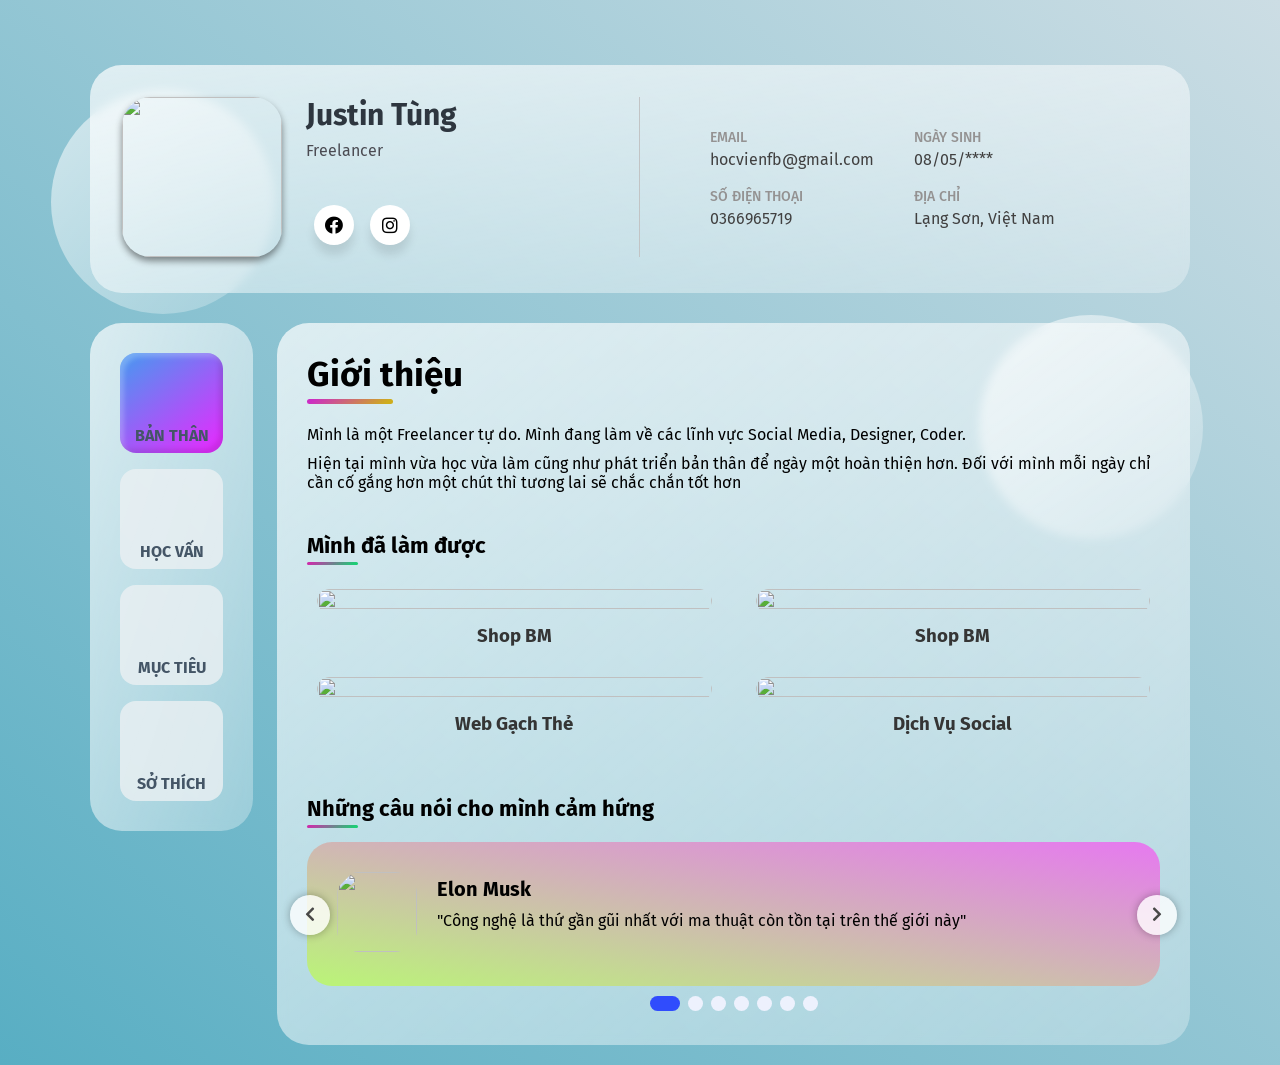
==== index.html @ 778259fd "nltmsoftware" ====
<!DOCTYPE html>
<html lang="en">
<head>
    <meta charset="UTF-8">
    <meta http-equiv="X-UA-Compatible" content="IE=edge">
    <meta name="viewport" content="width=device-width, initial-scale=1.0">
    <link rel="stylesheet" href="https://pro.fontawesome.com/releases/v5.10.0/css/all.css" integrity="sha384-AYmEC3Yw5cVb3ZcuHtOA93w35dYTsvhLPVnYs9eStHfGJvOvKxVfELGroGkvsg+p" crossorigin="anonymous"/>
    <link href="https://fonts.googleapis.com/css2?family=Fira+Sans:wght@100;200;300;400;500;600;700;800;900&display=swap" rel="stylesheet">
    <link rel="stylesheet" href="/assets/css/gird.css">
    <link rel="stylesheet" href="/assets/css/main.css">
    <link rel="stylesheet" href="/assets/css/responsive.css">
    <link rel="icon" href="https://infovn.herokuapp.com/assets/img/Logo.png" type="image/x-icon" sizes="192x192">
    <title>InFo</title>
</head>
<body>
    <div class="main">
        <div class="grid wide wide-low">
            <div class="row">
                <div class="col l-12 m-12">
                    <!-- Giới thiệu -->
                    <div class="intro" style="m">
                        <!-- Phần avata và tên -->
                        <div class="intro-user">
                            <div class="intro-user-left">
                                <img src="https://i.imgur.com/UxBBiNC.jpg" alt="" class="intro-user-avt">
                            </div>
                            <div class="intro-user-right">
                                <h1 class="intro-user-right__name">Justin Tùng</h1>
                                <div class="intro-user-right__job">
                                    Freelancer
                                </div>
                                <ul class="intro-user-right__social">
                                    <li class="intro-user-right__social-icon facebook">
                                        <div class="tooltip">Facebook</div>
                                        <a href="https://www.facebook.com/justintung200x">
                                            <span id="tooltip-icon" class="facebook">
                                                <i class="fab fa-facebook" id="tooltip-icon--icon"></i>
                                            </span>
                                        </a>
                                    </li>
                                    <!--<li class="intro-user-right__social-icon tiktok">-->
                                    <!--    <div class="tooltip">TikTok</div>-->
                                    <!--    <a href="https://vt.tiktok.com/justintung2000x/">-->
                                    <!--        <span id="tooltip-icon" class="tiktok">-->
                                    <!--            <i class="fab fa-tiktok" id="tooltip-icon--icon"></i>-->
                                    <!--        </span>-->
                                    <!--    </a>-->
                                    <!--</li>-->
                                    <li class="intro-user-right__social-icon instagram">
                                        <div class="tooltip">Instagram</div>
                                        <a href="https://www.instagram.com/justintung2000x/">
                                            <span id="tooltip-icon" class="instagram">
                                                <i class="fab fa-instagram" id="tooltip-icon--icon"></i>
                                            </span>
                                        </a>
                                    </li>
                                </ul>

                            </div>
                        </div>

                        <!-- Phần liên hệ .. -->

                        <div class="intro-contact">
                            <ul class="intro-contact-list">
                                <li class="intro-contact-list__item">
                                    <span class="overhead">
                                        Email
                                    </span> hocvienfb@gmail.com
                                </li>
                                <li class="intro-contact-list__item">
                                    <span class="overhead">
                                        Số Điện Thoại
                                    </span> 0366965719
                                </li>
                            </ul>
                            <ul class="intro-contact-list">
                                <li class="intro-contact-list__item">
                                    <span class="overhead">
                                        Ngày Sinh
                                    </span> 08/05/****
                                </li>
                                <li class="intro-contact-list__item">
                                    <span class="overhead">
                                        Địa Chỉ
                                    </span> Lạng Sơn, Việt Nam
                                </li>
                            </ul>
                        </div>
                    </div>
                </div>
            </div>
            <div class="row container">
                <!-- Thanh công cụ -->
                <div class="col l-2 c-12">
                    <div class="options">
                        <ul class="option ">
                            <li class="option-item active">
                                <div class="option-item-icon">
                                    <script src="https://cdn.lordicon.com/libs/mssddfmo/lord-icon-2.1.0.js"></script>
                                    <lord-icon src="https://cdn.lordicon.com/eszyyflr.json" trigger="morph" colors="primary:#263da3,secondary:#4e2099" style="width:65px;height:65px;">
                                    </lord-icon>
                                    Bản Thân
                                </div>
                            </li>
                            <li class="option-item">
                                <div class="option-item-icon">
                                    <script src="https://cdn.lordicon.com/libs/mssddfmo/lord-icon-2.1.0.js"></script>
                                    <lord-icon src="https://cdn.lordicon.com/wxnxiano.json" trigger="morph" colors="primary:#263da3,secondary:#4e2099" style="width:65px;height:65px">
                                    </lord-icon>
                                    Học Vấn
                                </div>
                            </li>
                            <li class="option-item ">
                                <div class="option-item-icon">
                                    <script src="https://cdn.lordicon.com/libs/mssddfmo/lord-icon-2.1.0.js"></script>
                                    <lord-icon src="https://cdn.lordicon.com/iltqorsz.json" trigger="morph" colors="primary:#263da3,secondary:#4e2099" style="width:65px;height:65px;">
                                    </lord-icon>
                                    Mục Tiêu
                                </div>
                            </li>
                            <li class="option-item ">
                                <div class="option-item-icon">
                                    <script src="https://cdn.lordicon.com/libs/mssddfmo/lord-icon-2.1.0.js"></script>
                                    <lord-icon src="https://cdn.lordicon.com/rjzlnunf.json" trigger="morph" colors="primary:#263da3,secondary:#4e2099" style="width:65px;height:65px">
                                    </lord-icon>
                                    Sở Thích
                                </div>
                            </li>

                        </ul>
                    </div>
                </div>
                <!-- Mục mở rộng tương ứng -->
                <div class="col l-10">
                    <div class="extends">
                        <!-- Bản thân -->
                        <ul class="extend active">
                            <li class="extend-item">
                                <div class="extend-item--title-header">
                                    <h1 class="extend-item--title-h1">Giới thiệu</h1>
                                </div>
                                <p class="extend-item-para">
                                    Mình là một Freelancer tự do. Mình đang làm về các lĩnh vực Social Media, Designer, Coder.
                                </p>
                                <p class="extend-item-para">
                                    Hiện tại mình vừa học vừa làm cũng như phát triển bản thân để ngày một hoàn thiện hơn. Đối với mình mỗi ngày chỉ cần cố gắng hơn một chút thì tương lai sẽ chắc chắn tốt hơn
                                </p>
                            </li>
                            <li class="extend-item">
                                <div class="extend-item--title-body">
                                    <h3 class="extend-item--h3">Mình đã làm được</h3>
                                </div>
                                <div class="row">
                                    <div class="col l-6 m-6">
                                        <a href="https://minhquan01.github.io/TheBand/" class="case">
                                            <div id="zoom">
                                                <div class="case-item">
                                                    <img src="https://i.imgur.com/eqt28Wj.png" alt="" class="case-item--img">
                                                </div>
                                                <h3 class="case-item--h3">Shop BM</h3>
                                            </div>
                                        </a>
                                    </div>
                                    <div class="col l-6 m-6">
                                        <a href="https://minhquan01.github.io/shop/" class="case">
                                            <div id="zoom">
                                                <div class="case-item">
                                                    <img src="https://i.imgur.com/fj7WRT3.png" alt="" class="case-item--img">
                                                </div>
                                                <h3 class="case-item--h3">Shop BM</h3>
                                            </div>
                                        </a>
                                    </div>
                                    <div class="col l-6 m-6">
                                        <a href="https://minhquan01.github.io/music/" class="case">
                                            <div id="zoom">
                                                <div class="case-item">
                                                    <img src="https://i.imgur.com/KRRonEZ.png" alt="" class="case-item--img">
                                                </div>
                                                <h3 class="case-item--h3">Web Gạch Thẻ</h3>
                                            </div>
                                        </a>
                                    </div>
                                    <div class="col l-6 m-6">
                                        <a href="https://minhquan01.github.io/form/" class="case">
                                            <div id="zoom">
                                                <div class="case-item">
                                                    <img src="https://i.imgur.com/mEcxbnS.png" alt="" class="case-item--img">
                                                </div>
                                                <h3 class="case-item--h3">Dịch Vụ Social</h3>
                                            </div>
                                        </a>
                                    </div>
                                </div>
                            </li>
                            <li class="extend-item">
                                <div class="extend-item--title-body">
                                    <h3 class="extend-item--h3">Những câu nói cho mình cảm hứng</h3>
                                </div>
                                <div class="slide">
                                    <!-- Từng câu nói -->
                                    <div class="slide-users active fade">
                                        <div class="slide-avatar">
                                            <img src="https://i.imgur.com/HoAKirh.jpg" alt="" class="slide-avatar--img">
                                        </div>
                                        <div class="slide-text fade">
                                            <h4 class="slide-text--title">Elon Musk</h4>
                                            <p class="slide-text--para">
                                                "Công nghệ là thứ gần gũi nhất với ma thuật còn tồn tại trên thế giới này"
                                            </p>
                                        </div>
                                    </div>
                                    <div class="slide-users fade">
                                        <div class="slide-avatar">
                                            <img src="https://i.imgur.com/e57MnyG.jpg" alt="" class="slide-avatar--img">
                                        </div>
                                        <div class="slide-text">
                                            <h4 class="slide-text--title">Satya Nadella</h4>
                                            <p class="slide-text--para">
                                                "Ngành công nghiệp của chúng ta không tôn trọng truyền thống - nó chỉ tôn trọng sự đổi mới"
                                            </p>
                                        </div>
                                    </div>
                                    <div class="slide-users fade">
                                        <div class="slide-avatar">
                                            <img src="https://i.imgur.com/PkusBUd.png" alt="" class="slide-avatar--img">
                                        </div>
                                        <div class="slide-text">
                                            <h4 class="slide-text--title">Reed Hastings</h4>
                                            <p class="slide-text--para">
                                                "Thời đại đồ đá. Thời đại đồ đông. Thời đại đồ sắt. Chúng ta xác định toàn bộ sử thi của nhân loại bằng công nghệ mà họ sử dụng"
                                            </p>
                                        </div>
                                    </div>
                                    <div class="slide-users fade">
                                        <div class="slide-avatar">
                                            <img src="https://i.imgur.com/wfA8oAx.jpg" alt="" class="slide-avatar--img">
                                        </div>
                                        <div class="slide-text">
                                            <h4 class="slide-text--title">Mark Zuckerberg</h4>
                                            <p class="slide-text--para">
                                                "Rủi ro lớn nhất là khi bạn không chấp nhận bất kỳ rủi ro nào. Trong một thế giới thay đổi thực sự nhanh chóng, chiến lược duy nhất được đảm bảo thất bại là không chấp nhận rủi ro."
                                            </p>
                                        </div>
                                    </div>
                                    <div class="slide-users fade">
                                        <div class="slide-avatar">
                                            <img src="https://i.imgur.com/UNAiI9D.jpg" alt="" class="slide-avatar--img">
                                        </div>
                                        <div class="slide-text">
                                            <h4 class="slide-text--title">Tim Cook</h4>
                                            <p class="slide-text--para">
                                                "Công việc mang ý nghĩa mới khi bạn cảm thấy đang đi đúng hướng. Nếu không, nó chỉ là một công việc và cuộc sống dường như quá ngắn ngủi cho điều đó."
                                            </p>
                                        </div>
                                    </div>
                                    <div class="slide-users fade">
                                        <div class="slide-avatar">
                                            <img src="https://i.imgur.com/nwBtrVB.jpg" alt="" class="slide-avatar--img">
                                        </div>
                                        <div class="slide-text">
                                            <h4 class="slide-text--title">Michael Dell</h4>
                                            <p class="slide-text--para">
                                                "Bạn không cần phải là một thiên tài, hay một người có tầm nhìn, hay thậm chí tốt nghiệp đại học để thành công. Bạn chỉ cần có nền tảng và ước mơ."
                                            </p>
                                        </div>
                                    </div>
                                    <div class="slide-users fade">
                                        <div class="slide-avatar">
                                            <img src="https://i.imgur.com/Egs0nD1.jpg" alt="" class="slide-avatar--img">
                                        </div>
                                        <div class="slide-text">
                                            <h4 class="slide-text--title">Elon Musk</h4>
                                            <p class="slide-text--para">
                                                "Giá trị của sự cần mẫn nằm ở chỗ nó tích tụ mầm mống cho những điều may mắn. Càng chăm chỉ bao nhiêu, tôi càng được may mắn bấy nhiêu."
                                            </p>
                                        </div>
                                    </div>
                                    <a class="prev"><i class="fas fa-chevron-left"></i></a>
                                    <a class="next"><i class="fas fa-chevron-right"></i></a>
                                </div>
                                <!-- Nút slide -->
                                <div class="tab">
                                    <span class="tab-item active fade "></span>
                                    <span class="tab-item fade "></span>
                                    <span class="tab-item fade"></span>
                                    <span class="tab-item fade"></span>
                                    <span class="tab-item fade"></span>
                                    <span class="tab-item fade"></span>
                                    <span class="tab-item fade"></span>
                                </div>
                            </li>
                        </ul>
                        <!-- Học vấn -->
                        <ul class="extend">
                            <div class="extend-item--title-header">
                                <h1 class="extend-item--title-h1">Học vấn</h1>
                            </div>
                            <li class="extend-item">
                                <div class="extend-item-text-title">
                                    <h2 class="extend-item-text-title--h2">
                                    <img src="https://i.imgur.com/c4iSN1i.png" alt="" class="extend-item-text-title--img">
                                    Giáo dục 
                                </h2>
                                    <div class="extend-item--bodys">
                                        <div class="extend-item--body active-line">
                                            <h4 class="extend-item-text-title--h4">
                                            Tốt Nghiệm THPT
                                        </h4>
                                            <p class="extend-item-para-title">
                                                2017 - 2019
                                            </p>
                                            <p class="extend-item-para-text">
                                                Mình học C3 khá là vô vị, ngoài giờ trên lớp thì mình về ngoài đánh điện tử ra thì cũng không có  gì đặc sắc, à lúc đó mình đã biết kiếm tiền với hình thức Affiliate Marketing trên nên tảng Accesstrade.
                                            </p>
                                        </div>
                                        <div class="extend-item--body">
                                            <h4 class="extend-item-text-title--h4">
                                            Trường Đời
                                        </h4>
                                            <p class="extend-item-para-title">
                                                01/07/2019 - nay
                                            </p>
                                            <p class="extend-item-para-text">
                                                Ban đầu mình đi làm một thời gian, Sau đó nhận ra là đi làm thuê cực kỳ vất vả và gò bó thời gian mà lại khó thể giàu được nên mình đã quyết định phải học một cái gì đó. Và mình đã chọn design và bắt đầu vào học photoshop đầu tiên mình k theo học trường lớp mà chỉ mua các khóa học cũng khá chất lượng được các anh đi trước giới thiệu. Rồi học thêm Pr một thời gian và mình nhận thấy rằng mình không có đam mê với ngành này nên mình quyết định tìm một thứ khác để học và lúc đó mình tìm tới ngành lập trình này. Sau khi xem các video trên youtube càng ngày mình càng thấy hứng thú với món này, mình có tham gia rất nhiều các khóa học chất lượng. Và cho tới bây giờ mình vân đang kiếm tiền với nó.
                                            </p>
                                        </div>
                                    </div>
                                </div>
                            </li>
                            <li class="extend-item">
                                <div class="extend-item-text-title">
                                    <h2 class="extend-item-text-title--h2">
                                    <img src="https://i.imgur.com/UQIivmL.png" alt="" class="extend-item-text-title--img">
                                    Kinh nghiệm
                                </h2>
                                    <div class="extend-item--bodys">
                                        <div class="extend-item--body active-line">
                                            <h4 class="extend-item-text-title--h4">
                                            Social Media
                                        </h4>
                                            <p class="extend-item-para-title">
                                                2019 - 2020
                                            </p>
                                            <p class="extend-item-para-text">
                                                Lúc mình có đi làm thuê mình có kết hợp làm thêm mảng dịch vụ FB cụ thể là ADS FB và Dịch vụ like, follow...
                                            </p>
                                        </div>
                                        <div class="extend-item--body active-line">
                                            <h4 class="extend-item-text-title--h4">
                                            Lúc đó cũng kiếm được một khoản kha khá từ nghề này, Nhưng không thể đạt mức thu nhập mình mong muốn
                                        </h4>
                                            <p class="extend-item-para-title">
                                                2020 - nay
                                            </p>
                                            <p class="extend-item-para-text">
                                                Từ lúc mình học lập trình khi đã có 1 lượng kiến thức nhất định mình đã bắt đầu nhận các job nhỏ chủ yếu code và edit website bán hàng, Cũng được 200-300k/ngày
                                            </p>
                                        </div>
                                        <div class="extend-item--body">
                                            <h4 class="extend-item-text-title--h4">
                                            Mình vẫn tiếp tục học Code và nhận càng nhiều job về thêm và ngoài ra vẫn kết hợp làm Social media vì nó vẫn cho mình 1 khoản thu nhập kha khá
                                        </h4>
                                            <p class="extend-item-para-title">
                                               Ngoài ra mình có đầu tư bên thị trường crypto chủ yếu là để tích lũy kinh nghiệm thêm vì số tiền đầu tư cũng không quá lớn
                                            </p>
                                            <p class="extend-item-para-text">
                                                Cuối cùng thì mình tỉnh giấc và nhận ra rằng tất cả các điều ở trên chỉ là nằm mơ =))
                                            </p>
                                        </div>
                                    </div>
                                </div>
                            </li>
                            <li class="extend-item ">
                                <div class="extend-item-text-title">
                                    <h2 class="extend-item-text-title--h2">
                                    Kỹ năng của tôi
                                </h2>
                                    <div class="skills-section">
                                        <div class="container-skills">
                                            <div class="container-skills-progress">
                                                <div class="container-skills-progress-bar" data-progress="65">
                                                    <p>Photoshop</p>
                                                    <span>35%</span>
                                                </div>
                                            </div>
                                            <div class="container-skills-progress">
                                                <div class="container-skills-progress-bar" data-progress="65">
                                                    <p>Đầu tư</p>
                                                    <span>5%</span>
                                                </div>
                                            </div>
                                            <div class="container-skills-progress">
                                                <div class="container-skills-progress-bar" data-progress="65">
                                                    <p>HTML</p>
                                                    <span>65%</span>
                                                </div>
                                            </div>
                                            <div class="container-skills-progress">
                                                <div class="container-skills-progress-bar" data-progress="20">
                                                    <p>Javascript</p>
                                                    <span>20%</span>
                                                </div>
                                            </div>
                                            <div class="container-skills-progress">
                                                <div class="container-skills-progress-bar" data-progress="24">
                                                    <p>Java</p>
                                                    <span>24%</span>
                                                </div>
                                            </div>
                                            <div class="container-skills-progress">
                                                <div class="container-skills-progress-bar" data-progress="62">
                                                    <p>CSS</p>
                                                    <span>62%</span>
                                                </div>
                                            </div>
                                            <div class="container-skills-progress">
                                                <div class="container-skills-progress-bar" data-progress="62">
                                                    <p>Php</p>
                                                    <span>60%</span>
                                                </div>
                                            </div>
                                        </div>
                                    </div>
                                </div>
                            </li>
                        </ul>
                        <!-- Mục tiêu -->
                        <ul class="extend">
                            <div class="extend-item--title-header">
                                <h1 class="extend-item--title-h1">Mục tiêu</h1>
                            </div>
                            <!-- Ngắn hạn -->
                            <li class="extend-item">
                                <div class="extend-item-text-title">
                                    <div class="extend-item--title-body">
                                        <h3 class="extend-item--h3">Ngắn hạn</h3>
                                    </div>

                                    <div class="extend-item--bodys">
                                        <div class="extend-item--body active-line">
                                            <h4 class="extend-item-text-title--h4">
                                            Học và rèn luyện HTML
                                        </h4>
                                            <p class="extend-item-para-title">
                                                2/9/2021
                                            </p>
                                            <p class="extend-item-para-text">
                                                Là một ngôn ngữ đánh dấu siêu văn bản nên HTML sẽ có vai trò xây dựng cấu trúc siêu văn bản trên một website, hoặc khai báo các tập tin kỹ thuật số như hình ảnh, video, nhạc. Học lập trình web với HTML sẽ định hướng cho mình muốn theo đuổi lập trình web.
                                            </p>
                                        </div>
                                        <div class="extend-item--body active-line">
                                            <h4 class="extend-item-text-title--h4">
                                            Học và rèn luyện CSS
                                        </h4>
                                            <p class="extend-item-para-title">
                                                2/9/2021
                                            </p>
                                            <p class="extend-item-para-text">
                                                CSS tạo phong cách và định kiểu cho các yếu tố được viết dưới dạng ngôn ngữ đánh dấu HTML. Nó giúp người dùng tiết kiệm thời gian và công sức viết web nhờ khả năng điều khiển định dạng của nhiều trang web cùng lúc.
                                            </p>
                                        </div>
                                        <div class="extend-item--body active-line">
                                            <h4 class="extend-item-text-title--h4">
                                            Viết được một giao diện Web
                                        </h4>
                                            <p class="extend-item-para-title">
                                                Sau khi đã nắm được HTML và CSS
                                            </p>
                                            <p class="extend-item-para-text">
                                                Kết hợp giữa HTML và CSS đã học được mình thực hành và viết lại một số trang web như: TheBand của w3school, Shopee,... Từ đó rút ra các thiếu sót và bổ sung.
                                            </p>
                                        </div>
                                        <div class="extend-item--body active-line">
                                            <h4 class="extend-item-text-title--h4">
                                            Học và rèn luyện Javascript
                                        </h4>
                                            <p class="extend-item-para-title">
                                                Khi đã học được HTML và CSS
                                            </p>
                                            <p class="extend-item-para-text">
                                                JavaScript là ngôn ngữ lập trình phổ biến nhất, Javascript có lương viện đảm bảo và có cơ hội việc làm nhiều hơn nên mình chọn Javascript để học .
                                            </p>
                                        </div>
                                        <div class="extend-item--body active-line">
                                            <h4 class="extend-item-text-title--h4">
                                            Viết một Web dùng HTML, CSS và Javascript
                                        </h4>
                                            <p class="extend-item-para-title">
                                                26/10/2021
                                            </p>
                                            <p class="extend-item-para-text">
                                                Kết hợp giữa HTML, CSS và Javascrpit đã học được mình thực hành và viết ra trang web này. Từ đó rút ra các thiếu sót và bổ sung.
                                            </p>
                                        </div>
                                        <div class="extend-item--body ">
                                            <h4 class="extend-item-text-title--h4">
                                            Học và rèn luyện React Js
                                        </h4>
                                            <p class="extend-item-para-title">
                                                Sau này
                                            </p>
                                            <p class="extend-item-para-text">
                                                ReactJS giúp các doanh nghiệp tạo ra ứng dụng với cấu trúc UI tốt hơn nhằm nâng cao và tối ưu hóa UX. Với công nghệ này, họ có thể dễ dàng tăng tương tác của người dùng, đồng thời tỉ lệ click và chuyển đổi conversion cũng sẽ cao hơn.
                                            </p>
                                        </div>

                                    </div>
                                </div>
                            </li>
                            <!-- Dài hạn -->
                            <li class="extend-item">
                                <div class="extend-item-text-title">
                                    <div class="extend-item--title-body">
                                        <h3 class="extend-item--h3">Khi ổn định kiến thức</h3>
                                    </div>

                                    <div class="extend-item--bodys">
                                        <div class="extend-item--body active-line">
                                            <h4 class="extend-item-text-title--h4">
                                            Đi xin thực tập
                                        </h4>
                                            <p class="extend-item-para-title">
                                                .../9/2022
                                            </p>
                                            <p class="extend-item-para-text">
                                                Thực tập là một cơ hội để mình học hỏi, áp dụng những lý thuyết được học vào thực tế và làm quen với môi trường làm việc quy củ và có được thành công cao hơn khi đi làm thực sự.
                                        </div>
                                        <div class="extend-item--body">
                                            <h4 class="extend-item-text-title--h4">
                                            Thực tập xong
                                        </h4>
                                            <p class="extend-item-para-title">
                                                .../.../2023
                                            </p>
                                            <p class="extend-item-para-text">
                                                Tập trung bổ sung các vấn đề còn thiếu sót mình nhận ra được sau khi thực tập, nếu ổn định sẽ xin ở lại thử việc.
                                            </p>
                                        </div>
                                    </div>
                                </div>
                            </li>
                        </ul>
                        <!-- Sở thích -->
                        <ul class="extend">
                            <div class="extend-item--title-header">
                                <h1 class="extend-item--title-h1">Sở thích</h1>
                            </div>
                            <li class="extend-item">
                                <div class="extend-item-text-title">
                                    <div class="extend-item-text-title--contain">
                                        <h2 class="extend-item-text-title--h2">
                                        <img src="https://i.imgur.com/wbX18P0.png" alt="">
                                        Chơi game
                                    </h2>
                                        <div class="ententain" onclick="javascript:window.location.href='https://lienminh.garena.vn/' ">
                                            <div class="ententain-avatar">
                                                <a href="https://lienminh.garena.vn/">
                                                    <img src="https://i.imgur.com/uGxIf0o.jpg" alt="" class="ententain-avatar--avt">
                                                </a>
                                            </div>
                                            <div class="ententain-text">
                                                <a href="https://lienminh.garena.vn/">
                                                    <h3 class="ententain-text--h3">
                                                    Liên Minh Huyền Thoại
                                                </h3>
                                                </a>
                                                <span class="ententain-text-span">Giải trí sau giờ làm việc mệt mỏi :v</span>
                                            </div>
                                        </div>
                                    </div>

                                    <div class="extend-item-text-title--contain">
                                        <h2 class="extend-item-text-title--h2">
                                        <img src="https://i.imgur.com/W0AheoV.jpg" alt="">
                                        Xem phim
                                    </h2>

                                        <div class="ententain" onclick="javascript:window.location.href='https://www.netflix.com/vn/title/81153694' ">
                                            <div class="ententain-avatar">
                                                <a href="https://www.netflix.com/vn/title/81153694">
                                                    <img src="https://i.imgur.com/3QDqcqK.jpg" alt="" class="ententain-avatar--avt">
                                                </a>
                                            </div>
                                            <div class="ententain-text">
                                                <a href="https://www.netflix.com/vn/title/81153694">
                                                    <h3 class="ententain-text--h3">
                                                    Wish Dragon
                                                </h3>
                                                </a>
                                                <span class="ententain-text-span">Phim này rất là cảm động ...</span>
                                            </div>
                                        </div>
                                        <div class="ententain" onclick="javascript:window.location.href='https://www.netflix.com/vn/title/81040344' ">
                                            <div class="ententain-avatar">
                                                <a href="https://www.netflix.com/vn/title/81040344">
                                                    <img src="https://i.imgur.com/7Hx6AxW.jpg" alt="" class="ententain-avatar--avt">
                                                </a>
                                            </div>
                                            <div class="ententain-text">
                                                <a href="https://www.netflix.com/vn/title/81040344">
                                                    <h3 class="ententain-text--h3">
                                                    Squid Game
                                                </h3>
                                                </a>
                                                <span class="ententain-text-span">Squid Game là một bộ phim truyền hình Hàn Quốc do Hwang Dong-hyuk viết kịch bản và đạo diễn. Phim có sự tham gia của dàn diễn viên: Lee Jung-jae, Park Hae-soo, Wi Ha-joon, Jung Ho-yeon, O Yeong-su, Heo Sung-tae, Anupam Tripathi và Kim Joo-ryoung. </span>
                                            </div>
                                        </div>
                                        <div class="ententain" onclick="javascript:window.location.href='https://tvzingvn.com/mo-dom-dom-6948.html' ">
                                            <div class="ententain-avatar">
                                                <a href="https://tvzingvn.com/mo-dom-dom-6948.html">
                                                    <img src="https://i.imgur.com/2ytpGdl.jpg" alt="" class="ententain-avatar--avt">
                                                </a>
                                            </div>
                                            <div class="ententain-text">
                                                <a href="https://tvzingvn.com/mo-dom-dom-6948.html">
                                                    <h3 class="ententain-text--h3">
                                                    Mộ đom đóm
                                                </h3>
                                                </a>
                                                <span class="ententain-text-span">Mộ đom đóm là một bộ phim hoạt hình Nhật Bản của hãng phim hoạt hình Ghibli sản xuất năm 1988 do đạo diễn Takahata Isao viết kịch bản và đạo diễn. Bộ phim được dựa theo cuốn tiểu thuyết cùng tên của Nosaka Akiyuki vốn được tác giả viết dưới dạng bán tự truyện như là một lời xin lỗi với người em gái của chính tác giả.</span>
                                            </div>
                                        </div>
                                        <div class="ententain" onclick="javascript:window.location.href='https://www.ssphim.net/phim/avatar-the-than-2009' ">
                                            <div class="ententain-avatar">
                                                <a href="https://www.ssphim.net/phim/avatar-the-than-2009">
                                                    <img src="https://i.imgur.com/3piPRvz.jpg" alt="" class="ententain-avatar--avt">
                                                </a>
                                            </div>
                                            <div class="ententain-text">
                                                <a href="https://www.ssphim.net/phim/avatar-the-than-2009">
                                                    <h3 class="ententain-text--h3">
                                                    Avatar
                                                </h3>
                                                </a>
                                                <span class="ententain-text-span">Avatar là một bộ phim khoa học viễn tưởng của Mỹ năm 2009 do James Cameron viết kịch bản và đạo diễn, với sự tham gia của các diễn viên Sam Worthington, Zoe Saldana, Stephen Lang, Michelle Rodriguez, Joel David Moore, Giovanni Ribisi và Sigourney Weaver.</span>
                                            </div>
                                        </div>
                                    </div>
                                </div>
                            </li>
                        </ul>
                    </div>
                </div>
            </div>
        </div>
    </div>
    <div class="circle1"></div>
    <div class="circle2 hide-on-tablet hide-on-mobile"></div>
    <div class="circle3 hide-on-low-pc"></div>
    <script src="https://infovn.herokuapp.com/app.js"></script>
    <script src="https://infovn.herokuapp.com/music.js"></script>
</body>
</html>
---- assets/css/gird.css ----
.grid {
    width: 100%;
    display: block;
    padding: 0;
}

.grid.wide {
    max-width: 1100px;
    margin: 0 auto;
}

.row {
    display: flex;
    flex-wrap: wrap;
    margin-left: -4px;
    margin-right: -4px;
}

.row.no-gutters {
    margin-left: 0;
    margin-right: 0;
}

.col {
    padding-left: 4px;
    padding-right: 4px;
}

.row.no-gutters .col {
    padding-left: 0;
    padding-right: 0;
}

.c-0 {
    display: none;
}

.c-1 {
    flex: 0 0 8.33333%;
    max-width: 8.33333%;
}

.c-2 {
    flex: 0 0 16.66667%;
    max-width: 16.66667%;
}

.c-3 {
    flex: 0 0 25%;
    max-width: 25%;
}

.c-4 {
    flex: 0 0 33.33333%;
    max-width: 33.33333%;
}

.c-5 {
    flex: 0 0 41.66667%;
    max-width: 41.66667%;
}

.c-6 {
    flex: 0 0 50%;
    max-width: 50%;
}

.c-7 {
    flex: 0 0 58.33333%;
    max-width: 58.33333%;
}

.c-8 {
    flex: 0 0 66.66667%;
    max-width: 66.66667%;
}

.c-9 {
    flex: 0 0 75%;
    max-width: 75%;
}

.c-10 {
    flex: 0 0 83.33333%;
    max-width: 83.33333%;
}

.c-11 {
    flex: 0 0 91.66667%;
    max-width: 91.66667%;
}

.c-12 {
    flex: 0 0 100%;
    max-width: 100%;
}

.c-o-1 {
    margin-left: 8.33333%;
}

.c-o-2 {
    margin-left: 16.66667%;
}

.c-o-3 {
    margin-left: 25%;
}

.c-o-4 {
    margin-left: 33.33333%;
}

.c-o-5 {
    margin-left: 41.66667%;
}

.c-o-6 {
    margin-left: 50%;
}

.c-o-7 {
    margin-left: 58.33333%;
}

.c-o-8 {
    margin-left: 66.66667%;
}

.c-o-9 {
    margin-left: 75%;
}

.c-o-10 {
    margin-left: 83.33333%;
}

.c-o-11 {
    margin-left: 91.66667%;
}

/* >= Tablet */
@media (min-width: 740px) {
    .row {
        margin-left: -8px;
        margin-right: -8px;
    }

    .col {
        padding-left: 8px;
        padding-right: 8px;
    }

    .m-0 {
        display: none;
    }

    .m-1,
    .m-2,
    .m-3,
    .m-4,
    .m-5,
    .m-6,
    .m-7,
    .m-8,
    .m-9,
    .m-10,
    .m-11,
    .m-12 {
        display: block;
    }

    .m-1 {
        flex: 0 0 8.33333%;
        max-width: 8.33333%;
    }

    .m-2 {
        flex: 0 0 16.66667%;
        max-width: 16.66667%;
    }

    .m-3 {
        flex: 0 0 25%;
        max-width: 25%;
    }

    .m-4 {
        flex: 0 0 33.33333%;
        max-width: 33.33333%;
    }

    .m-5 {
        flex: 0 0 41.66667%;
        max-width: 41.66667%;
    }

    .m-6 {
        flex: 0 0 50%;
        max-width: 50%;
    }

    .m-7 {
        flex: 0 0 58.33333%;
        max-width: 58.33333%;
    }

    .m-8 {
        flex: 0 0 66.66667%;
        max-width: 66.66667%;
    }

    .m-9 {
        flex: 0 0 75%;
        max-width: 75%;
    }

    .m-10 {
        flex: 0 0 83.33333%;
        max-width: 83.33333%;
    }

    .m-11 {
        flex: 0 0 91.66667%;
        max-width: 91.66667%;
    }

    .m-12 {
        flex: 0 0 100%;
        max-width: 100%;
    }

    .m-o-1 {
        margin-left: 8.33333%;
    }

    .m-o-2 {
        margin-left: 16.66667%;
    }

    .m-o-3 {
        margin-left: 25%;
    }

    .m-o-4 {
        margin-left: 33.33333%;
    }

    .m-o-5 {
        margin-left: 41.66667%;
    }

    .m-o-6 {
        margin-left: 50%;
    }

    .m-o-7 {
        margin-left: 58.33333%;
    }

    .m-o-8 {
        margin-left: 66.66667%;
    }

    .m-o-9 {
        margin-left: 75%;
    }

    .m-o-10 {
        margin-left: 83.33333%;
    }

    .m-o-11 {
        margin-left: 91.66667%;
    }
}

/* PC medium resolution > */
@media (min-width: 1113px) {
    .row {
        margin-left: -12px;
        margin-right: -12px;
    }

    .row.sm-gutter {
        margin-left: -5px;
        margin-right: -5px;
    }

    .col {
        padding-left: 12px;
        padding-right: 12px;
    }

    .row.sm-gutter .col {
        padding-left: 5px;
        padding-right: 5px;
    }

    .l-0 {
        display: none;
    }

    .l-1,
    .l-2,
    .l-2-4,
    .l-3,
    .l-4,
    .l-5,
    .l-6,
    .l-7,
    .l-8,
    .l-9,
    .l-10,
    .l-11,
    .l-12 {
        display: block;
    }

    .l-1 {
        flex: 0 0 8.33333%;
        max-width: 8.33333%;
    }

    .l-2 {
        flex: 0 0 16.66667%;
        max-width: 16.66667%;
    }

    .l-2-4 {
        flex: 0 0 20%;
        max-width: 20%;
    }

    .l-3 {
        flex: 0 0 25%;
        max-width: 25%;
    }

    .l-4 {
        flex: 0 0 33.33333%;
        max-width: 33.33333%;
    }

    .l-5 {
        flex: 0 0 41.66667%;
        max-width: 41.66667%;
    }

    .l-6 {
        flex: 0 0 50%;
        max-width: 50%;
    }

    .l-7 {
        flex: 0 0 58.33333%;
        max-width: 58.33333%;
    }

    .l-8 {
        flex: 0 0 66.66667%;
        max-width: 66.66667%;
    }

    .l-9 {
        flex: 0 0 75%;
        max-width: 75%;
    }

    .l-10 {
        flex: 0 0 83.33333%;
        max-width: 83.33333%;
    }

    .l-11 {
        flex: 0 0 91.66667%;
        max-width: 91.66667%;
    }

    .l-12 {
        flex: 0 0 100%;
        max-width: 100%;
    }

    .l-o-1 {
        margin-left: 8.33333%;
    }

    .l-o-2 {
        margin-left: 16.66667%;
    }

    .l-o-3 {
        margin-left: 25%;
    }

    .l-o-4 {
        margin-left: 33.33333%;
    }

    .l-o-5 {
        margin-left: 41.66667%;
    }

    .l-o-6 {
        margin-left: 50%;
    }

    .l-o-7 {
        margin-left: 58.33333%;
    }

    .l-o-8 {
        margin-left: 66.66667%;
    }

    .l-o-9 {
        margin-left: 75%;
    }

    .l-o-10 {
        margin-left: 83.33333%;
    }

    .l-o-11 {
        margin-left: 91.66667%;
    }
}

/* Tablet - PC low resolution */
@media (min-width: 740px) and (max-width: 1023px) {
    .wide {
        width: 644px;
    }
}

/* > PC low resolution */
@media (min-width: 1024px) and (max-width: 1239px) {
    .wide {
        width: 960px;
    }

    .wide .row {
        margin-left: -12px;
        margin-right: -12px;
    }

    .wide .row.sm-gutter {
        margin-left: -5px;
        margin-right: -5px;
    }

    .wide .col {
        padding-left: 12px;
        padding-right: 12px;
    }

    .wide .row.sm-gutter .col {
        padding-left: 5px;
        padding-right: 5px;
    }

    .wide .l-0 {
        display: none;
    }

    .wide .l-1,
    .wide .l-2,
    .wide .l-2-4,
    .wide .l-3,
    .wide .l-4,
    .wide .l-5,
    .wide .l-6,
    .wide .l-7,
    .wide .l-8,
    .wide .l-9,
    .wide .l-10,
    .wide .l-11,
    .wide .l-12 {
        display: block;
    }

    .wide .l-1 {
        flex: 0 0 8.33333%;
        max-width: 8.33333%;
    }

    .wide .l-2 {
        flex: 0 0 16.66667%;
        max-width: 16.66667%;
    }

    .wide .l-2-4 {
        flex: 0 0 20%;
        max-width: 20%;
    }

    .wide .l-3 {
        flex: 0 0 25%;
        max-width: 25%;
    }

    .wide .l-4 {
        flex: 0 0 33.33333%;
        max-width: 33.33333%;
    }

    .wide .l-5 {
        flex: 0 0 41.66667%;
        max-width: 41.66667%;
    }

    .wide .l-6 {
        flex: 0 0 50%;
        max-width: 50%;
    }

    .wide .l-7 {
        flex: 0 0 58.33333%;
        max-width: 58.33333%;
    }

    .wide .l-8 {
        flex: 0 0 66.66667%;
        max-width: 66.66667%;
    }

    .wide .l-9 {
        flex: 0 0 75%;
        max-width: 75%;
    }

    .wide .l-10 {
        flex: 0 0 83.33333%;
        max-width: 83.33333%;
    }

    .wide .l-11 {
        flex: 0 0 91.66667%;
        max-width: 91.66667%;
    }

    .wide .l-12 {
        flex: 0 0 100%;
        max-width: 100%;
    }

    .wide .l-o-1 {
        margin-left: 8.33333%;
    }

    .wide .l-o-2 {
        margin-left: 16.66667%;
    }

    .wide .l-o-3 {
        margin-left: 25%;
    }

    .wide .l-o-4 {
        margin-left: 33.33333%;
    }

    .wide .l-o-5 {
        margin-left: 41.66667%;
    }

    .wide .l-o-6 {
        margin-left: 50%;
    }

    .wide .l-o-7 {
        margin-left: 58.33333%;
    }

    .wide .l-o-8 {
        margin-left: 66.66667%;
    }

    .wide .l-o-9 {
        margin-left: 75%;
    }

    .wide .l-o-10 {
        margin-left: 83.33333%;
    }

    .wide .l-o-11 {
        margin-left: 91.66667%;
    }
}
---- assets/css/main.css ----
* {
    margin: 0;
    padding: 0;
    box-sizing: border-box;
}

html{
    font-family: 'Fira Sans', sans-serif;
}

.main{
    background: linear-gradient(to right top, #58aec3, #ccdde4);
}

.intro{
    display: flex;
    align-items: center;
    background: linear-gradient(to right bottom,
     rgba(255, 255, 255, 0.7),
     rgba(255, 255, 255, 0.3));
    border-radius: 2rem;
    z-index: 2;
    position: relative;
    backdrop-filter: blur(0.3rem);
    margin-top: 5%;
    padding:2rem;
}

/* Pháº§n avt tĂªn */

.intro-user{
    display: flex;
    align-items: start;
    flex: 0 0 50%;
    padding-right: 1.875rem;
}

.intro-user::after{
    content: '';
    background-color: #c2c4c5;
    position: absolute;
    top: 14%;
    right: 50%;
    bottom: 0;
    height: 70%;
    width: 1px;
}

.intro-user-avt{
    height: 160px;
    width: 160px;
    border-radius:1.8rem;
    box-shadow: 0px 4px 7px rgb(0 0 0 / 45%);
}


.intro-user-right{
    display: flex;
    flex-direction: column;
    align-self: start;
    margin-left: 24px;
}


.intro-user-right__name{
    color:rgb(46, 54, 63);
    font-size: 30px;
    margin-right: 26px;
}

.intro-user-right__job{
    display: flex;
    margin-top: 8px;
    color: rgb(75, 75, 82);
}

.intro-user-right__social{
    display: inline-flex;
    font-size: 1rem;
    list-style: none;
    margin-top: 45px;
    margin-bottom: 0;
    padding: 0;
}

.intro-user-right__social-icon{
    margin: 0 8px;
    display: flex;
    align-items:center;
    justify-content: center;
    flex-direction: column;
    position: relative;
    cursor: pointer;
    z-index: 2;
    border-radius: 50%;
}

.intro-user-right__social-icon a{
    border-radius: 50%;
}

.tooltip{
    background: #fff;
    box-shadow: 0 10px 10px rgba(0,0,0, 0.1);
    font-size: 16px;
    border-radius:25px;
    padding:5px 5px;
    position:absolute;
    top: 0px;
    opacity: 0;
    pointer-events: none;
    transition: all 0.4s cubic-bezier(0.68,-0.55,0.265,1.55);
}

.intro-user-right__social-icon:hover .tooltip{
    opacity: 1;
    top:-40px;
    pointer-events: auto;
}

#tooltip-icon:hover,
.intro-user-right__social-icon:hover .tooltip{
    text-shadow: 0px -1px 0px -1px rgba(0,0,0,0, 0.4);
}

#tooltip-icon.facebook:hover,
.intro-user-right__social-icon.facebook:hover .tooltip,
.intro-user-right__social-icon.facebook:hover .tooltip::before{
    background-color:#3B5999;
}

#tooltip-icon.tiktok:hover,
.intro-user-right__social-icon.tiktok:hover .tooltip,
.intro-user-right__social-icon.tiktok:hover .tooltip::before{
    background-color:rgb(32, 1, 32);
}

#tooltip-icon.instagram:hover,
.intro-user-right__social-icon.instagram:hover .tooltip,
.intro-user-right__social-icon.instagram:hover .tooltip::before{
    background-color:#e1306c;
}

#tooltip-icon.github:hover,
.intro-user-right__social-icon.github:hover .tooltip,
.intro-user-right__social-icon.github:hover .tooltip::before{
    background-color:#333;
}


.tooltip::before{
    position: absolute;
    content: "";
    height: 8px;
    width: 8px; 
    background-color:#fff;
    bottom: -3px;
    left: 50%;
    transform: translateX(-50%) rotate(45deg);
    transition: all 0.4s cubic-bezier(0.68,-0.55,0.265,1.55);
}

#tooltip-icon{
    position: relative;
    height: 40px;
    width: 40px;
    display: block;
    text-align: center;
    background: #fff;
    box-shadow: 0 10px 10px rgba(0,0,0, 0.1);
    border-radius:50%;
    z-index:2;
}

.intro-user-right__social i{
    color: #000;
    line-height: 40px;
    font-size: 18px;
}


.intro-user-right__social-icon:hover .tooltip,
.intro-user-right__social-icon:hover #tooltip-icon--icon{
    color:#fff;
}

/* Pháº§n liĂªn há»‡ */

.intro-contact{
    display: flex;
    align-items: start;
    flex: 0 0 50%;
    padding-left: 1.875rem;
}

.intro-contact-list{
    list-style: none;
    margin-top: 18px;
}


.intro-contact-list__item{
    text-align:start ;
    padding-left: 40px;
    margin-bottom: 1.2rem;
    word-break: break-all;
    color:rgb(65, 64, 64);
}

.overhead{
    align-items: flex-start;
    font-size: 14px;
    font-weight: 500;
    display: block;
    text-transform: uppercase;
    margin-bottom: 4px;
    color:rgb(148, 146, 146);
}



.options,
.extends{
    background: linear-gradient(to right bottom,
     rgba(255, 255, 255, 0.7),
     rgba(255, 255, 255, 0.3));
    border-radius: 2rem;
    z-index: 2;
    position: relative;
    backdrop-filter: blur(0.3rem);
}

.options{
}

.extends{
    padding:30px;
}


.col {
    text-align: center;
    margin-top: 10px;
    margin-bottom: 20px;
  }

.option{
    list-style: none;
    display:flex;
    flex-direction: column;
    padding:30px;
}

.option-item{
    display: flex;
    flex-direction:column;
    position: relative;
    height: 6.25rem;
    margin-bottom: 1rem;
    align-items: center;
    justify-content: center;
    text-transform: uppercase;
    width: 100%;
    background-color:rgba(235, 240, 243, 0.8);
    border-radius:1rem;
}

.option-item--span{
    top: 0;
    z-index: 1;
}

.option-item:hover{
    cursor: pointer;
    background-image: linear-gradient(
    142.17deg,rgba(79, 147, 241, 0.3) 6.66%,rgba(222, 48, 253, 0.3) 91.48%);
}

.option-item:last-child{
    margin-bottom: 0;
}

.option-item.active{
    background-image: linear-gradient(
142.17deg,#4f93f1 6.66%,#de30fd 91.48%);
    box-shadow: inset -0.25rem -0.25rem 0.3125rem rgb(0 0 0 / 10%), inset 0.25rem 0.25rem 0.3125rem rgb(255 255 255 / 23%);
}
.active a{
    color: rgba(255, 255, 255, 0.8);
}


.option-item-icon{
    display: flex;
    flex-direction: column;
    align-items:center;
    justify-content: center;
    text-decoration: none;
    font-weight: 700;
    color: #456;
}

.extend{
    list-style: none;
    display:none;
}

.extend.active{
    display: block;
}

.case{
    text-decoration: none;
    color: #000;
}

#zoom{
    overflow: hidden;
}

.case-item{
    overflow: hidden;
    margin: 0 10px 12px 10px;
    border-radius: 1.2rem;
}


.case-item--img{
    display: block;
    cursor: pointer;
    border-radius: 1.2rem;
    width: 100%;
    height: 100%;
}

.case-item--h3{
    color: rgb(53, 53, 53);
}

.case #zoom img{
    transform:scale(1);
    transition: 0.3s ease-in-out;
}

.case #zoom:hover img{
    transform:scale(1.05);
}

.extend-item{
    margin-bottom:40px;
}

.extend-item:last-child{
    margin-bottom:0;
}

.extend-item--title-header{
    margin-bottom: 30px;
    position: relative;
    text-align: left;
}

.extend-item--title-h1{
    font-size: 35px;
}

.extend-item--title-header::after{
    position: absolute;
    content: '';
    height: 5px;
    width: 10%;
    background-image:linear-gradient(
        142.17deg,#cc2dc4 6.66%,#cead1c 91.48%);;
    top:110%;
    border-radius:25px;
}

.extend-item-para{
    text-align:left;
    margin-bottom: 10px;
}

.extend-item--title-body{
    margin-bottom: 20px;
    text-align: left;
    position: relative;
}

.extend-item--title-body::after{
    position: absolute;
    content: '';
    height: 3px;
    width: 6%;
    background-image:linear-gradient(
        142.17deg,#cc2daa 6.66%,#1cce75 91.48%);;
    top:110%;
    border-radius:25px;
}

.extend-item--h3{
    font-size: 22px;
}

.slide{
    position: relative;
}

.slide-users{
    display: none;
    width: 100%;
    padding:30px;
    background: linear-gradient(
        to right top, rgb(186, 245, 119), rgb(230, 121, 240)
        );
    border-radius:25px;
    opacity: 0.3;
}

.slide-users.active{
    display: flex;
    opacity: 1;
}

.slide-text{
    margin-top: 5px;
    text-align: left;
    margin-left: 20px;
}

.slide-text--title{
    font-size: 20px;
}

.slide-text--para{
    margin-top: 10px;
}



.slide-avatar--img{
    width: 80px;
    height: 80px;
    object-fit: cover;
    clip-path: polygon(20% 0%, 80% 0%, 100% 20%, 100% 80%, 80% 100%, 20% 100%, 0% 80%, 0% 20%);
    border-radius:22px;
}


.tab{
    margin-top:10px;
}

.tab-item{
    cursor: pointer;
    height: 15px;
    width: 15px;
    margin: 0 2px;
    background-color: rgb(237, 241, 253);
    border-radius: 50%;
    display: inline-block;
    transition: background-color 0.6s ease; 
}

.prev,
.next{
    position:absolute;
    display: inline-block;
    text-align: center;
    line-height: 40px;
    background: rgba(255, 255, 255, 0.8);
    box-shadow: 0 0px 9px 0px rgba(0, 0, 0, 0.3);
    border-radius:50%;
    width:40px;
    height: 40px;
    margin-top: -19px;
    color: rgb(131, 128, 128);
    cursor: pointer;
}

.prev:hover,
.next:hover{
    background-color:rgba(255, 255, 255, 1);
}

.prev{
    top:50%;
    left:-2%;
}

.next{
    top: 50%;
    right: -2%;
}

.next i,
.prev i {
    color:rgb(73, 72, 72);
}

.tab-item.active{
    background-color:#304CFD;
    width:30px;
    height: 15px;
    border-radius: 25px;
}

.fade {
    -webkit-animation-name: fade;
    -webkit-animation-duration: 1.2s;
    animation-name: fade;
    animation-duration: 1.2s;
}
  
@-webkit-keyframes fade {
    from {opacity: .6}
    to {opacity: 1}
}
  
@keyframes fade {
    from {opacity: .6}
    to {opacity: 1}
}

.extend-item-text-title{
    text-align: left;
}

.extend-item--bodys{
    margin-left: 30px;
}

.extend-item--body{
    margin-bottom: 22px;
    position: relative;
}

.extend-item--body:last-child{
    margin-bottom:0;
}

.extend-item--body.active-line::before{
    content: "";
    background-color: rgba(197, 197, 197, 0.8);
    height: 113px;
    width: 0.6px;
    position: absolute;
    left: -21px;
    top: 4px;
}

.extend-item--body::before:last-child{
    display:none;
}

.extend-item-text-title--h2{
    color: rgb(30, 30, 34);
    display:flex;
    align-items:center;
    margin-bottom: 24px;
}

.extend-item-text-title--h2 i{
    font-size: 34px;
    margin-bottom: 5px;
    color:#1c75c3;
    margin-right: 10px;
}

.extend-item-text-title--img{
    height: 35px;
    width: 35px;
    color: rgb(70, 68, 68);
    margin-right: 6px;
    margin-bottom: 8px;
}

.extend-item-text-title--h4{
    position: relative;
    color:rgb(47, 49, 59);
}

.extend-item-text-title--h4::before{
    content: '';
    background-color: #304CFD;
    box-shadow: 0 0 0 0.1875rem rgb(48 76 253 / 25%);
    border-radius: 50%;
    position: absolute;
    top: 28%;
    left: -25px;
    height: 0.625rem;
    width: 0.625rem;
}

.extend-item-para-title{
    color:rgba(47, 47, 47, 0.8) ;
    margin-bottom: 8px;
    font-size: 15.7px;
}

.extend-item-para-text{
    color: rgb(47, 47, 47);
}


.container-skills{
    padding:30px;
    border: 2px solid #EBF0F2;
    border-radius: 20px;
}

.container-skills-progress{
    width: 100%;
    height: 24px;
    background-color: rgba(255, 255, 255,0.2);
    border-radius:1rem;
    margin-bottom:1.5rem;
}

.container-skills-progress:last-child{
    margin-bottom: 0;
}

.container-skills-progress-bar{
    width: 0%;
    opacity: 0;
    height: 100%;
    background-image: linear-gradient(
        142.17deg,#3086FF 6.66%,#304CFD 91.48%);
    border-radius:1rem;
    position: relative;
    display:flex;
    align-items: center;
    justify-content: space-between;
    transition: all 7s ease-in-out;
}

.container-skills-progress-bar p{
    opacity: 0.9;
    font-size: 14px;
    padding-left: 10px;
    color: #fff;
}
.container-skills-progress-bar span{
    opacity: 0.8;
    font-size: 14px;
    color: #fff;
    padding-right: 10px;
}

.extend-item-text-title--h2 img{
    width: 40px;
    height: 40px;
    margin-right: 5px;
}

.extend-item-text-title--contain{
    margin-bottom: 40px;
}

.ententain{
    display:flex;
    padding: 20px;
    background: linear-gradient(to top left, rgba(255, 255, 255, 0.4), rgba(255, 255, 255, 0.4));
    border-radius:10px;
    box-shadow: 0 6px 10px rgba(0,0,0,0.2);
    margin-bottom: 20px;
    transition: all 0.2s linear;
}

.ententain:last-child{
    margin-bottom: 0;
}

.ententain:hover{
    transform:scale(1.01);
    cursor: pointer;
    box-shadow: 0 8px 12px rgba(0,0,0,0.3);
}

.ententain-text-span:hover{
    cursor: pointer;
}

.extend-item-text-title--contain:last-child{
    margin-bottom: 0;
}

.ententain-avatar--avt{
    width: 170px;
    height: 100px;
    object-fit: cover; 
    border-radius:10px;
}

.ententain-text{
    margin: 2px 0 0 30px;
    display: flex;
    flex-direction: column;
}



.ententain-text a{
    text-decoration:none;
}

.ententain-text--h3{
    color:#000;
}

.play-bar{
    display:flex;
    align-items:center;
    justify-content:space-between;
    background: linear-gradient(to top right ,
    rgba(74, 148, 56, 0.9), rgba(116, 5, 163, 0.7));
    padding: 30px;
    border-radius:10px;
    box-shadow: 0 6px 10px rgba(0,0,0,0.2);
}

.play-avatar {
    width: 60px;
    height: 60px;
    border-radius: 50%;
    background-color: #333;
    background-size: cover;
    margin-right: 10px;
    border: 1px solid #fff;
  }

.play-bar-left{
    min-width: 20vw;
    display: flex;
    align-items:center;
}

.play-bar-right{
    width: 34vw;
}

.control{
    align-items: center;
    display: flex;
    flex-basis: auto;
    flex-grow: 0;
    flex-shrink: 0;
    justify-content: center;
    margin-bottom: 10px;
}

.control .btn{
    padding:3px;
    margin:0 7px;
    color: rgba(255, 255, 255,0.9);
}

.control .icon-pause {
    display: none;
}

.control .icon-play {
    margin-left: 4px;
}

.control.playing .icon-pause {
    display: inline-block;
}
  
.control.playing .icon-play {
    display: none;
}

.control .btn-toggle-play {
    width: 40px;
    height: 40px;
    padding-left: 3.5px;
    border-radius: 50%;
    display: flex;
    align-items: center;
    justify-content: center;
    border-radius: 50%;
    border: 1px solid rgb(255, 255, 255,0.9);
}

.btn-next,
.btn-repeat,
.btn-prev,
.btn-random{
    background-color:red;
    width: 28px;
    height: 28px;
    border-radius:50%;
    display: flex;
    align-items: center;
    justify-content: center;
}

.play-bar-control-progress{
    display: flex;
    align-items: center;
}

input.progres{
    margin-bottom: 0;
}

.play-bar-control-progress-thumb {
    width: 100%;
    -webkit-appearance:none;
    height: 6px;
    background-color: #cc2daa;
    outline: none;
    opacity: 0.7;
    -webkit-transition: 0.2s;
    transition: opacity 0.2s;
  }
  
.play-bar-control-progress-thumb::-webkit-slider-thumb {
    -webkit-appearance: none;
    appearance: none;
    width: 12px;
    height: 6px;
    background:red;
    cursor: pointer;
  }








  .circle1,
  .circle2,
  .circle3,
  .circle4,
  .circle5,
  .circle6,
  .circle7{
      background: white;
      background: linear-gradient(to right bottom,
       rgba(255, 255, 255, 0.6),
       rgba(255, 255, 255, 0.2));
      height: 14rem;
      width: 14rem;
      position: absolute;
      border-radius: 50%;
  }
  .circle1{
      top: 10%;
      left: 4%;
  }
  .circle2{
      top: 35%;
      right: 6%;
  }
  .circle3{
      bottom: -4%;
      left: 24%;
  }
  .circle4{
    bottom: -88%;
    left: 10%;
  }
  .circle5{
    bottom: -99%;
    right: 4%;
  }
  .circle6{
    bottom: -30%;
    right: 10%;
  }
  .circle7{
    bottom: -135%;
    left: 36%;
  }
---- assets/css/responsive.css ----
/* Mobile & Tablet */
@media (max-width: 1023px){
    .hide-on-mobile-tablet {
        display: none;
    }
    
    
}

/* Tablet */
@media (min-width: 740px) and (max-width: 1023px) {
    .hide-on-tablet {
        display: none;
    }
    .intro {
        display: block;
        margin-top: 15%;
    }
    .intro-user{
        display: block;
    }
    .intro-user-right{
        display: block;
        margin-bottom: 14px;
    }
    .intro-user-left{
        margin: -14% 0px 0px 23px;
    }
    .intro-user-avt{
        height: 150px;
        width: 150px;
        margin-bottom: 20px;
    }
    .intro-user-right__name{
        margin-right: 0;
    }
    .intro-user-right__social{
        margin-top: 34px;
    }
    .intro-user::after{
        display:none;
    }
    .intro-user-right__job{
        display: block;
    }
    .intro-contact{
        justify-content:space-between;
    }
    .intro-contact-list{
        margin-right: 17%;
        margin-left: -5%;
    }
    .options{
        width: 100%!important;
        position: relative!important;
        margin-top: -10px!important;
        top: 0px!important;
        margin-bottom: -24px;
    }
    .option{
        flex-direction: row;
    }
    .option-item{
        margin: 0 8px 0;
    }
    .ententain-text-span{
        overflow: hidden;
        display: -webkit-box;
        -webkit-box-orient: vertical;
        -webkit-line-clamp: 4;
    }
    
}

@media (min-width: 1024px) {
    .hide-on-low-pc {
        display: none;
    }
    .ententain-text-span{
        overflow: hidden;
        display: -webkit-box;
        -webkit-box-orient: vertical;
        -webkit-line-clamp: 4;
    }
}

/* Mobile */
@media (max-width: 739px) {
    .wide{
        width: 390px;
    }
    .hide-on-mobile {
        display: none;
    }
    .extends{
        margin-bottom: 21%;
    }
    .intro {
        width: 120%;
        display: block;
        margin-top: 15%;
    }
    .intro-user{
        display: block;
    }
    .intro-user-right{
        display: block;
        margin-bottom: 14px;
    }
    .intro-user-left{
        margin: -20% 0px 0px 23px;
    }
    .intro-user-avt{
        height: 130px;
        width: 130px;
        margin-bottom: 20px;
    }
    .intro-user-right__name{
        margin-right: 0;
        font-size: 24px;
    }
    .intro-user-right__social{
        margin-top: 32px;
    }
    .intro-user-right__social i{
        font-size: 13px;
        line-height: 34px;
    }
    #tooltip-icon{
        height: 34px;
        width: 34px;
    }
    .tooltip{
        font-size: 10px;
    }
    .intro-user-right__social-icon:hover .tooltip{
        top: -30px;
    }
    .intro-user::after{
        display:none;
    }
    .intro-user-right__job{
        display: block;
        font-size: 12px;
    }
    .intro-contact{
        display: block;
    }
    .intro-contact-list__item:last-child{
        margin-bottom: 0;
    }
    .intro-contact-list{
        margin-right: 17%;
        margin-left: -5%;
    }
    .container{
        margin-top: -12%;
    }
    .options{
        border-bottom: 0;
        border-radius: 0;
        box-shadow: 0 20px 40px rgb(103 118 128 / 20%);
        padding: 8px 0;
        position: fixed!important;
        bottom: 0;
        left: 0;
        width: 100%!important;
        z-index: 10;
        margin-top: 0!important;
        top: auto!important;
    }
    .option{
        flex-direction: row;
        padding: 0;
        justify-content:center
    }
    .option-item{
        height: 4.25rem;
        width: 21%;
        margin: 0 5px 0;
    }
    lord-icon{
        width: 40px!important;
        height: 40px!important;
    }
    .option-item-icon{
        font-size: 12px;
    }
    .ententain-text-span{
        overflow: hidden;
        display: -webkit-box;
        -webkit-box-orient: vertical;
        -webkit-line-clamp: 3;
    }
    .ententain-avatar--avt{
        width: 129px;
        height: 81px;
    }
}

@media (max-width: 400px) {
    .wide{
        width: 340px;
    }
    .intro {
        width: 115%;
        display: block;
        margin-top: 15%;
    }
}
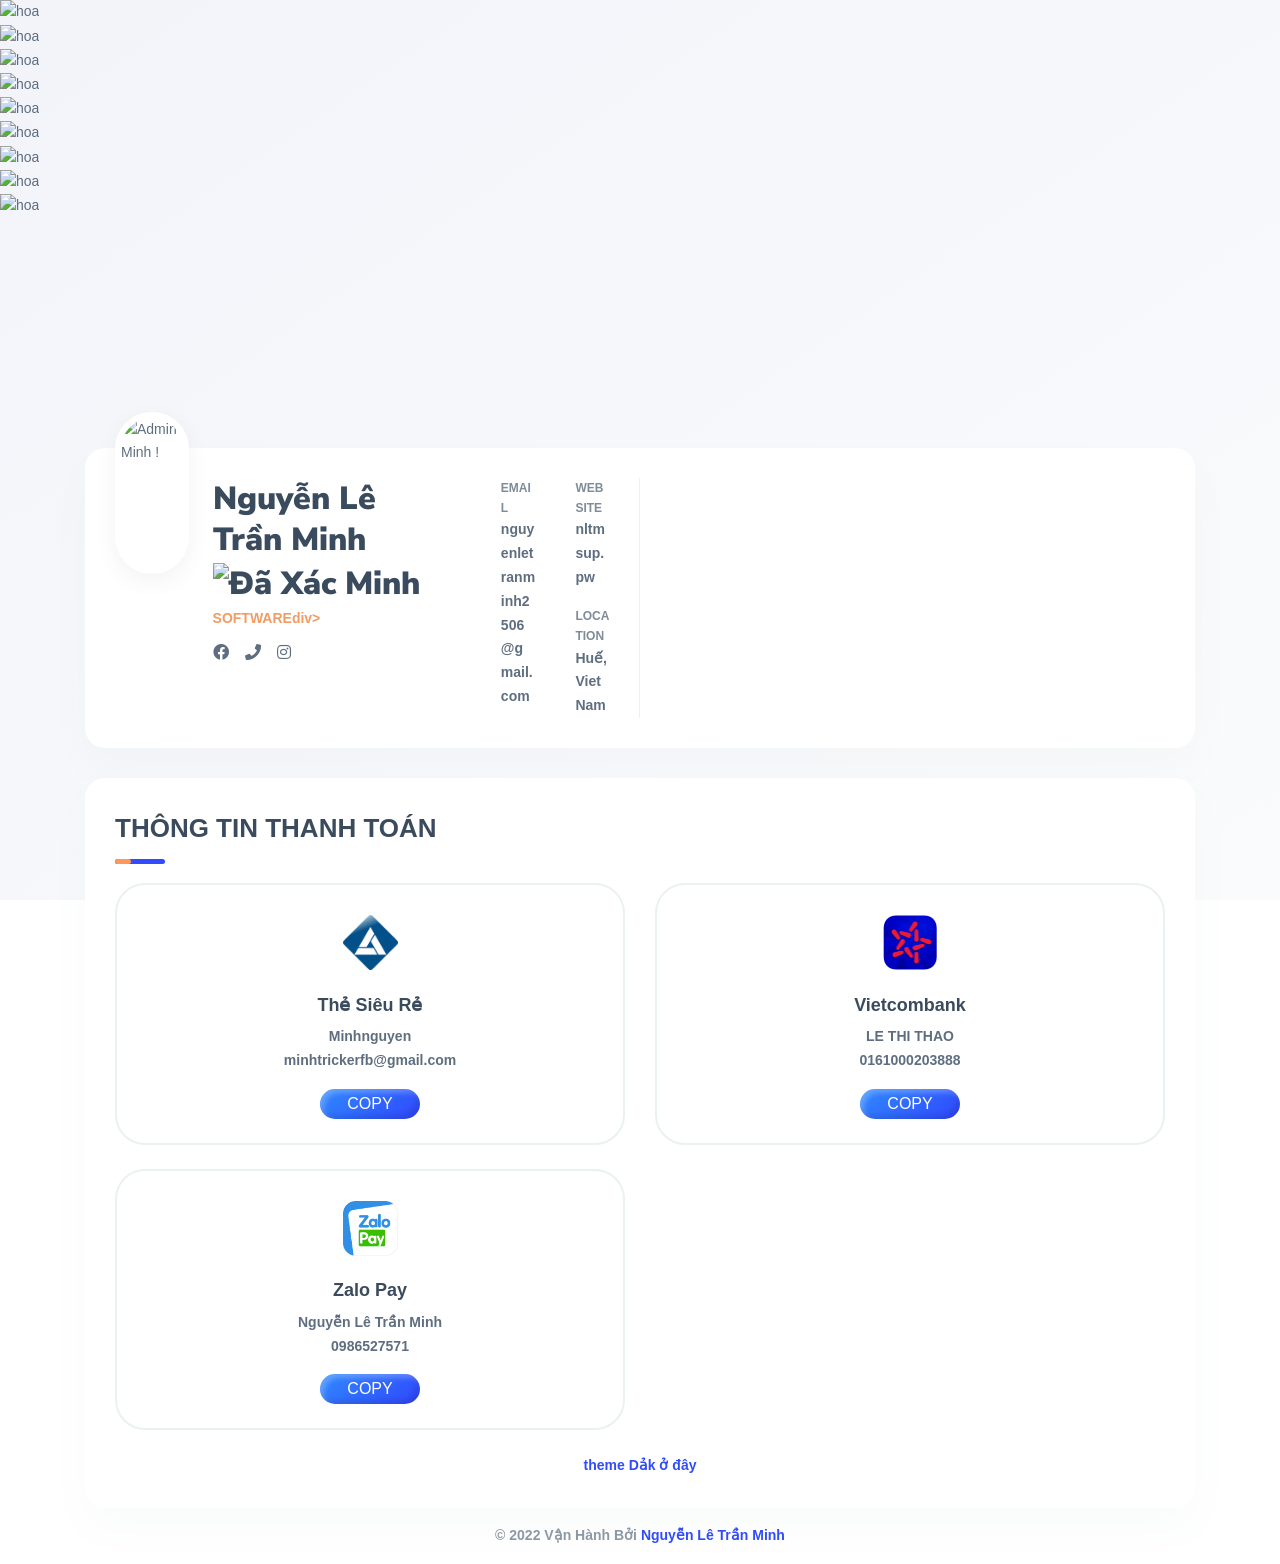
==== commit 769116fa: "Update index.html" ====
--- a/index.html
+++ b/index.html
@@ -1,655 +1,254 @@
 <!DOCTYPE html>
-<html lang="en">
-<head>
-    <meta charset="UTF-8">
-    <meta http-equiv="X-UA-Compatible" content="IE=edge">
-    <meta name="viewport" content="width=device-width, initial-scale=1.0">
-    <link rel="stylesheet" href="https://pro.fontawesome.com/releases/v5.10.0/css/all.css" integrity="sha384-AYmEC3Yw5cVb3ZcuHtOA93w35dYTsvhLPVnYs9eStHfGJvOvKxVfELGroGkvsg+p" crossorigin="anonymous"/>
-    <link href="https://fonts.googleapis.com/css2?family=Fira+Sans:wght@100;200;300;400;500;600;700;800;900&display=swap" rel="stylesheet">
-    <link rel="stylesheet" href="/assets/css/gird.css">
-    <link rel="stylesheet" href="/assets/css/main.css">
-    <link rel="stylesheet" href="/assets/css/responsive.css">
-    <link rel="icon" href="https://infovn.herokuapp.com/assets/img/Logo.png" type="image/x-icon" sizes="192x192">
-    <title>InFo</title>
-</head>
-<body>
-    <div class="main">
-        <div class="grid wide wide-low">
-            <div class="row">
-                <div class="col l-12 m-12">
-                    <!-- Giới thiệu -->
-                    <div class="intro" style="m">
-                        <!-- Phần avata và tên -->
-                        <div class="intro-user">
-                            <div class="intro-user-left">
-                                <img src="https://i.imgur.com/UxBBiNC.jpg" alt="" class="intro-user-avt">
-                            </div>
-                            <div class="intro-user-right">
-                                <h1 class="intro-user-right__name">Justin Tùng</h1>
-                                <div class="intro-user-right__job">
-                                    Freelancer
-                                </div>
-                                <ul class="intro-user-right__social">
-                                    <li class="intro-user-right__social-icon facebook">
-                                        <div class="tooltip">Facebook</div>
-                                        <a href="https://www.facebook.com/justintung200x">
-                                            <span id="tooltip-icon" class="facebook">
-                                                <i class="fab fa-facebook" id="tooltip-icon--icon"></i>
-                                            </span>
-                                        </a>
-                                    </li>
-                                    <!--<li class="intro-user-right__social-icon tiktok">-->
-                                    <!--    <div class="tooltip">TikTok</div>-->
-                                    <!--    <a href="https://vt.tiktok.com/justintung2000x/">-->
-                                    <!--        <span id="tooltip-icon" class="tiktok">-->
-                                    <!--            <i class="fab fa-tiktok" id="tooltip-icon--icon"></i>-->
-                                    <!--        </span>-->
-                                    <!--    </a>-->
-                                    <!--</li>-->
-                                    <li class="intro-user-right__social-icon instagram">
-                                        <div class="tooltip">Instagram</div>
-                                        <a href="https://www.instagram.com/justintung2000x/">
-                                            <span id="tooltip-icon" class="instagram">
-                                                <i class="fab fa-instagram" id="tooltip-icon--icon"></i>
-                                            </span>
-                                        </a>
-                                    </li>
-                                </ul>
-
-                            </div>
+<!-- Nhận các job về website zalo 0334955115 -->
+<html lang="vi">
+    <head>
+        <meta charset="UTF-8" />
+        <meta http-equiv="X-UA-Compatible" content="IE=edge" />
+        <meta name="viewport" content="width=device-width, initial-scale=1.0" />
+        <link rel="dns-prefetch" href="//github.com" />
+        <link rel="dns-prefetch" href="//cdn.trinhngocminh.com" />
+        <link rel="dns-prefetch" href="//cdn.jsdelivr.net" />
+        <link rel="dns-prefetch" href="//cdnjs.cloudflare.com" />
+        <title>[ Trang Thông Tin Cá Nhân Của Minh ]</title>
+        <meta content="Thông Tin Thanh Toán Của Trịnh Ngọc Minh !" property="og:title" />
+        <meta content="https://cdn.trinhngocminh.com" property="og:url" />
+        <meta content="Thông Tin Thanh Toán Của Nguyễn Lê Trần Minh !" property="og:site_name" />
+        <meta content="https://imgur.com/UrD31oF.png" property="og:image" />
+        <meta content="website" property="og:type" />
+        <link rel="stylesheet" href="https://cdn.jsdelivr.net/gh/ngocminhvn/all/snow.css" />
+        <script src="//cdn.jsdelivr.net/npm/sweetalert2@11"></script>
+        <link rel="stylesheet" href="assets/mod.css" />
+        <link rel="stylesheet" href="https://pro.fontawesome.com/releases/v5.10.0/css/all.css" integrity="sha384-AYmEC3Yw5cVb3ZcuHtOA93w35dYTsvhLPVnYs9eStHfGJvOvKxVfELGroGkvsg+p" crossorigin="anonymous" />
+        <script src="assets/mod.js"></script>
+        <!-- Meta Data -->
+        <meta http-equiv="X-UA-Compatible" content="IE=edge" />
+        <meta name="viewport" content="width=device-width, initial-scale=1, shrink-to-fit=no" />
+        <meta name="format-detection" content="telephone=no" />
+        <meta name="format-detection" content="address=no" />
+        <meta name="author" content="trinh ngoc minh" />
+        <!-- Favicons -->
+        <link href="img/favicon.ico" rel="shortcut icon" type="image/x-icon" />
+        <!-- Styles -->
+        <link rel="stylesheet" href="cc.css" />
+        <link rel="stylesheet" type="text/css" href="assets/styles/style.css" />
+        <link rel="stylesheet" type="text/css" href="assets/styles/style-light.css" />
+        <link rel="stylesheet" type="text/css" href="assets/demo/style-demo.css" />
+        <style type="text/css">
+            @import url("https://fonts.googleapis.com/css2?family=Nunito+Sans:wght@200&display=swap");
+            .Ubuntu {
+                font-family: "Nunito Sans", sans-serif !important;
+            }
+            .toast-success {
+                background-color: #51a351 !important;
+            }
+            /*-- scrollbar --*/
+            body :: ::-webkit-scrollbar {
+                width: 10px;
+            }
+            body ::-webkit-scrollbar-thumb {
+                background-image: linear-gradient(to right bottom, #ffa400, #00aefd);
+            }
+            body ::-webkit-scrollbar-track {
+                background-color: #ccc;
+                border-radius: 100rem;
+            }
+            i.fas.fa-check {
+                background: #1266f1;
+                color: #fff;
+                padding: 4px;
+                border-radius: 100%;
+                font-size: 8px;
+                vertical-align: middle;
+            }
+        </style>
+    </head>
+
+    <body>
+        <div class="snowflake"><img height="17px" src="https://ngocminh.it/all/svg/flower.svg" alt="hoa" /></div>
+        <div class="snowflake"><img height="17px" src="https://raw.githubusercontent.com/ngocminhvn/all/main/image/hoadao.png" alt="hoa" /></div>
+        <div class="snowflake"><img height="17px" src="https://ngocminh.it/all/svg/flower.svg" alt="hoa" /></div>
+        <div class="snowflake"><img height="17px" src="https://raw.githubusercontent.com/ngocminhvn/all/main/image/hoadao.png" alt="hoa" /></div>
+        <div class="snowflake"><img height="17px" src="https://ngocminh.it/all/svg/flower.svg" alt="hoa" /></div>
+        <div class="snowflake"><img height="17px" src="https://raw.githubusercontent.com/ngocminhvn/all/main/image/hoadao.png" alt="hoa" /></div>
+        <div class="snowflake"><img height="17px" src="https://ngocminh.it/all/svg/flower.svg" alt="hoa" /></div>
+        <div class="snowflake"><img height="17px" src="https://raw.githubusercontent.com/ngocminhvn/all/main/image/hoadao.png" alt="hoa" /></div>
+        <div class="snowflake"><img height="17px" src="https://ngocminh.it/all/svg/flower.svg" alt="hoa" /></div>
+        <!-- Preloader -->
+        <div class="preloader">
+            <div class="preloader__wrap">
+                <div class="circle-pulse">
+                    <div class="circle-pulse__1"></div>
+                    <div class="circle-pulse__2"></div>
+                </div>
+                <div class="preloader__progress"><span></span></div>
+            </div>
+        </div>
+
+        <main class="main">
+            <!-- Header Image -->
+            <div class="header-image">
+                <div class="js-parallax" style="background-image: url(https://i.imgur.com/iIJZONx.jpg);"></div>
+            </div>
+
+            <div class="container gutter-top">
+                <!-- Header -->
+                <header class="header box">
+                    <div class="header__left">
+                        <div class="header__photo">
+                            <img class="header__photo-img" src="//ngocminh.it/all/svg/avatar.svg" alt="Admin Minh !" />
                         </div>
-
-                        <!-- Phần liên hệ .. -->
-
-                        <div class="intro-contact">
-                            <ul class="intro-contact-list">
-                                <li class="intro-contact-list__item">
-                                    <span class="overhead">
-                                        Email
-                                    </span> hocvienfb@gmail.com
+                        <div class="header__base-info">
+                            <h2 class="title titl--h1 Ubuntu">
+                                <b>Nguyễn Lê Trần Minh<img src="//ngocminh.it/all/svg/tich-xanh.svg" alt="Đã Xác Minh" style="height: 24px;" /></b>
+                            </h2>
+                            <div class="skill-item" style="color: #ef9d64;"><b>SOFTWAREdiv>
+                            <ul class="header__social">
+                                <li>
+                                    <a href="https://www.facebook.com/minh.dvfb.support/"><i class="fab fa-facebook"></i></a>
                                 </li>
-                                <li class="intro-contact-list__item">
-                                    <span class="overhead">
-                                        Số Điện Thoại
-                                    </span> 0366965719
+                                <li>
+                                    <a href="//zalo.me/0986527571"><i class="fas fa-phone"></i></a>
                                 </li>
-                            </ul>
-                            <ul class="intro-contact-list">
-                                <li class="intro-contact-list__item">
-                                    <span class="overhead">
-                                        Ngày Sinh
-                                    </span> 08/05/****
-                                </li>
-                                <li class="intro-contact-list__item">
-                                    <span class="overhead">
-                                        Địa Chỉ
-                                    </span> Lạng Sơn, Việt Nam
+                                <li>
+                                    <a href="https://www.instagram.com/trinhngocminh.tn/"><i class="fab fa-instagram"></i></a>
                                 </li>
                             </ul>
                         </div>
                     </div>
-                </div>
-            </div>
-            <div class="row container">
-                <!-- Thanh công cụ -->
-                <div class="col l-2 c-12">
-                    <div class="options">
-                        <ul class="option ">
-                            <li class="option-item active">
-                                <div class="option-item-icon">
-                                    <script src="https://cdn.lordicon.com/libs/mssddfmo/lord-icon-2.1.0.js"></script>
-                                    <lord-icon src="https://cdn.lordicon.com/eszyyflr.json" trigger="morph" colors="primary:#263da3,secondary:#4e2099" style="width:65px;height:65px;">
-                                    </lord-icon>
-                                    Bản Thân
-                                </div>
-                            </li>
-                            <li class="option-item">
-                                <div class="option-item-icon">
-                                    <script src="https://cdn.lordicon.com/libs/mssddfmo/lord-icon-2.1.0.js"></script>
-                                    <lord-icon src="https://cdn.lordicon.com/wxnxiano.json" trigger="morph" colors="primary:#263da3,secondary:#4e2099" style="width:65px;height:65px">
-                                    </lord-icon>
-                                    Học Vấn
-                                </div>
-                            </li>
-                            <li class="option-item ">
-                                <div class="option-item-icon">
-                                    <script src="https://cdn.lordicon.com/libs/mssddfmo/lord-icon-2.1.0.js"></script>
-                                    <lord-icon src="https://cdn.lordicon.com/iltqorsz.json" trigger="morph" colors="primary:#263da3,secondary:#4e2099" style="width:65px;height:65px;">
-                                    </lord-icon>
-                                    Mục Tiêu
-                                </div>
-                            </li>
-                            <li class="option-item ">
-                                <div class="option-item-icon">
-                                    <script src="https://cdn.lordicon.com/libs/mssddfmo/lord-icon-2.1.0.js"></script>
-                                    <lord-icon src="https://cdn.lordicon.com/rjzlnunf.json" trigger="morph" colors="primary:#263da3,secondary:#4e2099" style="width:65px;height:65px">
-                                    </lord-icon>
-                                    Sở Thích
-                                </div>
-                            </li>
-
+                    <div class="header__right">
+                        <ul class="header__contact">
+                            <li><span class="overhead">Email</span>nguyenletranminh2506@gmail.com</li>
+                            
+                        </ul>
+                        <ul class="header__contact">
+                            <li><span class="overhead">Website</span>nltmsup.pw</li>
+                            <li><span class="overhead">Location</span>Huế, VietNam</li>
                         </ul>
                     </div>
-                </div>
-                <!-- Mục mở rộng tương ứng -->
-                <div class="col l-10">
-                    <div class="extends">
-                        <!-- Bản thân -->
-                        <ul class="extend active">
-                            <li class="extend-item">
-                                <div class="extend-item--title-header">
-                                    <h1 class="extend-item--title-h1">Giới thiệu</h1>
-                                </div>
-                                <p class="extend-item-para">
-                                    Mình là một Freelancer tự do. Mình đang làm về các lĩnh vực Social Media, Designer, Coder.
-                                </p>
-                                <p class="extend-item-para">
-                                    Hiện tại mình vừa học vừa làm cũng như phát triển bản thân để ngày một hoàn thiện hơn. Đối với mình mỗi ngày chỉ cần cố gắng hơn một chút thì tương lai sẽ chắc chắn tốt hơn
-                                </p>
-                            </li>
-                            <li class="extend-item">
-                                <div class="extend-item--title-body">
-                                    <h3 class="extend-item--h3">Mình đã làm được</h3>
-                                </div>
+                </header>
+
+                <div class="row sticky-parent">
+                    <!-- Sidebar nav -->
+
+                    <!-- Content -->
+                    <div class="col-12">
+                        <div class="box box-content">
+                            <!-- What -->
+                            <div class="mt-1">
+                                <h3 class="title title--h2 first-title title__separate">THÔNG TIN THANH TOÁN</h3>
                                 <div class="row">
-                                    <div class="col l-6 m-6">
-                                        <a href="https://minhquan01.github.io/TheBand/" class="case">
-                                            <div id="zoom">
-                                                <div class="case-item">
-                                                    <img src="https://i.imgur.com/eqt28Wj.png" alt="" class="case-item--img">
-                                                </div>
-                                                <h3 class="case-item--h3">Shop BM</h3>
-                                            </div>
-                                        </a>
-                                    </div>
-                                    <div class="col l-6 m-6">
-                                        <a href="https://minhquan01.github.io/shop/" class="case">
-                                            <div id="zoom">
-                                                <div class="case-item">
-                                                    <img src="https://i.imgur.com/fj7WRT3.png" alt="" class="case-item--img">
-                                                </div>
-                                                <h3 class="case-item--h3">Shop BM</h3>
-                                            </div>
-                                        </a>
-                                    </div>
-                                    <div class="col l-6 m-6">
-                                        <a href="https://minhquan01.github.io/music/" class="case">
-                                            <div id="zoom">
-                                                <div class="case-item">
-                                                    <img src="https://i.imgur.com/KRRonEZ.png" alt="" class="case-item--img">
-                                                </div>
-                                                <h3 class="case-item--h3">Web Gạch Thẻ</h3>
-                                            </div>
-                                        </a>
-                                    </div>
-                                    <div class="col l-6 m-6">
-                                        <a href="https://minhquan01.github.io/form/" class="case">
-                                            <div id="zoom">
-                                                <div class="case-item">
-                                                    <img src="https://i.imgur.com/mEcxbnS.png" alt="" class="case-item--img">
-                                                </div>
-                                                <h3 class="case-item--h3">Dịch Vụ Social</h3>
-                                            </div>
-                                        </a>
-                                    </div>
-                                </div>
-                            </li>
-                            <li class="extend-item">
-                                <div class="extend-item--title-body">
-                                    <h3 class="extend-item--h3">Những câu nói cho mình cảm hứng</h3>
-                                </div>
-                                <div class="slide">
-                                    <!-- Từng câu nói -->
-                                    <div class="slide-users active fade">
-                                        <div class="slide-avatar">
-                                            <img src="https://i.imgur.com/HoAKirh.jpg" alt="" class="slide-avatar--img">
-                                        </div>
-                                        <div class="slide-text fade">
-                                            <h4 class="slide-text--title">Elon Musk</h4>
-                                            <p class="slide-text--para">
-                                                "Công nghệ là thứ gần gũi nhất với ma thuật còn tồn tại trên thế giới này"
-                                            </p>
-                                        </div>
-                                    </div>
-                                    <div class="slide-users fade">
-                                        <div class="slide-avatar">
-                                            <img src="https://i.imgur.com/e57MnyG.jpg" alt="" class="slide-avatar--img">
-                                        </div>
-                                        <div class="slide-text">
-                                            <h4 class="slide-text--title">Satya Nadella</h4>
-                                            <p class="slide-text--para">
-                                                "Ngành công nghiệp của chúng ta không tôn trọng truyền thống - nó chỉ tôn trọng sự đổi mới"
-                                            </p>
-                                        </div>
-                                    </div>
-                                    <div class="slide-users fade">
-                                        <div class="slide-avatar">
-                                            <img src="https://i.imgur.com/PkusBUd.png" alt="" class="slide-avatar--img">
-                                        </div>
-                                        <div class="slide-text">
-                                            <h4 class="slide-text--title">Reed Hastings</h4>
-                                            <p class="slide-text--para">
-                                                "Thời đại đồ đá. Thời đại đồ đông. Thời đại đồ sắt. Chúng ta xác định toàn bộ sử thi của nhân loại bằng công nghệ mà họ sử dụng"
-                                            </p>
-                                        </div>
-                                    </div>
-                                    <div class="slide-users fade">
-                                        <div class="slide-avatar">
-                                            <img src="https://i.imgur.com/wfA8oAx.jpg" alt="" class="slide-avatar--img">
-                                        </div>
-                                        <div class="slide-text">
-                                            <h4 class="slide-text--title">Mark Zuckerberg</h4>
-                                            <p class="slide-text--para">
-                                                "Rủi ro lớn nhất là khi bạn không chấp nhận bất kỳ rủi ro nào. Trong một thế giới thay đổi thực sự nhanh chóng, chiến lược duy nhất được đảm bảo thất bại là không chấp nhận rủi ro."
-                                            </p>
-                                        </div>
-                                    </div>
-                                    <div class="slide-users fade">
-                                        <div class="slide-avatar">
-                                            <img src="https://i.imgur.com/UNAiI9D.jpg" alt="" class="slide-avatar--img">
-                                        </div>
-                                        <div class="slide-text">
-                                            <h4 class="slide-text--title">Tim Cook</h4>
-                                            <p class="slide-text--para">
-                                                "Công việc mang ý nghĩa mới khi bạn cảm thấy đang đi đúng hướng. Nếu không, nó chỉ là một công việc và cuộc sống dường như quá ngắn ngủi cho điều đó."
-                                            </p>
-                                        </div>
-                                    </div>
-                                    <div class="slide-users fade">
-                                        <div class="slide-avatar">
-                                            <img src="https://i.imgur.com/nwBtrVB.jpg" alt="" class="slide-avatar--img">
-                                        </div>
-                                        <div class="slide-text">
-                                            <h4 class="slide-text--title">Michael Dell</h4>
-                                            <p class="slide-text--para">
-                                                "Bạn không cần phải là một thiên tài, hay một người có tầm nhìn, hay thậm chí tốt nghiệp đại học để thành công. Bạn chỉ cần có nền tảng và ước mơ."
-                                            </p>
-                                        </div>
-                                    </div>
-                                    <div class="slide-users fade">
-                                        <div class="slide-avatar">
-                                            <img src="https://i.imgur.com/Egs0nD1.jpg" alt="" class="slide-avatar--img">
-                                        </div>
-                                        <div class="slide-text">
-                                            <h4 class="slide-text--title">Elon Musk</h4>
-                                            <p class="slide-text--para">
-                                                "Giá trị của sự cần mẫn nằm ở chỗ nó tích tụ mầm mống cho những điều may mắn. Càng chăm chỉ bao nhiêu, tôi càng được may mắn bấy nhiêu."
-                                            </p>
-                                        </div>
-                                    </div>
-                                    <a class="prev"><i class="fas fa-chevron-left"></i></a>
-                                    <a class="next"><i class="fas fa-chevron-right"></i></a>
-                                </div>
-                                <!-- Nút slide -->
-                                <div class="tab">
-                                    <span class="tab-item active fade "></span>
-                                    <span class="tab-item fade "></span>
-                                    <span class="tab-item fade"></span>
-                                    <span class="tab-item fade"></span>
-                                    <span class="tab-item fade"></span>
-                                    <span class="tab-item fade"></span>
-                                    <span class="tab-item fade"></span>
-                                </div>
-                            </li>
-                        </ul>
-                        <!-- Học vấn -->
-                        <ul class="extend">
-                            <div class="extend-item--title-header">
-                                <h1 class="extend-item--title-h1">Học vấn</h1>
-                            </div>
-                            <li class="extend-item">
-                                <div class="extend-item-text-title">
-                                    <h2 class="extend-item-text-title--h2">
-                                    <img src="https://i.imgur.com/c4iSN1i.png" alt="" class="extend-item-text-title--img">
-                                    Giáo dục 
-                                </h2>
-                                    <div class="extend-item--bodys">
-                                        <div class="extend-item--body active-line">
-                                            <h4 class="extend-item-text-title--h4">
-                                            Tốt Nghiệm THPT
-                                        </h4>
-                                            <p class="extend-item-para-title">
-                                                2017 - 2019
-                                            </p>
-                                            <p class="extend-item-para-text">
-                                                Mình học C3 khá là vô vị, ngoài giờ trên lớp thì mình về ngoài đánh điện tử ra thì cũng không có  gì đặc sắc, à lúc đó mình đã biết kiếm tiền với hình thức Affiliate Marketing trên nên tảng Accesstrade.
-                                            </p>
-                                        </div>
-                                        <div class="extend-item--body">
-                                            <h4 class="extend-item-text-title--h4">
-                                            Trường Đời
-                                        </h4>
-                                            <p class="extend-item-para-title">
-                                                01/07/2019 - nay
-                                            </p>
-                                            <p class="extend-item-para-text">
-                                                Ban đầu mình đi làm một thời gian, Sau đó nhận ra là đi làm thuê cực kỳ vất vả và gò bó thời gian mà lại khó thể giàu được nên mình đã quyết định phải học một cái gì đó. Và mình đã chọn design và bắt đầu vào học photoshop đầu tiên mình k theo học trường lớp mà chỉ mua các khóa học cũng khá chất lượng được các anh đi trước giới thiệu. Rồi học thêm Pr một thời gian và mình nhận thấy rằng mình không có đam mê với ngành này nên mình quyết định tìm một thứ khác để học và lúc đó mình tìm tới ngành lập trình này. Sau khi xem các video trên youtube càng ngày mình càng thấy hứng thú với món này, mình có tham gia rất nhiều các khóa học chất lượng. Và cho tới bây giờ mình vân đang kiếm tiền với nó.
-                                            </p>
-                                        </div>
-                                    </div>
-                                </div>
-                            </li>
-                            <li class="extend-item">
-                                <div class="extend-item-text-title">
-                                    <h2 class="extend-item-text-title--h2">
-                                    <img src="https://i.imgur.com/UQIivmL.png" alt="" class="extend-item-text-title--img">
-                                    Kinh nghiệm
-                                </h2>
-                                    <div class="extend-item--bodys">
-                                        <div class="extend-item--body active-line">
-                                            <h4 class="extend-item-text-title--h4">
-                                            Social Media
-                                        </h4>
-                                            <p class="extend-item-para-title">
-                                                2019 - 2020
-                                            </p>
-                                            <p class="extend-item-para-text">
-                                                Lúc mình có đi làm thuê mình có kết hợp làm thêm mảng dịch vụ FB cụ thể là ADS FB và Dịch vụ like, follow...
-                                            </p>
-                                        </div>
-                                        <div class="extend-item--body active-line">
-                                            <h4 class="extend-item-text-title--h4">
-                                            Lúc đó cũng kiếm được một khoản kha khá từ nghề này, Nhưng không thể đạt mức thu nhập mình mong muốn
-                                        </h4>
-                                            <p class="extend-item-para-title">
-                                                2020 - nay
-                                            </p>
-                                            <p class="extend-item-para-text">
-                                                Từ lúc mình học lập trình khi đã có 1 lượng kiến thức nhất định mình đã bắt đầu nhận các job nhỏ chủ yếu code và edit website bán hàng, Cũng được 200-300k/ngày
-                                            </p>
-                                        </div>
-                                        <div class="extend-item--body">
-                                            <h4 class="extend-item-text-title--h4">
-                                            Mình vẫn tiếp tục học Code và nhận càng nhiều job về thêm và ngoài ra vẫn kết hợp làm Social media vì nó vẫn cho mình 1 khoản thu nhập kha khá
-                                        </h4>
-                                            <p class="extend-item-para-title">
-                                               Ngoài ra mình có đầu tư bên thị trường crypto chủ yếu là để tích lũy kinh nghiệm thêm vì số tiền đầu tư cũng không quá lớn
-                                            </p>
-                                            <p class="extend-item-para-text">
-                                                Cuối cùng thì mình tỉnh giấc và nhận ra rằng tất cả các điều ở trên chỉ là nằm mơ =))
-                                            </p>
-                                        </div>
-                                    </div>
-                                </div>
-                            </li>
-                            <li class="extend-item ">
-                                <div class="extend-item-text-title">
-                                    <h2 class="extend-item-text-title--h2">
-                                    Kỹ năng của tôi
-                                </h2>
-                                    <div class="skills-section">
-                                        <div class="container-skills">
-                                            <div class="container-skills-progress">
-                                                <div class="container-skills-progress-bar" data-progress="65">
-                                                    <p>Photoshop</p>
-                                                    <span>35%</span>
-                                                </div>
-                                            </div>
-                                            <div class="container-skills-progress">
-                                                <div class="container-skills-progress-bar" data-progress="65">
-                                                    <p>Đầu tư</p>
-                                                    <span>5%</span>
-                                                </div>
-                                            </div>
-                                            <div class="container-skills-progress">
-                                                <div class="container-skills-progress-bar" data-progress="65">
-                                                    <p>HTML</p>
-                                                    <span>65%</span>
-                                                </div>
-                                            </div>
-                                            <div class="container-skills-progress">
-                                                <div class="container-skills-progress-bar" data-progress="20">
-                                                    <p>Javascript</p>
-                                                    <span>20%</span>
-                                                </div>
-                                            </div>
-                                            <div class="container-skills-progress">
-                                                <div class="container-skills-progress-bar" data-progress="24">
-                                                    <p>Java</p>
-                                                    <span>24%</span>
-                                                </div>
-                                            </div>
-                                            <div class="container-skills-progress">
-                                                <div class="container-skills-progress-bar" data-progress="62">
-                                                    <p>CSS</p>
-                                                    <span>62%</span>
-                                                </div>
-                                            </div>
-                                            <div class="container-skills-progress">
-                                                <div class="container-skills-progress-bar" data-progress="62">
-                                                    <p>Php</p>
-                                                    <span>60%</span>
-                                                </div>
+                                    <!-- Case Item -->
+                                    <div class="col-12 col-lg-6">
+                                        <div class="case-item">
+                                            <img src="img/tsr.png" height="55px" />
+                                            <div>
+                                                &nbsp;
+                                                <h4 class="title title--h4">Thẻ Siêu Rẻ</h4>
+                                                <p>
+                                                    <b>Minhnguyen</b><br />
+                                                    <b id="tsr">minhtrickerfb@gmail.com</b>
+                                                </p>
+                                                <button type="button" style="height: 30px; width: 100px;" class="btn btn-primary" onclick="copyToClipboard('#tsr')">COPY</button>
                                             </div>
                                         </div>
                                     </div>
-                                </div>
-                            </li>
-                        </ul>
-                        <!-- Mục tiêu -->
-                        <ul class="extend">
-                            <div class="extend-item--title-header">
-                                <h1 class="extend-item--title-h1">Mục tiêu</h1>
-                            </div>
-                            <!-- Ngắn hạn -->
-                            <li class="extend-item">
-                                <div class="extend-item-text-title">
-                                    <div class="extend-item--title-body">
-                                        <h3 class="extend-item--h3">Ngắn hạn</h3>
-                                    </div>
-
-                                    <div class="extend-item--bodys">
-                                        <div class="extend-item--body active-line">
-                                            <h4 class="extend-item-text-title--h4">
-                                            Học và rèn luyện HTML
-                                        </h4>
-                                            <p class="extend-item-para-title">
-                                                2/9/2021
-                                            </p>
-                                            <p class="extend-item-para-text">
-                                                Là một ngôn ngữ đánh dấu siêu văn bản nên HTML sẽ có vai trò xây dựng cấu trúc siêu văn bản trên một website, hoặc khai báo các tập tin kỹ thuật số như hình ảnh, video, nhạc. Học lập trình web với HTML sẽ định hướng cho mình muốn theo đuổi lập trình web.
-                                            </p>
-                                        </div>
-                                        <div class="extend-item--body active-line">
-                                            <h4 class="extend-item-text-title--h4">
-                                            Học và rèn luyện CSS
-                                        </h4>
-                                            <p class="extend-item-para-title">
-                                                2/9/2021
-                                            </p>
-                                            <p class="extend-item-para-text">
-                                                CSS tạo phong cách và định kiểu cho các yếu tố được viết dưới dạng ngôn ngữ đánh dấu HTML. Nó giúp người dùng tiết kiệm thời gian và công sức viết web nhờ khả năng điều khiển định dạng của nhiều trang web cùng lúc.
-                                            </p>
-                                        </div>
-                                        <div class="extend-item--body active-line">
-                                            <h4 class="extend-item-text-title--h4">
-                                            Viết được một giao diện Web
-                                        </h4>
-                                            <p class="extend-item-para-title">
-                                                Sau khi đã nắm được HTML và CSS
-                                            </p>
-                                            <p class="extend-item-para-text">
-                                                Kết hợp giữa HTML và CSS đã học được mình thực hành và viết lại một số trang web như: TheBand của w3school, Shopee,... Từ đó rút ra các thiếu sót và bổ sung.
-                                            </p>
-                                        </div>
-                                        <div class="extend-item--body active-line">
-                                            <h4 class="extend-item-text-title--h4">
-                                            Học và rèn luyện Javascript
-                                        </h4>
-                                            <p class="extend-item-para-title">
-                                                Khi đã học được HTML và CSS
-                                            </p>
-                                            <p class="extend-item-para-text">
-                                                JavaScript là ngôn ngữ lập trình phổ biến nhất, Javascript có lương viện đảm bảo và có cơ hội việc làm nhiều hơn nên mình chọn Javascript để học .
-                                            </p>
-                                        </div>
-                                        <div class="extend-item--body active-line">
-                                            <h4 class="extend-item-text-title--h4">
-                                            Viết một Web dùng HTML, CSS và Javascript
-                                        </h4>
-                                            <p class="extend-item-para-title">
-                                                26/10/2021
-                                            </p>
-                                            <p class="extend-item-para-text">
-                                                Kết hợp giữa HTML, CSS và Javascrpit đã học được mình thực hành và viết ra trang web này. Từ đó rút ra các thiếu sót và bổ sung.
-                                            </p>
-                                        </div>
-                                        <div class="extend-item--body ">
-                                            <h4 class="extend-item-text-title--h4">
-                                            Học và rèn luyện React Js
-                                        </h4>
-                                            <p class="extend-item-para-title">
-                                                Sau này
-                                            </p>
-                                            <p class="extend-item-para-text">
-                                                ReactJS giúp các doanh nghiệp tạo ra ứng dụng với cấu trúc UI tốt hơn nhằm nâng cao và tối ưu hóa UX. Với công nghệ này, họ có thể dễ dàng tăng tương tác của người dùng, đồng thời tỉ lệ click và chuyển đổi conversion cũng sẽ cao hơn.
-                                            </p>
-                                        </div>
-
-                                    </div>
-                                </div>
-                            </li>
-                            <!-- Dài hạn -->
-                            <li class="extend-item">
-                                <div class="extend-item-text-title">
-                                    <div class="extend-item--title-body">
-                                        <h3 class="extend-item--h3">Khi ổn định kiến thức</h3>
-                                    </div>
-
-                                    <div class="extend-item--bodys">
-                                        <div class="extend-item--body active-line">
-                                            <h4 class="extend-item-text-title--h4">
-                                            Đi xin thực tập
-                                        </h4>
-                                            <p class="extend-item-para-title">
-                                                .../9/2022
-                                            </p>
-                                            <p class="extend-item-para-text">
-                                                Thực tập là một cơ hội để mình học hỏi, áp dụng những lý thuyết được học vào thực tế và làm quen với môi trường làm việc quy củ và có được thành công cao hơn khi đi làm thực sự.
-                                        </div>
-                                        <div class="extend-item--body">
-                                            <h4 class="extend-item-text-title--h4">
-                                            Thực tập xong
-                                        </h4>
-                                            <p class="extend-item-para-title">
-                                                .../.../2023
-                                            </p>
-                                            <p class="extend-item-para-text">
-                                                Tập trung bổ sung các vấn đề còn thiếu sót mình nhận ra được sau khi thực tập, nếu ổn định sẽ xin ở lại thử việc.
-                                            </p>
-                                        </div>
-                                    </div>
-                                </div>
-                            </li>
-                        </ul>
-                        <!-- Sở thích -->
-                        <ul class="extend">
-                            <div class="extend-item--title-header">
-                                <h1 class="extend-item--title-h1">Sở thích</h1>
-                            </div>
-                            <li class="extend-item">
-                                <div class="extend-item-text-title">
-                                    <div class="extend-item-text-title--contain">
-                                        <h2 class="extend-item-text-title--h2">
-                                        <img src="https://i.imgur.com/wbX18P0.png" alt="">
-                                        Chơi game
-                                    </h2>
-                                        <div class="ententain" onclick="javascript:window.location.href='https://lienminh.garena.vn/' ">
-                                            <div class="ententain-avatar">
-                                                <a href="https://lienminh.garena.vn/">
-                                                    <img src="https://i.imgur.com/uGxIf0o.jpg" alt="" class="ententain-avatar--avt">
-                                                </a>
-                                            </div>
-                                            <div class="ententain-text">
-                                                <a href="https://lienminh.garena.vn/">
-                                                    <h3 class="ententain-text--h3">
-                                                    Liên Minh Huyền Thoại
-                                                </h3>
-                                                </a>
-                                                <span class="ententain-text-span">Giải trí sau giờ làm việc mệt mỏi :v</span>
+
+                                    <!-- Case Item -->
+                                    <div class="col-12 col-lg-6">
+                                        <div class="case-item">
+                                            <img src="img/mbbank.png" height="55px" />
+                                            <div>
+                                                &nbsp;
+                                                <h4 class="title title--h4">Vietcombank</h4>
+                                                <p>
+                                                    <b>LE THI THAO</b><br />
+                                                    <b id="mbbank">0161000203888</b>
+                                                </p>
+                                                <button type="button" style="height: 30px; width: 100px;" class="btn btn-primary" onclick="copyToClipboard('#mbbank')">COPY</button>
                                             </div>
                                         </div>
                                     </div>
 
-                                    <div class="extend-item-text-title--contain">
-                                        <h2 class="extend-item-text-title--h2">
-                                        <img src="https://i.imgur.com/W0AheoV.jpg" alt="">
-                                        Xem phim
-                                    </h2>
-
-                                        <div class="ententain" onclick="javascript:window.location.href='https://www.netflix.com/vn/title/81153694' ">
-                                            <div class="ententain-avatar">
-                                                <a href="https://www.netflix.com/vn/title/81153694">
-                                                    <img src="https://i.imgur.com/3QDqcqK.jpg" alt="" class="ententain-avatar--avt">
-                                                </a>
-                                            </div>
-                                            <div class="ententain-text">
-                                                <a href="https://www.netflix.com/vn/title/81153694">
-                                                    <h3 class="ententain-text--h3">
-                                                    Wish Dragon
-                                                </h3>
-                                                </a>
-                                                <span class="ententain-text-span">Phim này rất là cảm động ...</span>
-                                            </div>
-                                        </div>
-                                        <div class="ententain" onclick="javascript:window.location.href='https://www.netflix.com/vn/title/81040344' ">
-                                            <div class="ententain-avatar">
-                                                <a href="https://www.netflix.com/vn/title/81040344">
-                                                    <img src="https://i.imgur.com/7Hx6AxW.jpg" alt="" class="ententain-avatar--avt">
-                                                </a>
-                                            </div>
-                                            <div class="ententain-text">
-                                                <a href="https://www.netflix.com/vn/title/81040344">
-                                                    <h3 class="ententain-text--h3">
-                                                    Squid Game
-                                                </h3>
-                                                </a>
-                                                <span class="ententain-text-span">Squid Game là một bộ phim truyền hình Hàn Quốc do Hwang Dong-hyuk viết kịch bản và đạo diễn. Phim có sự tham gia của dàn diễn viên: Lee Jung-jae, Park Hae-soo, Wi Ha-joon, Jung Ho-yeon, O Yeong-su, Heo Sung-tae, Anupam Tripathi và Kim Joo-ryoung. </span>
-                                            </div>
-                                        </div>
-                                        <div class="ententain" onclick="javascript:window.location.href='https://tvzingvn.com/mo-dom-dom-6948.html' ">
-                                            <div class="ententain-avatar">
-                                                <a href="https://tvzingvn.com/mo-dom-dom-6948.html">
-                                                    <img src="https://i.imgur.com/2ytpGdl.jpg" alt="" class="ententain-avatar--avt">
-                                                </a>
-                                            </div>
-                                            <div class="ententain-text">
-                                                <a href="https://tvzingvn.com/mo-dom-dom-6948.html">
-                                                    <h3 class="ententain-text--h3">
-                                                    Mộ đom đóm
-                                                </h3>
-                                                </a>
-                                                <span class="ententain-text-span">Mộ đom đóm là một bộ phim hoạt hình Nhật Bản của hãng phim hoạt hình Ghibli sản xuất năm 1988 do đạo diễn Takahata Isao viết kịch bản và đạo diễn. Bộ phim được dựa theo cuốn tiểu thuyết cùng tên của Nosaka Akiyuki vốn được tác giả viết dưới dạng bán tự truyện như là một lời xin lỗi với người em gái của chính tác giả.</span>
-                                            </div>
-                                        </div>
-                                        <div class="ententain" onclick="javascript:window.location.href='https://www.ssphim.net/phim/avatar-the-than-2009' ">
-                                            <div class="ententain-avatar">
-                                                <a href="https://www.ssphim.net/phim/avatar-the-than-2009">
-                                                    <img src="https://i.imgur.com/3piPRvz.jpg" alt="" class="ententain-avatar--avt">
-                                                </a>
-                                            </div>
-                                            <div class="ententain-text">
-                                                <a href="https://www.ssphim.net/phim/avatar-the-than-2009">
-                                                    <h3 class="ententain-text--h3">
-                                                    Avatar
-                                                </h3>
-                                                </a>
-                                                <span class="ententain-text-span">Avatar là một bộ phim khoa học viễn tưởng của Mỹ năm 2009 do James Cameron viết kịch bản và đạo diễn, với sự tham gia của các diễn viên Sam Worthington, Zoe Saldana, Stephen Lang, Michelle Rodriguez, Joel David Moore, Giovanni Ribisi và Sigourney Weaver.</span>
+                                    <!-- Case Item -->
+                                    
+                                    <div class="col-12 col-lg-6">
+                                        <div class="case-item">
+                                            <img src="img/pay.png" height="55px" />
+                                            <div>
+                                                &nbsp;
+                                                <h4 class="title title--h4">Zalo Pay</h4>
+                                                <p>
+                                                    <b>Nguyễn Lê Trần Minh</b><br />
+                                                    <b id="pay">0986527571</b>
+                                                </p>
+                                                <button type="button" style="height: 30px; width: 100px;" class="btn btn-primary" onclick="copyToClipboard('#pay')">COPY</button>
                                             </div>
                                         </div>
                                     </div>
+                                    <!-- Case Item -->
                                 </div>
-                            </li>
-                        </ul>
+                                <center>
+                                    <a style="color: dark;" href="/dark.html">theme Dảk ở đây</a>
+                                </center>
+                            </div>
+
+                            <!-- Clients -->
+                        </div>
+
+                        <!-- Footer -->
+                        <footer class="footer">
+                            © 2022 Vận Hành Bởi
+                            <a href="/">
+                                <script>
+                                    document.write("Nguyễn Lê Trần Minh");
+                                </script>
+                            </a>
+                        </footer>
                     </div>
                 </div>
             </div>
-        </div>
-    </div>
-    <div class="circle1"></div>
-    <div class="circle2 hide-on-tablet hide-on-mobile"></div>
-    <div class="circle3 hide-on-low-pc"></div>
-    <script src="https://infovn.herokuapp.com/app.js"></script>
-    <script src="https://infovn.herokuapp.com/music.js"></script>
-</body>
-</html>+        </main>
+
+        <!-- SVG masks -->
+        <svg class="svg-defs">
+            <clippath id="avatar-box">
+                <path
+                    d="M1.85379 38.4859C2.9221 18.6653 18.6653 2.92275 38.4858 1.85453 56.0986.905299 77.2792 0 94 0c16.721 0 37.901.905299 55.514 1.85453 19.821 1.06822 35.564 16.81077 36.632 36.63137C187.095 56.0922 188 77.267 188 94c0 16.733-.905 37.908-1.854 55.514-1.068 19.821-16.811 35.563-36.632 36.631C131.901 187.095 110.721 188 94 188c-16.7208 0-37.9014-.905-55.5142-1.855-19.8205-1.068-35.5637-16.81-36.63201-36.631C.904831 131.908 0 110.733 0 94c0-16.733.904831-37.9078 1.85379-55.5141z"
+                ></path>
+            </clippath>
+            <clippath id="avatar-hexagon">
+                <path
+                    d="M0 27.2891c0-4.6662 2.4889-8.976 6.52491-11.2986L31.308 1.72845c3.98-2.290382 8.8697-2.305446 12.8637-.03963l25.234 14.31558C73.4807 18.3162 76 22.6478 76 27.3426V56.684c0 4.6805-2.5041 9.0013-6.5597 11.3186L44.4317 82.2915c-3.9869 2.278-8.8765 2.278-12.8634 0L6.55974 68.0026C2.50414 65.6853 0 61.3645 0 56.684V27.2891z"
+                ></path>
+            </clippath>
+        </svg>
+
+        <div class="back-to-top"></div>
+        <!-- JavaScripts -->
+        <script>
+            function copyToClipboard(element) {
+                var $temp = $("<input>");
+                $("body").append($temp);
+                $temp.val($(element).text()).select();
+                document.execCommand("copy");
+                $temp.remove();
+                Swal.fire("Thông báo", "Copy thành công!", "success");
+            }
+        </script>
+        <script>
+            //<![CDATA[
+            var url = window.location.href;
+            var uri = window.location.toString();
+            var fb1 = url.substring(0, url.indexOf("?fbclid"));
+            var fb2 = url.substring(0, url.indexOf("&fbclid"));
+            if (uri.length - fb1.length > 0) window.history.replaceState({}, document.title, fb1);
+            if (uri.length - fb2.length > 0) window.history.replaceState({}, document.title, fb2);
+            //]]>
+        </script>
+        <script data-cfasync="false" src="email.min.js"></script>
+        <script src="assets/js/jquery-3.4.1.min.js"></script>
+        <script src="assets/js/plugins.min.js"></script>
+        <script src="assets/js/common.js"></script>
+        <script src="assets/demo/plugins-demo.js"></script>
+    </body>
+</html>
--- a/assets/mod.css
+++ b/assets/mod.css
@@ -0,0 +1,221 @@
+.link-html {
+    min-height: 100%;
+}
+
+.link-body {
+	
+}
+
+.link-content {
+    padding-top: 1rem;
+    box-shadow: 0px 8px 60px -10px rgb(13 28 39 / 60%);
+    border-radius: 30px;
+    background: #42424a3d;
+}
+
+.link-image {
+    width: 125px;
+    height: 125px;
+    border-radius: 50%;
+    margin-bottom: 1rem;
+}
+
+.link-verified {
+    color: #3897F0;
+}
+.profile-card-social__item {
+    display: inline-flex;
+    width: 24px;
+    height: 24px;
+    border-radius: 15%;
+    align-items: center;
+    justify-content: center;
+    color: #fff;
+    background: #405de6;
+    box-shadow: 0px 7px 30px rgb(43 98 169 / 50%);
+    position: relative;
+    font-size: 8px;
+    flex-shrink: 0;
+    transition: all 0.4s !important;
+}
+.profile-card-social__item:hover {
+    transform: scale(1.2);
+}
+
+.profile-card-social__item.facebook {
+    background: linear-gradient(45deg, #3b5998, #0078d7);
+    box-shadow: 0px 4px 6px rgb(43 98 169 / 50%);
+}
+.profile-card-social__item.facebook-messenger {
+    background:linear-gradient(120deg, #0084ff, #0084ff);
+    box-shadow: 0px 4px 6px rgba(19, 127, 212, 0.7);
+}
+.profile-card-social__item.twitter {
+        background: linear-gradient(45deg, #1da1f2,#0e71c8);
+        box-shadow: 0px 4px 6px rgba(19, 127, 212, 0.7);
+      }
+
+.profile-card-social__item.instagram {
+        background: linear-gradient(45deg, #405de6, #5851db, #833ab4, #c13584, #e1306c, #fd1d1d);
+        box-shadow: 0px 4px 6px rgba(19, 127, 212, 0.3);
+      }
+
+.profile-card-social__item.telegram {
+        background:linear-gradient(120deg, #0088cc, #71bbeb);
+        box-shadow: 0px 4px 6px rgba(19, 127, 212, 0.4);
+      }
+
+.profile-card-social__item.tiktok {
+        background: linear-gradient(45deg, #000, #000);
+        box-shadow: 0px 4px 6px rgba(19, 127, 212, 0.4);
+      }
+.profile-card-social__item.whatsapp{
+        background: linear-gradient(45deg, #00E676, #00E676);
+        box-shadow: 0px 4px 6px rgba(19, 127, 212, 0.4);
+      }
+
+.profile-card-social__item.youtube {
+        background: linear-gradient(45deg, #ff5d5d, #FF0000);
+        box-shadow: 0px 4px 6px rgba(19, 127, 212, 0.4);
+      }
+.profile-card-social__item.soundcloud {
+        background:linear-gradient(120deg, #ff8800, #ff3300);
+        box-shadow: 0px 4px 6px rgba(19, 127, 212, 0.4);
+      }
+.profile-card-social__item.spotify {
+        background:linear-gradient(120deg, #1db954, #1db954);
+        box-shadow: 0px 4px 6px rgba(19, 127, 212, 0.4);
+      }
+.profile-card-social__item.linkedin {
+        background:linear-gradient(45deg, #0077b5, #0077b5);
+		box-shadow: 0px 4px 6px rgba(19, 127, 212, 0.4);
+      }
+
+.profile-card-social__item.email {
+        background: linear-gradient(45deg, #c71610, #c71610);
+        box-shadow: 0px 4px 6px rgba(19, 127, 212, 0.4);
+      }
+.profile-card-social__item.tel {
+        background: linear-gradient(45deg, #0cd419, #8dff73);
+        box-shadow: 0px 4px 6px rgba(19, 127, 212, 0.4);
+      }
+.profile-card-social__item.pinterest {
+        background: linear-gradient(45deg, #c8232c, #c8232c);
+        box-shadow: 0px 4px 6px rgba(19, 127, 212, 0.4);
+      }
+
+.link-btn {
+    position: relative;
+    white-space: normal;
+    word-wrap: break-word;
+    padding: 1rem 3.5rem;
+    font-size: 1.1rem;
+    box-shadow: 0 0 20px #00000010;
+    border: 0;
+    transition: opacity 0.3s, background 0.3s;
+    border-radius: 0;
+}
+
+.link-btn:hover {
+    animation: none;
+}
+
+.link-btn-round {
+    border-radius: calc(20px + 10px);
+}
+
+.link-btn-rounded {
+    border-radius: .3rem;
+}
+
+.link-btn-image-wrapper {
+    overflow: hidden;
+    width: 100%;
+    height: 100%;
+    max-width: 40px;
+    max-height: 40px;
+    position: absolute;
+    top: 50%;
+    margin-top: -20px;
+    margin-left: -3rem;
+}
+
+.link-grid-image-wrapper {
+    position: relative;
+    height: 10rem;
+    width: 100%;
+    background: var(--primary-100);
+    border-radius: .25rem;
+    overflow: hidden;
+    background-position: center;
+    background-size: cover;
+}
+
+@media (min-width: 992px) {
+    .link-grid-image-wrapper {
+        height: 20rem;
+    }
+}
+
+
+.link-grid-image-overlay {
+    position: absolute;
+    bottom: 0;
+    width: 100%;
+    height: 2.5rem;
+    background: rgba(0, 0, 0, .25);
+    display: flex;
+    justify-content: center;
+    align-items: center;
+    padding: .25rem 1rem;
+}
+
+.link-grid-image-overlay-text {
+    color: white;
+    font-size: 1.1rem;
+}
+
+.link-btn-image {
+    width: 100%;
+    height: auto;
+}
+
+.link-iframe-round {
+    border-radius: .3rem;
+    overflow:hidden;
+    position:relative;
+}
+
+.tiktok-embed {
+    border-radius: .3rem !important;
+}
+
+.link-footer {
+    margin: 3rem 0;
+    font-size: .9rem;
+}
+
+/* Background presets */
+.link-body-background-one {
+    background-image: linear-gradient(111.7deg, #a529b9 19.9%, #50b1e1 95%);
+}
+
+.link-body-background-two {
+    background-image: linear-gradient(109.6deg, #ffb418 11.2%, #f73131 91.1%);
+}
+
+.link-body-background-three {
+    background-image: linear-gradient(135deg, #79F1A4 10%, #0E5CAD 100%);
+}
+
+.link-body-background-four {
+    background-image: linear-gradient(to bottom, #ff758c, #ff7eb3);
+}
+
+.link-body-background-five {
+    background-image: linear-gradient(292.2deg, #3355ff 33.7%, #0088ff 93.7%);
+}
+
+.link-body-background-six {
+    background: linear-gradient(to bottom, #fc5c7d, #6a82fb);
+}
--- a/assets/styles/style.css
+++ b/assets/styles/style.css
@@ -0,0 +1,2479 @@
+/* ------------------------------------------------
+ Author: ArtStyles (Art)
+ 
+ Template Name: vCard 3
+ version: 1.0.0
+------------------------------------------------ */
+/* ------------------------------------------------
+
+ - General Styles
+ - Typography
+ - Preloader
+ - Form
+ - Button
+ - Preloader
+ - Header
+ - Sections
+ - Navbar
+ - Footer
+ - Cases
+ - Clients
+ - Contact
+ - Single post
+ - Footer
+ - Contact
+ - Portfolio
+ - News
+ - Single news
+ - Testimonials
+ - Timeline
+ - Other
+ 
+------------------------------------------------ */
+@import url(vendors/bootstrap.min.css);
+@import url(vendors/swiper.min.css);
+@import url(vendors/photoswipe.css);
+@import url(../icons/style.css);
+@import url("../../../css2.css");
+/* -----------------------------------------------------------------
+    - General Styles
+----------------------------------------------------------------- */
+*,
+::before,
+::after {
+  background-repeat: no-repeat;
+  box-sizing: border-box;
+}
+
+html {
+  font-size: 1rem;
+  -webkit-overflow-scrolling: touch;
+  -webkit-box-sizing: border-box;
+  box-sizing: border-box;
+  -ms-overflow-x: hidden;
+}
+
+body, html {
+  -webkit-text-size-adjust: 100%;
+}
+
+body {
+  background: linear-gradient(145.44deg, #F2F4FA 0%, #FAFBFC 100%);
+  background-repeat: no-repeat;
+  background-attachment: fixed;
+  color: #5E6E80;
+  font-family: "Poppins", sans-serif;
+  font-weight: 400;
+  font-size: 0.875rem;
+  line-height: 1.7;
+  min-height: 100vh;
+  overflow-x: hidden;
+  -ms-overflow-style: scrollbar;
+  -webkit-font-smoothing: antialiased;
+}
+@media only screen and (max-width: 580px) {
+  body {
+    line-height: 1.6;
+  }
+}
+
+html.is-scroll-disabled body {
+  height: 100vh;
+  overflow: hidden;
+}
+
+@media all and (-ms-high-contrast: none), (-ms-high-contrast: active) {
+  html.is-scroll-disabled {
+    overflow: hidden;
+  }
+}
+.no-scroll {
+  overflow: hidden;
+  -ms-overflow-style: none;
+}
+
+.no-scroll-height {
+  overflow-x: hidden;
+}
+
+.svg-defs {
+  position: absolute;
+  height: 0;
+  width: 0;
+}
+
+.bg-triangles {
+  background-image: url(../images/triangles-top.svg), url(../images/triangles-bottom.svg), linear-gradient(145.44deg, #F2F4FA 0%, #FAFBFC 100%);
+  background-position: left top, right bottom;
+  background-repeat: no-repeat;
+  background-size: inherit;
+}
+@media only screen and (max-width: 580px) {
+  .bg-triangles {
+    background-size: contain;
+  }
+}
+
+/* -----------------------------------------------------------------
+    - Typography
+----------------------------------------------------------------- */
+h1, h2, h3, h4, h5, h6 {
+  color: #3B4B5E;
+  font-family: "Poppins", sans-serif;
+  font-weight: 600;
+  line-height: 1.3;
+}
+
+.title--h1 {
+  font-size: 2rem;
+  margin-bottom: 1.3rem;
+}
+@media only screen and (max-width: 580px) {
+  .title--h1 {
+    font-size: 1.75rem;
+    margin-bottom: 1rem;
+  }
+}
+.title--h2 {
+  font-size: 1.625rem;
+}
+@media only screen and (max-width: 580px) {
+  .title--h2 {
+    font-size: 1.375rem;
+  }
+}
+.title--h3 {
+  font-size: 1.5rem;
+  margin-bottom: 1rem;
+}
+@media only screen and (max-width: 580px) {
+  .title--h3 {
+    font-size: 1.125rem;
+  }
+}
+.title--h4 {
+  font-size: 1.125rem;
+}
+@media only screen and (max-width: 580px) {
+  .title--h4 {
+    font-size: 1rem;
+  }
+}
+.title--h5 {
+  font-size: 1rem;
+}
+@media only screen and (max-width: 580px) {
+  .title--h5 {
+    font-size: 0.875rem;
+  }
+}
+.title--h6 {
+  font-size: 0.875rem;
+}
+@media only screen and (max-width: 580px) {
+  .title--h6 {
+    font-size: 0.75rem;
+  }
+}
+.title--tone {
+  color: #304CFD;
+}
+.title-icon {
+  margin-right: 0.5rem;
+  margin-top: -0.25rem;
+  height: 1.875rem;
+  width: 1.875rem;
+}
+@media only screen and (max-width: 580px) {
+  .title-icon {
+    height: 1.5625rem;
+    width: 1.875rem;
+  }
+}
+.title__separate {
+  margin-bottom: 2.3125rem;
+  position: relative;
+}
+.title__separate::before, .title__separate::after {
+  content: '';
+  background-color: #304CFD;
+  border-radius: 0.5rem;
+  height: 5px;
+  position: absolute;
+  bottom: -1.125rem;
+  left: 0;
+  width: 3.125rem;
+  z-index: 1;
+}
+.title__separate::after {
+  background-color: #FF965D;
+  width: 1rem;
+}
+@media only screen and (max-width: 580px) {
+  .title__separate {
+    margin-bottom: 1.5625rem;
+  }
+  .title__separate::before, .title__separate::after {
+    height: 0.1875rem;
+    bottom: -0.625rem;
+  }
+  .title__separate::before {
+    width: 3rem;
+  }
+  .title__separate::after {
+    width: 1rem;
+  }
+}
+
+.weight--400 {
+  font-weight: 400;
+}
+.weight--500 {
+  font-weight: 500;
+}
+.weight--600 {
+  font-weight: 600;
+}
+
+.overhead {
+  color: rgba(94, 110, 128, 0.8);
+  font-size: 0.75rem;
+  display: block;
+  text-transform: uppercase;
+}
+
+.block-quote {
+  font-size: 1.25rem;
+  font-weight: 400;
+  font-style: italic;
+  margin: 1.8125rem 0;
+  position: relative;
+  line-height: 1.6;
+}
+@media only screen and (max-width: 991px) {
+  .block-quote {
+    padding-left: 3.75rem;
+  }
+}
+@media only screen and (max-width: 580px) {
+  .block-quote {
+    font-size: 1.125rem;
+    margin: 0.625rem 0 1.25rem;
+    padding-left: 0;
+    padding-top: 2.5rem;
+  }
+}
+.block-quote::before {
+  background-image: url(../icons/icon-quote.svg);
+  background-repeat: no-repeat;
+  background-position: center;
+  background-size: contain;
+  content: '';
+  height: 2.125rem;
+  margin: 0 auto;
+  position: absolute;
+  top: 0;
+  left: -3.375rem;
+  width: 2.125rem;
+}
+@media only screen and (max-width: 991px) {
+  .block-quote::before {
+    left: 0;
+  }
+}
+@media only screen and (max-width: 580px) {
+  .block-quote::before {
+    right: 0;
+  }
+}
+.block-quote__author {
+  font-size: 0.875rem;
+  font-style: normal;
+  display: block;
+  margin-top: 0.625rem;
+  padding-left: 3rem;
+  position: relative;
+}
+@media only screen and (max-width: 580px) {
+  .block-quote__author {
+    font-size: 0.875rem;
+    margin-top: 0;
+    padding-left: 2rem;
+  }
+}
+.block-quote__author::before {
+  content: '';
+  background-color: #5E6E80;
+  height: 1px;
+  margin-bottom: auto;
+  margin-top: auto;
+  position: absolute;
+  top: 0;
+  bottom: 0;
+  left: 0;
+  width: 2rem;
+}
+@media only screen and (max-width: 580px) {
+  .block-quote__author::before {
+    width: 1rem;
+  }
+}
+
+a {
+  color: #304CFD;
+  cursor: pointer;
+  text-decoration: none;
+  -webkit-text-decoration-skip: objects;
+  transition: color 0.3s cubic-bezier(0.72, 0.16, 0.345, 0.875);
+}
+a:hover {
+  color: #304CFD;
+  outline: none;
+  text-decoration: underline;
+}
+a.decoration--none {
+  text-decoration: none;
+}
+
+img {
+  max-width: 100%;
+  -webkit-user-select: none;
+  -moz-user-select: none;
+  -ms-user-select: none;
+  user-select: none;
+}
+
+iframe {
+  background-color: #5E6E80;
+  border: 0;
+  display: block;
+  height: 100%;
+  width: 100%;
+}
+
+.cover {
+  border-radius: 0.375rem;
+  object-fit: cover;
+  object-position: center;
+  font-family: 'object-fit: cover; object-position: center;';
+  height: 100%;
+  width: 100%;
+}
+@media only screen and (max-width: 580px) {
+  .cover {
+    border-radius: 0.25rem;
+  }
+}
+
+::-moz-selection {
+  background: transparent;
+  color: #304CFD;
+}
+
+::selection {
+  background: transparent;
+  color: #304CFD;
+}
+
+/* -----------------------------------------------------------------
+    - Form
+----------------------------------------------------------------- */
+.form-control, .textarea, select,
+.custom-select {
+  background-color: #F7F9FA;
+  border: 2px solid #F7F9FA;
+  border-radius: 1.25rem;
+  box-shadow: none;
+  color: #5E6E80;
+  font-size: inherit;
+  height: auto;
+  padding: 0.875rem 1.375rem 0.8125rem;
+  position: relative;
+  width: 100%;
+  -webkit-appearance: none;
+  -moz-appearance: none;
+  appearance: none;
+}
+@media only screen and (max-width: 580px) {
+  .form-control, .textarea, select,
+  .custom-select {
+    padding: 0.8125rem 1.375rem 0.75rem;
+  }
+}
+
+.form-control:focus, .textarea:focus, select:focus,
+.custom-select:focus {
+  background-color: #fff;
+  border: 2px solid rgba(141, 153, 166, 0.2);
+  color: #5E6E80;
+  box-shadow: none;
+  outline: none;
+}
+
+.form-control {
+  line-height: inherit;
+}
+@media all and (-ms-high-contrast: none), (-ms-high-contrast: active) {
+  .form-control {
+    line-height: 0;
+  }
+}
+.form-control__icon {
+  padding-left: 3.375rem;
+}
+@media only screen and (max-width: 580px) {
+  .form-control__icon {
+    padding-left: 2.8125rem;
+  }
+}
+
+.textarea {
+  border-radius: 1.25rem;
+  display: block;
+  padding: 0.8125rem 1.1875rem;
+  resize: none;
+}
+
+.form-group {
+  margin-bottom: 2rem;
+  position: relative;
+}
+@media only screen and (max-width: 580px) {
+  .form-group {
+    margin-bottom: 1.6875rem;
+  }
+}
+.form-group .font-icon {
+  color: #5E6E80;
+  font-size: 1.125rem;
+  margin: auto 0;
+  position: absolute;
+  top: 0;
+  bottom: 0;
+  left: 2.375rem;
+  height: 1rem;
+  width: 1rem;
+  z-index: 1;
+}
+@media only screen and (max-width: 580px) {
+  .form-group .font-icon {
+    font-size: 1rem;
+    left: 2.125rem;
+  }
+}
+
+.help-block {
+  position: absolute;
+  font-size: 0.75rem;
+  line-height: 1.4;
+  padding-top: 0.3125rem;
+  padding-left: 0.375rem;
+}
+@media only screen and (max-width: 580px) {
+  .help-block {
+    font-size: 0.6875rem;
+  }
+}
+
+.with-errors {
+  color: #FF3D57;
+}
+
+.has-error input,
+.has-error textarea,
+.has-error input:focus,
+.has-error textarea:focus {
+  border-color: #FF3D57;
+}
+
+#validator-contact {
+  font-size: 0.875rem;
+  margin-top: 1rem;
+}
+
+.form-control::-webkit-input-placeholder {
+  color: #8D99A6;
+}
+
+.form-control::-moz-placeholder {
+  color: #8D99A6;
+}
+
+.form-control:-ms-input-placeholder {
+  color: #8D99A6;
+}
+
+.form-control::-ms-input-placeholder {
+  color: #8D99A6;
+}
+
+.form-control::placeholder {
+  color: #8D99A6;
+}
+
+input:invalid,
+textarea:invalid {
+  outline: none !important;
+}
+
+.custom-control-input:focus ~ .custom-control-label::before {
+  box-shadow: 0 0 0 0.2rem rgba(48, 76, 253, 0.25);
+}
+.custom-control-input:focus:not(:checked) ~ .custom-control-label::before {
+  border-color: #304CFD;
+}
+.custom-control-input:not(:disabled):active ~ .custom-control-label::before {
+  border-color: #fff;
+  background-color: transparent;
+}
+.custom-control-input:checked ~ .custom-control-label::before {
+  border-color: #304CFD;
+  background-color: #304CFD;
+}
+
+.custom-control-label {
+  line-height: 1.55;
+  padding-left: 0.5rem;
+}
+.custom-control-label::before {
+  background-color: transparent;
+  border: 1px solid #5E6E80;
+}
+
+select,
+.custom-select {
+  background: url("data:image/svg+xml,%3csvg xmlns='http://www.w3.org/2000/svg' viewBox='0 0 4 5'%3e%3cpath fill='%23fff' d='M2 0L0 2h4zm0 5L0 3h4z'/%3e%3c/svg%3e") no-repeat right 0.1rem center/10px 16px;
+}
+select option,
+.custom-select option {
+  color: #5E6E80;
+}
+
+.dropdown-menu {
+  border: 0;
+  border-radius: 12px;
+  box-shadow: 0 0.5rem 2.5rem rgba(94, 110, 128, 0.25);
+  color: #5E6E80;
+  font-size: 0.9375rem;
+}
+.dropdown-menu::before {
+  content: '';
+  border-left: 0.375rem solid transparent;
+  border-right: 0.375rem solid transparent;
+  border-bottom: 0.375rem solid #fff;
+  height: 0;
+  position: absolute;
+  top: -0.375rem;
+  left: 1.125rem;
+  width: 0;
+}
+.dropdown.dropup .dropdown-menu::before {
+  border-left: 0.375rem solid transparent;
+  border-right: 0.375rem solid transparent;
+  border-top: 0.375rem solid #fff;
+  border-bottom: 0.375rem solid transparent;
+  top: auto;
+  bottom: -0.75rem;
+}
+
+.tooltip-inner {
+  max-width: 12.5rem;
+  padding: 0.25rem 0.625rem 0.25rem;
+  background-color: #5E6E80;
+  border-radius: 0.25rem;
+  box-shadow: 0 1rem 2rem rgba(94, 110, 128, 0.25), 0 0.125rem 1rem rgba(94, 110, 128, 0.5);
+}
+.tooltip.show {
+  opacity: 1;
+}
+
+.bs-tooltip-top .arrow::before,
+.bs-tooltip-auto[x-placement^="top"] .arrow::before {
+  border-width: 0.3125rem 0.3125rem 0;
+  border-top-color: #5E6E80;
+}
+
+.bs-tooltip-right .arrow::before,
+.bs-tooltip-auto[x-placement^="right"] .arrow::before {
+  border-width: 0.3125rem 0.3125rem 0.3125rem 0;
+  border-right-color: #5E6E80;
+}
+
+.bs-tooltip-left .arrow::before,
+.bs-tooltip-auto[x-placement^="left"] .arrow::before {
+  border-width: 0.3125rem 0 0.3125rem 0.3125rem;
+  border-left-color: #5E6E80;
+}
+
+.bs-tooltip-bottom .arrow::before,
+.bs-tooltip-auto[x-placement^="bottom"] .arrow::before {
+  border-width: 0 0.3125rem 0.3125rem;
+  border-bottom-color: #5E6E80;
+}
+
+@media only screen and (min-width: 580px) {
+  .pt-sm-6 {
+    padding-top: 5rem;
+  }
+}
+
+.btn {
+  background-image: linear-gradient(142.17deg, #3086FF 6.66%, #304CFD 91.48%);
+  box-shadow: inset -0.25rem -0.25rem 0.3125rem rgba(0, 0, 0, 0.1), inset 0.25rem 0.25rem 0.3125rem rgba(255, 255, 255, 0.23);
+  border-radius: 20px;
+  border: 0;
+  color: #fff;
+  cursor: pointer;
+  font-size: 1rem;
+  font-weight: 400;
+  line-height: 1;
+  height: 3.5rem;
+  padding: 0 1.5rem;
+  position: relative;
+  transition: .4s ease-in-out;
+  white-space: nowrap;
+}
+.btn:hover {
+  color: #fff;
+  box-shadow: none;
+  opacity: .9;
+}
+.btn .font-icon {
+  margin-right: 0.375rem;
+}
+.btn.disabled {
+  pointer-events: none;
+}
+.btn.disabled:hover {
+  opacity: .9;
+}
+.btn.disabled:hover {
+  opacity: .9;
+}
+
+button:focus {
+  outline: none;
+}
+
+/* -----------------------------------------------------------------
+    - Preloader
+----------------------------------------------------------------- */
+.preloader {
+  display: flex;
+  align-items: center;
+  justify-content: center;
+  background-color: #fff;
+  position: fixed;
+  top: 0;
+  left: 0;
+  width: 100%;
+  height: 100%;
+  overflow: hidden;
+  text-align: center;
+  z-index: 1106;
+  opacity: 1;
+}
+.preloader > * {
+  min-width: 0;
+}
+.preloader__wrap {
+  width: 100%;
+  max-width: 9.375rem;
+}
+.preloader__progress {
+  background: #fff;
+  height: 0.125rem;
+  position: absolute;
+  top: 0;
+  left: 0;
+  overflow: hidden;
+  width: 100%;
+}
+.preloader__progress span {
+  background: #304CFD;
+  position: absolute;
+  top: 0;
+  left: 0;
+  height: 100%;
+  width: 0;
+}
+
+.circle-pulse > * {
+  position: absolute;
+  top: 50%;
+  left: 50%;
+  border-radius: 50%;
+  box-sizing: border-box;
+  transform: scale(0);
+  animation: pulse 1.6s linear infinite;
+}
+
+.circle-pulse__1 {
+  width: 6rem;
+  height: 6rem;
+  margin-top: -3rem;
+  margin-left: -3rem;
+  background-color: #304CFD;
+}
+
+.circle-pulse__2 {
+  width: 4.8rem;
+  height: 4.8rem;
+  margin-top: -2.4rem;
+  margin-left: -2.4rem;
+  background-color: rgba(48, 76, 253, 0.7);
+  animation-delay: -0.8s;
+}
+
+@keyframes pulse {
+  0% {
+    transform: scale(0, 0);
+    opacity: 1;
+  }
+  100% {
+    transform: scale(1, 1);
+    opacity: 0;
+  }
+}
+/* -----------------------------------------------------------------
+    - Header
+----------------------------------------------------------------- */
+.header-image {
+  height: 19.75rem;
+  position: absolute;
+  top: 0;
+  left: 0;
+  width: 100%;
+}
+
+.header {
+  display: flex;
+  margin-bottom: 1.875rem;
+}
+.header > * {
+  min-width: 0;
+}
+@media only screen and (max-width: 991px) {
+  .header {
+    flex-direction: column;
+  }
+}
+@media only screen and (max-width: 580px) {
+  .header {
+    margin-bottom: 0.9375rem;
+  }
+}
+.header__left {
+  display: flex;
+  align-items: start;
+  flex: 0 0 50%;
+  padding-right: 1.875rem;
+  position: relative;
+}
+.header__left > * {
+  min-width: 0;
+}
+.header__left::before {
+  content: '';
+  background-color: #EBF0F2;
+  position: absolute;
+  top: 0;
+  right: 0;
+  bottom: 0;
+  height: 100%;
+  width: 1px;
+}
+@media only screen and (max-width: 991px) {
+  .header__left {
+    align-items: center;
+    flex-direction: column;
+    padding-right: 0;
+    padding-bottom: 1.25rem;
+    text-align: center;
+  }
+  .header__left::before {
+    position: absolute;
+    top: auto;
+    right: 0;
+    bottom: 0;
+    height: 1px;
+    width: 100%;
+  }
+}
+.header__right {
+  display: flex;
+  align-items: start;
+  flex: 0 0 50%;
+  padding-left: 1.875rem;
+}
+.header__right > * {
+  min-width: 0;
+}
+@media only screen and (max-width: 991px) {
+  .header__right {
+    padding-left: 0;
+    padding-top: 1.875rem;
+  }
+  .header__right ul:first-child {
+    padding: 0;
+  }
+}
+@media only screen and (max-width: 580px) {
+  .header__right {
+    flex-direction: column;
+    padding-top: 1.5rem;
+  }
+}
+.header__photo {
+  background-color: #fff;
+  border: 0.375rem solid #fff;
+  border-radius: 2.9375rem;
+  box-shadow: 0 0.5rem 1.5rem rgba(0, 0, 0, 0.05);
+  margin-top: -4.125rem;
+  height: 10.125rem;
+  overflow: hidden;
+  width: 10.125rem;
+}
+@media only screen and (max-width: 991px) {
+  .header__photo {
+    margin-top: -5rem;
+    margin-bottom: 1.25rem;
+  }
+}
+.header__photo-img {
+  height: 100%;
+  width: 100%;
+}
+.header__base-info {
+  margin-left: 1.5rem;
+}
+@media only screen and (max-width: 991px) {
+  .header__base-info {
+    margin-left: 0;
+  }
+}
+.header__base-info .title {
+  margin-bottom: 0.125rem;
+}
+.header__social {
+  display: flex;
+  align-items: center;
+  font-size: 1rem;
+  list-style: none;
+  margin-top: 0.5rem;
+  margin-bottom: 0;
+  padding: 0;
+}
+.header__social > * {
+  min-width: 0;
+}
+.header__social li {
+  margin-right: 1rem;
+}
+.header__social li:last-child {
+  margin-right: 0;
+}
+.header__social a {
+  color: #5E6E80;
+  text-decoration: none;
+}
+.header__social a:hover {
+  color: #304CFD;
+}
+@media only screen and (max-width: 991px) {
+  .header__social {
+    justify-content: center;
+  }
+}
+.header__contact {
+  list-style: none;
+  margin-bottom: 0;
+  width: 50%;
+}
+@media only screen and (max-width: 991px) {
+  .header__contact:first-child {
+    padding: 0;
+    margin-bottom: 1rem;
+  }
+}
+@media only screen and (max-width: 580px) {
+  .header__contact {
+    padding: 0;
+    width: 100%;
+  }
+  .header__contact:first-child {
+    margin-bottom: 0.75rem;
+  }
+}
+.header__contact li {
+  margin-bottom: 1rem;
+  word-break: break-all;
+}
+@media only screen and (max-width: 580px) {
+  .header__contact li {
+    margin-bottom: 0.75rem;
+  }
+}
+.header__contact li:last-child {
+  margin-bottom: 0;
+}
+
+.status {
+  font-size: 0.875rem;
+  display: inline-flex;
+  align-items: center;
+}
+.status > * {
+  min-width: 0;
+}
+
+/* -----------------------------------------------------------------
+    - Sections
+----------------------------------------------------------------- */
+.box {
+  background-color: #fff;
+  border-radius: 20px;
+  box-shadow: 0px 20px 40px rgba(103, 118, 128, 0.03);
+  padding: 1.875rem;
+  position: relative;
+  transition: box-shadow .3s ease-in-out;
+}
+@media only screen and (max-width: 580px) {
+  .box {
+    padding: 1rem;
+  }
+}
+.box__border {
+  border: 2px solid #EBF0F2;
+  border-radius: 20px;
+}
+@media only screen and (max-width: 580px) {
+  .box__border {
+    border-radius: 13.3333333333px;
+    padding: 1rem;
+  }
+}
+
+@media only screen and (max-width: 991px) {
+  .box-content {
+    border-radius: 0 0 20px 20px;
+  }
+}
+@media only screen and (max-width: 580px) {
+  .box-content {
+    border-radius: 13.3333333333px;
+  }
+}
+
+.js-image {
+  background-size: cover;
+  background-position: center;
+  height: 100%;
+  width: 100%;
+}
+
+.overlay {
+  position: relative;
+}
+.overlay::before, .overlay--45::before, .overlay--80::before {
+  content: '';
+  background-color: rgba(46, 47, 54, 0.8);
+  position: absolute;
+  top: 0;
+  left: 0;
+  height: 100%;
+  width: 100%;
+  z-index: 2;
+}
+.overlay--45::before {
+  background-color: rgba(46, 47, 54, 0.45);
+}
+.overlay--80::before {
+  background-color: rgba(46, 47, 54, 0.8);
+}
+
+.gutter-top {
+  padding-top: 14.375rem;
+}
+@media only screen and (max-width: 580px) {
+  .gutter-top {
+    padding-top: 5rem;
+  }
+}
+.gutter-top-100 {
+  padding-top: 6.25rem;
+}
+@media only screen and (max-width: 580px) {
+  .gutter-top-100 {
+    padding-top: 8.125rem;
+  }
+}
+
+.avatar {
+  display: block;
+  height: 100%;
+  width: 100%;
+}
+.avatar--180 {
+  max-height: 11.25rem;
+  max-width: 11.25rem;
+  height: 11.25rem;
+  width: 11.25rem;
+}
+@media only screen and (max-width: 991px) {
+  .avatar--180 {
+    max-height: 12.5rem;
+    max-width: 12.5rem;
+    height: 12.5rem;
+    width: 12.5rem;
+  }
+}
+.avatar--80 {
+  max-height: 5rem;
+  max-width: 5rem;
+}
+@media only screen and (max-width: 580px) {
+  .avatar--80 {
+    max-height: 4.5454545455rem;
+    max-width: 4.5454545455rem;
+  }
+}
+.avatar--60 {
+  max-height: 3.75rem;
+  max-width: 3.75rem;
+}
+@media only screen and (max-width: 580px) {
+  .avatar--60 {
+    max-height: 2.8195488722rem;
+    max-width: 2.8195488722rem;
+  }
+}
+.avatar__box {
+  -webkit-clip-path: url(#avatar-box);
+  clip-path: url(#avatar-box);
+}
+.avatar__hexagon {
+  -webkit-clip-path: url(#avatar-hexagon);
+  clip-path: url(#avatar-hexagon);
+}
+.avatar image {
+  height: 100%;
+  width: 100%;
+}
+
+.social {
+  line-height: 0;
+  margin-top: 1.5rem;
+  margin-bottom: 1.375rem;
+}
+.social__link {
+  color: #3B4B5E;
+  display: inline-block;
+  font-size: 0.875rem;
+  margin-left: 0.8125rem;
+  text-decoration: none;
+}
+.social__link:hover {
+  cursor: pointer;
+  text-decoration: none;
+}
+.social__link:first-child {
+  margin-left: 0;
+}
+
+/* -----------------------------------------------------------------
+    - Navbar
+----------------------------------------------------------------- */
+.sidebar {
+  transition: all .3s ease-in-out;
+}
+@media only screen and (max-width: 1200px) {
+  .sidebar {
+    padding: 1.5rem;
+  }
+}
+@media only screen and (max-width: 991px) {
+  .sidebar {
+    border-bottom: 1px solid #EBF0F2;
+    border-radius: 20px 20px 0 0;
+    padding: 1.875rem;
+  }
+}
+@media only screen and (max-width: 580px) {
+  .sidebar {
+    border-bottom: 0;
+    border-radius: 0;
+    box-shadow: 0px 20px 40px rgba(103, 118, 128, 0.2);
+    padding: 0.5rem 0.9375rem;
+    position: fixed;
+    bottom: 0;
+    left: 0;
+    width: 100%;
+    z-index: 10;
+  }
+}
+.sidebar.is_stuck {
+  margin-top: 1.875rem;
+  z-index: 1;
+}
+
+@media only screen and (max-width: 991px) {
+  .nav {
+    justify-content: space-between;
+  }
+}
+@media only screen and (max-width: 580px) {
+  .nav {
+    justify-content: center;
+  }
+}
+.nav__item {
+  display: block;
+  height: 6.25rem;
+  margin-bottom: 1rem;
+  text-align: center;
+  text-transform: uppercase;
+  width: 100%;
+}
+.nav__item:last-child {
+  margin-bottom: 0;
+}
+@media only screen and (max-width: 1200px) {
+  .nav__item {
+    height: 5.125rem;
+  }
+}
+@media only screen and (max-width: 991px) {
+  .nav__item {
+    margin-bottom: 0;
+    width: calc(20% - 1rem);
+  }
+}
+@media only screen and (max-width: 768px) {
+  .nav__item {
+    width: calc(20% - .5rem);
+  }
+}
+@media only screen and (max-width: 580px) {
+  .nav__item {
+    height: auto;
+    width: calc(20% - 0rem);
+  }
+}
+.nav__item a {
+  background-color: #F7F9FA;
+  border-radius: 1.25rem;
+  color: #5E6E80;
+  font-size: 0.875rem;
+  font-weight: 500;
+  display: flex;
+  flex-direction: column;
+  align-items: center;
+  justify-content: center;
+  height: 100%;
+  position: relative;
+  text-decoration: none;
+  transition: all 0s;
+}
+.nav__item a > * {
+  min-width: 0;
+}
+.nav__item a:hover {
+  color: #304CFD;
+}
+@media only screen and (max-width: 1200px) {
+  .nav__item a {
+    border-radius: 1rem;
+    font-size: 0.75rem;
+  }
+}
+@media only screen and (max-width: 768px) {
+  .nav__item a {
+    font-size: 0.6875rem;
+  }
+}
+@media only screen and (max-width: 580px) {
+  .nav__item a {
+    background-color: transparent;
+  }
+}
+.nav__item a.active {
+  background-image: linear-gradient(142.17deg, #3086FF 6.66%, #304CFD 91.48%);
+  box-shadow: inset -0.25rem -0.25rem 0.3125rem rgba(0, 0, 0, 0.1), inset 0.25rem 0.25rem 0.3125rem rgba(255, 255, 255, 0.23);
+  color: #fff;
+}
+.nav__item a.active:hover {
+  color: #fff;
+}
+@media only screen and (max-width: 580px) {
+  .nav__item a.active {
+    background-image: none;
+    box-shadow: none;
+    color: #304CFD;
+  }
+  .nav__item a.active:hover {
+    color: #304CFD;
+  }
+  .nav__item a.active::before {
+    content: '';
+    background-color: #304CFD;
+    height: 0.125rem;
+    position: absolute;
+    bottom: -0.5rem;
+    left: 0;
+    width: 100%;
+  }
+}
+.nav__item [class^="icon-"] {
+  display: block;
+  font-size: 2.25rem;
+  margin-top: 0.25rem;
+  margin-bottom: 0.5rem;
+}
+@media only screen and (max-width: 1200px) {
+  .nav__item [class^="icon-"] {
+    font-size: 1.75rem;
+    margin-bottom: 0.25rem;
+  }
+}
+@media only screen and (max-width: 768px) {
+  .nav__item [class^="icon-"] {
+    font-size: 1.5rem;
+  }
+}
+@media only screen and (max-width: 580px) {
+  .nav__item [class^="icon-"] {
+    font-size: 1.0625rem;
+    margin-top: 0.375rem;
+  }
+}
+
+/* -----------------------------------------------------------------
+    - Footer
+----------------------------------------------------------------- */
+.footer {
+  color: #8D99A6;
+  font-size: 0.875rem;
+  padding-top: 1rem;
+  padding-bottom: 1rem;
+  text-align: center;
+}
+@media only screen and (max-width: 580px) {
+  .footer {
+    padding-top: 0.5rem;
+    padding-bottom: 0.5rem;
+  }
+}
+
+/* -----------------------------------------------------------------
+    - Cases
+----------------------------------------------------------------- */
+.case-item {
+  border: 2px solid #EBF0F2;
+  border-radius: calc(20px + 10px);
+  display: flex;
+  flex-direction: column;
+  align-items: center;
+  height: calc(100% - 24px);
+  margin-bottom: 1.5rem;
+  padding: 1.875rem 1.875rem 1.5rem;
+  position: relative;
+  text-align: center;
+}
+.case-item > * {
+  min-width: 0;
+}
+@media only screen and (max-width: 991px) {
+  .case-item {
+    height: calc(100% - 20px);
+  }
+}
+@media only screen and (max-width: 580px) {
+  .case-item {
+    border-radius: 13.3333333333px;
+    height: calc(100% - 15px);
+    margin-bottom: 0.9375rem;
+    padding: 1rem;
+    text-align: center;
+  }
+}
+@media screen and (-ms-high-contrast: active), (-ms-high-contrast: none) {
+  .case-item {
+    display: block;
+  }
+}
+.case-item__icon {
+  height: 2.5rem;
+  width: 2.5rem;
+  margin-bottom: 1rem;
+}
+@media only screen and (max-width: 580px) {
+  .case-item__icon {
+    margin-bottom: 0.8125rem;
+  }
+}
+.case-item div {
+  flex: 1;
+}
+.case-item__caption {
+  line-height: 1.5;
+}
+@media only screen and (max-width: 580px) {
+  .case-item__caption {
+    font-size: 0.8125rem;
+    line-height: 1.4;
+  }
+}
+.case-item__caption:last-child {
+  margin-bottom: 0;
+}
+
+/* -----------------------------------------------------------------
+    - Clients
+----------------------------------------------------------------- */
+.js-carousel-clients {
+  padding-top: 0.5rem;
+  padding-bottom: 1rem;
+}
+@media only screen and (max-width: 991px) {
+  .js-carousel-clients {
+    padding-bottom: 0;
+  }
+}
+@media only screen and (max-width: 580px) {
+  .js-carousel-clients .swiper-slide {
+    text-align: center;
+  }
+}
+
+/* -----------------------------------------------------------------
+    - Contact
+----------------------------------------------------------------- */
+@media only screen and (max-width: 768px) {
+  .contact-form .btn {
+    width: 100%;
+  }
+}
+
+.map {
+  background-color: #F7F9FA;
+  border-radius: 13.3333333333px;
+  height: 23.75rem;
+  margin-bottom: 2rem;
+  position: relative;
+  direction: ltr;
+}
+@media only screen and (max-width: 580px) {
+  .map {
+    height: 15.625rem;
+    margin-bottom: 1.25rem;
+  }
+}
+
+.popover-map-title {
+  color: #3B4B5E;
+  font-size: 1.125rem;
+  margin-top: 0.1875rem;
+  margin-bottom: 0.5rem;
+}
+.popover-map-caption {
+  color: #5E6E80;
+  font-weight: 400;
+}
+
+#marker {
+  background-image: url("../images/icon-map-pic.svg");
+  background-size: cover;
+  width: 3.125rem;
+  height: 3.125rem;
+  cursor: pointer;
+}
+
+/* -----------------------------------------------------------------
+    - Portfolio
+----------------------------------------------------------------- */
+.gutter-sizer {
+  width: 1.875rem;
+}
+
+.gallery-grid {
+  display: flex;
+}
+.gallery-grid > * {
+  min-width: 0;
+}
+.gallery-grid-2 {
+  display: flex;
+  flex-wrap: wrap;
+  margin-left: -10px;
+  margin-right: -11px;
+}
+.gallery-grid-2 > * {
+  min-width: 0;
+}
+.gallery-grid-2 .gallery-grid__item {
+  margin-left: 10px;
+  margin-right: 10px;
+}
+@media only screen and (max-width: 991px) {
+  .gallery-grid-2 .gallery-grid__item {
+    width: calc(50% - 20px);
+  }
+}
+@media only screen and (max-width: 768px) {
+  .gallery-grid-2 .gallery-grid__item {
+    width: 100%;
+  }
+}
+.gallery-grid__item {
+  margin-bottom: 1.25rem;
+  width: calc(33% - 18px);
+}
+@media only screen and (max-width: 991px) {
+  .gallery-grid__item {
+    width: calc(50% - 16px);
+  }
+}
+@media only screen and (max-width: 768px) {
+  .gallery-grid__item {
+    width: 100%;
+  }
+  .gallery-grid__item:last-child {
+    margin-bottom: 0;
+  }
+}
+.gallery-grid__item:hover .gallery-grid__image {
+  transform: scale3d(1.1, 1.1, 1);
+}
+.gallery-grid-two .gallery-grid__item {
+  width: calc(50% - 16px);
+}
+@media only screen and (max-width: 768px) {
+  .gallery-grid-two .gallery-grid__item {
+    width: 100%;
+  }
+}
+.gallery-grid__image-wrap {
+  border-radius: 14px;
+  display: block;
+  height: 11.25rem;
+  overflow: hidden;
+  position: relative;
+  width: 100%;
+  z-index: 1;
+}
+@media only screen and (max-width: 991px) {
+  .gallery-grid__image-wrap {
+    height: 12.5rem;
+  }
+}
+@media only screen and (max-width: 768px) {
+  .gallery-grid__image-wrap {
+    height: 18.125rem;
+  }
+}
+.gallery-grid-two .gallery-grid__image-wrap {
+  height: auto;
+}
+.gallery-grid__image {
+  border-radius: 10px;
+  transform: scale3d(1, 1, 1);
+}
+.gallery-grid__title {
+  margin-top: 1rem;
+  margin-bottom: 0;
+}
+@media only screen and (max-width: 580px) {
+  .gallery-grid__title {
+    font-size: 0.875rem;
+  }
+}
+.gallery-grid__category {
+  font-size: 0.875rem;
+  display: block;
+}
+
+@media only screen and (min-width: 769px) {
+  .filter {
+    display: inline-flex;
+    flex-wrap: wrap;
+    font-size: 1rem;
+    list-style: none;
+    margin-bottom: 1.1875rem;
+    padding: 0;
+  }
+  .filter > * {
+    min-width: 0;
+  }
+  .filter__item {
+    padding-right: 1rem;
+    position: relative;
+  }
+  .filter__item::before {
+    content: '';
+    background-color: #5E6E80;
+    border-radius: 0.1875rem;
+    position: absolute;
+    top: 0;
+    right: 0.375rem;
+    bottom: 0;
+    height: 0.25rem;
+    margin: auto;
+    width: 0.25rem;
+  }
+  .filter__item:first-child {
+    display: none;
+  }
+  .filter__item:last-child {
+    padding-right: 0;
+  }
+  .filter__item:last-child::before {
+    display: none;
+  }
+  .filter__item a {
+    color: rgba(94, 110, 128, 0.8);
+  }
+  .filter__item.active a {
+    color: #3B4B5E;
+  }
+  .filter__link {
+    padding: 0 0.25rem;
+    text-decoration: none;
+    display: block;
+    overflow: hidden;
+    position: relative;
+  }
+  .filter__link:hover {
+    text-decoration: none;
+  }
+}
+.select .placeholder {
+  display: none;
+}
+
+@media only screen and (max-width: 768px) {
+  .select {
+    background-color: #F7F9FA;
+    border-radius: 1.25rem;
+    display: block;
+    margin-bottom: 2rem;
+    padding: 0.25rem 1.1875rem 0.1875rem 1.25rem;
+    position: relative;
+    vertical-align: middle;
+    text-align: left;
+    user-select: none;
+    width: 100%;
+    -webkit-touch-callout: none;
+    z-index: 2;
+  }
+  .select .placeholder {
+    cursor: pointer;
+    display: block;
+    padding: 0.5rem 0;
+    position: relative;
+    z-index: 1;
+  }
+  .select .placeholder:after {
+    position: absolute;
+    top: 50%;
+    right: 0.125rem;
+    transform: translateY(-50%);
+    font-family: 'icomoon';
+    content: '\e940';
+    z-index: 10;
+  }
+  .select.is-open .placeholder:after {
+    content: '\e943';
+  }
+  .select.is-open ul {
+    display: block;
+  }
+  .select ul {
+    background-color: #fff;
+    box-shadow: 0 0.625rem 3.75rem rgba(141, 153, 166, 0.25);
+    border-radius: 20px;
+    display: none;
+    max-height: 37.5rem;
+    overflow: hidden;
+    overflow-y: auto;
+    padding: 0.625rem 0;
+    position: absolute;
+    top: 100%;
+    left: 0;
+    width: 100%;
+    z-index: 100;
+  }
+  .select ul li {
+    display: block;
+    text-align: left;
+    padding: 0.3125rem 1.25rem 0.1875rem;
+    color: #5E6E80;
+    cursor: pointer;
+  }
+  .select ul li:hover {
+    background-color: #304CFD;
+  }
+  .select ul li:hover a {
+    color: #fff;
+  }
+  .select ul li:first-child {
+    display: none;
+  }
+  .select ul li a {
+    color: #5E6E80;
+    text-decoration: none;
+  }
+}
+@media only screen and (max-width: 580px) {
+  .select {
+    margin-bottom: 1rem;
+  }
+}
+/* -----------------------------------------------------------------
+    - News
+----------------------------------------------------------------- */
+.news-grid {
+  display: flex;
+  flex-wrap: wrap;
+  margin-left: -0.9375rem;
+  margin-right: -0.9375rem;
+}
+.news-grid > * {
+  min-width: 0;
+}
+@media only screen and (max-width: 991px) {
+  .news-grid {
+    margin-left: 0;
+    margin-right: 0;
+  }
+}
+
+.news-item {
+  background-color: #F7F9FA;
+  margin-bottom: 1.875rem;
+  margin-left: 0.9375rem;
+  margin-right: 0.9375rem;
+  padding: 0;
+  width: calc(50% - 30px);
+}
+@media only screen and (max-width: 991px) {
+  .news-item {
+    margin-left: 0;
+    margin-right: 0;
+    width: 100%;
+  }
+  .news-item:last-child {
+    margin-bottom: 0;
+  }
+}
+@media only screen and (max-width: 580px) {
+  .news-item {
+    margin-bottom: 1.25rem;
+  }
+}
+.news-item:hover .news-item__image-wrap::before, .news-item:hover .news-item__image-wrap::after {
+  opacity: 1;
+}
+.news-item__image-wrap {
+  overflow: hidden;
+  border-radius: 20px 20px 0 0;
+  height: 14rem;
+  position: relative;
+}
+@media only screen and (max-width: 991px) {
+  .news-item__image-wrap {
+    height: 18rem;
+  }
+}
+@media only screen and (max-width: 580px) {
+  .news-item__image-wrap {
+    height: 12rem;
+  }
+}
+.news-item__image-wrap::before {
+  opacity: 0;
+  transition: opacity .5s ease-in-out;
+}
+.news-item__image-wrap::after {
+  content: '';
+  background-image: url(../icons/icon-news.svg);
+  height: 2.5rem;
+  margin: auto;
+  opacity: 0;
+  pointer-events: none;
+  position: absolute;
+  top: 0;
+  right: 0;
+  bottom: 0;
+  left: 0;
+  transition: opacity .5s ease-in-out;
+  width: 2.5rem;
+  z-index: 2;
+}
+.news-item__date {
+  background-color: #FF965D;
+  color: #fff;
+  border-radius: 20px 0 20px 0;
+  font-size: 1.375rem;
+  font-weight: 600;
+  line-height: 1.3;
+  padding: 0.625rem 1.25rem;
+  position: absolute;
+  top: 0;
+  text-align: center;
+  z-index: 2;
+}
+.news-item__date span {
+  font-size: 0.8125rem;
+  font-weight: 400;
+  display: block;
+}
+@media only screen and (max-width: 580px) {
+  .news-item__date {
+    font-size: 1.125rem;
+    line-height: 1.2;
+    padding: 0.5625rem 1rem;
+  }
+  .news-item__date span {
+    font-size: 0.625rem;
+  }
+}
+.news-item__link {
+  position: absolute;
+  height: 100%;
+  width: 100%;
+  z-index: 2;
+}
+.news-item__caption {
+  padding: 1.5rem 1.5rem 0.5rem;
+}
+@media only screen and (max-width: 580px) {
+  .news-item__caption {
+    padding: 1.1875rem 1rem 0;
+  }
+}
+.news-item p {
+  line-height: 1.5;
+}
+@media only screen and (max-width: 580px) {
+  .news-item p {
+    font-size: 0.875rem;
+  }
+}
+
+/* -----------------------------------------------------------------
+    - Single post
+----------------------------------------------------------------- */
+.header-post {
+  margin-top: 1rem;
+  text-align: center;
+}
+.header-post__image-wrap {
+  height: 28.125rem;
+  margin-bottom: 2.125rem;
+}
+@media only screen and (max-width: 580px) {
+  .header-post__image-wrap {
+    height: 20rem;
+    margin-bottom: 1.5rem;
+  }
+}
+
+.caption-post {
+  margin-left: auto;
+  margin-right: auto;
+  margin-bottom: 1.75rem;
+  width: 86%;
+}
+@media only screen and (max-width: 991px) {
+  .caption-post {
+    width: 100%;
+  }
+}
+@media only screen and (max-width: 580px) {
+  .caption-post {
+    margin-bottom: 1.1875rem;
+  }
+}
+
+.gallery-post {
+  display: flex;
+  flex-wrap: wrap;
+  margin-left: -1rem;
+  margin-right: -1rem;
+}
+.gallery-post > * {
+  min-width: 0;
+}
+@media only screen and (max-width: 580px) {
+  .gallery-post {
+    margin-left: 0;
+    margin-right: 0;
+  }
+}
+.gallery-post__item {
+  flex: calc(50% - 2rem);
+  margin-left: 1rem;
+  margin-right: 1rem;
+  width: calc(50% - 2rem);
+}
+@media only screen and (max-width: 768px) {
+  .gallery-post__item {
+    flex: calc(50% - 1.25rem);
+    margin-left: 0.625rem;
+    margin-right: 0.625rem;
+    width: calc(50% - 1.25rem);
+  }
+}
+@media only screen and (max-width: 580px) {
+  .gallery-post__item {
+    flex: 100%;
+    margin-left: 0;
+    margin-right: 0;
+    margin-bottom: 1rem;
+    width: 100%;
+  }
+}
+.gallery-post__caption {
+  font-size: .875rem;
+  font-style: italic;
+  padding: 1rem 1rem 2rem;
+  text-align: center;
+  width: 100%;
+}
+@media only screen and (max-width: 580px) {
+  .gallery-post__caption {
+    padding: 0 0 1rem;
+  }
+}
+
+.footer-post {
+  display: flex;
+  align-items: center;
+  justify-content: center;
+  flex-wrap: wrap;
+  margin-bottom: 2rem;
+  margin-top: 2rem;
+  padding-top: 2rem;
+  position: relative;
+}
+.footer-post > * {
+  min-width: 0;
+}
+@media only screen and (max-width: 580px) {
+  .footer-post {
+    margin-bottom: 1rem;
+    margin-top: 1rem;
+    padding-top: 1.5rem;
+  }
+}
+.footer-post::before {
+  content: '';
+  background-color: #3B4B5E;
+  height: 1px;
+  margin: auto;
+  position: absolute;
+  top: 0;
+  right: 0;
+  left: 0;
+  width: 15%;
+}
+.footer-post__share {
+  display: flex;
+  align-items: baseline;
+  color: #3B4B5E;
+  font-size: 0.875rem;
+  margin: 0 1.125rem;
+}
+.footer-post__share > * {
+  min-width: 0;
+}
+@media only screen and (max-width: 580px) {
+  .footer-post__share {
+    margin: 0 0.75rem;
+  }
+}
+.footer-post__share:hover {
+  text-decoration: none;
+}
+.footer-post__share .font-icon {
+  margin-right: 0.6875rem;
+}
+@media only screen and (max-width: 580px) {
+  .footer-post__share span {
+    display: none;
+  }
+}
+
+.comment-box {
+  display: flex;
+  flex-direction: column;
+}
+.comment-box > * {
+  min-width: 0;
+}
+.comment-box .comment-box {
+  margin-left: 3rem;
+}
+@media only screen and (max-width: 580px) {
+  .comment-box .comment-box {
+    margin-left: 1.25rem;
+  }
+}
+.comment-box__inner {
+  background-color: #F7F9FA;
+  border-radius: 20px;
+  display: flex;
+  margin-bottom: 1.25rem;
+  padding: 1.25rem 1.25rem 1rem 1.375rem;
+}
+.comment-box__inner > * {
+  min-width: 0;
+}
+@media only screen and (max-width: 580px) {
+  .comment-box__inner {
+    display: block;
+    padding: 1rem 1rem 0.625rem 1.125rem;
+    margin-bottom: 1rem;
+  }
+}
+.comment-box__body {
+  flex: 1;
+  font-size: 0.875rem;
+  line-height: 1.6;
+}
+@media only screen and (max-width: 580px) {
+  .comment-box__body {
+    font-size: 0.875rem;
+  }
+}
+.comment-box__body p {
+  margin-bottom: 0.6875rem;
+}
+@media only screen and (max-width: 580px) {
+  .comment-box__body p {
+    margin-bottom: 0.8125rem;
+  }
+}
+.comment-box__body .emoji {
+  margin: 0 0.3125rem;
+  vertical-align: bottom;
+}
+@media only screen and (max-width: 580px) {
+  .comment-box__body .emoji {
+    margin: 0 0.125rem;
+    height: 1.125rem;
+    width: 1.125rem;
+  }
+}
+.comment-box__details {
+  display: flex;
+  justify-content: space-between;
+  font-size: 1rem;
+  color: #3B4B5E;
+  margin-top: 0.5rem;
+  margin-bottom: 0.5rem;
+}
+.comment-box__details > * {
+  min-width: 0;
+}
+@media only screen and (max-width: 580px) {
+  .comment-box__details {
+    font-size: 0.9375rem;
+    flex-direction: column;
+  }
+}
+.comment-box__details a {
+  text-decoration: none;
+}
+.comment-box__details-date {
+  font-size: 0.75rem;
+  font-weight: 400;
+}
+@media only screen and (max-width: 580px) {
+  .comment-box__details-date {
+    font-size: 0.75rem;
+    margin-top: 0.3125rem;
+  }
+}
+.comment-box .avatar {
+  margin-right: 1rem;
+  flex-shrink: 0;
+}
+.comment-box__footer {
+  display: inline-flex;
+  list-style: none;
+  margin: 0;
+  padding: 0;
+}
+.comment-box__footer li {
+  display: flex;
+  align-items: center;
+  cursor: pointer;
+  margin-right: 2rem;
+}
+.comment-box__footer li > * {
+  min-width: 0;
+}
+@media only screen and (max-width: 580px) {
+  .comment-box__footer li {
+    margin-right: 1rem;
+  }
+}
+.comment-box__footer li:hover {
+  color: #304CFD;
+}
+.comment-box__footer li:last-child {
+  margin-right: 0;
+}
+.comment-box__footer span {
+  font-size: 0.75rem;
+  padding-left: 0.375rem;
+}
+@media only screen and (max-width: 580px) {
+  .comment-box__footer span {
+    font-size: 0.75rem;
+  }
+}
+.comment-box__footer .font-icon {
+  font-size: 1rem;
+  vertical-align: text-bottom;
+}
+@media only screen and (max-width: 580px) {
+  .comment-box__footer .font-icon {
+    font-size: 0.875rem;
+  }
+}
+.comment-box__footer .icon-like-fill {
+  color: #FF3D57;
+}
+
+.comment-form {
+  margin-top: 1rem;
+  position: relative;
+}
+.comment-form .textarea {
+  padding: 1.125rem 4.5rem 1rem 2.875rem;
+  max-height: 12.5rem;
+  overflow: hidden !important;
+}
+@media only screen and (max-width: 580px) {
+  .comment-form .textarea {
+    padding: 0.75rem 3.25rem 0.625rem 2.5rem;
+  }
+}
+@media screen and (-ms-high-contrast: active), (-ms-high-contrast: none) {
+  .comment-form .textarea {
+    line-height: 1.5;
+  }
+}
+.comment-form .btn {
+  border-radius: 0.875rem;
+  display: flex;
+  align-items: center;
+  justify-content: center;
+  height: 2.5rem;
+  margin-right: 0.5rem;
+  margin-bottom: auto;
+  margin-top: auto;
+  padding: 0;
+  position: absolute;
+  top: 0;
+  right: 0;
+  bottom: 0;
+  width: 2.5rem;
+}
+.comment-form .btn > * {
+  min-width: 0;
+}
+@media only screen and (max-width: 580px) {
+  .comment-form .btn {
+    height: 2.1551724138rem;
+    width: 2.1551724138rem;
+  }
+}
+.comment-form .btn .font-icon {
+  margin: 0;
+}
+.comment-form .dropdown {
+  height: 1.1875rem;
+  line-height: 1.2;
+  margin-top: auto;
+  margin-bottom: auto;
+  margin-left: 1rem;
+  position: absolute;
+  top: 0;
+  bottom: 0;
+}
+.comment-form .dropdown-menu {
+  margin-left: -1rem;
+  min-width: 14.9375rem;
+  max-width: 14.9375rem;
+  top: -100% !important;
+}
+.comment-form .icon-smile {
+  cursor: pointer;
+  font-size: 1.1875rem;
+}
+.comment-form .icon-smile:hover {
+  color: #304CFD;
+}
+
+.emoji-wrap {
+  display: flex;
+  justify-content: space-between;
+  flex-wrap: wrap;
+  padding: 0.375rem 0.8125rem 0.1875rem;
+}
+.emoji-wrap > * {
+  min-width: 0;
+}
+.emoji-wrap .emoji {
+  cursor: pointer;
+  border-radius: 0.1875rem;
+  margin: 0.125rem;
+  padding: 0.1875rem;
+}
+.emoji-wrap .emoji:hover {
+  box-shadow: 0 0 0 0.125rem rgba(141, 153, 166, 0.2);
+}
+
+.scroll-line {
+  background: #304CFD;
+  height: 0.1875rem;
+  position: fixed;
+  top: 0;
+  width: 0;
+  z-index: 3;
+}
+
+.nicescroll-cursors {
+  background-color: #8D99A6 !important;
+}
+
+.social-auth {
+  font-size: 0.875rem;
+  list-style: none;
+  padding: 0;
+  margin-top: 1rem;
+}
+@media only screen and (max-width: 580px) {
+  .social-auth {
+    font-size: 0.875rem;
+  }
+}
+.social-auth__item {
+  display: inline-flex;
+  margin-right: 0.375rem;
+}
+.social-auth__link {
+  color: #fff;
+}
+.social-auth__link:hover {
+  color: #fff;
+  opacity: .7;
+  text-decoration: none;
+}
+.social-auth .font-icon {
+  background-color: #304CFD;
+  border-radius: 50%;
+  font-size: 0.75rem;
+  padding: 0.375rem;
+}
+@media only screen and (max-width: 580px) {
+  .social-auth .font-icon {
+    font-size: 0.6875rem;
+  }
+}
+.social-auth .icon-facebook {
+  background-color: #3B5998;
+}
+.social-auth .icon-twitter {
+  background-color: #55ACEE;
+}
+.social-auth .icon-dribbble {
+  background-color: #F26798;
+}
+.social-auth .icon-behance {
+  background-color: #4176FA;
+}
+
+/* -----------------------------------------------------------------
+    - Testimonials
+----------------------------------------------------------------- */
+.swiper-container .swiper-wrapper {
+  min-height: 100%;
+}
+
+.review-item {
+  display: flex;
+  background-color: #F7F9FA;
+  background-image: url(../icons/icon-quote.svg);
+  background-repeat: no-repeat;
+  background-position: right 1.875rem top 1.875rem;
+  border-radius: 20px;
+  height: auto;
+  padding: 1.875rem;
+}
+.review-item > * {
+  min-width: 0;
+}
+@media only screen and (max-width: 580px) {
+  .review-item {
+    background-image: none;
+    border-radius: 13.3333333333px;
+    flex-direction: column;
+    align-items: center;
+    padding: 1rem;
+    text-align: center;
+  }
+}
+.review-item__textbox {
+  margin-top: 0.625rem;
+  margin-left: 1rem;
+}
+@media only screen and (max-width: 580px) {
+  .review-item__textbox {
+    margin-left: 0;
+  }
+}
+.review-item__caption {
+  line-height: 1.5;
+}
+.review-item__caption:last-child {
+  margin-bottom: 0;
+}
+.review-item .title {
+  font-size: 1.125rem;
+  margin-bottom: 0.5rem;
+}
+@media only screen and (max-width: 580px) {
+  .review-item .title {
+    font-size: 1rem;
+    margin-top: 0.25rem;
+    margin-bottom: 0.5rem;
+  }
+}
+
+.swiper-pagination {
+  margin-top: 1.5rem;
+  position: relative;
+  line-height: 0;
+}
+@media only screen and (max-width: 580px) {
+  .swiper-pagination {
+    margin-top: 1rem;
+  }
+}
+
+.swiper-pagination-bullet {
+  background: #EBF0F2;
+  border-radius: 1rem;
+  opacity: 1;
+  height: 0.625rem;
+  width: 0.625rem;
+  transition: width 0.3s cubic-bezier(0.455, 0.03, 0.515, 0.955);
+}
+@media only screen and (max-width: 580px) {
+  .swiper-pagination-bullet {
+    height: 0.375rem;
+    width: 0.375rem;
+  }
+}
+.swiper-pagination-bullet-active {
+  background: #304CFD;
+  width: 1.25rem;
+}
+@media only screen and (max-width: 580px) {
+  .swiper-pagination-bullet-active {
+    width: 0.75rem;
+  }
+}
+
+.swiper-container-horizontal > .swiper-pagination-bullets .swiper-pagination-bullet {
+  margin: 0 0.3125rem;
+}
+
+.swiper-container-horizontal > .swiper-pagination-bullets,
+.swiper-pagination-custom, .swiper-pagination-fraction {
+  bottom: 0;
+}
+
+/* -----------------------------------------------------------------
+    - Timeline
+----------------------------------------------------------------- */
+.timeline {
+  margin-top: 1.75rem;
+  padding-left: 0.5rem;
+}
+@media only screen and (max-width: 580px) {
+  .timeline {
+    margin-top: 1.5rem;
+  }
+}
+.timeline__item {
+  border-left-width: 1px;
+  border-left-style: solid;
+  border-color: #EBF0F2;
+  padding-bottom: 0.5625rem;
+  padding-left: 1.375rem;
+  position: relative;
+}
+.timeline__item::before {
+  content: '';
+  background-color: #304CFD;
+  box-shadow: 0 0 0 0.1875rem rgba(48, 76, 253, 0.25);
+  border-radius: 50%;
+  position: absolute;
+  top: 0;
+  left: -0.3125rem;
+  height: 0.625rem;
+  width: 0.625rem;
+}
+.timeline__item:last-child {
+  border: 0;
+}
+.timeline__title {
+  margin-bottom: 0;
+  position: relative;
+  top: -0.3125rem;
+}
+.timeline__period {
+  color: rgba(94, 110, 128, 0.8);
+  font-size: 0.875rem;
+}
+.timeline__description {
+  margin-top: 0.5rem;
+}
+@media only screen and (max-width: 580px) {
+  .timeline__description {
+    margin-top: 0.1875rem;
+  }
+}
+
+/* Progress  */
+.progress {
+  background-color: #F7F9FA;
+  border-radius: 1rem;
+  height: 1.5rem;
+  margin-bottom: 1.5rem;
+  overflow: inherit;
+  position: relative;
+  text-align: right;
+}
+@media only screen and (max-width: 580px) {
+  .progress {
+    margin-bottom: 0.75rem;
+    height: 1.375rem;
+  }
+}
+.progress:last-child {
+  margin-bottom: 0;
+}
+.progress-bar {
+  background-image: linear-gradient(142.17deg, #3086FF 6.66%, #304CFD 91.48%);
+  border-radius: 1rem;
+  overflow: hidden;
+  position: relative;
+  width: 0%;
+  z-index: 1;
+}
+.progress .progress-text {
+  display: flex;
+  align-items: center;
+  justify-content: space-between;
+  height: 100%;
+  padding-left: 0.8125rem;
+  padding-right: 0.8125rem;
+  position: absolute;
+  top: 0;
+  left: 0;
+  width: 100%;
+  z-index: 1;
+}
+.progress .progress-text > * {
+  min-width: 0;
+}
+
+@media screen and (-ms-high-contrast: active), (-ms-high-contrast: none) {
+  .progress-text span:nth-child(2) {
+    float: right;
+  }
+}
+/* -----------------------------------------------------------------
+    - Other
+----------------------------------------------------------------- */
+.back-to-top {
+  border-top: 1px solid #3B4B5E;
+  border-left: 1px solid #3B4B5E;
+  cursor: pointer;
+  opacity: .5;
+  position: fixed;
+  right: 2.5rem;
+  bottom: 1.875rem;
+  height: 1.125rem;
+  width: 1.125rem;
+  transform: rotate(45deg);
+  transition: opacity .35s ease-out;
+  z-index: 10;
+}
+.back-to-top:hover {
+  opacity: 1;
+}
+@media only screen and (max-width: 580px) {
+  .back-to-top {
+    display: none !important;
+  }
+}
+
+.js-lines {
+  overflow: hidden;
+}
+.js-lines div {
+  overflow: hidden;
+}
+
+.js-words div div {
+  opacity: 0;
+}
+
+.medium-zoom-overlay {
+  background: #fff !important;
+  z-index: 1104;
+}
+
+.medium-zoom-image {
+  cursor: pointer !important;
+  z-index: 9;
+}
+.medium-zoom-image--opened {
+  border-radius: 1px;
+  height: 100%;
+  z-index: 1104;
+}
+
+/* Jarallax */
+.js-parallax {
+  position: relative;
+  background-size: cover;
+  background-repeat: no-repeat;
+  background-position: 50% 50%;
+  height: 100%;
+}
+
+.js-parallax-img {
+  position: relative;
+  z-index: 0;
+}
+.js-parallax-img .jarallax-img {
+  object-fit: cover;
+  font-family: 'object-fit: cover;';
+  position: absolute;
+  top: 0;
+  left: 0;
+  width: 100%;
+  height: 100%;
+  z-index: -1;
+}
+
+/*# sourceMappingURL=style.css.map */
--- a/assets/styles/style-light.css
+++ b/assets/styles/style-light.css
@@ -0,0 +1,861 @@
+
+<!--
+/*!
+* Bootstrap v4.3.1 (https://getbootstrap.com/)
+* Copyright 2011-2019 The Bootstrap Authors
+* Copyright 2011-2019 Twitter, Inc.
+* Licensed under MIT (https://github.com/twbs/bootstrap/blob/master/LICENSE)
+*/
+:root{--blue:#007bff;--indigo:#6610f2;--purple:#6f42c1;--pink:#e83e8c;--red:#dc3545;--orange:#fd7e14;--yellow:#ffc107;--green:#28a745;--teal:#20c997;--cyan:#17a2b8;--white:#fff;--gray:#6c757d;--gray-dark:#343a40;--primary:#007bff;--secondary:#6c757d;--success:#28a745;--info:#17a2b8;--warning:#ffc107;--danger:#dc3545;--light:#f8f9fa;--dark:#343a40;--breakpoint-xs:0;--breakpoint-sm:576px;--breakpoint-md:768px;--breakpoint-lg:992px;--breakpoint-xl:1200px;--font-family-sans-serif:-apple-system,BlinkMacSystemFont,"Segoe UI",Roboto,"Helvetica Neue",Arial,"Noto Sans",sans-serif,"Apple Color Emoji","Segoe UI Emoji","Segoe UI Symbol","Noto Color Emoji";--font-family-monospace:SFMono-Regular,Menlo,Monaco,Consolas,"Liberation Mono","Courier New",monospace}*,::after,::before{box-sizing:border-box}html{font-family:sans-serif;line-height:1.15;-webkit-text-size-adjust:100%;-webkit-tap-highlight-color:transparent}article,aside,figcaption,figure,footer,header,hgroup,main,nav,section{display:block}body{margin:0;font-family:-apple-system,BlinkMacSystemFont,"Segoe UI",Roboto,"Helvetica Neue",Arial,"Noto Sans",sans-serif,"Apple Color Emoji","Segoe UI Emoji","Segoe UI Symbol","Noto Color Emoji";font-size:1rem;font-weight:400;line-height:1.5;color:#212529;text-align:left;background-color:#fff}[tabindex="-1"]:focus{outline:0!important}hr{box-sizing:content-box;height:0;overflow:visible}h1,h2,h3,h4,h5,h6{margin-top:0;margin-bottom:.5rem}p{margin-top:0;margin-bottom:1rem}abbr[data-original-title],abbr[title]{text-decoration:underline;-webkit-text-decoration:underline dotted;text-decoration:underline dotted;cursor:help;border-bottom:0;-webkit-text-decoration-skip-ink:none;text-decoration-skip-ink:none}address{margin-bottom:1rem;font-style:normal;line-height:inherit}dl,ol,ul{margin-top:0;margin-bottom:1rem}ol ol,ol ul,ul ol,ul ul{margin-bottom:0}dt{font-weight:700}dd{margin-bottom:.5rem;margin-left:0}blockquote{margin:0 0 1rem}b,strong{font-weight:bolder}small{font-size:80%}sub,sup{position:relative;font-size:75%;line-height:0;vertical-align:baseline}sub{bottom:-.25em}sup{top:-.5em}a{color:#007bff;text-decoration:none;background-color:transparent}a:hover{color:#0056b3;text-decoration:underline}a:not([href]):not([tabindex]){color:inherit;text-decoration:none}a:not([href]):not([tabindex]):focus,a:not([href]):not([tabindex]):hover{color:inherit;text-decoration:none}a:not([href]):not([tabindex]):focus{outline:0}code,kbd,pre,samp{font-family:SFMono-Regular,Menlo,Monaco,Consolas,"Liberation Mono","Courier New",monospace;font-size:1em}pre{margin-top:0;margin-bottom:1rem;overflow:auto}figure{margin:0 0 1rem}img{vertical-align:middle;border-style:none}svg{overflow:hidden;vertical-align:middle}table{border-collapse:collapse}caption{padding-top:.75rem;padding-bottom:.75rem;color:#6c757d;text-align:left;caption-side:bottom}th{text-align:inherit}label{display:inline-block;margin-bottom:.5rem}button{border-radius:0}button:focus{outline:1px dotted;outline:5px auto -webkit-focus-ring-color}button,input,optgroup,select,textarea{margin:0;font-family:inherit;font-size:inherit;line-height:inherit}button,input{overflow:visible}button,select{text-transform:none}select{word-wrap:normal}[type=button],[type=reset],[type=submit],button{-webkit-appearance:button}[type=button]:not(:disabled),[type=reset]:not(:disabled),[type=submit]:not(:disabled),button:not(:disabled){cursor:pointer}[type=button]::-moz-focus-inner,[type=reset]::-moz-focus-inner,[type=submit]::-moz-focus-inner,button::-moz-focus-inner{padding:0;border-style:none}input[type=checkbox],input[type=radio]{box-sizing:border-box;padding:0}input[type=date],input[type=datetime-local],input[type=month],input[type=time]{-webkit-appearance:listbox}textarea{overflow:auto;resize:vertical}fieldset{min-width:0;padding:0;margin:0;border:0}legend{display:block;width:100%;max-width:100%;padding:0;margin-bottom:.5rem;font-size:1.5rem;line-height:inherit;color:inherit;white-space:normal}progress{vertical-align:baseline}[type=number]::-webkit-inner-spin-button,[type=number]::-webkit-outer-spin-button{height:auto}[type=search]{outline-offset:-2px;-webkit-appearance:none}[type=search]::-webkit-search-decoration{-webkit-appearance:none}::-webkit-file-upload-button{font:inherit;-webkit-appearance:button}output{display:inline-block}summary{display:list-item;cursor:pointer}template{display:none}[hidden]{display:none!important}.h1,.h2,.h3,.h4,.h5,.h6,h1,h2,h3,h4,h5,h6{margin-bottom:.5rem;font-weight:500;line-height:1.2}.h1,h1{font-size:2.5rem}.h2,h2{font-size:2rem}.h3,h3{font-size:1.75rem}.h4,h4{font-size:1.5rem}.h5,h5{font-size:1.25rem}.h6,h6{font-size:1rem}.lead{font-size:1.25rem;font-weight:300}.display-1{font-size:6rem;font-weight:300;line-height:1.2}.display-2{font-size:5.5rem;font-weight:300;line-height:1.2}.display-3{font-size:4.5rem;font-weight:300;line-height:1.2}.display-4{font-size:3.5rem;font-weight:300;line-height:1.2}hr{margin-top:1rem;margin-bottom:1rem;border:0;border-top:1px solid rgba(0,0,0,.1)}.small,small{font-size:80%;font-weight:400}.mark,mark{padding:.2em;background-color:#fcf8e3}.list-unstyled{padding-left:0;list-style:none}.list-inline{padding-left:0;list-style:none}.list-inline-item{display:inline-block}.list-inline-item:not(:last-child){margin-right:.5rem}.initialism{font-size:90%;text-transform:uppercase}.blockquote{margin-bottom:1rem;font-size:1.25rem}.blockquote-footer{display:block;font-size:80%;color:#6c757d}.blockquote-footer::before{content:"\2014\00A0"}.img-fluid{max-width:100%;height:auto}.img-thumbnail{padding:.25rem;background-color:#fff;border:1px solid #dee2e6;border-radius:.25rem;max-width:100%;height:auto}.figure{display:inline-block}.figure-img{margin-bottom:.5rem;line-height:1}.figure-caption{font-size:90%;color:#6c757d}code{font-size:87.5%;color:#e83e8c;word-break:break-word}a>code{color:inherit}kbd{padding:.2rem .4rem;font-size:87.5%;color:#fff;background-color:#212529;border-radius:.2rem}kbd kbd{padding:0;font-size:100%;font-weight:700}pre{display:block;font-size:87.5%;color:#212529}pre code{font-size:inherit;color:inherit;word-break:normal}.pre-scrollable{max-height:340px;overflow-y:scroll}.container{width:100%;padding-right:15px;padding-left:15px;margin-right:auto;margin-left:auto}@media (min-width:576px){.container{max-width:540px}}@media (min-width:768px){.container{max-width:720px}}@media (min-width:992px){.container{max-width:960px}}@media (min-width:1200px){.container{max-width:1140px}}.container-fluid{width:100%;padding-right:15px;padding-left:15px;margin-right:auto;margin-left:auto}.row{display:-ms-flexbox;display:flex;-ms-flex-wrap:wrap;flex-wrap:wrap;margin-right:-15px;margin-left:-15px}.no-gutters{margin-right:0;margin-left:0}.no-gutters>.col,.no-gutters>[class*=col-]{padding-right:0;padding-left:0}.col,.col-1,.col-10,.col-11,.col-12,.col-2,.col-3,.col-4,.col-5,.col-6,.col-7,.col-8,.col-9,.col-auto,.col-lg,.col-lg-1,.col-lg-10,.col-lg-11,.col-lg-12,.col-lg-2,.col-lg-3,.col-lg-4,.col-lg-5,.col-lg-6,.col-lg-7,.col-lg-8,.col-lg-9,.col-lg-auto,.col-md,.col-md-1,.col-md-10,.col-md-11,.col-md-12,.col-md-2,.col-md-3,.col-md-4,.col-md-5,.col-md-6,.col-md-7,.col-md-8,.col-md-9,.col-md-auto,.col-sm,.col-sm-1,.col-sm-10,.col-sm-11,.col-sm-12,.col-sm-2,.col-sm-3,.col-sm-4,.col-sm-5,.col-sm-6,.col-sm-7,.col-sm-8,.col-sm-9,.col-sm-auto,.col-xl,.col-xl-1,.col-xl-10,.col-xl-11,.col-xl-12,.col-xl-2,.col-xl-3,.col-xl-4,.col-xl-5,.col-xl-6,.col-xl-7,.col-xl-8,.col-xl-9,.col-xl-auto{position:relative;width:100%;padding-right:15px;padding-left:15px}.col{-ms-flex-preferred-size:0;flex-basis:0;-ms-flex-positive:1;flex-grow:1;max-width:100%}.col-auto{-ms-flex:0 0 auto;flex:0 0 auto;width:auto;max-width:100%}.col-1{-ms-flex:0 0 8.333333%;flex:0 0 8.333333%;max-width:8.333333%}.col-2{-ms-flex:0 0 16.666667%;flex:0 0 16.666667%;max-width:16.666667%}.col-3{-ms-flex:0 0 25%;flex:0 0 25%;max-width:25%}.col-4{-ms-flex:0 0 33.333333%;flex:0 0 33.333333%;max-width:33.333333%}.col-5{-ms-flex:0 0 41.666667%;flex:0 0 41.666667%;max-width:41.666667%}.col-6{-ms-flex:0 0 50%;flex:0 0 50%;max-width:50%}.col-7{-ms-flex:0 0 58.333333%;flex:0 0 58.333333%;max-width:58.333333%}.col-8{-ms-flex:0 0 66.666667%;flex:0 0 66.666667%;max-width:66.666667%}.col-9{-ms-flex:0 0 75%;flex:0 0 75%;max-width:75%}.col-10{-ms-flex:0 0 83.333333%;flex:0 0 83.333333%;max-width:83.333333%}.col-11{-ms-flex:0 0 91.666667%;flex:0 0 91.666667%;max-width:91.666667%}.col-12{-ms-flex:0 0 100%;flex:0 0 100%;max-width:100%}.order-first{-ms-flex-order:-1;order:-1}.order-last{-ms-flex-order:13;order:13}.order-0{-ms-flex-order:0;order:0}.order-1{-ms-flex-order:1;order:1}.order-2{-ms-flex-order:2;order:2}.order-3{-ms-flex-order:3;order:3}.order-4{-ms-flex-order:4;order:4}.order-5{-ms-flex-order:5;order:5}.order-6{-ms-flex-order:6;order:6}.order-7{-ms-flex-order:7;order:7}.order-8{-ms-flex-order:8;order:8}.order-9{-ms-flex-order:9;order:9}.order-10{-ms-flex-order:10;order:10}.order-11{-ms-flex-order:11;order:11}.order-12{-ms-flex-order:12;order:12}.offset-1{margin-left:8.333333%}.offset-2{margin-left:16.666667%}.offset-3{margin-left:25%}.offset-4{margin-left:33.333333%}.offset-5{margin-left:41.666667%}.offset-6{margin-left:50%}.offset-7{margin-left:58.333333%}.offset-8{margin-left:66.666667%}.offset-9{margin-left:75%}.offset-10{margin-left:83.333333%}.offset-11{margin-left:91.666667%}@media (min-width:576px){.col-sm{-ms-flex-preferred-size:0;flex-basis:0;-ms-flex-positive:1;flex-grow:1;max-width:100%}.col-sm-auto{-ms-flex:0 0 auto;flex:0 0 auto;width:auto;max-width:100%}.col-sm-1{-ms-flex:0 0 8.333333%;flex:0 0 8.333333%;max-width:8.333333%}.col-sm-2{-ms-flex:0 0 16.666667%;flex:0 0 16.666667%;max-width:16.666667%}.col-sm-3{-ms-flex:0 0 25%;flex:0 0 25%;max-width:25%}.col-sm-4{-ms-flex:0 0 33.333333%;flex:0 0 33.333333%;max-width:33.333333%}.col-sm-5{-ms-flex:0 0 41.666667%;flex:0 0 41.666667%;max-width:41.666667%}.col-sm-6{-ms-flex:0 0 50%;flex:0 0 50%;max-width:50%}.col-sm-7{-ms-flex:0 0 58.333333%;flex:0 0 58.333333%;max-width:58.333333%}.col-sm-8{-ms-flex:0 0 66.666667%;flex:0 0 66.666667%;max-width:66.666667%}.col-sm-9{-ms-flex:0 0 75%;flex:0 0 75%;max-width:75%}.col-sm-10{-ms-flex:0 0 83.333333%;flex:0 0 83.333333%;max-width:83.333333%}.col-sm-11{-ms-flex:0 0 91.666667%;flex:0 0 91.666667%;max-width:91.666667%}.col-sm-12{-ms-flex:0 0 100%;flex:0 0 100%;max-width:100%}.order-sm-first{-ms-flex-order:-1;order:-1}.order-sm-last{-ms-flex-order:13;order:13}.order-sm-0{-ms-flex-order:0;order:0}.order-sm-1{-ms-flex-order:1;order:1}.order-sm-2{-ms-flex-order:2;order:2}.order-sm-3{-ms-flex-order:3;order:3}.order-sm-4{-ms-flex-order:4;order:4}.order-sm-5{-ms-flex-order:5;order:5}.order-sm-6{-ms-flex-order:6;order:6}.order-sm-7{-ms-flex-order:7;order:7}.order-sm-8{-ms-flex-order:8;order:8}.order-sm-9{-ms-flex-order:9;order:9}.order-sm-10{-ms-flex-order:10;order:10}.order-sm-11{-ms-flex-order:11;order:11}.order-sm-12{-ms-flex-order:12;order:12}.offset-sm-0{margin-left:0}.offset-sm-1{margin-left:8.333333%}.offset-sm-2{margin-left:16.666667%}.offset-sm-3{margin-left:25%}.offset-sm-4{margin-left:33.333333%}.offset-sm-5{margin-left:41.666667%}.offset-sm-6{margin-left:50%}.offset-sm-7{margin-left:58.333333%}.offset-sm-8{margin-left:66.666667%}.offset-sm-9{margin-left:75%}.offset-sm-10{margin-left:83.333333%}.offset-sm-11{margin-left:91.666667%}}@media (min-width:768px){.col-md{-ms-flex-preferred-size:0;flex-basis:0;-ms-flex-positive:1;flex-grow:1;max-width:100%}.col-md-auto{-ms-flex:0 0 auto;flex:0 0 auto;width:auto;max-width:100%}.col-md-1{-ms-flex:0 0 8.333333%;flex:0 0 8.333333%;max-width:8.333333%}.col-md-2{-ms-flex:0 0 16.666667%;flex:0 0 16.666667%;max-width:16.666667%}.col-md-3{-ms-flex:0 0 25%;flex:0 0 25%;max-width:25%}.col-md-4{-ms-flex:0 0 33.333333%;flex:0 0 33.333333%;max-width:33.333333%}.col-md-5{-ms-flex:0 0 41.666667%;flex:0 0 41.666667%;max-width:41.666667%}.col-md-6{-ms-flex:0 0 50%;flex:0 0 50%;max-width:50%}.col-md-7{-ms-flex:0 0 58.333333%;flex:0 0 58.333333%;max-width:58.333333%}.col-md-8{-ms-flex:0 0 66.666667%;flex:0 0 66.666667%;max-width:66.666667%}.col-md-9{-ms-flex:0 0 75%;flex:0 0 75%;max-width:75%}.col-md-10{-ms-flex:0 0 83.333333%;flex:0 0 83.333333%;max-width:83.333333%}.col-md-11{-ms-flex:0 0 91.666667%;flex:0 0 91.666667%;max-width:91.666667%}.col-md-12{-ms-flex:0 0 100%;flex:0 0 100%;max-width:100%}.order-md-first{-ms-flex-order:-1;order:-1}.order-md-last{-ms-flex-order:13;order:13}.order-md-0{-ms-flex-order:0;order:0}.order-md-1{-ms-flex-order:1;order:1}.order-md-2{-ms-flex-order:2;order:2}.order-md-3{-ms-flex-order:3;order:3}.order-md-4{-ms-flex-order:4;order:4}.order-md-5{-ms-flex-order:5;order:5}.order-md-6{-ms-flex-order:6;order:6}.order-md-7{-ms-flex-order:7;order:7}.order-md-8{-ms-flex-order:8;order:8}.order-md-9{-ms-flex-order:9;order:9}.order-md-10{-ms-flex-order:10;order:10}.order-md-11{-ms-flex-order:11;order:11}.order-md-12{-ms-flex-order:12;order:12}.offset-md-0{margin-left:0}.offset-md-1{margin-left:8.333333%}.offset-md-2{margin-left:16.666667%}.offset-md-3{margin-left:25%}.offset-md-4{margin-left:33.333333%}.offset-md-5{margin-left:41.666667%}.offset-md-6{margin-left:50%}.offset-md-7{margin-left:58.333333%}.offset-md-8{margin-left:66.666667%}.offset-md-9{margin-left:75%}.offset-md-10{margin-left:83.333333%}.offset-md-11{margin-left:91.666667%}}@media (min-width:992px){.col-lg{-ms-flex-preferred-size:0;flex-basis:0;-ms-flex-positive:1;flex-grow:1;max-width:100%}.col-lg-auto{-ms-flex:0 0 auto;flex:0 0 auto;width:auto;max-width:100%}.col-lg-1{-ms-flex:0 0 8.333333%;flex:0 0 8.333333%;max-width:8.333333%}.col-lg-2{-ms-flex:0 0 16.666667%;flex:0 0 16.666667%;max-width:16.666667%}.col-lg-3{-ms-flex:0 0 25%;flex:0 0 25%;max-width:25%}.col-lg-4{-ms-flex:0 0 33.333333%;flex:0 0 33.333333%;max-width:33.333333%}.col-lg-5{-ms-flex:0 0 41.666667%;flex:0 0 41.666667%;max-width:41.666667%}.col-lg-6{-ms-flex:0 0 50%;flex:0 0 50%;max-width:50%}.col-lg-7{-ms-flex:0 0 58.333333%;flex:0 0 58.333333%;max-width:58.333333%}.col-lg-8{-ms-flex:0 0 66.666667%;flex:0 0 66.666667%;max-width:66.666667%}.col-lg-9{-ms-flex:0 0 75%;flex:0 0 75%;max-width:75%}.col-lg-10{-ms-flex:0 0 83.333333%;flex:0 0 83.333333%;max-width:83.333333%}.col-lg-11{-ms-flex:0 0 91.666667%;flex:0 0 91.666667%;max-width:91.666667%}.col-lg-12{-ms-flex:0 0 100%;flex:0 0 100%;max-width:100%}.order-lg-first{-ms-flex-order:-1;order:-1}.order-lg-last{-ms-flex-order:13;order:13}.order-lg-0{-ms-flex-order:0;order:0}.order-lg-1{-ms-flex-order:1;order:1}.order-lg-2{-ms-flex-order:2;order:2}.order-lg-3{-ms-flex-order:3;order:3}.order-lg-4{-ms-flex-order:4;order:4}.order-lg-5{-ms-flex-order:5;order:5}.order-lg-6{-ms-flex-order:6;order:6}.order-lg-7{-ms-flex-order:7;order:7}.order-lg-8{-ms-flex-order:8;order:8}.order-lg-9{-ms-flex-order:9;order:9}.order-lg-10{-ms-flex-order:10;order:10}.order-lg-11{-ms-flex-order:11;order:11}.order-lg-12{-ms-flex-order:12;order:12}.offset-lg-0{margin-left:0}.offset-lg-1{margin-left:8.333333%}.offset-lg-2{margin-left:16.666667%}.offset-lg-3{margin-left:25%}.offset-lg-4{margin-left:33.333333%}.offset-lg-5{margin-left:41.666667%}.offset-lg-6{margin-left:50%}.offset-lg-7{margin-left:58.333333%}.offset-lg-8{margin-left:66.666667%}.offset-lg-9{margin-left:75%}.offset-lg-10{margin-left:83.333333%}.offset-lg-11{margin-left:91.666667%}}@media (min-width:1200px){.col-xl{-ms-flex-preferred-size:0;flex-basis:0;-ms-flex-positive:1;flex-grow:1;max-width:100%}.col-xl-auto{-ms-flex:0 0 auto;flex:0 0 auto;width:auto;max-width:100%}.col-xl-1{-ms-flex:0 0 8.333333%;flex:0 0 8.333333%;max-width:8.333333%}.col-xl-2{-ms-flex:0 0 16.666667%;flex:0 0 16.666667%;max-width:16.666667%}.col-xl-3{-ms-flex:0 0 25%;flex:0 0 25%;max-width:25%}.col-xl-4{-ms-flex:0 0 33.333333%;flex:0 0 33.333333%;max-width:33.333333%}.col-xl-5{-ms-flex:0 0 41.666667%;flex:0 0 41.666667%;max-width:41.666667%}.col-xl-6{-ms-flex:0 0 50%;flex:0 0 50%;max-width:50%}.col-xl-7{-ms-flex:0 0 58.333333%;flex:0 0 58.333333%;max-width:58.333333%}.col-xl-8{-ms-flex:0 0 66.666667%;flex:0 0 66.666667%;max-width:66.666667%}.col-xl-9{-ms-flex:0 0 75%;flex:0 0 75%;max-width:75%}.col-xl-10{-ms-flex:0 0 83.333333%;flex:0 0 83.333333%;max-width:83.333333%}.col-xl-11{-ms-flex:0 0 91.666667%;flex:0 0 91.666667%;max-width:91.666667%}.col-xl-12{-ms-flex:0 0 100%;flex:0 0 100%;max-width:100%}.order-xl-first{-ms-flex-order:-1;order:-1}.order-xl-last{-ms-flex-order:13;order:13}.order-xl-0{-ms-flex-order:0;order:0}.order-xl-1{-ms-flex-order:1;order:1}.order-xl-2{-ms-flex-order:2;order:2}.order-xl-3{-ms-flex-order:3;order:3}.order-xl-4{-ms-flex-order:4;order:4}.order-xl-5{-ms-flex-order:5;order:5}.order-xl-6{-ms-flex-order:6;order:6}.order-xl-7{-ms-flex-order:7;order:7}.order-xl-8{-ms-flex-order:8;order:8}.order-xl-9{-ms-flex-order:9;order:9}.order-xl-10{-ms-flex-order:10;order:10}.order-xl-11{-ms-flex-order:11;order:11}.order-xl-12{-ms-flex-order:12;order:12}.offset-xl-0{margin-left:0}.offset-xl-1{margin-left:8.333333%}.offset-xl-2{margin-left:16.666667%}.offset-xl-3{margin-left:25%}.offset-xl-4{margin-left:33.333333%}.offset-xl-5{margin-left:41.666667%}.offset-xl-6{margin-left:50%}.offset-xl-7{margin-left:58.333333%}.offset-xl-8{margin-left:66.666667%}.offset-xl-9{margin-left:75%}.offset-xl-10{margin-left:83.333333%}.offset-xl-11{margin-left:91.666667%}}.table{width:100%;margin-bottom:1rem;color:#212529}.table td,.table th{padding:.75rem;vertical-align:top;border-top:1px solid #dee2e6}.table thead th{vertical-align:bottom;border-bottom:2px solid #dee2e6}.table tbody+tbody{border-top:2px solid #dee2e6}.table-sm td,.table-sm th{padding:.3rem}.table-bordered{border:1px solid #dee2e6}.table-bordered td,.table-bordered th{border:1px solid #dee2e6}.table-bordered thead td,.table-bordered thead th{border-bottom-width:2px}.table-borderless tbody+tbody,.table-borderless td,.table-borderless th,.table-borderless thead th{border:0}.table-striped tbody tr:nth-of-type(odd){background-color:rgba(0,0,0,.05)}.table-hover tbody tr:hover{color:#212529;background-color:rgba(0,0,0,.075)}.table-primary,.table-primary>td,.table-primary>th{background-color:#b8daff}.table-primary tbody+tbody,.table-primary td,.table-primary th,.table-primary thead th{border-color:#7abaff}.table-hover .table-primary:hover{background-color:#9fcdff}.table-hover .table-primary:hover>td,.table-hover .table-primary:hover>th{background-color:#9fcdff}.table-secondary,.table-secondary>td,.table-secondary>th{background-color:#d6d8db}.table-secondary tbody+tbody,.table-secondary td,.table-secondary th,.table-secondary thead th{border-color:#b3b7bb}.table-hover .table-secondary:hover{background-color:#c8cbcf}.table-hover .table-secondary:hover>td,.table-hover .table-secondary:hover>th{background-color:#c8cbcf}.table-success,.table-success>td,.table-success>th{background-color:#c3e6cb}.table-success tbody+tbody,.table-success td,.table-success th,.table-success thead th{border-color:#8fd19e}.table-hover .table-success:hover{background-color:#b1dfbb}.table-hover .table-success:hover>td,.table-hover .table-success:hover>th{background-color:#b1dfbb}.table-info,.table-info>td,.table-info>th{background-color:#bee5eb}.table-info tbody+tbody,.table-info td,.table-info th,.table-info thead th{border-color:#86cfda}.table-hover .table-info:hover{background-color:#abdde5}.table-hover .table-info:hover>td,.table-hover .table-info:hover>th{background-color:#abdde5}.table-warning,.table-warning>td,.table-warning>th{background-color:#ffeeba}.table-warning tbody+tbody,.table-warning td,.table-warning th,.table-warning thead th{border-color:#ffdf7e}.table-hover .table-warning:hover{background-color:#ffe8a1}.table-hover .table-warning:hover>td,.table-hover .table-warning:hover>th{background-color:#ffe8a1}.table-danger,.table-danger>td,.table-danger>th{background-color:#f5c6cb}.table-danger tbody+tbody,.table-danger td,.table-danger th,.table-danger thead th{border-color:#ed969e}.table-hover .table-danger:hover{background-color:#f1b0b7}.table-hover .table-danger:hover>td,.table-hover .table-danger:hover>th{background-color:#f1b0b7}.table-light,.table-light>td,.table-light>th{background-color:#fdfdfe}.table-light tbody+tbody,.table-light td,.table-light th,.table-light thead th{border-color:#fbfcfc}.table-hover .table-light:hover{background-color:#ececf6}.table-hover .table-light:hover>td,.table-hover .table-light:hover>th{background-color:#ececf6}.table-dark,.table-dark>td,.table-dark>th{background-color:#c6c8ca}.table-dark tbody+tbody,.table-dark td,.table-dark th,.table-dark thead th{border-color:#95999c}.table-hover .table-dark:hover{background-color:#b9bbbe}.table-hover .table-dark:hover>td,.table-hover .table-dark:hover>th{background-color:#b9bbbe}.table-active,.table-active>td,.table-active>th{background-color:rgba(0,0,0,.075)}.table-hover .table-active:hover{background-color:rgba(0,0,0,.075)}.table-hover .table-active:hover>td,.table-hover .table-active:hover>th{background-color:rgba(0,0,0,.075)}.table .thead-dark th{color:#fff;background-color:#343a40;border-color:#454d55}.table .thead-light th{color:#495057;background-color:#e9ecef;border-color:#dee2e6}.table-dark{color:#fff;background-color:#343a40}.table-dark td,.table-dark th,.table-dark thead th{border-color:#454d55}.table-dark.table-bordered{border:0}.table-dark.table-striped tbody tr:nth-of-type(odd){background-color:rgba(255,255,255,.05)}.table-dark.table-hover tbody tr:hover{color:#fff;background-color:rgba(255,255,255,.075)}@media (max-width:575.98px){.table-responsive-sm{display:block;width:100%;overflow-x:auto;-webkit-overflow-scrolling:touch}.table-responsive-sm>.table-bordered{border:0}}@media (max-width:767.98px){.table-responsive-md{display:block;width:100%;overflow-x:auto;-webkit-overflow-scrolling:touch}.table-responsive-md>.table-bordered{border:0}}@media (max-width:991.98px){.table-responsive-lg{display:block;width:100%;overflow-x:auto;-webkit-overflow-scrolling:touch}.table-responsive-lg>.table-bordered{border:0}}@media (max-width:1199.98px){.table-responsive-xl{display:block;width:100%;overflow-x:auto;-webkit-overflow-scrolling:touch}.table-responsive-xl>.table-bordered{border:0}}.table-responsive{display:block;width:100%;overflow-x:auto;-webkit-overflow-scrolling:touch}.table-responsive>.table-bordered{border:0}.form-control{display:block;width:100%;height:calc(1.5em + .75rem + 2px);padding:.375rem .75rem;font-size:1rem;font-weight:400;line-height:1.5;color:#495057;background-color:#fff;background-clip:padding-box;border:1px solid #ced4da;border-radius:.25rem;transition:border-color .15s ease-in-out,box-shadow .15s ease-in-out}@media (prefers-reduced-motion:reduce){.form-control{transition:none}}.form-control::-ms-expand{background-color:transparent;border:0}.form-control:focus{color:#495057;background-color:#fff;border-color:#80bdff;outline:0;box-shadow:0 0 0 .2rem rgba(0,123,255,.25)}.form-control::-webkit-input-placeholder{color:#6c757d;opacity:1}.form-control::-moz-placeholder{color:#6c757d;opacity:1}.form-control:-ms-input-placeholder{color:#6c757d;opacity:1}.form-control::-ms-input-placeholder{color:#6c757d;opacity:1}.form-control::placeholder{color:#6c757d;opacity:1}.form-control:disabled,.form-control[readonly]{background-color:#e9ecef;opacity:1}select.form-control:focus::-ms-value{color:#495057;background-color:#fff}.form-control-file,.form-control-range{display:block;width:100%}.col-form-label{padding-top:calc(.375rem + 1px);padding-bottom:calc(.375rem + 1px);margin-bottom:0;font-size:inherit;line-height:1.5}.col-form-label-lg{padding-top:calc(.5rem + 1px);padding-bottom:calc(.5rem + 1px);font-size:1.25rem;line-height:1.5}.col-form-label-sm{padding-top:calc(.25rem + 1px);padding-bottom:calc(.25rem + 1px);font-size:.875rem;line-height:1.5}.form-control-plaintext{display:block;width:100%;padding-top:.375rem;padding-bottom:.375rem;margin-bottom:0;line-height:1.5;color:#212529;background-color:transparent;border:solid transparent;border-width:1px 0}.form-control-plaintext.form-control-lg,.form-control-plaintext.form-control-sm{padding-right:0;padding-left:0}.form-control-sm{height:calc(1.5em + .5rem + 2px);padding:.25rem .5rem;font-size:.875rem;line-height:1.5;border-radius:.2rem}.form-control-lg{height:calc(1.5em + 1rem + 2px);padding:.5rem 1rem;font-size:1.25rem;line-height:1.5;border-radius:.3rem}select.form-control[multiple],select.form-control[size]{height:auto}textarea.form-control{height:auto}.form-group{margin-bottom:1rem}.form-text{display:block;margin-top:.25rem}.form-row{display:-ms-flexbox;display:flex;-ms-flex-wrap:wrap;flex-wrap:wrap;margin-right:-5px;margin-left:-5px}.form-row>.col,.form-row>[class*=col-]{padding-right:5px;padding-left:5px}.form-check{position:relative;display:block;padding-left:1.25rem}.form-check-input{position:absolute;margin-top:.3rem;margin-left:-1.25rem}.form-check-input:disabled~.form-check-label{color:#6c757d}.form-check-label{margin-bottom:0}.form-check-inline{display:-ms-inline-flexbox;display:inline-flex;-ms-flex-align:center;align-items:center;padding-left:0;margin-right:.75rem}.form-check-inline .form-check-input{position:static;margin-top:0;margin-right:.3125rem;margin-left:0}.valid-feedback{display:none;width:100%;margin-top:.25rem;font-size:80%;color:#28a745}.valid-tooltip{position:absolute;top:100%;z-index:5;display:none;max-width:100%;padding:.25rem .5rem;margin-top:.1rem;font-size:.875rem;line-height:1.5;color:#fff;background-color:rgba(40,167,69,.9);border-radius:.25rem}.form-control.is-valid,.was-validated .form-control:valid{border-color:#28a745;padding-right:calc(1.5em + .75rem);background-image:url("data:image/svg+xml,%3csvg xmlns='http://www.w3.org/2000/svg' viewBox='0 0 8 8'%3e%3cpath fill='%2328a745' d='M2.3 6.73L.6 4.53c-.4-1.04.46-1.4 1.1-.8l1.1 1.4 3.4-3.8c.6-.63 1.6-.27 1.2.7l-4 4.6c-.43.5-.8.4-1.1.1z'/%3e%3c/svg%3e");background-repeat:no-repeat;background-position:center right calc(.375em + .1875rem);background-size:calc(.75em + .375rem) calc(.75em + .375rem)}.form-control.is-valid:focus,.was-validated .form-control:valid:focus{border-color:#28a745;box-shadow:0 0 0 .2rem rgba(40,167,69,.25)}.form-control.is-valid~.valid-feedback,.form-control.is-valid~.valid-tooltip,.was-validated .form-control:valid~.valid-feedback,.was-validated .form-control:valid~.valid-tooltip{display:block}.was-validated textarea.form-control:valid,textarea.form-control.is-valid{padding-right:calc(1.5em + .75rem);background-position:top calc(.375em + .1875rem) right calc(.375em + .1875rem)}.custom-select.is-valid,.was-validated .custom-select:valid{border-color:#28a745;padding-right:calc((1em + .75rem) * 3 / 4 + 1.75rem);background:url("data:image/svg+xml,%3csvg xmlns='http://www.w3.org/2000/svg' viewBox='0 0 4 5'%3e%3cpath fill='%23343a40' d='M2 0L0 2h4zm0 5L0 3h4z'/%3e%3c/svg%3e") no-repeat right .75rem center/8px 10px,url("data:image/svg+xml,%3csvg xmlns='http://www.w3.org/2000/svg' viewBox='0 0 8 8'%3e%3cpath fill='%2328a745' d='M2.3 6.73L.6 4.53c-.4-1.04.46-1.4 1.1-.8l1.1 1.4 3.4-3.8c.6-.63 1.6-.27 1.2.7l-4 4.6c-.43.5-.8.4-1.1.1z'/%3e%3c/svg%3e") #fff no-repeat center right 1.75rem/calc(.75em + .375rem) calc(.75em + .375rem)}.custom-select.is-valid:focus,.was-validated .custom-select:valid:focus{border-color:#28a745;box-shadow:0 0 0 .2rem rgba(40,167,69,.25)}.custom-select.is-valid~.valid-feedback,.custom-select.is-valid~.valid-tooltip,.was-validated .custom-select:valid~.valid-feedback,.was-validated .custom-select:valid~.valid-tooltip{display:block}.form-control-file.is-valid~.valid-feedback,.form-control-file.is-valid~.valid-tooltip,.was-validated .form-control-file:valid~.valid-feedback,.was-validated .form-control-file:valid~.valid-tooltip{display:block}.form-check-input.is-valid~.form-check-label,.was-validated .form-check-input:valid~.form-check-label{color:#28a745}.form-check-input.is-valid~.valid-feedback,.form-check-input.is-valid~.valid-tooltip,.was-validated .form-check-input:valid~.valid-feedback,.was-validated .form-check-input:valid~.valid-tooltip{display:block}.custom-control-input.is-valid~.custom-control-label,.was-validated .custom-control-input:valid~.custom-control-label{color:#28a745}.custom-control-input.is-valid~.custom-control-label::before,.was-validated .custom-control-input:valid~.custom-control-label::before{border-color:#28a745}.custom-control-input.is-valid~.valid-feedback,.custom-control-input.is-valid~.valid-tooltip,.was-validated .custom-control-input:valid~.valid-feedback,.was-validated .custom-control-input:valid~.valid-tooltip{display:block}.custom-control-input.is-valid:checked~.custom-control-label::before,.was-validated .custom-control-input:valid:checked~.custom-control-label::before{border-color:#34ce57;background-color:#34ce57}.custom-control-input.is-valid:focus~.custom-control-label::before,.was-validated .custom-control-input:valid:focus~.custom-control-label::before{box-shadow:0 0 0 .2rem rgba(40,167,69,.25)}.custom-control-input.is-valid:focus:not(:checked)~.custom-control-label::before,.was-validated .custom-control-input:valid:focus:not(:checked)~.custom-control-label::before{border-color:#28a745}.custom-file-input.is-valid~.custom-file-label,.was-validated .custom-file-input:valid~.custom-file-label{border-color:#28a745}.custom-file-input.is-valid~.valid-feedback,.custom-file-input.is-valid~.valid-tooltip,.was-validated .custom-file-input:valid~.valid-feedback,.was-validated .custom-file-input:valid~.valid-tooltip{display:block}.custom-file-input.is-valid:focus~.custom-file-label,.was-validated .custom-file-input:valid:focus~.custom-file-label{border-color:#28a745;box-shadow:0 0 0 .2rem rgba(40,167,69,.25)}.invalid-feedback{display:none;width:100%;margin-top:.25rem;font-size:80%;color:#dc3545}.invalid-tooltip{position:absolute;top:100%;z-index:5;display:none;max-width:100%;padding:.25rem .5rem;margin-top:.1rem;font-size:.875rem;line-height:1.5;color:#fff;background-color:rgba(220,53,69,.9);border-radius:.25rem}.form-control.is-invalid,.was-validated .form-control:invalid{border-color:#dc3545;padding-right:calc(1.5em + .75rem);background-image:url("data:image/svg+xml,%3csvg xmlns='http://www.w3.org/2000/svg' fill='%23dc3545' viewBox='-2 -2 7 7'%3e%3cpath stroke='%23dc3545' d='M0 0l3 3m0-3L0 3'/%3e%3ccircle r='.5'/%3e%3ccircle cx='3' r='.5'/%3e%3ccircle cy='3' r='.5'/%3e%3ccircle cx='3' cy='3' r='.5'/%3e%3c/svg%3E");background-repeat:no-repeat;background-position:center right calc(.375em + .1875rem);background-size:calc(.75em + .375rem) calc(.75em + .375rem)}.form-control.is-invalid:focus,.was-validated .form-control:invalid:focus{border-color:#dc3545;box-shadow:0 0 0 .2rem rgba(220,53,69,.25)}.form-control.is-invalid~.invalid-feedback,.form-control.is-invalid~.invalid-tooltip,.was-validated .form-control:invalid~.invalid-feedback,.was-validated .form-control:invalid~.invalid-tooltip{display:block}.was-validated textarea.form-control:invalid,textarea.form-control.is-invalid{padding-right:calc(1.5em + .75rem);background-position:top calc(.375em + .1875rem) right calc(.375em + .1875rem)}.custom-select.is-invalid,.was-validated .custom-select:invalid{border-color:#dc3545;padding-right:calc((1em + .75rem) * 3 / 4 + 1.75rem);background:url("data:image/svg+xml,%3csvg xmlns='http://www.w3.org/2000/svg' viewBox='0 0 4 5'%3e%3cpath fill='%23343a40' d='M2 0L0 2h4zm0 5L0 3h4z'/%3e%3c/svg%3e") no-repeat right .75rem center/8px 10px,url("data:image/svg+xml,%3csvg xmlns='http://www.w3.org/2000/svg' fill='%23dc3545' viewBox='-2 -2 7 7'%3e%3cpath stroke='%23dc3545' d='M0 0l3 3m0-3L0 3'/%3e%3ccircle r='.5'/%3e%3ccircle cx='3' r='.5'/%3e%3ccircle cy='3' r='.5'/%3e%3ccircle cx='3' cy='3' r='.5'/%3e%3c/svg%3E") #fff no-repeat center right 1.75rem/calc(.75em + .375rem) calc(.75em + .375rem)}.custom-select.is-invalid:focus,.was-validated .custom-select:invalid:focus{border-color:#dc3545;box-shadow:0 0 0 .2rem rgba(220,53,69,.25)}.custom-select.is-invalid~.invalid-feedback,.custom-select.is-invalid~.invalid-tooltip,.was-validated .custom-select:invalid~.invalid-feedback,.was-validated .custom-select:invalid~.invalid-tooltip{display:block}.form-control-file.is-invalid~.invalid-feedback,.form-control-file.is-invalid~.invalid-tooltip,.was-validated .form-control-file:invalid~.invalid-feedback,.was-validated .form-control-file:invalid~.invalid-tooltip{display:block}.form-check-input.is-invalid~.form-check-label,.was-validated .form-check-input:invalid~.form-check-label{color:#dc3545}.form-check-input.is-invalid~.invalid-feedback,.form-check-input.is-invalid~.invalid-tooltip,.was-validated .form-check-input:invalid~.invalid-feedback,.was-validated .form-check-input:invalid~.invalid-tooltip{display:block}.custom-control-input.is-invalid~.custom-control-label,.was-validated .custom-control-input:invalid~.custom-control-label{color:#dc3545}.custom-control-input.is-invalid~.custom-control-label::before,.was-validated .custom-control-input:invalid~.custom-control-label::before{border-color:#dc3545}.custom-control-input.is-invalid~.invalid-feedback,.custom-control-input.is-invalid~.invalid-tooltip,.was-validated .custom-control-input:invalid~.invalid-feedback,.was-validated .custom-control-input:invalid~.invalid-tooltip{display:block}.custom-control-input.is-invalid:checked~.custom-control-label::before,.was-validated .custom-control-input:invalid:checked~.custom-control-label::before{border-color:#e4606d;background-color:#e4606d}.custom-control-input.is-invalid:focus~.custom-control-label::before,.was-validated .custom-control-input:invalid:focus~.custom-control-label::before{box-shadow:0 0 0 .2rem rgba(220,53,69,.25)}.custom-control-input.is-invalid:focus:not(:checked)~.custom-control-label::before,.was-validated .custom-control-input:invalid:focus:not(:checked)~.custom-control-label::before{border-color:#dc3545}.custom-file-input.is-invalid~.custom-file-label,.was-validated .custom-file-input:invalid~.custom-file-label{border-color:#dc3545}.custom-file-input.is-invalid~.invalid-feedback,.custom-file-input.is-invalid~.invalid-tooltip,.was-validated .custom-file-input:invalid~.invalid-feedback,.was-validated .custom-file-input:invalid~.invalid-tooltip{display:block}.custom-file-input.is-invalid:focus~.custom-file-label,.was-validated .custom-file-input:invalid:focus~.custom-file-label{border-color:#dc3545;box-shadow:0 0 0 .2rem rgba(220,53,69,.25)}.form-inline{display:-ms-flexbox;display:flex;-ms-flex-flow:row wrap;flex-flow:row wrap;-ms-flex-align:center;align-items:center}.form-inline .form-check{width:100%}@media (min-width:576px){.form-inline label{display:-ms-flexbox;display:flex;-ms-flex-align:center;align-items:center;-ms-flex-pack:center;justify-content:center;margin-bottom:0}.form-inline .form-group{display:-ms-flexbox;display:flex;-ms-flex:0 0 auto;flex:0 0 auto;-ms-flex-flow:row wrap;flex-flow:row wrap;-ms-flex-align:center;align-items:center;margin-bottom:0}.form-inline .form-control{display:inline-block;width:auto;vertical-align:middle}.form-inline .form-control-plaintext{display:inline-block}.form-inline .custom-select,.form-inline .input-group{width:auto}.form-inline .form-check{display:-ms-flexbox;display:flex;-ms-flex-align:center;align-items:center;-ms-flex-pack:center;justify-content:center;width:auto;padding-left:0}.form-inline .form-check-input{position:relative;-ms-flex-negative:0;flex-shrink:0;margin-top:0;margin-right:.25rem;margin-left:0}.form-inline .custom-control{-ms-flex-align:center;align-items:center;-ms-flex-pack:center;justify-content:center}.form-inline .custom-control-label{margin-bottom:0}}.btn{display:inline-block;font-weight:400;color:#212529;text-align:center;vertical-align:middle;-webkit-user-select:none;-moz-user-select:none;-ms-user-select:none;user-select:none;background-color:transparent;border:1px solid transparent;padding:.375rem .75rem;font-size:1rem;line-height:1.5;border-radius:.25rem;transition:color .15s ease-in-out,background-color .15s ease-in-out,border-color .15s ease-in-out,box-shadow .15s ease-in-out}@media (prefers-reduced-motion:reduce){.btn{transition:none}}.btn:hover{color:#212529;text-decoration:none}.btn.focus,.btn:focus{outline:0;box-shadow:0 0 0 .2rem rgba(0,123,255,.25)}.btn.disabled,.btn:disabled{opacity:.65}a.btn.disabled,fieldset:disabled a.btn{pointer-events:none}.btn-primary{color:#fff;background-color:#007bff;border-color:#007bff}.btn-primary:hover{color:#fff;background-color:#0069d9;border-color:#0062cc}.btn-primary.focus,.btn-primary:focus{box-shadow:0 0 0 .2rem rgba(38,143,255,.5)}.btn-primary.disabled,.btn-primary:disabled{color:#fff;background-color:#007bff;border-color:#007bff}.btn-primary:not(:disabled):not(.disabled).active,.btn-primary:not(:disabled):not(.disabled):active,.show>.btn-primary.dropdown-toggle{color:#fff;background-color:#0062cc;border-color:#005cbf}.btn-primary:not(:disabled):not(.disabled).active:focus,.btn-primary:not(:disabled):not(.disabled):active:focus,.show>.btn-primary.dropdown-toggle:focus{box-shadow:0 0 0 .2rem rgba(38,143,255,.5)}.btn-secondary{color:#fff;background-color:#6c757d;border-color:#6c757d}.btn-secondary:hover{color:#fff;background-color:#5a6268;border-color:#545b62}.btn-secondary.focus,.btn-secondary:focus{box-shadow:0 0 0 .2rem rgba(130,138,145,.5)}.btn-secondary.disabled,.btn-secondary:disabled{color:#fff;background-color:#6c757d;border-color:#6c757d}.btn-secondary:not(:disabled):not(.disabled).active,.btn-secondary:not(:disabled):not(.disabled):active,.show>.btn-secondary.dropdown-toggle{color:#fff;background-color:#545b62;border-color:#4e555b}.btn-secondary:not(:disabled):not(.disabled).active:focus,.btn-secondary:not(:disabled):not(.disabled):active:focus,.show>.btn-secondary.dropdown-toggle:focus{box-shadow:0 0 0 .2rem rgba(130,138,145,.5)}.btn-success{color:#fff;background-color:#28a745;border-color:#28a745}.btn-success:hover{color:#fff;background-color:#218838;border-color:#1e7e34}.btn-success.focus,.btn-success:focus{box-shadow:0 0 0 .2rem rgba(72,180,97,.5)}.btn-success.disabled,.btn-success:disabled{color:#fff;background-color:#28a745;border-color:#28a745}.btn-success:not(:disabled):not(.disabled).active,.btn-success:not(:disabled):not(.disabled):active,.show>.btn-success.dropdown-toggle{color:#fff;background-color:#1e7e34;border-color:#1c7430}.btn-success:not(:disabled):not(.disabled).active:focus,.btn-success:not(:disabled):not(.disabled):active:focus,.show>.btn-success.dropdown-toggle:focus{box-shadow:0 0 0 .2rem rgba(72,180,97,.5)}.btn-info{color:#fff;background-color:#17a2b8;border-color:#17a2b8}.btn-info:hover{color:#fff;background-color:#138496;border-color:#117a8b}.btn-info.focus,.btn-info:focus{box-shadow:0 0 0 .2rem rgba(58,176,195,.5)}.btn-info.disabled,.btn-info:disabled{color:#fff;background-color:#17a2b8;border-color:#17a2b8}.btn-info:not(:disabled):not(.disabled).active,.btn-info:not(:disabled):not(.disabled):active,.show>.btn-info.dropdown-toggle{color:#fff;background-color:#117a8b;border-color:#10707f}.btn-info:not(:disabled):not(.disabled).active:focus,.btn-info:not(:disabled):not(.disabled):active:focus,.show>.btn-info.dropdown-toggle:focus{box-shadow:0 0 0 .2rem rgba(58,176,195,.5)}.btn-warning{color:#212529;background-color:#ffc107;border-color:#ffc107}.btn-warning:hover{color:#212529;background-color:#e0a800;border-color:#d39e00}.btn-warning.focus,.btn-warning:focus{box-shadow:0 0 0 .2rem rgba(222,170,12,.5)}.btn-warning.disabled,.btn-warning:disabled{color:#212529;background-color:#ffc107;border-color:#ffc107}.btn-warning:not(:disabled):not(.disabled).active,.btn-warning:not(:disabled):not(.disabled):active,.show>.btn-warning.dropdown-toggle{color:#212529;background-color:#d39e00;border-color:#c69500}.btn-warning:not(:disabled):not(.disabled).active:focus,.btn-warning:not(:disabled):not(.disabled):active:focus,.show>.btn-warning.dropdown-toggle:focus{box-shadow:0 0 0 .2rem rgba(222,170,12,.5)}.btn-danger{color:#fff;background-color:#dc3545;border-color:#dc3545}.btn-danger:hover{color:#fff;background-color:#c82333;border-color:#bd2130}.btn-danger.focus,.btn-danger:focus{box-shadow:0 0 0 .2rem rgba(225,83,97,.5)}.btn-danger.disabled,.btn-danger:disabled{color:#fff;background-color:#dc3545;border-color:#dc3545}.btn-danger:not(:disabled):not(.disabled).active,.btn-danger:not(:disabled):not(.disabled):active,.show>.btn-danger.dropdown-toggle{color:#fff;background-color:#bd2130;border-color:#b21f2d}.btn-danger:not(:disabled):not(.disabled).active:focus,.btn-danger:not(:disabled):not(.disabled):active:focus,.show>.btn-danger.dropdown-toggle:focus{box-shadow:0 0 0 .2rem rgba(225,83,97,.5)}.btn-light{color:#212529;background-color:#f8f9fa;border-color:#f8f9fa}.btn-light:hover{color:#212529;background-color:#e2e6ea;border-color:#dae0e5}.btn-light.focus,.btn-light:focus{box-shadow:0 0 0 .2rem rgba(216,217,219,.5)}.btn-light.disabled,.btn-light:disabled{color:#212529;background-color:#f8f9fa;border-color:#f8f9fa}.btn-light:not(:disabled):not(.disabled).active,.btn-light:not(:disabled):not(.disabled):active,.show>.btn-light.dropdown-toggle{color:#212529;background-color:#dae0e5;border-color:#d3d9df}.btn-light:not(:disabled):not(.disabled).active:focus,.btn-light:not(:disabled):not(.disabled):active:focus,.show>.btn-light.dropdown-toggle:focus{box-shadow:0 0 0 .2rem rgba(216,217,219,.5)}.btn-dark{color:#fff;background-color:#343a40;border-color:#343a40}.btn-dark:hover{color:#fff;background-color:#23272b;border-color:#1d2124}.btn-dark.focus,.btn-dark:focus{box-shadow:0 0 0 .2rem rgba(82,88,93,.5)}.btn-dark.disabled,.btn-dark:disabled{color:#fff;background-color:#343a40;border-color:#343a40}.btn-dark:not(:disabled):not(.disabled).active,.btn-dark:not(:disabled):not(.disabled):active,.show>.btn-dark.dropdown-toggle{color:#fff;background-color:#1d2124;border-color:#171a1d}.btn-dark:not(:disabled):not(.disabled).active:focus,.btn-dark:not(:disabled):not(.disabled):active:focus,.show>.btn-dark.dropdown-toggle:focus{box-shadow:0 0 0 .2rem rgba(82,88,93,.5)}.btn-outline-primary{color:#007bff;border-color:#007bff}.btn-outline-primary:hover{color:#fff;background-color:#007bff;border-color:#007bff}.btn-outline-primary.focus,.btn-outline-primary:focus{box-shadow:0 0 0 .2rem rgba(0,123,255,.5)}.btn-outline-primary.disabled,.btn-outline-primary:disabled{color:#007bff;background-color:transparent}.btn-outline-primary:not(:disabled):not(.disabled).active,.btn-outline-primary:not(:disabled):not(.disabled):active,.show>.btn-outline-primary.dropdown-toggle{color:#fff;background-color:#007bff;border-color:#007bff}.btn-outline-primary:not(:disabled):not(.disabled).active:focus,.btn-outline-primary:not(:disabled):not(.disabled):active:focus,.show>.btn-outline-primary.dropdown-toggle:focus{box-shadow:0 0 0 .2rem rgba(0,123,255,.5)}.btn-outline-secondary{color:#6c757d;border-color:#6c757d}.btn-outline-secondary:hover{color:#fff;background-color:#6c757d;border-color:#6c757d}.btn-outline-secondary.focus,.btn-outline-secondary:focus{box-shadow:0 0 0 .2rem rgba(108,117,125,.5)}.btn-outline-secondary.disabled,.btn-outline-secondary:disabled{color:#6c757d;background-color:transparent}.btn-outline-secondary:not(:disabled):not(.disabled).active,.btn-outline-secondary:not(:disabled):not(.disabled):active,.show>.btn-outline-secondary.dropdown-toggle{color:#fff;background-color:#6c757d;border-color:#6c757d}.btn-outline-secondary:not(:disabled):not(.disabled).active:focus,.btn-outline-secondary:not(:disabled):not(.disabled):active:focus,.show>.btn-outline-secondary.dropdown-toggle:focus{box-shadow:0 0 0 .2rem rgba(108,117,125,.5)}.btn-outline-success{color:#28a745;border-color:#28a745}.btn-outline-success:hover{color:#fff;background-color:#28a745;border-color:#28a745}.btn-outline-success.focus,.btn-outline-success:focus{box-shadow:0 0 0 .2rem rgba(40,167,69,.5)}.btn-outline-success.disabled,.btn-outline-success:disabled{color:#28a745;background-color:transparent}.btn-outline-success:not(:disabled):not(.disabled).active,.btn-outline-success:not(:disabled):not(.disabled):active,.show>.btn-outline-success.dropdown-toggle{color:#fff;background-color:#28a745;border-color:#28a745}.btn-outline-success:not(:disabled):not(.disabled).active:focus,.btn-outline-success:not(:disabled):not(.disabled):active:focus,.show>.btn-outline-success.dropdown-toggle:focus{box-shadow:0 0 0 .2rem rgba(40,167,69,.5)}.btn-outline-info{color:#17a2b8;border-color:#17a2b8}.btn-outline-info:hover{color:#fff;background-color:#17a2b8;border-color:#17a2b8}.btn-outline-info.focus,.btn-outline-info:focus{box-shadow:0 0 0 .2rem rgba(23,162,184,.5)}.btn-outline-info.disabled,.btn-outline-info:disabled{color:#17a2b8;background-color:transparent}.btn-outline-info:not(:disabled):not(.disabled).active,.btn-outline-info:not(:disabled):not(.disabled):active,.show>.btn-outline-info.dropdown-toggle{color:#fff;background-color:#17a2b8;border-color:#17a2b8}.btn-outline-info:not(:disabled):not(.disabled).active:focus,.btn-outline-info:not(:disabled):not(.disabled):active:focus,.show>.btn-outline-info.dropdown-toggle:focus{box-shadow:0 0 0 .2rem rgba(23,162,184,.5)}.btn-outline-warning{color:#ffc107;border-color:#ffc107}.btn-outline-warning:hover{color:#212529;background-color:#ffc107;border-color:#ffc107}.btn-outline-warning.focus,.btn-outline-warning:focus{box-shadow:0 0 0 .2rem rgba(255,193,7,.5)}.btn-outline-warning.disabled,.btn-outline-warning:disabled{color:#ffc107;background-color:transparent}.btn-outline-warning:not(:disabled):not(.disabled).active,.btn-outline-warning:not(:disabled):not(.disabled):active,.show>.btn-outline-warning.dropdown-toggle{color:#212529;background-color:#ffc107;border-color:#ffc107}.btn-outline-warning:not(:disabled):not(.disabled).active:focus,.btn-outline-warning:not(:disabled):not(.disabled):active:focus,.show>.btn-outline-warning.dropdown-toggle:focus{box-shadow:0 0 0 .2rem rgba(255,193,7,.5)}.btn-outline-danger{color:#dc3545;border-color:#dc3545}.btn-outline-danger:hover{color:#fff;background-color:#dc3545;border-color:#dc3545}.btn-outline-danger.focus,.btn-outline-danger:focus{box-shadow:0 0 0 .2rem rgba(220,53,69,.5)}.btn-outline-danger.disabled,.btn-outline-danger:disabled{color:#dc3545;background-color:transparent}.btn-outline-danger:not(:disabled):not(.disabled).active,.btn-outline-danger:not(:disabled):not(.disabled):active,.show>.btn-outline-danger.dropdown-toggle{color:#fff;background-color:#dc3545;border-color:#dc3545}.btn-outline-danger:not(:disabled):not(.disabled).active:focus,.btn-outline-danger:not(:disabled):not(.disabled):active:focus,.show>.btn-outline-danger.dropdown-toggle:focus{box-shadow:0 0 0 .2rem rgba(220,53,69,.5)}.btn-outline-light{color:#f8f9fa;border-color:#f8f9fa}.btn-outline-light:hover{color:#212529;background-color:#f8f9fa;border-color:#f8f9fa}.btn-outline-light.focus,.btn-outline-light:focus{box-shadow:0 0 0 .2rem rgba(248,249,250,.5)}.btn-outline-light.disabled,.btn-outline-light:disabled{color:#f8f9fa;background-color:transparent}.btn-outline-light:not(:disabled):not(.disabled).active,.btn-outline-light:not(:disabled):not(.disabled):active,.show>.btn-outline-light.dropdown-toggle{color:#212529;background-color:#f8f9fa;border-color:#f8f9fa}.btn-outline-light:not(:disabled):not(.disabled).active:focus,.btn-outline-light:not(:disabled):not(.disabled):active:focus,.show>.btn-outline-light.dropdown-toggle:focus{box-shadow:0 0 0 .2rem rgba(248,249,250,.5)}.btn-outline-dark{color:#343a40;border-color:#343a40}.btn-outline-dark:hover{color:#fff;background-color:#343a40;border-color:#343a40}.btn-outline-dark.focus,.btn-outline-dark:focus{box-shadow:0 0 0 .2rem rgba(52,58,64,.5)}.btn-outline-dark.disabled,.btn-outline-dark:disabled{color:#343a40;background-color:transparent}.btn-outline-dark:not(:disabled):not(.disabled).active,.btn-outline-dark:not(:disabled):not(.disabled):active,.show>.btn-outline-dark.dropdown-toggle{color:#fff;background-color:#343a40;border-color:#343a40}.btn-outline-dark:not(:disabled):not(.disabled).active:focus,.btn-outline-dark:not(:disabled):not(.disabled):active:focus,.show>.btn-outline-dark.dropdown-toggle:focus{box-shadow:0 0 0 .2rem rgba(52,58,64,.5)}.btn-link{font-weight:400;color:#007bff;text-decoration:none}.btn-link:hover{color:#0056b3;text-decoration:underline}.btn-link.focus,.btn-link:focus{text-decoration:underline;box-shadow:none}.btn-link.disabled,.btn-link:disabled{color:#6c757d;pointer-events:none}.btn-group-lg>.btn,.btn-lg{padding:.5rem 1rem;font-size:1.25rem;line-height:1.5;border-radius:.3rem}.btn-group-sm>.btn,.btn-sm{padding:.25rem .5rem;font-size:.875rem;line-height:1.5;border-radius:.2rem}.btn-block{display:block;width:100%}.btn-block+.btn-block{margin-top:.5rem}input[type=button].btn-block,input[type=reset].btn-block,input[type=submit].btn-block{width:100%}.fade{transition:opacity .15s linear}@media (prefers-reduced-motion:reduce){.fade{transition:none}}.fade:not(.show){opacity:0}.collapse:not(.show){display:none}.collapsing{position:relative;height:0;overflow:hidden;transition:height .35s ease}@media (prefers-reduced-motion:reduce){.collapsing{transition:none}}.dropdown,.dropleft,.dropright,.dropup{position:relative}.dropdown-toggle{white-space:nowrap}.dropdown-toggle::after{display:inline-block;margin-left:.255em;vertical-align:.255em;content:"";border-top:.3em solid;border-right:.3em solid transparent;border-bottom:0;border-left:.3em solid transparent}.dropdown-toggle:empty::after{margin-left:0}.dropdown-menu{position:absolute;top:100%;left:0;z-index:1000;display:none;float:left;min-width:10rem;padding:.5rem 0;margin:.125rem 0 0;font-size:1rem;color:#212529;text-align:left;list-style:none;background-color:#fff;background-clip:padding-box;border:1px solid rgba(0,0,0,.15);border-radius:.25rem}.dropdown-menu-left{right:auto;left:0}.dropdown-menu-right{right:0;left:auto}@media (min-width:576px){.dropdown-menu-sm-left{right:auto;left:0}.dropdown-menu-sm-right{right:0;left:auto}}@media (min-width:768px){.dropdown-menu-md-left{right:auto;left:0}.dropdown-menu-md-right{right:0;left:auto}}@media (min-width:992px){.dropdown-menu-lg-left{right:auto;left:0}.dropdown-menu-lg-right{right:0;left:auto}}@media (min-width:1200px){.dropdown-menu-xl-left{right:auto;left:0}.dropdown-menu-xl-right{right:0;left:auto}}.dropup .dropdown-menu{top:auto;bottom:100%;margin-top:0;margin-bottom:.125rem}.dropup .dropdown-toggle::after{display:inline-block;margin-left:.255em;vertical-align:.255em;content:"";border-top:0;border-right:.3em solid transparent;border-bottom:.3em solid;border-left:.3em solid transparent}.dropup .dropdown-toggle:empty::after{margin-left:0}.dropright .dropdown-menu{top:0;right:auto;left:100%;margin-top:0;margin-left:.125rem}.dropright .dropdown-toggle::after{display:inline-block;margin-left:.255em;vertical-align:.255em;content:"";border-top:.3em solid transparent;border-right:0;border-bottom:.3em solid transparent;border-left:.3em solid}.dropright .dropdown-toggle:empty::after{margin-left:0}.dropright .dropdown-toggle::after{vertical-align:0}.dropleft .dropdown-menu{top:0;right:100%;left:auto;margin-top:0;margin-right:.125rem}.dropleft .dropdown-toggle::after{display:inline-block;margin-left:.255em;vertical-align:.255em;content:""}.dropleft .dropdown-toggle::after{display:none}.dropleft .dropdown-toggle::before{display:inline-block;margin-right:.255em;vertical-align:.255em;content:"";border-top:.3em solid transparent;border-right:.3em solid;border-bottom:.3em solid transparent}.dropleft .dropdown-toggle:empty::after{margin-left:0}.dropleft .dropdown-toggle::before{vertical-align:0}.dropdown-menu[x-placement^=bottom],.dropdown-menu[x-placement^=left],.dropdown-menu[x-placement^=right],.dropdown-menu[x-placement^=top]{right:auto;bottom:auto}.dropdown-divider{height:0;margin:.5rem 0;overflow:hidden;border-top:1px solid #e9ecef}.dropdown-item{display:block;width:100%;padding:.25rem 1.5rem;clear:both;font-weight:400;color:#212529;text-align:inherit;white-space:nowrap;background-color:transparent;border:0}.dropdown-item:focus,.dropdown-item:hover{color:#16181b;text-decoration:none;background-color:#f8f9fa}.dropdown-item.active,.dropdown-item:active{color:#fff;text-decoration:none;background-color:#007bff}.dropdown-item.disabled,.dropdown-item:disabled{color:#6c757d;pointer-events:none;background-color:transparent}.dropdown-menu.show{display:block}.dropdown-header{display:block;padding:.5rem 1.5rem;margin-bottom:0;font-size:.875rem;color:#6c757d;white-space:nowrap}.dropdown-item-text{display:block;padding:.25rem 1.5rem;color:#212529}.btn-group,.btn-group-vertical{position:relative;display:-ms-inline-flexbox;display:inline-flex;vertical-align:middle}.btn-group-vertical>.btn,.btn-group>.btn{position:relative;-ms-flex:1 1 auto;flex:1 1 auto}.btn-group-vertical>.btn:hover,.btn-group>.btn:hover{z-index:1}.btn-group-vertical>.btn.active,.btn-group-vertical>.btn:active,.btn-group-vertical>.btn:focus,.btn-group>.btn.active,.btn-group>.btn:active,.btn-group>.btn:focus{z-index:1}.btn-toolbar{display:-ms-flexbox;display:flex;-ms-flex-wrap:wrap;flex-wrap:wrap;-ms-flex-pack:start;justify-content:flex-start}.btn-toolbar .input-group{width:auto}.btn-group>.btn-group:not(:first-child),.btn-group>.btn:not(:first-child){margin-left:-1px}.btn-group>.btn-group:not(:last-child)>.btn,.btn-group>.btn:not(:last-child):not(.dropdown-toggle){border-top-right-radius:0;border-bottom-right-radius:0}.btn-group>.btn-group:not(:first-child)>.btn,.btn-group>.btn:not(:first-child){border-top-left-radius:0;border-bottom-left-radius:0}.dropdown-toggle-split{padding-right:.5625rem;padding-left:.5625rem}.dropdown-toggle-split::after,.dropright .dropdown-toggle-split::after,.dropup .dropdown-toggle-split::after{margin-left:0}.dropleft .dropdown-toggle-split::before{margin-right:0}.btn-group-sm>.btn+.dropdown-toggle-split,.btn-sm+.dropdown-toggle-split{padding-right:.375rem;padding-left:.375rem}.btn-group-lg>.btn+.dropdown-toggle-split,.btn-lg+.dropdown-toggle-split{padding-right:.75rem;padding-left:.75rem}.btn-group-vertical{-ms-flex-direction:column;flex-direction:column;-ms-flex-align:start;align-items:flex-start;-ms-flex-pack:center;justify-content:center}.btn-group-vertical>.btn,.btn-group-vertical>.btn-group{width:100%}.btn-group-vertical>.btn-group:not(:first-child),.btn-group-vertical>.btn:not(:first-child){margin-top:-1px}.btn-group-vertical>.btn-group:not(:last-child)>.btn,.btn-group-vertical>.btn:not(:last-child):not(.dropdown-toggle){border-bottom-right-radius:0;border-bottom-left-radius:0}.btn-group-vertical>.btn-group:not(:first-child)>.btn,.btn-group-vertical>.btn:not(:first-child){border-top-left-radius:0;border-top-right-radius:0}.btn-group-toggle>.btn,.btn-group-toggle>.btn-group>.btn{margin-bottom:0}.btn-group-toggle>.btn input[type=checkbox],.btn-group-toggle>.btn input[type=radio],.btn-group-toggle>.btn-group>.btn input[type=checkbox],.btn-group-toggle>.btn-group>.btn input[type=radio]{position:absolute;clip:rect(0,0,0,0);pointer-events:none}.input-group{position:relative;display:-ms-flexbox;display:flex;-ms-flex-wrap:wrap;flex-wrap:wrap;-ms-flex-align:stretch;align-items:stretch;width:100%}.input-group>.custom-file,.input-group>.custom-select,.input-group>.form-control,.input-group>.form-control-plaintext{position:relative;-ms-flex:1 1 auto;flex:1 1 auto;width:1%;margin-bottom:0}.input-group>.custom-file+.custom-file,.input-group>.custom-file+.custom-select,.input-group>.custom-file+.form-control,.input-group>.custom-select+.custom-file,.input-group>.custom-select+.custom-select,.input-group>.custom-select+.form-control,.input-group>.form-control+.custom-file,.input-group>.form-control+.custom-select,.input-group>.form-control+.form-control,.input-group>.form-control-plaintext+.custom-file,.input-group>.form-control-plaintext+.custom-select,.input-group>.form-control-plaintext+.form-control{margin-left:-1px}.input-group>.custom-file .custom-file-input:focus~.custom-file-label,.input-group>.custom-select:focus,.input-group>.form-control:focus{z-index:3}.input-group>.custom-file .custom-file-input:focus{z-index:4}.input-group>.custom-select:not(:last-child),.input-group>.form-control:not(:last-child){border-top-right-radius:0;border-bottom-right-radius:0}.input-group>.custom-select:not(:first-child),.input-group>.form-control:not(:first-child){border-top-left-radius:0;border-bottom-left-radius:0}.input-group>.custom-file{display:-ms-flexbox;display:flex;-ms-flex-align:center;align-items:center}.input-group>.custom-file:not(:last-child) .custom-file-label,.input-group>.custom-file:not(:last-child) .custom-file-label::after{border-top-right-radius:0;border-bottom-right-radius:0}.input-group>.custom-file:not(:first-child) .custom-file-label{border-top-left-radius:0;border-bottom-left-radius:0}.input-group-append,.input-group-prepend{display:-ms-flexbox;display:flex}.input-group-append .btn,.input-group-prepend .btn{position:relative;z-index:2}.input-group-append .btn:focus,.input-group-prepend .btn:focus{z-index:3}.input-group-append .btn+.btn,.input-group-append .btn+.input-group-text,.input-group-append .input-group-text+.btn,.input-group-append .input-group-text+.input-group-text,.input-group-prepend .btn+.btn,.input-group-prepend .btn+.input-group-text,.input-group-prepend .input-group-text+.btn,.input-group-prepend .input-group-text+.input-group-text{margin-left:-1px}.input-group-prepend{margin-right:-1px}.input-group-append{margin-left:-1px}.input-group-text{display:-ms-flexbox;display:flex;-ms-flex-align:center;align-items:center;padding:.375rem .75rem;margin-bottom:0;font-size:1rem;font-weight:400;line-height:1.5;color:#495057;text-align:center;white-space:nowrap;background-color:#e9ecef;border:1px solid #ced4da;border-radius:.25rem}.input-group-text input[type=checkbox],.input-group-text input[type=radio]{margin-top:0}.input-group-lg>.custom-select,.input-group-lg>.form-control:not(textarea){height:calc(1.5em + 1rem + 2px)}.input-group-lg>.custom-select,.input-group-lg>.form-control,.input-group-lg>.input-group-append>.btn,.input-group-lg>.input-group-append>.input-group-text,.input-group-lg>.input-group-prepend>.btn,.input-group-lg>.input-group-prepend>.input-group-text{padding:.5rem 1rem;font-size:1.25rem;line-height:1.5;border-radius:.3rem}.input-group-sm>.custom-select,.input-group-sm>.form-control:not(textarea){height:calc(1.5em + .5rem + 2px)}.input-group-sm>.custom-select,.input-group-sm>.form-control,.input-group-sm>.input-group-append>.btn,.input-group-sm>.input-group-append>.input-group-text,.input-group-sm>.input-group-prepend>.btn,.input-group-sm>.input-group-prepend>.input-group-text{padding:.25rem .5rem;font-size:.875rem;line-height:1.5;border-radius:.2rem}.input-group-lg>.custom-select,.input-group-sm>.custom-select{padding-right:1.75rem}.input-group>.input-group-append:last-child>.btn:not(:last-child):not(.dropdown-toggle),.input-group>.input-group-append:last-child>.input-group-text:not(:last-child),.input-group>.input-group-append:not(:last-child)>.btn,.input-group>.input-group-append:not(:last-child)>.input-group-text,.input-group>.input-group-prepend>.btn,.input-group>.input-group-prepend>.input-group-text{border-top-right-radius:0;border-bottom-right-radius:0}.input-group>.input-group-append>.btn,.input-group>.input-group-append>.input-group-text,.input-group>.input-group-prepend:first-child>.btn:not(:first-child),.input-group>.input-group-prepend:first-child>.input-group-text:not(:first-child),.input-group>.input-group-prepend:not(:first-child)>.btn,.input-group>.input-group-prepend:not(:first-child)>.input-group-text{border-top-left-radius:0;border-bottom-left-radius:0}.custom-control{position:relative;display:block;min-height:1.5rem;padding-left:1.5rem}.custom-control-inline{display:-ms-inline-flexbox;display:inline-flex;margin-right:1rem}.custom-control-input{position:absolute;z-index:-1;opacity:0}.custom-control-input:checked~.custom-control-label::before{color:#fff;border-color:#007bff;background-color:#007bff}.custom-control-input:focus~.custom-control-label::before{box-shadow:0 0 0 .2rem rgba(0,123,255,.25)}.custom-control-input:focus:not(:checked)~.custom-control-label::before{border-color:#80bdff}.custom-control-input:not(:disabled):active~.custom-control-label::before{color:#fff;background-color:#b3d7ff;border-color:#b3d7ff}.custom-control-input:disabled~.custom-control-label{color:#6c757d}.custom-control-input:disabled~.custom-control-label::before{background-color:#e9ecef}.custom-control-label{position:relative;margin-bottom:0;vertical-align:top}.custom-control-label::before{position:absolute;top:.25rem;left:-1.5rem;display:block;width:1rem;height:1rem;pointer-events:none;content:"";background-color:#fff;border:#adb5bd solid 1px}.custom-control-label::after{position:absolute;top:.25rem;left:-1.5rem;display:block;width:1rem;height:1rem;content:"";background:no-repeat 50%/50% 50%}.custom-checkbox .custom-control-label::before{border-radius:.25rem}.custom-checkbox .custom-control-input:checked~.custom-control-label::after{background-image:url("data:image/svg+xml,%3csvg xmlns='http://www.w3.org/2000/svg' viewBox='0 0 8 8'%3e%3cpath fill='%23fff' d='M6.564.75l-3.59 3.612-1.538-1.55L0 4.26 2.974 7.25 8 2.193z'/%3e%3c/svg%3e")}.custom-checkbox .custom-control-input:indeterminate~.custom-control-label::before{border-color:#007bff;background-color:#007bff}.custom-checkbox .custom-control-input:indeterminate~.custom-control-label::after{background-image:url("data:image/svg+xml,%3csvg xmlns='http://www.w3.org/2000/svg' viewBox='0 0 4 4'%3e%3cpath stroke='%23fff' d='M0 2h4'/%3e%3c/svg%3e")}.custom-checkbox .custom-control-input:disabled:checked~.custom-control-label::before{background-color:rgba(0,123,255,.5)}.custom-checkbox .custom-control-input:disabled:indeterminate~.custom-control-label::before{background-color:rgba(0,123,255,.5)}.custom-radio .custom-control-label::before{border-radius:50%}.custom-radio .custom-control-input:checked~.custom-control-label::after{background-image:url("data:image/svg+xml,%3csvg xmlns='http://www.w3.org/2000/svg' viewBox='-4 -4 8 8'%3e%3ccircle r='3' fill='%23fff'/%3e%3c/svg%3e")}.custom-radio .custom-control-input:disabled:checked~.custom-control-label::before{background-color:rgba(0,123,255,.5)}.custom-switch{padding-left:2.25rem}.custom-switch .custom-control-label::before{left:-2.25rem;width:1.75rem;pointer-events:all;border-radius:.5rem}.custom-switch .custom-control-label::after{top:calc(.25rem + 2px);left:calc(-2.25rem + 2px);width:calc(1rem - 4px);height:calc(1rem - 4px);background-color:#adb5bd;border-radius:.5rem;transition:background-color .15s ease-in-out,border-color .15s ease-in-out,box-shadow .15s ease-in-out,-webkit-transform .15s ease-in-out;transition:transform .15s ease-in-out,background-color .15s ease-in-out,border-color .15s ease-in-out,box-shadow .15s ease-in-out;transition:transform .15s ease-in-out,background-color .15s ease-in-out,border-color .15s ease-in-out,box-shadow .15s ease-in-out,-webkit-transform .15s ease-in-out}@media (prefers-reduced-motion:reduce){.custom-switch .custom-control-label::after{transition:none}}.custom-switch .custom-control-input:checked~.custom-control-label::after{background-color:#fff;-webkit-transform:translateX(.75rem);transform:translateX(.75rem)}.custom-switch .custom-control-input:disabled:checked~.custom-control-label::before{background-color:rgba(0,123,255,.5)}.custom-select{display:inline-block;width:100%;height:calc(1.5em + .75rem + 2px);padding:.375rem 1.75rem .375rem .75rem;font-size:1rem;font-weight:400;line-height:1.5;color:#495057;vertical-align:middle;background:url("data:image/svg+xml,%3csvg xmlns='http://www.w3.org/2000/svg' viewBox='0 0 4 5'%3e%3cpath fill='%23343a40' d='M2 0L0 2h4zm0 5L0 3h4z'/%3e%3c/svg%3e") no-repeat right .75rem center/8px 10px;background-color:#fff;border:1px solid #ced4da;border-radius:.25rem;-webkit-appearance:none;-moz-appearance:none;appearance:none}.custom-select:focus{border-color:#80bdff;outline:0;box-shadow:0 0 0 .2rem rgba(0,123,255,.25)}.custom-select:focus::-ms-value{color:#495057;background-color:#fff}.custom-select[multiple],.custom-select[size]:not([size="1"]){height:auto;padding-right:.75rem;background-image:none}.custom-select:disabled{color:#6c757d;background-color:#e9ecef}.custom-select::-ms-expand{display:none}.custom-select-sm{height:calc(1.5em + .5rem + 2px);padding-top:.25rem;padding-bottom:.25rem;padding-left:.5rem;font-size:.875rem}.custom-select-lg{height:calc(1.5em + 1rem + 2px);padding-top:.5rem;padding-bottom:.5rem;padding-left:1rem;font-size:1.25rem}.custom-file{position:relative;display:inline-block;width:100%;height:calc(1.5em + .75rem + 2px);margin-bottom:0}.custom-file-input{position:relative;z-index:2;width:100%;height:calc(1.5em + .75rem + 2px);margin:0;opacity:0}.custom-file-input:focus~.custom-file-label{border-color:#80bdff;box-shadow:0 0 0 .2rem rgba(0,123,255,.25)}.custom-file-input:disabled~.custom-file-label{background-color:#e9ecef}.custom-file-input:lang(en)~.custom-file-label::after{content:"Browse"}.custom-file-input~.custom-file-label[data-browse]::after{content:attr(data-browse)}.custom-file-label{position:absolute;top:0;right:0;left:0;z-index:1;height:calc(1.5em + .75rem + 2px);padding:.375rem .75rem;font-weight:400;line-height:1.5;color:#495057;background-color:#fff;border:1px solid #ced4da;border-radius:.25rem}.custom-file-label::after{position:absolute;top:0;right:0;bottom:0;z-index:3;display:block;height:calc(1.5em + .75rem);padding:.375rem .75rem;line-height:1.5;color:#495057;content:"Browse";background-color:#e9ecef;border-left:inherit;border-radius:0 .25rem .25rem 0}.custom-range{width:100%;height:calc(1rem + .4rem);padding:0;background-color:transparent;-webkit-appearance:none;-moz-appearance:none;appearance:none}.custom-range:focus{outline:0}.custom-range:focus::-webkit-slider-thumb{box-shadow:0 0 0 1px #fff,0 0 0 .2rem rgba(0,123,255,.25)}.custom-range:focus::-moz-range-thumb{box-shadow:0 0 0 1px #fff,0 0 0 .2rem rgba(0,123,255,.25)}.custom-range:focus::-ms-thumb{box-shadow:0 0 0 1px #fff,0 0 0 .2rem rgba(0,123,255,.25)}.custom-range::-moz-focus-outer{border:0}.custom-range::-webkit-slider-thumb{width:1rem;height:1rem;margin-top:-.25rem;background-color:#007bff;border:0;border-radius:1rem;transition:background-color .15s ease-in-out,border-color .15s ease-in-out,box-shadow .15s ease-in-out;-webkit-appearance:none;appearance:none}@media (prefers-reduced-motion:reduce){.custom-range::-webkit-slider-thumb{transition:none}}.custom-range::-webkit-slider-thumb:active{background-color:#b3d7ff}.custom-range::-webkit-slider-runnable-track{width:100%;height:.5rem;color:transparent;cursor:pointer;background-color:#dee2e6;border-color:transparent;border-radius:1rem}.custom-range::-moz-range-thumb{width:1rem;height:1rem;background-color:#007bff;border:0;border-radius:1rem;transition:background-color .15s ease-in-out,border-color .15s ease-in-out,box-shadow .15s ease-in-out;-moz-appearance:none;appearance:none}@media (prefers-reduced-motion:reduce){.custom-range::-moz-range-thumb{transition:none}}.custom-range::-moz-range-thumb:active{background-color:#b3d7ff}.custom-range::-moz-range-track{width:100%;height:.5rem;color:transparent;cursor:pointer;background-color:#dee2e6;border-color:transparent;border-radius:1rem}.custom-range::-ms-thumb{width:1rem;height:1rem;margin-top:0;margin-right:.2rem;margin-left:.2rem;background-color:#007bff;border:0;border-radius:1rem;transition:background-color .15s ease-in-out,border-color .15s ease-in-out,box-shadow .15s ease-in-out;appearance:none}@media (prefers-reduced-motion:reduce){.custom-range::-ms-thumb{transition:none}}.custom-range::-ms-thumb:active{background-color:#b3d7ff}.custom-range::-ms-track{width:100%;height:.5rem;color:transparent;cursor:pointer;background-color:transparent;border-color:transparent;border-width:.5rem}.custom-range::-ms-fill-lower{background-color:#dee2e6;border-radius:1rem}.custom-range::-ms-fill-upper{margin-right:15px;background-color:#dee2e6;border-radius:1rem}.custom-range:disabled::-webkit-slider-thumb{background-color:#adb5bd}.custom-range:disabled::-webkit-slider-runnable-track{cursor:default}.custom-range:disabled::-moz-range-thumb{background-color:#adb5bd}.custom-range:disabled::-moz-range-track{cursor:default}.custom-range:disabled::-ms-thumb{background-color:#adb5bd}.custom-control-label::before,.custom-file-label,.custom-select{transition:background-color .15s ease-in-out,border-color .15s ease-in-out,box-shadow .15s ease-in-out}@media (prefers-reduced-motion:reduce){.custom-control-label::before,.custom-file-label,.custom-select{transition:none}}.nav{display:-ms-flexbox;display:flex;-ms-flex-wrap:wrap;flex-wrap:wrap;padding-left:0;margin-bottom:0;list-style:none}.nav-link{display:block;padding:.5rem 1rem}.nav-link:focus,.nav-link:hover{text-decoration:none}.nav-link.disabled{color:#6c757d;pointer-events:none;cursor:default}.nav-tabs{border-bottom:1px solid #dee2e6}.nav-tabs .nav-item{margin-bottom:-1px}.nav-tabs .nav-link{border:1px solid transparent;border-top-left-radius:.25rem;border-top-right-radius:.25rem}.nav-tabs .nav-link:focus,.nav-tabs .nav-link:hover{border-color:#e9ecef #e9ecef #dee2e6}.nav-tabs .nav-link.disabled{color:#6c757d;background-color:transparent;border-color:transparent}.nav-tabs .nav-item.show .nav-link,.nav-tabs .nav-link.active{color:#495057;background-color:#fff;border-color:#dee2e6 #dee2e6 #fff}.nav-tabs .dropdown-menu{margin-top:-1px;border-top-left-radius:0;border-top-right-radius:0}.nav-pills .nav-link{border-radius:.25rem}.nav-pills .nav-link.active,.nav-pills .show>.nav-link{color:#fff;background-color:#007bff}.nav-fill .nav-item{-ms-flex:1 1 auto;flex:1 1 auto;text-align:center}.nav-justified .nav-item{-ms-flex-preferred-size:0;flex-basis:0;-ms-flex-positive:1;flex-grow:1;text-align:center}.tab-content>.tab-pane{display:none}.tab-content>.active{display:block}.navbar{position:relative;display:-ms-flexbox;display:flex;-ms-flex-wrap:wrap;flex-wrap:wrap;-ms-flex-align:center;align-items:center;-ms-flex-pack:justify;justify-content:space-between;padding:.5rem 1rem}.navbar>.container,.navbar>.container-fluid{display:-ms-flexbox;display:flex;-ms-flex-wrap:wrap;flex-wrap:wrap;-ms-flex-align:center;align-items:center;-ms-flex-pack:justify;justify-content:space-between}.navbar-brand{display:inline-block;padding-top:.3125rem;padding-bottom:.3125rem;margin-right:1rem;font-size:1.25rem;line-height:inherit;white-space:nowrap}.navbar-brand:focus,.navbar-brand:hover{text-decoration:none}.navbar-nav{display:-ms-flexbox;display:flex;-ms-flex-direction:column;flex-direction:column;padding-left:0;margin-bottom:0;list-style:none}.navbar-nav .nav-link{padding-right:0;padding-left:0}.navbar-nav .dropdown-menu{position:static;float:none}.navbar-text{display:inline-block;padding-top:.5rem;padding-bottom:.5rem}.navbar-collapse{-ms-flex-preferred-size:100%;flex-basis:100%;-ms-flex-positive:1;flex-grow:1;-ms-flex-align:center;align-items:center}.navbar-toggler{padding:.25rem .75rem;font-size:1.25rem;line-height:1;background-color:transparent;border:1px solid transparent;border-radius:.25rem}.navbar-toggler:focus,.navbar-toggler:hover{text-decoration:none}.navbar-toggler-icon{display:inline-block;width:1.5em;height:1.5em;vertical-align:middle;content:"";background:no-repeat center center;background-size:100% 100%}@media (max-width:575.98px){.navbar-expand-sm>.container,.navbar-expand-sm>.container-fluid{padding-right:0;padding-left:0}}@media (min-width:576px){.navbar-expand-sm{-ms-flex-flow:row nowrap;flex-flow:row nowrap;-ms-flex-pack:start;justify-content:flex-start}.navbar-expand-sm .navbar-nav{-ms-flex-direction:row;flex-direction:row}.navbar-expand-sm .navbar-nav .dropdown-menu{position:absolute}.navbar-expand-sm .navbar-nav .nav-link{padding-right:.5rem;padding-left:.5rem}.navbar-expand-sm>.container,.navbar-expand-sm>.container-fluid{-ms-flex-wrap:nowrap;flex-wrap:nowrap}.navbar-expand-sm .navbar-collapse{display:-ms-flexbox!important;display:flex!important;-ms-flex-preferred-size:auto;flex-basis:auto}.navbar-expand-sm .navbar-toggler{display:none}}@media (max-width:767.98px){.navbar-expand-md>.container,.navbar-expand-md>.container-fluid{padding-right:0;padding-left:0}}@media (min-width:768px){.navbar-expand-md{-ms-flex-flow:row nowrap;flex-flow:row nowrap;-ms-flex-pack:start;justify-content:flex-start}.navbar-expand-md .navbar-nav{-ms-flex-direction:row;flex-direction:row}.navbar-expand-md .navbar-nav .dropdown-menu{position:absolute}.navbar-expand-md .navbar-nav .nav-link{padding-right:.5rem;padding-left:.5rem}.navbar-expand-md>.container,.navbar-expand-md>.container-fluid{-ms-flex-wrap:nowrap;flex-wrap:nowrap}.navbar-expand-md .navbar-collapse{display:-ms-flexbox!important;display:flex!important;-ms-flex-preferred-size:auto;flex-basis:auto}.navbar-expand-md .navbar-toggler{display:none}}@media (max-width:991.98px){.navbar-expand-lg>.container,.navbar-expand-lg>.container-fluid{padding-right:0;padding-left:0}}@media (min-width:992px){.navbar-expand-lg{-ms-flex-flow:row nowrap;flex-flow:row nowrap;-ms-flex-pack:start;justify-content:flex-start}.navbar-expand-lg .navbar-nav{-ms-flex-direction:row;flex-direction:row}.navbar-expand-lg .navbar-nav .dropdown-menu{position:absolute}.navbar-expand-lg .navbar-nav .nav-link{padding-right:.5rem;padding-left:.5rem}.navbar-expand-lg>.container,.navbar-expand-lg>.container-fluid{-ms-flex-wrap:nowrap;flex-wrap:nowrap}.navbar-expand-lg .navbar-collapse{display:-ms-flexbox!important;display:flex!important;-ms-flex-preferred-size:auto;flex-basis:auto}.navbar-expand-lg .navbar-toggler{display:none}}@media (max-width:1199.98px){.navbar-expand-xl>.container,.navbar-expand-xl>.container-fluid{padding-right:0;padding-left:0}}@media (min-width:1200px){.navbar-expand-xl{-ms-flex-flow:row nowrap;flex-flow:row nowrap;-ms-flex-pack:start;justify-content:flex-start}.navbar-expand-xl .navbar-nav{-ms-flex-direction:row;flex-direction:row}.navbar-expand-xl .navbar-nav .dropdown-menu{position:absolute}.navbar-expand-xl .navbar-nav .nav-link{padding-right:.5rem;padding-left:.5rem}.navbar-expand-xl>.container,.navbar-expand-xl>.container-fluid{-ms-flex-wrap:nowrap;flex-wrap:nowrap}.navbar-expand-xl .navbar-collapse{display:-ms-flexbox!important;display:flex!important;-ms-flex-preferred-size:auto;flex-basis:auto}.navbar-expand-xl .navbar-toggler{display:none}}.navbar-expand{-ms-flex-flow:row nowrap;flex-flow:row nowrap;-ms-flex-pack:start;justify-content:flex-start}.navbar-expand>.container,.navbar-expand>.container-fluid{padding-right:0;padding-left:0}.navbar-expand .navbar-nav{-ms-flex-direction:row;flex-direction:row}.navbar-expand .navbar-nav .dropdown-menu{position:absolute}.navbar-expand .navbar-nav .nav-link{padding-right:.5rem;padding-left:.5rem}.navbar-expand>.container,.navbar-expand>.container-fluid{-ms-flex-wrap:nowrap;flex-wrap:nowrap}.navbar-expand .navbar-collapse{display:-ms-flexbox!important;display:flex!important;-ms-flex-preferred-size:auto;flex-basis:auto}.navbar-expand .navbar-toggler{display:none}.navbar-light .navbar-brand{color:rgba(0,0,0,.9)}.navbar-light .navbar-brand:focus,.navbar-light .navbar-brand:hover{color:rgba(0,0,0,.9)}.navbar-light .navbar-nav .nav-link{color:rgba(0,0,0,.5)}.navbar-light .navbar-nav .nav-link:focus,.navbar-light .navbar-nav .nav-link:hover{color:rgba(0,0,0,.7)}.navbar-light .navbar-nav .nav-link.disabled{color:rgba(0,0,0,.3)}.navbar-light .navbar-nav .active>.nav-link,.navbar-light .navbar-nav .nav-link.active,.navbar-light .navbar-nav .nav-link.show,.navbar-light .navbar-nav .show>.nav-link{color:rgba(0,0,0,.9)}.navbar-light .navbar-toggler{color:rgba(0,0,0,.5);border-color:rgba(0,0,0,.1)}.navbar-light .navbar-toggler-icon{background-image:url("data:image/svg+xml,%3csvg viewBox='0 0 30 30' xmlns='http://www.w3.org/2000/svg'%3e%3cpath stroke='rgba(0, 0, 0, 0.5)' stroke-width='2' stroke-linecap='round' stroke-miterlimit='10' d='M4 7h22M4 15h22M4 23h22'/%3e%3c/svg%3e")}.navbar-light .navbar-text{color:rgba(0,0,0,.5)}.navbar-light .navbar-text a{color:rgba(0,0,0,.9)}.navbar-light .navbar-text a:focus,.navbar-light .navbar-text a:hover{color:rgba(0,0,0,.9)}.navbar-dark .navbar-brand{color:#fff}.navbar-dark .navbar-brand:focus,.navbar-dark .navbar-brand:hover{color:#fff}.navbar-dark .navbar-nav .nav-link{color:rgba(255,255,255,.5)}.navbar-dark .navbar-nav .nav-link:focus,.navbar-dark .navbar-nav .nav-link:hover{color:rgba(255,255,255,.75)}.navbar-dark .navbar-nav .nav-link.disabled{color:rgba(255,255,255,.25)}.navbar-dark .navbar-nav .active>.nav-link,.navbar-dark .navbar-nav .nav-link.active,.navbar-dark .navbar-nav .nav-link.show,.navbar-dark .navbar-nav .show>.nav-link{color:#fff}.navbar-dark .navbar-toggler{color:rgba(255,255,255,.5);border-color:rgba(255,255,255,.1)}.navbar-dark .navbar-toggler-icon{background-image:url("data:image/svg+xml,%3csvg viewBox='0 0 30 30' xmlns='http://www.w3.org/2000/svg'%3e%3cpath stroke='rgba(255, 255, 255, 0.5)' stroke-width='2' stroke-linecap='round' stroke-miterlimit='10' d='M4 7h22M4 15h22M4 23h22'/%3e%3c/svg%3e")}.navbar-dark .navbar-text{color:rgba(255,255,255,.5)}.navbar-dark .navbar-text a{color:#fff}.navbar-dark .navbar-text a:focus,.navbar-dark .navbar-text a:hover{color:#fff}.card{position:relative;display:-ms-flexbox;display:flex;-ms-flex-direction:column;flex-direction:column;min-width:0;word-wrap:break-word;background-color:#fff;background-clip:border-box;border:1px solid rgba(0,0,0,.125);border-radius:.25rem}.card>hr{margin-right:0;margin-left:0}.card>.list-group:first-child .list-group-item:first-child{border-top-left-radius:.25rem;border-top-right-radius:.25rem}.card>.list-group:last-child .list-group-item:last-child{border-bottom-right-radius:.25rem;border-bottom-left-radius:.25rem}.card-body{-ms-flex:1 1 auto;flex:1 1 auto;padding:1.25rem}.card-title{margin-bottom:.75rem}.card-subtitle{margin-top:-.375rem;margin-bottom:0}.card-text:last-child{margin-bottom:0}.card-link:hover{text-decoration:none}.card-link+.card-link{margin-left:1.25rem}.card-header{padding:.75rem 1.25rem;margin-bottom:0;background-color:rgba(0,0,0,.03);border-bottom:1px solid rgba(0,0,0,.125)}.card-header:first-child{border-radius:calc(.25rem - 1px) calc(.25rem - 1px) 0 0}.card-header+.list-group .list-group-item:first-child{border-top:0}.card-footer{padding:.75rem 1.25rem;background-color:rgba(0,0,0,.03);border-top:1px solid rgba(0,0,0,.125)}.card-footer:last-child{border-radius:0 0 calc(.25rem - 1px) calc(.25rem - 1px)}.card-header-tabs{margin-right:-.625rem;margin-bottom:-.75rem;margin-left:-.625rem;border-bottom:0}.card-header-pills{margin-right:-.625rem;margin-left:-.625rem}.card-img-overlay{position:absolute;top:0;right:0;bottom:0;left:0;padding:1.25rem}.card-img{width:100%;border-radius:calc(.25rem - 1px)}.card-img-top{width:100%;border-top-left-radius:calc(.25rem - 1px);border-top-right-radius:calc(.25rem - 1px)}.card-img-bottom{width:100%;border-bottom-right-radius:calc(.25rem - 1px);border-bottom-left-radius:calc(.25rem - 1px)}.card-deck{display:-ms-flexbox;display:flex;-ms-flex-direction:column;flex-direction:column}.card-deck .card{margin-bottom:15px}@media (min-width:576px){.card-deck{-ms-flex-flow:row wrap;flex-flow:row wrap;margin-right:-15px;margin-left:-15px}.card-deck .card{display:-ms-flexbox;display:flex;-ms-flex:1 0 0%;flex:1 0 0%;-ms-flex-direction:column;flex-direction:column;margin-right:15px;margin-bottom:0;margin-left:15px}}.card-group{display:-ms-flexbox;display:flex;-ms-flex-direction:column;flex-direction:column}.card-group>.card{margin-bottom:15px}@media (min-width:576px){.card-group{-ms-flex-flow:row wrap;flex-flow:row wrap}.card-group>.card{-ms-flex:1 0 0%;flex:1 0 0%;margin-bottom:0}.card-group>.card+.card{margin-left:0;border-left:0}.card-group>.card:not(:last-child){border-top-right-radius:0;border-bottom-right-radius:0}.card-group>.card:not(:last-child) .card-header,.card-group>.card:not(:last-child) .card-img-top{border-top-right-radius:0}.card-group>.card:not(:last-child) .card-footer,.card-group>.card:not(:last-child) .card-img-bottom{border-bottom-right-radius:0}.card-group>.card:not(:first-child){border-top-left-radius:0;border-bottom-left-radius:0}.card-group>.card:not(:first-child) .card-header,.card-group>.card:not(:first-child) .card-img-top{border-top-left-radius:0}.card-group>.card:not(:first-child) .card-footer,.card-group>.card:not(:first-child) .card-img-bottom{border-bottom-left-radius:0}}.card-columns .card{margin-bottom:.75rem}@media (min-width:576px){.card-columns{-webkit-column-count:3;-moz-column-count:3;column-count:3;-webkit-column-gap:1.25rem;-moz-column-gap:1.25rem;column-gap:1.25rem;orphans:1;widows:1}.card-columns .card{display:inline-block;width:100%}}.accordion>.card{overflow:hidden}.accordion>.card:not(:first-of-type) .card-header:first-child{border-radius:0}.accordion>.card:not(:first-of-type):not(:last-of-type){border-bottom:0;border-radius:0}.accordion>.card:first-of-type{border-bottom:0;border-bottom-right-radius:0;border-bottom-left-radius:0}.accordion>.card:last-of-type{border-top-left-radius:0;border-top-right-radius:0}.accordion>.card .card-header{margin-bottom:-1px}.breadcrumb{display:-ms-flexbox;display:flex;-ms-flex-wrap:wrap;flex-wrap:wrap;padding:.75rem 1rem;margin-bottom:1rem;list-style:none;background-color:#e9ecef;border-radius:.25rem}.breadcrumb-item+.breadcrumb-item{padding-left:.5rem}.breadcrumb-item+.breadcrumb-item::before{display:inline-block;padding-right:.5rem;color:#6c757d;content:"/"}.breadcrumb-item+.breadcrumb-item:hover::before{text-decoration:underline}.breadcrumb-item+.breadcrumb-item:hover::before{text-decoration:none}.breadcrumb-item.active{color:#6c757d}.pagination{display:-ms-flexbox;display:flex;padding-left:0;list-style:none;border-radius:.25rem}.page-link{position:relative;display:block;padding:.5rem .75rem;margin-left:-1px;line-height:1.25;color:#007bff;background-color:#fff;border:1px solid #dee2e6}.page-link:hover{z-index:2;color:#0056b3;text-decoration:none;background-color:#e9ecef;border-color:#dee2e6}.page-link:focus{z-index:2;outline:0;box-shadow:0 0 0 .2rem rgba(0,123,255,.25)}.page-item:first-child .page-link{margin-left:0;border-top-left-radius:.25rem;border-bottom-left-radius:.25rem}.page-item:last-child .page-link{border-top-right-radius:.25rem;border-bottom-right-radius:.25rem}.page-item.active .page-link{z-index:1;color:#fff;background-color:#007bff;border-color:#007bff}.page-item.disabled .page-link{color:#6c757d;pointer-events:none;cursor:auto;background-color:#fff;border-color:#dee2e6}.pagination-lg .page-link{padding:.75rem 1.5rem;font-size:1.25rem;line-height:1.5}.pagination-lg .page-item:first-child .page-link{border-top-left-radius:.3rem;border-bottom-left-radius:.3rem}.pagination-lg .page-item:last-child .page-link{border-top-right-radius:.3rem;border-bottom-right-radius:.3rem}.pagination-sm .page-link{padding:.25rem .5rem;font-size:.875rem;line-height:1.5}.pagination-sm .page-item:first-child .page-link{border-top-left-radius:.2rem;border-bottom-left-radius:.2rem}.pagination-sm .page-item:last-child .page-link{border-top-right-radius:.2rem;border-bottom-right-radius:.2rem}.badge{display:inline-block;padding:.25em .4em;font-size:75%;font-weight:700;line-height:1;text-align:center;white-space:nowrap;vertical-align:baseline;border-radius:.25rem;transition:color .15s ease-in-out,background-color .15s ease-in-out,border-color .15s ease-in-out,box-shadow .15s ease-in-out}@media (prefers-reduced-motion:reduce){.badge{transition:none}}a.badge:focus,a.badge:hover{text-decoration:none}.badge:empty{display:none}.btn .badge{position:relative;top:-1px}.badge-pill{padding-right:.6em;padding-left:.6em;border-radius:10rem}.badge-primary{color:#fff;background-color:#007bff}a.badge-primary:focus,a.badge-primary:hover{color:#fff;background-color:#0062cc}a.badge-primary.focus,a.badge-primary:focus{outline:0;box-shadow:0 0 0 .2rem rgba(0,123,255,.5)}.badge-secondary{color:#fff;background-color:#6c757d}a.badge-secondary:focus,a.badge-secondary:hover{color:#fff;background-color:#545b62}a.badge-secondary.focus,a.badge-secondary:focus{outline:0;box-shadow:0 0 0 .2rem rgba(108,117,125,.5)}.badge-success{color:#fff;background-color:#28a745}a.badge-success:focus,a.badge-success:hover{color:#fff;background-color:#1e7e34}a.badge-success.focus,a.badge-success:focus{outline:0;box-shadow:0 0 0 .2rem rgba(40,167,69,.5)}.badge-info{color:#fff;background-color:#17a2b8}a.badge-info:focus,a.badge-info:hover{color:#fff;background-color:#117a8b}a.badge-info.focus,a.badge-info:focus{outline:0;box-shadow:0 0 0 .2rem rgba(23,162,184,.5)}.badge-warning{color:#212529;background-color:#ffc107}a.badge-warning:focus,a.badge-warning:hover{color:#212529;background-color:#d39e00}a.badge-warning.focus,a.badge-warning:focus{outline:0;box-shadow:0 0 0 .2rem rgba(255,193,7,.5)}.badge-danger{color:#fff;background-color:#dc3545}a.badge-danger:focus,a.badge-danger:hover{color:#fff;background-color:#bd2130}a.badge-danger.focus,a.badge-danger:focus{outline:0;box-shadow:0 0 0 .2rem rgba(220,53,69,.5)}.badge-light{color:#212529;background-color:#f8f9fa}a.badge-light:focus,a.badge-light:hover{color:#212529;background-color:#dae0e5}a.badge-light.focus,a.badge-light:focus{outline:0;box-shadow:0 0 0 .2rem rgba(248,249,250,.5)}.badge-dark{color:#fff;background-color:#343a40}a.badge-dark:focus,a.badge-dark:hover{color:#fff;background-color:#1d2124}a.badge-dark.focus,a.badge-dark:focus{outline:0;box-shadow:0 0 0 .2rem rgba(52,58,64,.5)}.jumbotron{padding:2rem 1rem;margin-bottom:2rem;background-color:#e9ecef;border-radius:.3rem}@media (min-width:576px){.jumbotron{padding:4rem 2rem}}.jumbotron-fluid{padding-right:0;padding-left:0;border-radius:0}.alert{position:relative;padding:.75rem 1.25rem;margin-bottom:1rem;border:1px solid transparent;border-radius:.25rem}.alert-heading{color:inherit}.alert-link{font-weight:700}.alert-dismissible{padding-right:4rem}.alert-dismissible .close{position:absolute;top:0;right:0;padding:.75rem 1.25rem;color:inherit}.alert-primary{color:#004085;background-color:#cce5ff;border-color:#b8daff}.alert-primary hr{border-top-color:#9fcdff}.alert-primary .alert-link{color:#002752}.alert-secondary{color:#383d41;background-color:#e2e3e5;border-color:#d6d8db}.alert-secondary hr{border-top-color:#c8cbcf}.alert-secondary .alert-link{color:#202326}.alert-success{color:#155724;background-color:#d4edda;border-color:#c3e6cb}.alert-success hr{border-top-color:#b1dfbb}.alert-success .alert-link{color:#0b2e13}.alert-info{color:#0c5460;background-color:#d1ecf1;border-color:#bee5eb}.alert-info hr{border-top-color:#abdde5}.alert-info .alert-link{color:#062c33}.alert-warning{color:#856404;background-color:#fff3cd;border-color:#ffeeba}.alert-warning hr{border-top-color:#ffe8a1}.alert-warning .alert-link{color:#533f03}.alert-danger{color:#721c24;background-color:#f8d7da;border-color:#f5c6cb}.alert-danger hr{border-top-color:#f1b0b7}.alert-danger .alert-link{color:#491217}.alert-light{color:#818182;background-color:#fefefe;border-color:#fdfdfe}.alert-light hr{border-top-color:#ececf6}.alert-light .alert-link{color:#686868}.alert-dark{color:#1b1e21;background-color:#d6d8d9;border-color:#c6c8ca}.alert-dark hr{border-top-color:#b9bbbe}.alert-dark .alert-link{color:#040505}@-webkit-keyframes progress-bar-stripes{from{background-position:1rem 0}to{background-position:0 0}}@keyframes progress-bar-stripes{from{background-position:1rem 0}to{background-position:0 0}}.progress{display:-ms-flexbox;display:flex;height:1rem;overflow:hidden;font-size:.75rem;background-color:#e9ecef;border-radius:.25rem}.progress-bar{display:-ms-flexbox;display:flex;-ms-flex-direction:column;flex-direction:column;-ms-flex-pack:center;justify-content:center;color:#fff;text-align:center;white-space:nowrap;background-color:#007bff;transition:width .6s ease}@media (prefers-reduced-motion:reduce){.progress-bar{transition:none}}.progress-bar-striped{background-image:linear-gradient(45deg,rgba(255,255,255,.15) 25%,transparent 25%,transparent 50%,rgba(255,255,255,.15) 50%,rgba(255,255,255,.15) 75%,transparent 75%,transparent);background-size:1rem 1rem}.progress-bar-animated{-webkit-animation:progress-bar-stripes 1s linear infinite;animation:progress-bar-stripes 1s linear infinite}@media (prefers-reduced-motion:reduce){.progress-bar-animated{-webkit-animation:none;animation:none}}.media{display:-ms-flexbox;display:flex;-ms-flex-align:start;align-items:flex-start}.media-body{-ms-flex:1;flex:1}.list-group{display:-ms-flexbox;display:flex;-ms-flex-direction:column;flex-direction:column;padding-left:0;margin-bottom:0}.list-group-item-action{width:100%;color:#495057;text-align:inherit}.list-group-item-action:focus,.list-group-item-action:hover{z-index:1;color:#495057;text-decoration:none;background-color:#f8f9fa}.list-group-item-action:active{color:#212529;background-color:#e9ecef}.list-group-item{position:relative;display:block;padding:.75rem 1.25rem;margin-bottom:-1px;background-color:#fff;border:1px solid rgba(0,0,0,.125)}.list-group-item:first-child{border-top-left-radius:.25rem;border-top-right-radius:.25rem}.list-group-item:last-child{margin-bottom:0;border-bottom-right-radius:.25rem;border-bottom-left-radius:.25rem}.list-group-item.disabled,.list-group-item:disabled{color:#6c757d;pointer-events:none;background-color:#fff}.list-group-item.active{z-index:2;color:#fff;background-color:#007bff;border-color:#007bff}.list-group-horizontal{-ms-flex-direction:row;flex-direction:row}.list-group-horizontal .list-group-item{margin-right:-1px;margin-bottom:0}.list-group-horizontal .list-group-item:first-child{border-top-left-radius:.25rem;border-bottom-left-radius:.25rem;border-top-right-radius:0}.list-group-horizontal .list-group-item:last-child{margin-right:0;border-top-right-radius:.25rem;border-bottom-right-radius:.25rem;border-bottom-left-radius:0}@media (min-width:576px){.list-group-horizontal-sm{-ms-flex-direction:row;flex-direction:row}.list-group-horizontal-sm .list-group-item{margin-right:-1px;margin-bottom:0}.list-group-horizontal-sm .list-group-item:first-child{border-top-left-radius:.25rem;border-bottom-left-radius:.25rem;border-top-right-radius:0}.list-group-horizontal-sm .list-group-item:last-child{margin-right:0;border-top-right-radius:.25rem;border-bottom-right-radius:.25rem;border-bottom-left-radius:0}}@media (min-width:768px){.list-group-horizontal-md{-ms-flex-direction:row;flex-direction:row}.list-group-horizontal-md .list-group-item{margin-right:-1px;margin-bottom:0}.list-group-horizontal-md .list-group-item:first-child{border-top-left-radius:.25rem;border-bottom-left-radius:.25rem;border-top-right-radius:0}.list-group-horizontal-md .list-group-item:last-child{margin-right:0;border-top-right-radius:.25rem;border-bottom-right-radius:.25rem;border-bottom-left-radius:0}}@media (min-width:992px){.list-group-horizontal-lg{-ms-flex-direction:row;flex-direction:row}.list-group-horizontal-lg .list-group-item{margin-right:-1px;margin-bottom:0}.list-group-horizontal-lg .list-group-item:first-child{border-top-left-radius:.25rem;border-bottom-left-radius:.25rem;border-top-right-radius:0}.list-group-horizontal-lg .list-group-item:last-child{margin-right:0;border-top-right-radius:.25rem;border-bottom-right-radius:.25rem;border-bottom-left-radius:0}}@media (min-width:1200px){.list-group-horizontal-xl{-ms-flex-direction:row;flex-direction:row}.list-group-horizontal-xl .list-group-item{margin-right:-1px;margin-bottom:0}.list-group-horizontal-xl .list-group-item:first-child{border-top-left-radius:.25rem;border-bottom-left-radius:.25rem;border-top-right-radius:0}.list-group-horizontal-xl .list-group-item:last-child{margin-right:0;border-top-right-radius:.25rem;border-bottom-right-radius:.25rem;border-bottom-left-radius:0}}.list-group-flush .list-group-item{border-right:0;border-left:0;border-radius:0}.list-group-flush .list-group-item:last-child{margin-bottom:-1px}.list-group-flush:first-child .list-group-item:first-child{border-top:0}.list-group-flush:last-child .list-group-item:last-child{margin-bottom:0;border-bottom:0}.list-group-item-primary{color:#004085;background-color:#b8daff}.list-group-item-primary.list-group-item-action:focus,.list-group-item-primary.list-group-item-action:hover{color:#004085;background-color:#9fcdff}.list-group-item-primary.list-group-item-action.active{color:#fff;background-color:#004085;border-color:#004085}.list-group-item-secondary{color:#383d41;background-color:#d6d8db}.list-group-item-secondary.list-group-item-action:focus,.list-group-item-secondary.list-group-item-action:hover{color:#383d41;background-color:#c8cbcf}.list-group-item-secondary.list-group-item-action.active{color:#fff;background-color:#383d41;border-color:#383d41}.list-group-item-success{color:#155724;background-color:#c3e6cb}.list-group-item-success.list-group-item-action:focus,.list-group-item-success.list-group-item-action:hover{color:#155724;background-color:#b1dfbb}.list-group-item-success.list-group-item-action.active{color:#fff;background-color:#155724;border-color:#155724}.list-group-item-info{color:#0c5460;background-color:#bee5eb}.list-group-item-info.list-group-item-action:focus,.list-group-item-info.list-group-item-action:hover{color:#0c5460;background-color:#abdde5}.list-group-item-info.list-group-item-action.active{color:#fff;background-color:#0c5460;border-color:#0c5460}.list-group-item-warning{color:#856404;background-color:#ffeeba}.list-group-item-warning.list-group-item-action:focus,.list-group-item-warning.list-group-item-action:hover{color:#856404;background-color:#ffe8a1}.list-group-item-warning.list-group-item-action.active{color:#fff;background-color:#856404;border-color:#856404}.list-group-item-danger{color:#721c24;background-color:#f5c6cb}.list-group-item-danger.list-group-item-action:focus,.list-group-item-danger.list-group-item-action:hover{color:#721c24;background-color:#f1b0b7}.list-group-item-danger.list-group-item-action.active{color:#fff;background-color:#721c24;border-color:#721c24}.list-group-item-light{color:#818182;background-color:#fdfdfe}.list-group-item-light.list-group-item-action:focus,.list-group-item-light.list-group-item-action:hover{color:#818182;background-color:#ececf6}.list-group-item-light.list-group-item-action.active{color:#fff;background-color:#818182;border-color:#818182}.list-group-item-dark{color:#1b1e21;background-color:#c6c8ca}.list-group-item-dark.list-group-item-action:focus,.list-group-item-dark.list-group-item-action:hover{color:#1b1e21;background-color:#b9bbbe}.list-group-item-dark.list-group-item-action.active{color:#fff;background-color:#1b1e21;border-color:#1b1e21}.close{float:right;font-size:1.5rem;font-weight:700;line-height:1;color:#000;text-shadow:0 1px 0 #fff;opacity:.5}.close:hover{color:#000;text-decoration:none}.close:not(:disabled):not(.disabled):focus,.close:not(:disabled):not(.disabled):hover{opacity:.75}button.close{padding:0;background-color:transparent;border:0;-webkit-appearance:none;-moz-appearance:none;appearance:none}a.close.disabled{pointer-events:none}.toast{max-width:350px;overflow:hidden;font-size:.875rem;background-color:rgba(255,255,255,.85);background-clip:padding-box;border:1px solid rgba(0,0,0,.1);box-shadow:0 .25rem .75rem rgba(0,0,0,.1);-webkit-backdrop-filter:blur(10px);backdrop-filter:blur(10px);opacity:0;border-radius:.25rem}.toast:not(:last-child){margin-bottom:.75rem}.toast.showing{opacity:1}.toast.show{display:block;opacity:1}.toast.hide{display:none}.toast-header{display:-ms-flexbox;display:flex;-ms-flex-align:center;align-items:center;padding:.25rem .75rem;color:#6c757d;background-color:rgba(255,255,255,.85);background-clip:padding-box;border-bottom:1px solid rgba(0,0,0,.05)}.toast-body{padding:.75rem}.modal-open{overflow:hidden}.modal-open .modal{overflow-x:hidden;overflow-y:auto}.modal{position:fixed;top:0;left:0;z-index:1050;display:none;width:100%;height:100%;overflow:hidden;outline:0}.modal-dialog{position:relative;width:auto;margin:.5rem;pointer-events:none}.modal.fade .modal-dialog{transition:-webkit-transform .3s ease-out;transition:transform .3s ease-out;transition:transform .3s ease-out,-webkit-transform .3s ease-out;-webkit-transform:translate(0,-50px);transform:translate(0,-50px)}@media (prefers-reduced-motion:reduce){.modal.fade .modal-dialog{transition:none}}.modal.show .modal-dialog{-webkit-transform:none;transform:none}.modal-dialog-scrollable{display:-ms-flexbox;display:flex;max-height:calc(100% - 1rem)}.modal-dialog-scrollable .modal-content{max-height:calc(100vh - 1rem);overflow:hidden}.modal-dialog-scrollable .modal-footer,.modal-dialog-scrollable .modal-header{-ms-flex-negative:0;flex-shrink:0}.modal-dialog-scrollable .modal-body{overflow-y:auto}.modal-dialog-centered{display:-ms-flexbox;display:flex;-ms-flex-align:center;align-items:center;min-height:calc(100% - 1rem)}.modal-dialog-centered::before{display:block;height:calc(100vh - 1rem);content:""}.modal-dialog-centered.modal-dialog-scrollable{-ms-flex-direction:column;flex-direction:column;-ms-flex-pack:center;justify-content:center;height:100%}.modal-dialog-centered.modal-dialog-scrollable .modal-content{max-height:none}.modal-dialog-centered.modal-dialog-scrollable::before{content:none}.modal-content{position:relative;display:-ms-flexbox;display:flex;-ms-flex-direction:column;flex-direction:column;width:100%;pointer-events:auto;background-color:#fff;background-clip:padding-box;border:1px solid rgba(0,0,0,.2);border-radius:.3rem;outline:0}.modal-backdrop{position:fixed;top:0;left:0;z-index:1040;width:100vw;height:100vh;background-color:#000}.modal-backdrop.fade{opacity:0}.modal-backdrop.show{opacity:.5}.modal-header{display:-ms-flexbox;display:flex;-ms-flex-align:start;align-items:flex-start;-ms-flex-pack:justify;justify-content:space-between;padding:1rem 1rem;border-bottom:1px solid #dee2e6;border-top-left-radius:.3rem;border-top-right-radius:.3rem}.modal-header .close{padding:1rem 1rem;margin:-1rem -1rem -1rem auto}.modal-title{margin-bottom:0;line-height:1.5}.modal-body{position:relative;-ms-flex:1 1 auto;flex:1 1 auto;padding:1rem}.modal-footer{display:-ms-flexbox;display:flex;-ms-flex-align:center;align-items:center;-ms-flex-pack:end;justify-content:flex-end;padding:1rem;border-top:1px solid #dee2e6;border-bottom-right-radius:.3rem;border-bottom-left-radius:.3rem}.modal-footer>:not(:first-child){margin-left:.25rem}.modal-footer>:not(:last-child){margin-right:.25rem}.modal-scrollbar-measure{position:absolute;top:-9999px;width:50px;height:50px;overflow:scroll}@media (min-width:576px){.modal-dialog{max-width:500px;margin:1.75rem auto}.modal-dialog-scrollable{max-height:calc(100% - 3.5rem)}.modal-dialog-scrollable .modal-content{max-height:calc(100vh - 3.5rem)}.modal-dialog-centered{min-height:calc(100% - 3.5rem)}.modal-dialog-centered::before{height:calc(100vh - 3.5rem)}.modal-sm{max-width:300px}}@media (min-width:992px){.modal-lg,.modal-xl{max-width:800px}}@media (min-width:1200px){.modal-xl{max-width:1140px}}.tooltip{position:absolute;z-index:1070;display:block;margin:0;font-family:-apple-system,BlinkMacSystemFont,"Segoe UI",Roboto,"Helvetica Neue",Arial,"Noto Sans",sans-serif,"Apple Color Emoji","Segoe UI Emoji","Segoe UI Symbol","Noto Color Emoji";font-style:normal;font-weight:400;line-height:1.5;text-align:left;text-align:start;text-decoration:none;text-shadow:none;text-transform:none;letter-spacing:normal;word-break:normal;word-spacing:normal;white-space:normal;line-break:auto;font-size:.875rem;word-wrap:break-word;opacity:0}.tooltip.show{opacity:.9}.tooltip .arrow{position:absolute;display:block;width:.8rem;height:.4rem}.tooltip .arrow::before{position:absolute;content:"";border-color:transparent;border-style:solid}.bs-tooltip-auto[x-placement^=top],.bs-tooltip-top{padding:.4rem 0}.bs-tooltip-auto[x-placement^=top] .arrow,.bs-tooltip-top .arrow{bottom:0}.bs-tooltip-auto[x-placement^=top] .arrow::before,.bs-tooltip-top .arrow::before{top:0;border-width:.4rem .4rem 0;border-top-color:#000}.bs-tooltip-auto[x-placement^=right],.bs-tooltip-right{padding:0 .4rem}.bs-tooltip-auto[x-placement^=right] .arrow,.bs-tooltip-right .arrow{left:0;width:.4rem;height:.8rem}.bs-tooltip-auto[x-placement^=right] .arrow::before,.bs-tooltip-right .arrow::before{right:0;border-width:.4rem .4rem .4rem 0;border-right-color:#000}.bs-tooltip-auto[x-placement^=bottom],.bs-tooltip-bottom{padding:.4rem 0}.bs-tooltip-auto[x-placement^=bottom] .arrow,.bs-tooltip-bottom .arrow{top:0}.bs-tooltip-auto[x-placement^=bottom] .arrow::before,.bs-tooltip-bottom .arrow::before{bottom:0;border-width:0 .4rem .4rem;border-bottom-color:#000}.bs-tooltip-auto[x-placement^=left],.bs-tooltip-left{padding:0 .4rem}.bs-tooltip-auto[x-placement^=left] .arrow,.bs-tooltip-left .arrow{right:0;width:.4rem;height:.8rem}.bs-tooltip-auto[x-placement^=left] .arrow::before,.bs-tooltip-left .arrow::before{left:0;border-width:.4rem 0 .4rem .4rem;border-left-color:#000}.tooltip-inner{max-width:200px;padding:.25rem .5rem;color:#fff;text-align:center;background-color:#000;border-radius:.25rem}.popover{position:absolute;top:0;left:0;z-index:1060;display:block;max-width:276px;font-family:-apple-system,BlinkMacSystemFont,"Segoe UI",Roboto,"Helvetica Neue",Arial,"Noto Sans",sans-serif,"Apple Color Emoji","Segoe UI Emoji","Segoe UI Symbol","Noto Color Emoji";font-style:normal;font-weight:400;line-height:1.5;text-align:left;text-align:start;text-decoration:none;text-shadow:none;text-transform:none;letter-spacing:normal;word-break:normal;word-spacing:normal;white-space:normal;line-break:auto;font-size:.875rem;word-wrap:break-word;background-color:#fff;background-clip:padding-box;border:1px solid rgba(0,0,0,.2);border-radius:.3rem}.popover .arrow{position:absolute;display:block;width:1rem;height:.5rem;margin:0 .3rem}.popover .arrow::after,.popover .arrow::before{position:absolute;display:block;content:"";border-color:transparent;border-style:solid}.bs-popover-auto[x-placement^=top],.bs-popover-top{margin-bottom:.5rem}.bs-popover-auto[x-placement^=top]>.arrow,.bs-popover-top>.arrow{bottom:calc((.5rem + 1px) * -1)}.bs-popover-auto[x-placement^=top]>.arrow::before,.bs-popover-top>.arrow::before{bottom:0;border-width:.5rem .5rem 0;border-top-color:rgba(0,0,0,.25)}.bs-popover-auto[x-placement^=top]>.arrow::after,.bs-popover-top>.arrow::after{bottom:1px;border-width:.5rem .5rem 0;border-top-color:#fff}.bs-popover-auto[x-placement^=right],.bs-popover-right{margin-left:.5rem}.bs-popover-auto[x-placement^=right]>.arrow,.bs-popover-right>.arrow{left:calc((.5rem + 1px) * -1);width:.5rem;height:1rem;margin:.3rem 0}.bs-popover-auto[x-placement^=right]>.arrow::before,.bs-popover-right>.arrow::before{left:0;border-width:.5rem .5rem .5rem 0;border-right-color:rgba(0,0,0,.25)}.bs-popover-auto[x-placement^=right]>.arrow::after,.bs-popover-right>.arrow::after{left:1px;border-width:.5rem .5rem .5rem 0;border-right-color:#fff}.bs-popover-auto[x-placement^=bottom],.bs-popover-bottom{margin-top:.5rem}.bs-popover-auto[x-placement^=bottom]>.arrow,.bs-popover-bottom>.arrow{top:calc((.5rem + 1px) * -1)}.bs-popover-auto[x-placement^=bottom]>.arrow::before,.bs-popover-bottom>.arrow::before{top:0;border-width:0 .5rem .5rem .5rem;border-bottom-color:rgba(0,0,0,.25)}.bs-popover-auto[x-placement^=bottom]>.arrow::after,.bs-popover-bottom>.arrow::after{top:1px;border-width:0 .5rem .5rem .5rem;border-bottom-color:#fff}.bs-popover-auto[x-placement^=bottom] .popover-header::before,.bs-popover-bottom .popover-header::before{position:absolute;top:0;left:50%;display:block;width:1rem;margin-left:-.5rem;content:"";border-bottom:1px solid #f7f7f7}.bs-popover-auto[x-placement^=left],.bs-popover-left{margin-right:.5rem}.bs-popover-auto[x-placement^=left]>.arrow,.bs-popover-left>.arrow{right:calc((.5rem + 1px) * -1);width:.5rem;height:1rem;margin:.3rem 0}.bs-popover-auto[x-placement^=left]>.arrow::before,.bs-popover-left>.arrow::before{right:0;border-width:.5rem 0 .5rem .5rem;border-left-color:rgba(0,0,0,.25)}.bs-popover-auto[x-placement^=left]>.arrow::after,.bs-popover-left>.arrow::after{right:1px;border-width:.5rem 0 .5rem .5rem;border-left-color:#fff}.popover-header{padding:.5rem .75rem;margin-bottom:0;font-size:1rem;background-color:#f7f7f7;border-bottom:1px solid #ebebeb;border-top-left-radius:calc(.3rem - 1px);border-top-right-radius:calc(.3rem - 1px)}.popover-header:empty{display:none}.popover-body{padding:.5rem .75rem;color:#212529}.carousel{position:relative}.carousel.pointer-event{-ms-touch-action:pan-y;touch-action:pan-y}.carousel-inner{position:relative;width:100%;overflow:hidden}.carousel-inner::after{display:block;clear:both;content:""}.carousel-item{position:relative;display:none;float:left;width:100%;margin-right:-100%;-webkit-backface-visibility:hidden;backface-visibility:hidden;transition:-webkit-transform .6s ease-in-out;transition:transform .6s ease-in-out;transition:transform .6s ease-in-out,-webkit-transform .6s ease-in-out}@media (prefers-reduced-motion:reduce){.carousel-item{transition:none}}.carousel-item-next,.carousel-item-prev,.carousel-item.active{display:block}.active.carousel-item-right,.carousel-item-next:not(.carousel-item-left){-webkit-transform:translateX(100%);transform:translateX(100%)}.active.carousel-item-left,.carousel-item-prev:not(.carousel-item-right){-webkit-transform:translateX(-100%);transform:translateX(-100%)}.carousel-fade .carousel-item{opacity:0;transition-property:opacity;-webkit-transform:none;transform:none}.carousel-fade .carousel-item-next.carousel-item-left,.carousel-fade .carousel-item-prev.carousel-item-right,.carousel-fade .carousel-item.active{z-index:1;opacity:1}.carousel-fade .active.carousel-item-left,.carousel-fade .active.carousel-item-right{z-index:0;opacity:0;transition:0s .6s opacity}@media (prefers-reduced-motion:reduce){.carousel-fade .active.carousel-item-left,.carousel-fade .active.carousel-item-right{transition:none}}.carousel-control-next,.carousel-control-prev{position:absolute;top:0;bottom:0;z-index:1;display:-ms-flexbox;display:flex;-ms-flex-align:center;align-items:center;-ms-flex-pack:center;justify-content:center;width:15%;color:#fff;text-align:center;opacity:.5;transition:opacity .15s ease}@media (prefers-reduced-motion:reduce){.carousel-control-next,.carousel-control-prev{transition:none}}.carousel-control-next:focus,.carousel-control-next:hover,.carousel-control-prev:focus,.carousel-control-prev:hover{color:#fff;text-decoration:none;outline:0;opacity:.9}.carousel-control-prev{left:0}.carousel-control-next{right:0}.carousel-control-next-icon,.carousel-control-prev-icon{display:inline-block;width:20px;height:20px;background:no-repeat 50%/100% 100%}.carousel-control-prev-icon{background-image:url("data:image/svg+xml,%3csvg xmlns='http://www.w3.org/2000/svg' fill='%23fff' viewBox='0 0 8 8'%3e%3cpath d='M5.25 0l-4 4 4 4 1.5-1.5-2.5-2.5 2.5-2.5-1.5-1.5z'/%3e%3c/svg%3e")}.carousel-control-next-icon{background-image:url("data:image/svg+xml,%3csvg xmlns='http://www.w3.org/2000/svg' fill='%23fff' viewBox='0 0 8 8'%3e%3cpath d='M2.75 0l-1.5 1.5 2.5 2.5-2.5 2.5 1.5 1.5 4-4-4-4z'/%3e%3c/svg%3e")}.carousel-indicators{position:absolute;right:0;bottom:0;left:0;z-index:15;display:-ms-flexbox;display:flex;-ms-flex-pack:center;justify-content:center;padding-left:0;margin-right:15%;margin-left:15%;list-style:none}.carousel-indicators li{box-sizing:content-box;-ms-flex:0 1 auto;flex:0 1 auto;width:30px;height:3px;margin-right:3px;margin-left:3px;text-indent:-999px;cursor:pointer;background-color:#fff;background-clip:padding-box;border-top:10px solid transparent;border-bottom:10px solid transparent;opacity:.5;transition:opacity .6s ease}@media (prefers-reduced-motion:reduce){.carousel-indicators li{transition:none}}.carousel-indicators .active{opacity:1}.carousel-caption{position:absolute;right:15%;bottom:20px;left:15%;z-index:10;padding-top:20px;padding-bottom:20px;color:#fff;text-align:center}@-webkit-keyframes spinner-border{to{-webkit-transform:rotate(360deg);transform:rotate(360deg)}}@keyframes spinner-border{to{-webkit-transform:rotate(360deg);transform:rotate(360deg)}}.spinner-border{display:inline-block;width:2rem;height:2rem;vertical-align:text-bottom;border:.25em solid currentColor;border-right-color:transparent;border-radius:50%;-webkit-animation:spinner-border .75s linear infinite;animation:spinner-border .75s linear infinite}.spinner-border-sm{width:1rem;height:1rem;border-width:.2em}@-webkit-keyframes spinner-grow{0%{-webkit-transform:scale(0);transform:scale(0)}50%{opacity:1}}@keyframes spinner-grow{0%{-webkit-transform:scale(0);transform:scale(0)}50%{opacity:1}}.spinner-grow{display:inline-block;width:2rem;height:2rem;vertical-align:text-bottom;background-color:currentColor;border-radius:50%;opacity:0;-webkit-animation:spinner-grow .75s linear infinite;animation:spinner-grow .75s linear infinite}.spinner-grow-sm{width:1rem;height:1rem}.align-baseline{vertical-align:baseline!important}.align-top{vertical-align:top!important}.align-middle{vertical-align:middle!important}.align-bottom{vertical-align:bottom!important}.align-text-bottom{vertical-align:text-bottom!important}.align-text-top{vertical-align:text-top!important}.bg-primary{background-color:#007bff!important}a.bg-primary:focus,a.bg-primary:hover,button.bg-primary:focus,button.bg-primary:hover{background-color:#0062cc!important}.bg-secondary{background-color:#6c757d!important}a.bg-secondary:focus,a.bg-secondary:hover,button.bg-secondary:focus,button.bg-secondary:hover{background-color:#545b62!important}.bg-success{background-color:#28a745!important}a.bg-success:focus,a.bg-success:hover,button.bg-success:focus,button.bg-success:hover{background-color:#1e7e34!important}.bg-info{background-color:#17a2b8!important}a.bg-info:focus,a.bg-info:hover,button.bg-info:focus,button.bg-info:hover{background-color:#117a8b!important}.bg-warning{background-color:#ffc107!important}a.bg-warning:focus,a.bg-warning:hover,button.bg-warning:focus,button.bg-warning:hover{background-color:#d39e00!important}.bg-danger{background-color:#dc3545!important}a.bg-danger:focus,a.bg-danger:hover,button.bg-danger:focus,button.bg-danger:hover{background-color:#bd2130!important}.bg-light{background-color:#f8f9fa!important}a.bg-light:focus,a.bg-light:hover,button.bg-light:focus,button.bg-light:hover{background-color:#dae0e5!important}.bg-dark{background-color:#343a40!important}a.bg-dark:focus,a.bg-dark:hover,button.bg-dark:focus,button.bg-dark:hover{background-color:#1d2124!important}.bg-white{background-color:#fff!important}.bg-transparent{background-color:transparent!important}.border{border:1px solid #dee2e6!important}.border-top{border-top:1px solid #dee2e6!important}.border-right{border-right:1px solid #dee2e6!important}.border-bottom{border-bottom:1px solid #dee2e6!important}.border-left{border-left:1px solid #dee2e6!important}.border-0{border:0!important}.border-top-0{border-top:0!important}.border-right-0{border-right:0!important}.border-bottom-0{border-bottom:0!important}.border-left-0{border-left:0!important}.border-primary{border-color:#007bff!important}.border-secondary{border-color:#6c757d!important}.border-success{border-color:#28a745!important}.border-info{border-color:#17a2b8!important}.border-warning{border-color:#ffc107!important}.border-danger{border-color:#dc3545!important}.border-light{border-color:#f8f9fa!important}.border-dark{border-color:#343a40!important}.border-white{border-color:#fff!important}.rounded-sm{border-radius:.2rem!important}.rounded{border-radius:.25rem!important}.rounded-top{border-top-left-radius:.25rem!important;border-top-right-radius:.25rem!important}.rounded-right{border-top-right-radius:.25rem!important;border-bottom-right-radius:.25rem!important}.rounded-bottom{border-bottom-right-radius:.25rem!important;border-bottom-left-radius:.25rem!important}.rounded-left{border-top-left-radius:.25rem!important;border-bottom-left-radius:.25rem!important}.rounded-lg{border-radius:.3rem!important}.rounded-circle{border-radius:50%!important}.rounded-pill{border-radius:50rem!important}.rounded-0{border-radius:0!important}.clearfix::after{display:block;clear:both;content:""}.d-none{display:none!important}.d-inline{display:inline!important}.d-inline-block{display:inline-block!important}.d-block{display:block!important}.d-table{display:table!important}.d-table-row{display:table-row!important}.d-table-cell{display:table-cell!important}.d-flex{display:-ms-flexbox!important;display:flex!important}.d-inline-flex{display:-ms-inline-flexbox!important;display:inline-flex!important}@media (min-width:576px){.d-sm-none{display:none!important}.d-sm-inline{display:inline!important}.d-sm-inline-block{display:inline-block!important}.d-sm-block{display:block!important}.d-sm-table{display:table!important}.d-sm-table-row{display:table-row!important}.d-sm-table-cell{display:table-cell!important}.d-sm-flex{display:-ms-flexbox!important;display:flex!important}.d-sm-inline-flex{display:-ms-inline-flexbox!important;display:inline-flex!important}}@media (min-width:768px){.d-md-none{display:none!important}.d-md-inline{display:inline!important}.d-md-inline-block{display:inline-block!important}.d-md-block{display:block!important}.d-md-table{display:table!important}.d-md-table-row{display:table-row!important}.d-md-table-cell{display:table-cell!important}.d-md-flex{display:-ms-flexbox!important;display:flex!important}.d-md-inline-flex{display:-ms-inline-flexbox!important;display:inline-flex!important}}@media (min-width:992px){.d-lg-none{display:none!important}.d-lg-inline{display:inline!important}.d-lg-inline-block{display:inline-block!important}.d-lg-block{display:block!important}.d-lg-table{display:table!important}.d-lg-table-row{display:table-row!important}.d-lg-table-cell{display:table-cell!important}.d-lg-flex{display:-ms-flexbox!important;display:flex!important}.d-lg-inline-flex{display:-ms-inline-flexbox!important;display:inline-flex!important}}@media (min-width:1200px){.d-xl-none{display:none!important}.d-xl-inline{display:inline!important}.d-xl-inline-block{display:inline-block!important}.d-xl-block{display:block!important}.d-xl-table{display:table!important}.d-xl-table-row{display:table-row!important}.d-xl-table-cell{display:table-cell!important}.d-xl-flex{display:-ms-flexbox!important;display:flex!important}.d-xl-inline-flex{display:-ms-inline-flexbox!important;display:inline-flex!important}}@media print{.d-print-none{display:none!important}.d-print-inline{display:inline!important}.d-print-inline-block{display:inline-block!important}.d-print-block{display:block!important}.d-print-table{display:table!important}.d-print-table-row{display:table-row!important}.d-print-table-cell{display:table-cell!important}.d-print-flex{display:-ms-flexbox!important;display:flex!important}.d-print-inline-flex{display:-ms-inline-flexbox!important;display:inline-flex!important}}.embed-responsive{position:relative;display:block;width:100%;padding:0;overflow:hidden}.embed-responsive::before{display:block;content:""}.embed-responsive .embed-responsive-item,.embed-responsive embed,.embed-responsive iframe,.embed-responsive object,.embed-responsive video{position:absolute;top:0;bottom:0;left:0;width:100%;height:100%;border:0}.embed-responsive-21by9::before{padding-top:42.857143%}.embed-responsive-16by9::before{padding-top:56.25%}.embed-responsive-4by3::before{padding-top:75%}.embed-responsive-1by1::before{padding-top:100%}.flex-row{-ms-flex-direction:row!important;flex-direction:row!important}.flex-column{-ms-flex-direction:column!important;flex-direction:column!important}.flex-row-reverse{-ms-flex-direction:row-reverse!important;flex-direction:row-reverse!important}.flex-column-reverse{-ms-flex-direction:column-reverse!important;flex-direction:column-reverse!important}.flex-wrap{-ms-flex-wrap:wrap!important;flex-wrap:wrap!important}.flex-nowrap{-ms-flex-wrap:nowrap!important;flex-wrap:nowrap!important}.flex-wrap-reverse{-ms-flex-wrap:wrap-reverse!important;flex-wrap:wrap-reverse!important}.flex-fill{-ms-flex:1 1 auto!important;flex:1 1 auto!important}.flex-grow-0{-ms-flex-positive:0!important;flex-grow:0!important}.flex-grow-1{-ms-flex-positive:1!important;flex-grow:1!important}.flex-shrink-0{-ms-flex-negative:0!important;flex-shrink:0!important}.flex-shrink-1{-ms-flex-negative:1!important;flex-shrink:1!important}.justify-content-start{-ms-flex-pack:start!important;justify-content:flex-start!important}.justify-content-end{-ms-flex-pack:end!important;justify-content:flex-end!important}.justify-content-center{-ms-flex-pack:center!important;justify-content:center!important}.justify-content-between{-ms-flex-pack:justify!important;justify-content:space-between!important}.justify-content-around{-ms-flex-pack:distribute!important;justify-content:space-around!important}.align-items-start{-ms-flex-align:start!important;align-items:flex-start!important}.align-items-end{-ms-flex-align:end!important;align-items:flex-end!important}.align-items-center{-ms-flex-align:center!important;align-items:center!important}.align-items-baseline{-ms-flex-align:baseline!important;align-items:baseline!important}.align-items-stretch{-ms-flex-align:stretch!important;align-items:stretch!important}.align-content-start{-ms-flex-line-pack:start!important;align-content:flex-start!important}.align-content-end{-ms-flex-line-pack:end!important;align-content:flex-end!important}.align-content-center{-ms-flex-line-pack:center!important;align-content:center!important}.align-content-between{-ms-flex-line-pack:justify!important;align-content:space-between!important}.align-content-around{-ms-flex-line-pack:distribute!important;align-content:space-around!important}.align-content-stretch{-ms-flex-line-pack:stretch!important;align-content:stretch!important}.align-self-auto{-ms-flex-item-align:auto!important;align-self:auto!important}.align-self-start{-ms-flex-item-align:start!important;align-self:flex-start!important}.align-self-end{-ms-flex-item-align:end!important;align-self:flex-end!important}.align-self-center{-ms-flex-item-align:center!important;align-self:center!important}.align-self-baseline{-ms-flex-item-align:baseline!important;align-self:baseline!important}.align-self-stretch{-ms-flex-item-align:stretch!important;align-self:stretch!important}@media (min-width:576px){.flex-sm-row{-ms-flex-direction:row!important;flex-direction:row!important}.flex-sm-column{-ms-flex-direction:column!important;flex-direction:column!important}.flex-sm-row-reverse{-ms-flex-direction:row-reverse!important;flex-direction:row-reverse!important}.flex-sm-column-reverse{-ms-flex-direction:column-reverse!important;flex-direction:column-reverse!important}.flex-sm-wrap{-ms-flex-wrap:wrap!important;flex-wrap:wrap!important}.flex-sm-nowrap{-ms-flex-wrap:nowrap!important;flex-wrap:nowrap!important}.flex-sm-wrap-reverse{-ms-flex-wrap:wrap-reverse!important;flex-wrap:wrap-reverse!important}.flex-sm-fill{-ms-flex:1 1 auto!important;flex:1 1 auto!important}.flex-sm-grow-0{-ms-flex-positive:0!important;flex-grow:0!important}.flex-sm-grow-1{-ms-flex-positive:1!important;flex-grow:1!important}.flex-sm-shrink-0{-ms-flex-negative:0!important;flex-shrink:0!important}.flex-sm-shrink-1{-ms-flex-negative:1!important;flex-shrink:1!important}.justify-content-sm-start{-ms-flex-pack:start!important;justify-content:flex-start!important}.justify-content-sm-end{-ms-flex-pack:end!important;justify-content:flex-end!important}.justify-content-sm-center{-ms-flex-pack:center!important;justify-content:center!important}.justify-content-sm-between{-ms-flex-pack:justify!important;justify-content:space-between!important}.justify-content-sm-around{-ms-flex-pack:distribute!important;justify-content:space-around!important}.align-items-sm-start{-ms-flex-align:start!important;align-items:flex-start!important}.align-items-sm-end{-ms-flex-align:end!important;align-items:flex-end!important}.align-items-sm-center{-ms-flex-align:center!important;align-items:center!important}.align-items-sm-baseline{-ms-flex-align:baseline!important;align-items:baseline!important}.align-items-sm-stretch{-ms-flex-align:stretch!important;align-items:stretch!important}.align-content-sm-start{-ms-flex-line-pack:start!important;align-content:flex-start!important}.align-content-sm-end{-ms-flex-line-pack:end!important;align-content:flex-end!important}.align-content-sm-center{-ms-flex-line-pack:center!important;align-content:center!important}.align-content-sm-between{-ms-flex-line-pack:justify!important;align-content:space-between!important}.align-content-sm-around{-ms-flex-line-pack:distribute!important;align-content:space-around!important}.align-content-sm-stretch{-ms-flex-line-pack:stretch!important;align-content:stretch!important}.align-self-sm-auto{-ms-flex-item-align:auto!important;align-self:auto!important}.align-self-sm-start{-ms-flex-item-align:start!important;align-self:flex-start!important}.align-self-sm-end{-ms-flex-item-align:end!important;align-self:flex-end!important}.align-self-sm-center{-ms-flex-item-align:center!important;align-self:center!important}.align-self-sm-baseline{-ms-flex-item-align:baseline!important;align-self:baseline!important}.align-self-sm-stretch{-ms-flex-item-align:stretch!important;align-self:stretch!important}}@media (min-width:768px){.flex-md-row{-ms-flex-direction:row!important;flex-direction:row!important}.flex-md-column{-ms-flex-direction:column!important;flex-direction:column!important}.flex-md-row-reverse{-ms-flex-direction:row-reverse!important;flex-direction:row-reverse!important}.flex-md-column-reverse{-ms-flex-direction:column-reverse!important;flex-direction:column-reverse!important}.flex-md-wrap{-ms-flex-wrap:wrap!important;flex-wrap:wrap!important}.flex-md-nowrap{-ms-flex-wrap:nowrap!important;flex-wrap:nowrap!important}.flex-md-wrap-reverse{-ms-flex-wrap:wrap-reverse!important;flex-wrap:wrap-reverse!important}.flex-md-fill{-ms-flex:1 1 auto!important;flex:1 1 auto!important}.flex-md-grow-0{-ms-flex-positive:0!important;flex-grow:0!important}.flex-md-grow-1{-ms-flex-positive:1!important;flex-grow:1!important}.flex-md-shrink-0{-ms-flex-negative:0!important;flex-shrink:0!important}.flex-md-shrink-1{-ms-flex-negative:1!important;flex-shrink:1!important}.justify-content-md-start{-ms-flex-pack:start!important;justify-content:flex-start!important}.justify-content-md-end{-ms-flex-pack:end!important;justify-content:flex-end!important}.justify-content-md-center{-ms-flex-pack:center!important;justify-content:center!important}.justify-content-md-between{-ms-flex-pack:justify!important;justify-content:space-between!important}.justify-content-md-around{-ms-flex-pack:distribute!important;justify-content:space-around!important}.align-items-md-start{-ms-flex-align:start!important;align-items:flex-start!important}.align-items-md-end{-ms-flex-align:end!important;align-items:flex-end!important}.align-items-md-center{-ms-flex-align:center!important;align-items:center!important}.align-items-md-baseline{-ms-flex-align:baseline!important;align-items:baseline!important}.align-items-md-stretch{-ms-flex-align:stretch!important;align-items:stretch!important}.align-content-md-start{-ms-flex-line-pack:start!important;align-content:flex-start!important}.align-content-md-end{-ms-flex-line-pack:end!important;align-content:flex-end!important}.align-content-md-center{-ms-flex-line-pack:center!important;align-content:center!important}.align-content-md-between{-ms-flex-line-pack:justify!important;align-content:space-between!important}.align-content-md-around{-ms-flex-line-pack:distribute!important;align-content:space-around!important}.align-content-md-stretch{-ms-flex-line-pack:stretch!important;align-content:stretch!important}.align-self-md-auto{-ms-flex-item-align:auto!important;align-self:auto!important}.align-self-md-start{-ms-flex-item-align:start!important;align-self:flex-start!important}.align-self-md-end{-ms-flex-item-align:end!important;align-self:flex-end!important}.align-self-md-center{-ms-flex-item-align:center!important;align-self:center!important}.align-self-md-baseline{-ms-flex-item-align:baseline!important;align-self:baseline!important}.align-self-md-stretch{-ms-flex-item-align:stretch!important;align-self:stretch!important}}@media (min-width:992px){.flex-lg-row{-ms-flex-direction:row!important;flex-direction:row!important}.flex-lg-column{-ms-flex-direction:column!important;flex-direction:column!important}.flex-lg-row-reverse{-ms-flex-direction:row-reverse!important;flex-direction:row-reverse!important}.flex-lg-column-reverse{-ms-flex-direction:column-reverse!important;flex-direction:column-reverse!important}.flex-lg-wrap{-ms-flex-wrap:wrap!important;flex-wrap:wrap!important}.flex-lg-nowrap{-ms-flex-wrap:nowrap!important;flex-wrap:nowrap!important}.flex-lg-wrap-reverse{-ms-flex-wrap:wrap-reverse!important;flex-wrap:wrap-reverse!important}.flex-lg-fill{-ms-flex:1 1 auto!important;flex:1 1 auto!important}.flex-lg-grow-0{-ms-flex-positive:0!important;flex-grow:0!important}.flex-lg-grow-1{-ms-flex-positive:1!important;flex-grow:1!important}.flex-lg-shrink-0{-ms-flex-negative:0!important;flex-shrink:0!important}.flex-lg-shrink-1{-ms-flex-negative:1!important;flex-shrink:1!important}.justify-content-lg-start{-ms-flex-pack:start!important;justify-content:flex-start!important}.justify-content-lg-end{-ms-flex-pack:end!important;justify-content:flex-end!important}.justify-content-lg-center{-ms-flex-pack:center!important;justify-content:center!important}.justify-content-lg-between{-ms-flex-pack:justify!important;justify-content:space-between!important}.justify-content-lg-around{-ms-flex-pack:distribute!important;justify-content:space-around!important}.align-items-lg-start{-ms-flex-align:start!important;align-items:flex-start!important}.align-items-lg-end{-ms-flex-align:end!important;align-items:flex-end!important}.align-items-lg-center{-ms-flex-align:center!important;align-items:center!important}.align-items-lg-baseline{-ms-flex-align:baseline!important;align-items:baseline!important}.align-items-lg-stretch{-ms-flex-align:stretch!important;align-items:stretch!important}.align-content-lg-start{-ms-flex-line-pack:start!important;align-content:flex-start!important}.align-content-lg-end{-ms-flex-line-pack:end!important;align-content:flex-end!important}.align-content-lg-center{-ms-flex-line-pack:center!important;align-content:center!important}.align-content-lg-between{-ms-flex-line-pack:justify!important;align-content:space-between!important}.align-content-lg-around{-ms-flex-line-pack:distribute!important;align-content:space-around!important}.align-content-lg-stretch{-ms-flex-line-pack:stretch!important;align-content:stretch!important}.align-self-lg-auto{-ms-flex-item-align:auto!important;align-self:auto!important}.align-self-lg-start{-ms-flex-item-align:start!important;align-self:flex-start!important}.align-self-lg-end{-ms-flex-item-align:end!important;align-self:flex-end!important}.align-self-lg-center{-ms-flex-item-align:center!important;align-self:center!important}.align-self-lg-baseline{-ms-flex-item-align:baseline!important;align-self:baseline!important}.align-self-lg-stretch{-ms-flex-item-align:stretch!important;align-self:stretch!important}}@media (min-width:1200px){.flex-xl-row{-ms-flex-direction:row!important;flex-direction:row!important}.flex-xl-column{-ms-flex-direction:column!important;flex-direction:column!important}.flex-xl-row-reverse{-ms-flex-direction:row-reverse!important;flex-direction:row-reverse!important}.flex-xl-column-reverse{-ms-flex-direction:column-reverse!important;flex-direction:column-reverse!important}.flex-xl-wrap{-ms-flex-wrap:wrap!important;flex-wrap:wrap!important}.flex-xl-nowrap{-ms-flex-wrap:nowrap!important;flex-wrap:nowrap!important}.flex-xl-wrap-reverse{-ms-flex-wrap:wrap-reverse!important;flex-wrap:wrap-reverse!important}.flex-xl-fill{-ms-flex:1 1 auto!important;flex:1 1 auto!important}.flex-xl-grow-0{-ms-flex-positive:0!important;flex-grow:0!important}.flex-xl-grow-1{-ms-flex-positive:1!important;flex-grow:1!important}.flex-xl-shrink-0{-ms-flex-negative:0!important;flex-shrink:0!important}.flex-xl-shrink-1{-ms-flex-negative:1!important;flex-shrink:1!important}.justify-content-xl-start{-ms-flex-pack:start!important;justify-content:flex-start!important}.justify-content-xl-end{-ms-flex-pack:end!important;justify-content:flex-end!important}.justify-content-xl-center{-ms-flex-pack:center!important;justify-content:center!important}.justify-content-xl-between{-ms-flex-pack:justify!important;justify-content:space-between!important}.justify-content-xl-around{-ms-flex-pack:distribute!important;justify-content:space-around!important}.align-items-xl-start{-ms-flex-align:start!important;align-items:flex-start!important}.align-items-xl-end{-ms-flex-align:end!important;align-items:flex-end!important}.align-items-xl-center{-ms-flex-align:center!important;align-items:center!important}.align-items-xl-baseline{-ms-flex-align:baseline!important;align-items:baseline!important}.align-items-xl-stretch{-ms-flex-align:stretch!important;align-items:stretch!important}.align-content-xl-start{-ms-flex-line-pack:start!important;align-content:flex-start!important}.align-content-xl-end{-ms-flex-line-pack:end!important;align-content:flex-end!important}.align-content-xl-center{-ms-flex-line-pack:center!important;align-content:center!important}.align-content-xl-between{-ms-flex-line-pack:justify!important;align-content:space-between!important}.align-content-xl-around{-ms-flex-line-pack:distribute!important;align-content:space-around!important}.align-content-xl-stretch{-ms-flex-line-pack:stretch!important;align-content:stretch!important}.align-self-xl-auto{-ms-flex-item-align:auto!important;align-self:auto!important}.align-self-xl-start{-ms-flex-item-align:start!important;align-self:flex-start!important}.align-self-xl-end{-ms-flex-item-align:end!important;align-self:flex-end!important}.align-self-xl-center{-ms-flex-item-align:center!important;align-self:center!important}.align-self-xl-baseline{-ms-flex-item-align:baseline!important;align-self:baseline!important}.align-self-xl-stretch{-ms-flex-item-align:stretch!important;align-self:stretch!important}}.float-left{float:left!important}.float-right{float:right!important}.float-none{float:none!important}@media (min-width:576px){.float-sm-left{float:left!important}.float-sm-right{float:right!important}.float-sm-none{float:none!important}}@media (min-width:768px){.float-md-left{float:left!important}.float-md-right{float:right!important}.float-md-none{float:none!important}}@media (min-width:992px){.float-lg-left{float:left!important}.float-lg-right{float:right!important}.float-lg-none{float:none!important}}@media (min-width:1200px){.float-xl-left{float:left!important}.float-xl-right{float:right!important}.float-xl-none{float:none!important}}.overflow-auto{overflow:auto!important}.overflow-hidden{overflow:hidden!important}.position-static{position:static!important}.position-relative{position:relative!important}.position-absolute{position:absolute!important}.position-fixed{position:fixed!important}.position-sticky{position:-webkit-sticky!important;position:sticky!important}.fixed-top{position:fixed;top:0;right:0;left:0;z-index:1030}.fixed-bottom{position:fixed;right:0;bottom:0;left:0;z-index:1030}@supports ((position:-webkit-sticky) or (position:sticky)){.sticky-top{position:-webkit-sticky;position:sticky;top:0;z-index:1020}}.sr-only{position:absolute;width:1px;height:1px;padding:0;overflow:hidden;clip:rect(0,0,0,0);white-space:nowrap;border:0}.sr-only-focusable:active,.sr-only-focusable:focus{position:static;width:auto;height:auto;overflow:visible;clip:auto;white-space:normal}.shadow-sm{box-shadow:0 .125rem .25rem rgba(0,0,0,.075)!important}.shadow{box-shadow:0 .5rem 1rem rgba(0,0,0,.15)!important}.shadow-lg{box-shadow:0 1rem 3rem rgba(0,0,0,.175)!important}.shadow-none{box-shadow:none!important}.w-25{width:25%!important}.w-50{width:50%!important}.w-75{width:75%!important}.w-100{width:100%!important}.w-auto{width:auto!important}.h-25{height:25%!important}.h-50{height:50%!important}.h-75{height:75%!important}.h-100{height:100%!important}.h-auto{height:auto!important}.mw-100{max-width:100%!important}.mh-100{max-height:100%!important}.min-vw-100{min-width:100vw!important}.min-vh-100{min-height:100vh!important}.vw-100{width:100vw!important}.vh-100{height:100vh!important}.stretched-link::after{position:absolute;top:0;right:0;bottom:0;left:0;z-index:1;pointer-events:auto;content:"";background-color:rgba(0,0,0,0)}.m-0{margin:0!important}.mt-0,.my-0{margin-top:0!important}.mr-0,.mx-0{margin-right:0!important}.mb-0,.my-0{margin-bottom:0!important}.ml-0,.mx-0{margin-left:0!important}.m-1{margin:.25rem!important}.mt-1,.my-1{margin-top:.25rem!important}.mr-1,.mx-1{margin-right:.25rem!important}.mb-1,.my-1{margin-bottom:.25rem!important}.ml-1,.mx-1{margin-left:.25rem!important}.m-2{margin:.5rem!important}.mt-2,.my-2{margin-top:.5rem!important}.mr-2,.mx-2{margin-right:.5rem!important}.mb-2,.my-2{margin-bottom:.5rem!important}.ml-2,.mx-2{margin-left:.5rem!important}.m-3{margin:1rem!important}.mt-3,.my-3{margin-top:1rem!important}.mr-3,.mx-3{margin-right:1rem!important}.mb-3,.my-3{margin-bottom:1rem!important}.ml-3,.mx-3{margin-left:1rem!important}.m-4{margin:1.5rem!important}.mt-4,.my-4{margin-top:1.5rem!important}.mr-4,.mx-4{margin-right:1.5rem!important}.mb-4,.my-4{margin-bottom:1.5rem!important}.ml-4,.mx-4{margin-left:1.5rem!important}.m-5{margin:3rem!important}.mt-5,.my-5{margin-top:3rem!important}.mr-5,.mx-5{margin-right:3rem!important}.mb-5,.my-5{margin-bottom:3rem!important}.ml-5,.mx-5{margin-left:3rem!important}.p-0{padding:0!important}.pt-0,.py-0{padding-top:0!important}.pr-0,.px-0{padding-right:0!important}.pb-0,.py-0{padding-bottom:0!important}.pl-0,.px-0{padding-left:0!important}.p-1{padding:.25rem!important}.pt-1,.py-1{padding-top:.25rem!important}.pr-1,.px-1{padding-right:.25rem!important}.pb-1,.py-1{padding-bottom:.25rem!important}.pl-1,.px-1{padding-left:.25rem!important}.p-2{padding:.5rem!important}.pt-2,.py-2{padding-top:.5rem!important}.pr-2,.px-2{padding-right:.5rem!important}.pb-2,.py-2{padding-bottom:.5rem!important}.pl-2,.px-2{padding-left:.5rem!important}.p-3{padding:1rem!important}.pt-3,.py-3{padding-top:1rem!important}.pr-3,.px-3{padding-right:1rem!important}.pb-3,.py-3{padding-bottom:1rem!important}.pl-3,.px-3{padding-left:1rem!important}.p-4{padding:1.5rem!important}.pt-4,.py-4{padding-top:1.5rem!important}.pr-4,.px-4{padding-right:1.5rem!important}.pb-4,.py-4{padding-bottom:1.5rem!important}.pl-4,.px-4{padding-left:1.5rem!important}.p-5{padding:3rem!important}.pt-5,.py-5{padding-top:3rem!important}.pr-5,.px-5{padding-right:3rem!important}.pb-5,.py-5{padding-bottom:3rem!important}.pl-5,.px-5{padding-left:3rem!important}.m-n1{margin:-.25rem!important}.mt-n1,.my-n1{margin-top:-.25rem!important}.mr-n1,.mx-n1{margin-right:-.25rem!important}.mb-n1,.my-n1{margin-bottom:-.25rem!important}.ml-n1,.mx-n1{margin-left:-.25rem!important}.m-n2{margin:-.5rem!important}.mt-n2,.my-n2{margin-top:-.5rem!important}.mr-n2,.mx-n2{margin-right:-.5rem!important}.mb-n2,.my-n2{margin-bottom:-.5rem!important}.ml-n2,.mx-n2{margin-left:-.5rem!important}.m-n3{margin:-1rem!important}.mt-n3,.my-n3{margin-top:-1rem!important}.mr-n3,.mx-n3{margin-right:-1rem!important}.mb-n3,.my-n3{margin-bottom:-1rem!important}.ml-n3,.mx-n3{margin-left:-1rem!important}.m-n4{margin:-1.5rem!important}.mt-n4,.my-n4{margin-top:-1.5rem!important}.mr-n4,.mx-n4{margin-right:-1.5rem!important}.mb-n4,.my-n4{margin-bottom:-1.5rem!important}.ml-n4,.mx-n4{margin-left:-1.5rem!important}.m-n5{margin:-3rem!important}.mt-n5,.my-n5{margin-top:-3rem!important}.mr-n5,.mx-n5{margin-right:-3rem!important}.mb-n5,.my-n5{margin-bottom:-3rem!important}.ml-n5,.mx-n5{margin-left:-3rem!important}.m-auto{margin:auto!important}.mt-auto,.my-auto{margin-top:auto!important}.mr-auto,.mx-auto{margin-right:auto!important}.mb-auto,.my-auto{margin-bottom:auto!important}.ml-auto,.mx-auto{margin-left:auto!important}@media (min-width:576px){.m-sm-0{margin:0!important}.mt-sm-0,.my-sm-0{margin-top:0!important}.mr-sm-0,.mx-sm-0{margin-right:0!important}.mb-sm-0,.my-sm-0{margin-bottom:0!important}.ml-sm-0,.mx-sm-0{margin-left:0!important}.m-sm-1{margin:.25rem!important}.mt-sm-1,.my-sm-1{margin-top:.25rem!important}.mr-sm-1,.mx-sm-1{margin-right:.25rem!important}.mb-sm-1,.my-sm-1{margin-bottom:.25rem!important}.ml-sm-1,.mx-sm-1{margin-left:.25rem!important}.m-sm-2{margin:.5rem!important}.mt-sm-2,.my-sm-2{margin-top:.5rem!important}.mr-sm-2,.mx-sm-2{margin-right:.5rem!important}.mb-sm-2,.my-sm-2{margin-bottom:.5rem!important}.ml-sm-2,.mx-sm-2{margin-left:.5rem!important}.m-sm-3{margin:1rem!important}.mt-sm-3,.my-sm-3{margin-top:1rem!important}.mr-sm-3,.mx-sm-3{margin-right:1rem!important}.mb-sm-3,.my-sm-3{margin-bottom:1rem!important}.ml-sm-3,.mx-sm-3{margin-left:1rem!important}.m-sm-4{margin:1.5rem!important}.mt-sm-4,.my-sm-4{margin-top:1.5rem!important}.mr-sm-4,.mx-sm-4{margin-right:1.5rem!important}.mb-sm-4,.my-sm-4{margin-bottom:1.5rem!important}.ml-sm-4,.mx-sm-4{margin-left:1.5rem!important}.m-sm-5{margin:3rem!important}.mt-sm-5,.my-sm-5{margin-top:3rem!important}.mr-sm-5,.mx-sm-5{margin-right:3rem!important}.mb-sm-5,.my-sm-5{margin-bottom:3rem!important}.ml-sm-5,.mx-sm-5{margin-left:3rem!important}.p-sm-0{padding:0!important}.pt-sm-0,.py-sm-0{padding-top:0!important}.pr-sm-0,.px-sm-0{padding-right:0!important}.pb-sm-0,.py-sm-0{padding-bottom:0!important}.pl-sm-0,.px-sm-0{padding-left:0!important}.p-sm-1{padding:.25rem!important}.pt-sm-1,.py-sm-1{padding-top:.25rem!important}.pr-sm-1,.px-sm-1{padding-right:.25rem!important}.pb-sm-1,.py-sm-1{padding-bottom:.25rem!important}.pl-sm-1,.px-sm-1{padding-left:.25rem!important}.p-sm-2{padding:.5rem!important}.pt-sm-2,.py-sm-2{padding-top:.5rem!important}.pr-sm-2,.px-sm-2{padding-right:.5rem!important}.pb-sm-2,.py-sm-2{padding-bottom:.5rem!important}.pl-sm-2,.px-sm-2{padding-left:.5rem!important}.p-sm-3{padding:1rem!important}.pt-sm-3,.py-sm-3{padding-top:1rem!important}.pr-sm-3,.px-sm-3{padding-right:1rem!important}.pb-sm-3,.py-sm-3{padding-bottom:1rem!important}.pl-sm-3,.px-sm-3{padding-left:1rem!important}.p-sm-4{padding:1.5rem!important}.pt-sm-4,.py-sm-4{padding-top:1.5rem!important}.pr-sm-4,.px-sm-4{padding-right:1.5rem!important}.pb-sm-4,.py-sm-4{padding-bottom:1.5rem!important}.pl-sm-4,.px-sm-4{padding-left:1.5rem!important}.p-sm-5{padding:3rem!important}.pt-sm-5,.py-sm-5{padding-top:3rem!important}.pr-sm-5,.px-sm-5{padding-right:3rem!important}.pb-sm-5,.py-sm-5{padding-bottom:3rem!important}.pl-sm-5,.px-sm-5{padding-left:3rem!important}.m-sm-n1{margin:-.25rem!important}.mt-sm-n1,.my-sm-n1{margin-top:-.25rem!important}.mr-sm-n1,.mx-sm-n1{margin-right:-.25rem!important}.mb-sm-n1,.my-sm-n1{margin-bottom:-.25rem!important}.ml-sm-n1,.mx-sm-n1{margin-left:-.25rem!important}.m-sm-n2{margin:-.5rem!important}.mt-sm-n2,.my-sm-n2{margin-top:-.5rem!important}.mr-sm-n2,.mx-sm-n2{margin-right:-.5rem!important}.mb-sm-n2,.my-sm-n2{margin-bottom:-.5rem!important}.ml-sm-n2,.mx-sm-n2{margin-left:-.5rem!important}.m-sm-n3{margin:-1rem!important}.mt-sm-n3,.my-sm-n3{margin-top:-1rem!important}.mr-sm-n3,.mx-sm-n3{margin-right:-1rem!important}.mb-sm-n3,.my-sm-n3{margin-bottom:-1rem!important}.ml-sm-n3,.mx-sm-n3{margin-left:-1rem!important}.m-sm-n4{margin:-1.5rem!important}.mt-sm-n4,.my-sm-n4{margin-top:-1.5rem!important}.mr-sm-n4,.mx-sm-n4{margin-right:-1.5rem!important}.mb-sm-n4,.my-sm-n4{margin-bottom:-1.5rem!important}.ml-sm-n4,.mx-sm-n4{margin-left:-1.5rem!important}.m-sm-n5{margin:-3rem!important}.mt-sm-n5,.my-sm-n5{margin-top:-3rem!important}.mr-sm-n5,.mx-sm-n5{margin-right:-3rem!important}.mb-sm-n5,.my-sm-n5{margin-bottom:-3rem!important}.ml-sm-n5,.mx-sm-n5{margin-left:-3rem!important}.m-sm-auto{margin:auto!important}.mt-sm-auto,.my-sm-auto{margin-top:auto!important}.mr-sm-auto,.mx-sm-auto{margin-right:auto!important}.mb-sm-auto,.my-sm-auto{margin-bottom:auto!important}.ml-sm-auto,.mx-sm-auto{margin-left:auto!important}}@media (min-width:768px){.m-md-0{margin:0!important}.mt-md-0,.my-md-0{margin-top:0!important}.mr-md-0,.mx-md-0{margin-right:0!important}.mb-md-0,.my-md-0{margin-bottom:0!important}.ml-md-0,.mx-md-0{margin-left:0!important}.m-md-1{margin:.25rem!important}.mt-md-1,.my-md-1{margin-top:.25rem!important}.mr-md-1,.mx-md-1{margin-right:.25rem!important}.mb-md-1,.my-md-1{margin-bottom:.25rem!important}.ml-md-1,.mx-md-1{margin-left:.25rem!important}.m-md-2{margin:.5rem!important}.mt-md-2,.my-md-2{margin-top:.5rem!important}.mr-md-2,.mx-md-2{margin-right:.5rem!important}.mb-md-2,.my-md-2{margin-bottom:.5rem!important}.ml-md-2,.mx-md-2{margin-left:.5rem!important}.m-md-3{margin:1rem!important}.mt-md-3,.my-md-3{margin-top:1rem!important}.mr-md-3,.mx-md-3{margin-right:1rem!important}.mb-md-3,.my-md-3{margin-bottom:1rem!important}.ml-md-3,.mx-md-3{margin-left:1rem!important}.m-md-4{margin:1.5rem!important}.mt-md-4,.my-md-4{margin-top:1.5rem!important}.mr-md-4,.mx-md-4{margin-right:1.5rem!important}.mb-md-4,.my-md-4{margin-bottom:1.5rem!important}.ml-md-4,.mx-md-4{margin-left:1.5rem!important}.m-md-5{margin:3rem!important}.mt-md-5,.my-md-5{margin-top:3rem!important}.mr-md-5,.mx-md-5{margin-right:3rem!important}.mb-md-5,.my-md-5{margin-bottom:3rem!important}.ml-md-5,.mx-md-5{margin-left:3rem!important}.p-md-0{padding:0!important}.pt-md-0,.py-md-0{padding-top:0!important}.pr-md-0,.px-md-0{padding-right:0!important}.pb-md-0,.py-md-0{padding-bottom:0!important}.pl-md-0,.px-md-0{padding-left:0!important}.p-md-1{padding:.25rem!important}.pt-md-1,.py-md-1{padding-top:.25rem!important}.pr-md-1,.px-md-1{padding-right:.25rem!important}.pb-md-1,.py-md-1{padding-bottom:.25rem!important}.pl-md-1,.px-md-1{padding-left:.25rem!important}.p-md-2{padding:.5rem!important}.pt-md-2,.py-md-2{padding-top:.5rem!important}.pr-md-2,.px-md-2{padding-right:.5rem!important}.pb-md-2,.py-md-2{padding-bottom:.5rem!important}.pl-md-2,.px-md-2{padding-left:.5rem!important}.p-md-3{padding:1rem!important}.pt-md-3,.py-md-3{padding-top:1rem!important}.pr-md-3,.px-md-3{padding-right:1rem!important}.pb-md-3,.py-md-3{padding-bottom:1rem!important}.pl-md-3,.px-md-3{padding-left:1rem!important}.p-md-4{padding:1.5rem!important}.pt-md-4,.py-md-4{padding-top:1.5rem!important}.pr-md-4,.px-md-4{padding-right:1.5rem!important}.pb-md-4,.py-md-4{padding-bottom:1.5rem!important}.pl-md-4,.px-md-4{padding-left:1.5rem!important}.p-md-5{padding:3rem!important}.pt-md-5,.py-md-5{padding-top:3rem!important}.pr-md-5,.px-md-5{padding-right:3rem!important}.pb-md-5,.py-md-5{padding-bottom:3rem!important}.pl-md-5,.px-md-5{padding-left:3rem!important}.m-md-n1{margin:-.25rem!important}.mt-md-n1,.my-md-n1{margin-top:-.25rem!important}.mr-md-n1,.mx-md-n1{margin-right:-.25rem!important}.mb-md-n1,.my-md-n1{margin-bottom:-.25rem!important}.ml-md-n1,.mx-md-n1{margin-left:-.25rem!important}.m-md-n2{margin:-.5rem!important}.mt-md-n2,.my-md-n2{margin-top:-.5rem!important}.mr-md-n2,.mx-md-n2{margin-right:-.5rem!important}.mb-md-n2,.my-md-n2{margin-bottom:-.5rem!important}.ml-md-n2,.mx-md-n2{margin-left:-.5rem!important}.m-md-n3{margin:-1rem!important}.mt-md-n3,.my-md-n3{margin-top:-1rem!important}.mr-md-n3,.mx-md-n3{margin-right:-1rem!important}.mb-md-n3,.my-md-n3{margin-bottom:-1rem!important}.ml-md-n3,.mx-md-n3{margin-left:-1rem!important}.m-md-n4{margin:-1.5rem!important}.mt-md-n4,.my-md-n4{margin-top:-1.5rem!important}.mr-md-n4,.mx-md-n4{margin-right:-1.5rem!important}.mb-md-n4,.my-md-n4{margin-bottom:-1.5rem!important}.ml-md-n4,.mx-md-n4{margin-left:-1.5rem!important}.m-md-n5{margin:-3rem!important}.mt-md-n5,.my-md-n5{margin-top:-3rem!important}.mr-md-n5,.mx-md-n5{margin-right:-3rem!important}.mb-md-n5,.my-md-n5{margin-bottom:-3rem!important}.ml-md-n5,.mx-md-n5{margin-left:-3rem!important}.m-md-auto{margin:auto!important}.mt-md-auto,.my-md-auto{margin-top:auto!important}.mr-md-auto,.mx-md-auto{margin-right:auto!important}.mb-md-auto,.my-md-auto{margin-bottom:auto!important}.ml-md-auto,.mx-md-auto{margin-left:auto!important}}@media (min-width:992px){.m-lg-0{margin:0!important}.mt-lg-0,.my-lg-0{margin-top:0!important}.mr-lg-0,.mx-lg-0{margin-right:0!important}.mb-lg-0,.my-lg-0{margin-bottom:0!important}.ml-lg-0,.mx-lg-0{margin-left:0!important}.m-lg-1{margin:.25rem!important}.mt-lg-1,.my-lg-1{margin-top:.25rem!important}.mr-lg-1,.mx-lg-1{margin-right:.25rem!important}.mb-lg-1,.my-lg-1{margin-bottom:.25rem!important}.ml-lg-1,.mx-lg-1{margin-left:.25rem!important}.m-lg-2{margin:.5rem!important}.mt-lg-2,.my-lg-2{margin-top:.5rem!important}.mr-lg-2,.mx-lg-2{margin-right:.5rem!important}.mb-lg-2,.my-lg-2{margin-bottom:.5rem!important}.ml-lg-2,.mx-lg-2{margin-left:.5rem!important}.m-lg-3{margin:1rem!important}.mt-lg-3,.my-lg-3{margin-top:1rem!important}.mr-lg-3,.mx-lg-3{margin-right:1rem!important}.mb-lg-3,.my-lg-3{margin-bottom:1rem!important}.ml-lg-3,.mx-lg-3{margin-left:1rem!important}.m-lg-4{margin:1.5rem!important}.mt-lg-4,.my-lg-4{margin-top:1.5rem!important}.mr-lg-4,.mx-lg-4{margin-right:1.5rem!important}.mb-lg-4,.my-lg-4{margin-bottom:1.5rem!important}.ml-lg-4,.mx-lg-4{margin-left:1.5rem!important}.m-lg-5{margin:3rem!important}.mt-lg-5,.my-lg-5{margin-top:3rem!important}.mr-lg-5,.mx-lg-5{margin-right:3rem!important}.mb-lg-5,.my-lg-5{margin-bottom:3rem!important}.ml-lg-5,.mx-lg-5{margin-left:3rem!important}.p-lg-0{padding:0!important}.pt-lg-0,.py-lg-0{padding-top:0!important}.pr-lg-0,.px-lg-0{padding-right:0!important}.pb-lg-0,.py-lg-0{padding-bottom:0!important}.pl-lg-0,.px-lg-0{padding-left:0!important}.p-lg-1{padding:.25rem!important}.pt-lg-1,.py-lg-1{padding-top:.25rem!important}.pr-lg-1,.px-lg-1{padding-right:.25rem!important}.pb-lg-1,.py-lg-1{padding-bottom:.25rem!important}.pl-lg-1,.px-lg-1{padding-left:.25rem!important}.p-lg-2{padding:.5rem!important}.pt-lg-2,.py-lg-2{padding-top:.5rem!important}.pr-lg-2,.px-lg-2{padding-right:.5rem!important}.pb-lg-2,.py-lg-2{padding-bottom:.5rem!important}.pl-lg-2,.px-lg-2{padding-left:.5rem!important}.p-lg-3{padding:1rem!important}.pt-lg-3,.py-lg-3{padding-top:1rem!important}.pr-lg-3,.px-lg-3{padding-right:1rem!important}.pb-lg-3,.py-lg-3{padding-bottom:1rem!important}.pl-lg-3,.px-lg-3{padding-left:1rem!important}.p-lg-4{padding:1.5rem!important}.pt-lg-4,.py-lg-4{padding-top:1.5rem!important}.pr-lg-4,.px-lg-4{padding-right:1.5rem!important}.pb-lg-4,.py-lg-4{padding-bottom:1.5rem!important}.pl-lg-4,.px-lg-4{padding-left:1.5rem!important}.p-lg-5{padding:3rem!important}.pt-lg-5,.py-lg-5{padding-top:3rem!important}.pr-lg-5,.px-lg-5{padding-right:3rem!important}.pb-lg-5,.py-lg-5{padding-bottom:3rem!important}.pl-lg-5,.px-lg-5{padding-left:3rem!important}.m-lg-n1{margin:-.25rem!important}.mt-lg-n1,.my-lg-n1{margin-top:-.25rem!important}.mr-lg-n1,.mx-lg-n1{margin-right:-.25rem!important}.mb-lg-n1,.my-lg-n1{margin-bottom:-.25rem!important}.ml-lg-n1,.mx-lg-n1{margin-left:-.25rem!important}.m-lg-n2{margin:-.5rem!important}.mt-lg-n2,.my-lg-n2{margin-top:-.5rem!important}.mr-lg-n2,.mx-lg-n2{margin-right:-.5rem!important}.mb-lg-n2,.my-lg-n2{margin-bottom:-.5rem!important}.ml-lg-n2,.mx-lg-n2{margin-left:-.5rem!important}.m-lg-n3{margin:-1rem!important}.mt-lg-n3,.my-lg-n3{margin-top:-1rem!important}.mr-lg-n3,.mx-lg-n3{margin-right:-1rem!important}.mb-lg-n3,.my-lg-n3{margin-bottom:-1rem!important}.ml-lg-n3,.mx-lg-n3{margin-left:-1rem!important}.m-lg-n4{margin:-1.5rem!important}.mt-lg-n4,.my-lg-n4{margin-top:-1.5rem!important}.mr-lg-n4,.mx-lg-n4{margin-right:-1.5rem!important}.mb-lg-n4,.my-lg-n4{margin-bottom:-1.5rem!important}.ml-lg-n4,.mx-lg-n4{margin-left:-1.5rem!important}.m-lg-n5{margin:-3rem!important}.mt-lg-n5,.my-lg-n5{margin-top:-3rem!important}.mr-lg-n5,.mx-lg-n5{margin-right:-3rem!important}.mb-lg-n5,.my-lg-n5{margin-bottom:-3rem!important}.ml-lg-n5,.mx-lg-n5{margin-left:-3rem!important}.m-lg-auto{margin:auto!important}.mt-lg-auto,.my-lg-auto{margin-top:auto!important}.mr-lg-auto,.mx-lg-auto{margin-right:auto!important}.mb-lg-auto,.my-lg-auto{margin-bottom:auto!important}.ml-lg-auto,.mx-lg-auto{margin-left:auto!important}}@media (min-width:1200px){.m-xl-0{margin:0!important}.mt-xl-0,.my-xl-0{margin-top:0!important}.mr-xl-0,.mx-xl-0{margin-right:0!important}.mb-xl-0,.my-xl-0{margin-bottom:0!important}.ml-xl-0,.mx-xl-0{margin-left:0!important}.m-xl-1{margin:.25rem!important}.mt-xl-1,.my-xl-1{margin-top:.25rem!important}.mr-xl-1,.mx-xl-1{margin-right:.25rem!important}.mb-xl-1,.my-xl-1{margin-bottom:.25rem!important}.ml-xl-1,.mx-xl-1{margin-left:.25rem!important}.m-xl-2{margin:.5rem!important}.mt-xl-2,.my-xl-2{margin-top:.5rem!important}.mr-xl-2,.mx-xl-2{margin-right:.5rem!important}.mb-xl-2,.my-xl-2{margin-bottom:.5rem!important}.ml-xl-2,.mx-xl-2{margin-left:.5rem!important}.m-xl-3{margin:1rem!important}.mt-xl-3,.my-xl-3{margin-top:1rem!important}.mr-xl-3,.mx-xl-3{margin-right:1rem!important}.mb-xl-3,.my-xl-3{margin-bottom:1rem!important}.ml-xl-3,.mx-xl-3{margin-left:1rem!important}.m-xl-4{margin:1.5rem!important}.mt-xl-4,.my-xl-4{margin-top:1.5rem!important}.mr-xl-4,.mx-xl-4{margin-right:1.5rem!important}.mb-xl-4,.my-xl-4{margin-bottom:1.5rem!important}.ml-xl-4,.mx-xl-4{margin-left:1.5rem!important}.m-xl-5{margin:3rem!important}.mt-xl-5,.my-xl-5{margin-top:3rem!important}.mr-xl-5,.mx-xl-5{margin-right:3rem!important}.mb-xl-5,.my-xl-5{margin-bottom:3rem!important}.ml-xl-5,.mx-xl-5{margin-left:3rem!important}.p-xl-0{padding:0!important}.pt-xl-0,.py-xl-0{padding-top:0!important}.pr-xl-0,.px-xl-0{padding-right:0!important}.pb-xl-0,.py-xl-0{padding-bottom:0!important}.pl-xl-0,.px-xl-0{padding-left:0!important}.p-xl-1{padding:.25rem!important}.pt-xl-1,.py-xl-1{padding-top:.25rem!important}.pr-xl-1,.px-xl-1{padding-right:.25rem!important}.pb-xl-1,.py-xl-1{padding-bottom:.25rem!important}.pl-xl-1,.px-xl-1{padding-left:.25rem!important}.p-xl-2{padding:.5rem!important}.pt-xl-2,.py-xl-2{padding-top:.5rem!important}.pr-xl-2,.px-xl-2{padding-right:.5rem!important}.pb-xl-2,.py-xl-2{padding-bottom:.5rem!important}.pl-xl-2,.px-xl-2{padding-left:.5rem!important}.p-xl-3{padding:1rem!important}.pt-xl-3,.py-xl-3{padding-top:1rem!important}.pr-xl-3,.px-xl-3{padding-right:1rem!important}.pb-xl-3,.py-xl-3{padding-bottom:1rem!important}.pl-xl-3,.px-xl-3{padding-left:1rem!important}.p-xl-4{padding:1.5rem!important}.pt-xl-4,.py-xl-4{padding-top:1.5rem!important}.pr-xl-4,.px-xl-4{padding-right:1.5rem!important}.pb-xl-4,.py-xl-4{padding-bottom:1.5rem!important}.pl-xl-4,.px-xl-4{padding-left:1.5rem!important}.p-xl-5{padding:3rem!important}.pt-xl-5,.py-xl-5{padding-top:3rem!important}.pr-xl-5,.px-xl-5{padding-right:3rem!important}.pb-xl-5,.py-xl-5{padding-bottom:3rem!important}.pl-xl-5,.px-xl-5{padding-left:3rem!important}.m-xl-n1{margin:-.25rem!important}.mt-xl-n1,.my-xl-n1{margin-top:-.25rem!important}.mr-xl-n1,.mx-xl-n1{margin-right:-.25rem!important}.mb-xl-n1,.my-xl-n1{margin-bottom:-.25rem!important}.ml-xl-n1,.mx-xl-n1{margin-left:-.25rem!important}.m-xl-n2{margin:-.5rem!important}.mt-xl-n2,.my-xl-n2{margin-top:-.5rem!important}.mr-xl-n2,.mx-xl-n2{margin-right:-.5rem!important}.mb-xl-n2,.my-xl-n2{margin-bottom:-.5rem!important}.ml-xl-n2,.mx-xl-n2{margin-left:-.5rem!important}.m-xl-n3{margin:-1rem!important}.mt-xl-n3,.my-xl-n3{margin-top:-1rem!important}.mr-xl-n3,.mx-xl-n3{margin-right:-1rem!important}.mb-xl-n3,.my-xl-n3{margin-bottom:-1rem!important}.ml-xl-n3,.mx-xl-n3{margin-left:-1rem!important}.m-xl-n4{margin:-1.5rem!important}.mt-xl-n4,.my-xl-n4{margin-top:-1.5rem!important}.mr-xl-n4,.mx-xl-n4{margin-right:-1.5rem!important}.mb-xl-n4,.my-xl-n4{margin-bottom:-1.5rem!important}.ml-xl-n4,.mx-xl-n4{margin-left:-1.5rem!important}.m-xl-n5{margin:-3rem!important}.mt-xl-n5,.my-xl-n5{margin-top:-3rem!important}.mr-xl-n5,.mx-xl-n5{margin-right:-3rem!important}.mb-xl-n5,.my-xl-n5{margin-bottom:-3rem!important}.ml-xl-n5,.mx-xl-n5{margin-left:-3rem!important}.m-xl-auto{margin:auto!important}.mt-xl-auto,.my-xl-auto{margin-top:auto!important}.mr-xl-auto,.mx-xl-auto{margin-right:auto!important}.mb-xl-auto,.my-xl-auto{margin-bottom:auto!important}.ml-xl-auto,.mx-xl-auto{margin-left:auto!important}}.text-monospace{font-family:SFMono-Regular,Menlo,Monaco,Consolas,"Liberation Mono","Courier New",monospace!important}.text-justify{text-align:justify!important}.text-wrap{white-space:normal!important}.text-nowrap{white-space:nowrap!important}.text-truncate{overflow:hidden;text-overflow:ellipsis;white-space:nowrap}.text-left{text-align:left!important}.text-right{text-align:right!important}.text-center{text-align:center!important}@media (min-width:576px){.text-sm-left{text-align:left!important}.text-sm-right{text-align:right!important}.text-sm-center{text-align:center!important}}@media (min-width:768px){.text-md-left{text-align:left!important}.text-md-right{text-align:right!important}.text-md-center{text-align:center!important}}@media (min-width:992px){.text-lg-left{text-align:left!important}.text-lg-right{text-align:right!important}.text-lg-center{text-align:center!important}}@media (min-width:1200px){.text-xl-left{text-align:left!important}.text-xl-right{text-align:right!important}.text-xl-center{text-align:center!important}}.text-lowercase{text-transform:lowercase!important}.text-uppercase{text-transform:uppercase!important}.text-capitalize{text-transform:capitalize!important}.font-weight-light{font-weight:300!important}.font-weight-lighter{font-weight:lighter!important}.font-weight-normal{font-weight:400!important}.font-weight-bold{font-weight:700!important}.font-weight-bolder{font-weight:bolder!important}.font-italic{font-style:italic!important}.text-white{color:#fff!important}.text-primary{color:#007bff!important}a.text-primary:focus,a.text-primary:hover{color:#0056b3!important}.text-secondary{color:#6c757d!important}a.text-secondary:focus,a.text-secondary:hover{color:#494f54!important}.text-success{color:#28a745!important}a.text-success:focus,a.text-success:hover{color:#19692c!important}.text-info{color:#17a2b8!important}a.text-info:focus,a.text-info:hover{color:#0f6674!important}.text-warning{color:#ffc107!important}a.text-warning:focus,a.text-warning:hover{color:#ba8b00!important}.text-danger{color:#dc3545!important}a.text-danger:focus,a.text-danger:hover{color:#a71d2a!important}.text-light{color:#f8f9fa!important}a.text-light:focus,a.text-light:hover{color:#cbd3da!important}.text-dark{color:#343a40!important}a.text-dark:focus,a.text-dark:hover{color:#121416!important}.text-body{color:#212529!important}.text-muted{color:#6c757d!important}.text-black-50{color:rgba(0,0,0,.5)!important}.text-white-50{color:rgba(255,255,255,.5)!important}.text-hide{font:0/0 a;color:transparent;text-shadow:none;background-color:transparent;border:0}.text-decoration-none{text-decoration:none!important}.text-break{word-break:break-word!important;overflow-wrap:break-word!important}.text-reset{color:inherit!important}.visible{visibility:visible!important}.invisible{visibility:hidden!important}@media print{*,::after,::before{text-shadow:none!important;box-shadow:none!important}a:not(.btn){text-decoration:underline}abbr[title]::after{content:" (" attr(title) ")"}pre{white-space:pre-wrap!important}blockquote,pre{border:1px solid #adb5bd;page-break-inside:avoid}thead{display:table-header-group}img,tr{page-break-inside:avoid}h2,h3,p{orphans:3;widows:3}h2,h3{page-break-after:avoid}@page{size:a3}body{min-width:992px!important}.container{min-width:992px!important}.navbar{display:none}.badge{border:1px solid #000}.table{border-collapse:collapse!important}.table td,.table th{background-color:#fff!important}.table-bordered td,.table-bordered th{border:1px solid #dee2e6!important}.table-dark{color:inherit}.table-dark tbody+tbody,.table-dark td,.table-dark th,.table-dark thead th{border-color:#dee2e6}.table .thead-dark th{color:inherit;border-color:#dee2e6}}
+.swiper-container{margin:0 auto;position:relative;overflow:hidden;list-style:none;padding:0;z-index:1}.swiper-container-no-flexbox .swiper-slide{float:left}.swiper-container-vertical>.swiper-wrapper{-webkit-box-orient:vertical;-webkit-box-direction:normal;-webkit-flex-direction:column;-ms-flex-direction:column;flex-direction:column}.swiper-wrapper{position:relative;width:100%;height:100%;z-index:1;display:-webkit-box;display:-webkit-flex;display:-ms-flexbox;display:flex;-webkit-transition-property:-webkit-transform;transition-property:-webkit-transform;-o-transition-property:transform;transition-property:transform;transition-property:transform,-webkit-transform;-webkit-box-sizing:content-box;box-sizing:content-box}.swiper-container-android .swiper-slide,.swiper-wrapper{-webkit-transform:translate3d(0,0,0);transform:translate3d(0,0,0)}.swiper-container-multirow>.swiper-wrapper{-webkit-flex-wrap:wrap;-ms-flex-wrap:wrap;flex-wrap:wrap}.swiper-container-free-mode>.swiper-wrapper{-webkit-transition-timing-function:ease-out;-o-transition-timing-function:ease-out;transition-timing-function:ease-out;margin:0 auto}.swiper-slide{-webkit-flex-shrink:0;-ms-flex-negative:0;flex-shrink:0;width:100%;height:100%;position:relative;-webkit-transition-property:-webkit-transform;transition-property:-webkit-transform;-o-transition-property:transform;transition-property:transform;transition-property:transform,-webkit-transform}.swiper-slide-invisible-blank{visibility:hidden}.swiper-container-autoheight,.swiper-container-autoheight .swiper-slide{height:auto}.swiper-container-autoheight .swiper-wrapper{-webkit-box-align:start;-webkit-align-items:flex-start;-ms-flex-align:start;align-items:flex-start;-webkit-transition-property:height,-webkit-transform;transition-property:height,-webkit-transform;-o-transition-property:transform,height;transition-property:transform,height;transition-property:transform,height,-webkit-transform}.swiper-container-3d{-webkit-perspective:1200px;perspective:1200px}.swiper-container-3d .swiper-cube-shadow,.swiper-container-3d .swiper-slide,.swiper-container-3d .swiper-slide-shadow-bottom,.swiper-container-3d .swiper-slide-shadow-left,.swiper-container-3d .swiper-slide-shadow-right,.swiper-container-3d .swiper-slide-shadow-top,.swiper-container-3d .swiper-wrapper{-webkit-transform-style:preserve-3d;transform-style:preserve-3d}.swiper-container-3d .swiper-slide-shadow-bottom,.swiper-container-3d .swiper-slide-shadow-left,.swiper-container-3d .swiper-slide-shadow-right,.swiper-container-3d .swiper-slide-shadow-top{position:absolute;left:0;top:0;width:100%;height:100%;pointer-events:none;z-index:10}.swiper-container-3d .swiper-slide-shadow-left{background-image:-webkit-gradient(linear,right top,left top,from(rgba(0,0,0,.5)),to(rgba(0,0,0,0)));background-image:-webkit-linear-gradient(right,rgba(0,0,0,.5),rgba(0,0,0,0));background-image:-o-linear-gradient(right,rgba(0,0,0,.5),rgba(0,0,0,0));background-image:linear-gradient(to left,rgba(0,0,0,.5),rgba(0,0,0,0))}.swiper-container-3d .swiper-slide-shadow-right{background-image:-webkit-gradient(linear,left top,right top,from(rgba(0,0,0,.5)),to(rgba(0,0,0,0)));background-image:-webkit-linear-gradient(left,rgba(0,0,0,.5),rgba(0,0,0,0));background-image:-o-linear-gradient(left,rgba(0,0,0,.5),rgba(0,0,0,0));background-image:linear-gradient(to right,rgba(0,0,0,.5),rgba(0,0,0,0))}.swiper-container-3d .swiper-slide-shadow-top{background-image:-webkit-gradient(linear,left bottom,left top,from(rgba(0,0,0,.5)),to(rgba(0,0,0,0)));background-image:-webkit-linear-gradient(bottom,rgba(0,0,0,.5),rgba(0,0,0,0));background-image:-o-linear-gradient(bottom,rgba(0,0,0,.5),rgba(0,0,0,0));background-image:linear-gradient(to top,rgba(0,0,0,.5),rgba(0,0,0,0))}.swiper-container-3d .swiper-slide-shadow-bottom{background-image:-webkit-gradient(linear,left top,left bottom,from(rgba(0,0,0,.5)),to(rgba(0,0,0,0)));background-image:-webkit-linear-gradient(top,rgba(0,0,0,.5),rgba(0,0,0,0));background-image:-o-linear-gradient(top,rgba(0,0,0,.5),rgba(0,0,0,0));background-image:linear-gradient(to bottom,rgba(0,0,0,.5),rgba(0,0,0,0))}.swiper-container-wp8-horizontal,.swiper-container-wp8-horizontal>.swiper-wrapper{-ms-touch-action:pan-y;touch-action:pan-y}.swiper-container-wp8-vertical,.swiper-container-wp8-vertical>.swiper-wrapper{-ms-touch-action:pan-x;touch-action:pan-x}.swiper-button-next,.swiper-button-prev{position:absolute;top:50%;width:27px;height:44px;margin-top:-22px;z-index:10;cursor:pointer;background-size:27px 44px;background-position:center;background-repeat:no-repeat}.swiper-button-next.swiper-button-disabled,.swiper-button-prev.swiper-button-disabled{opacity:.35;cursor:auto;pointer-events:none}.swiper-button-prev,.swiper-container-rtl .swiper-button-next{background-image:url("data:image/svg+xml;charset=utf-8,%3Csvg%20xmlns%3D'http%3A%2F%2Fwww.w3.org%2F2000%2Fsvg'%20viewBox%3D'0%200%2027%2044'%3E%3Cpath%20d%3D'M0%2C22L22%2C0l2.1%2C2.1L4.2%2C22l19.9%2C19.9L22%2C44L0%2C22L0%2C22L0%2C22z'%20fill%3D'%23007aff'%2F%3E%3C%2Fsvg%3E");left:10px;right:auto}.swiper-button-next,.swiper-container-rtl .swiper-button-prev{background-image:url("data:image/svg+xml;charset=utf-8,%3Csvg%20xmlns%3D'http%3A%2F%2Fwww.w3.org%2F2000%2Fsvg'%20viewBox%3D'0%200%2027%2044'%3E%3Cpath%20d%3D'M27%2C22L27%2C22L5%2C44l-2.1-2.1L22.8%2C22L2.9%2C2.1L5%2C0L27%2C22L27%2C22z'%20fill%3D'%23007aff'%2F%3E%3C%2Fsvg%3E");right:10px;left:auto}.swiper-button-prev.swiper-button-white,.swiper-container-rtl .swiper-button-next.swiper-button-white{background-image:url("data:image/svg+xml;charset=utf-8,%3Csvg%20xmlns%3D'http%3A%2F%2Fwww.w3.org%2F2000%2Fsvg'%20viewBox%3D'0%200%2027%2044'%3E%3Cpath%20d%3D'M0%2C22L22%2C0l2.1%2C2.1L4.2%2C22l19.9%2C19.9L22%2C44L0%2C22L0%2C22L0%2C22z'%20fill%3D'%23ffffff'%2F%3E%3C%2Fsvg%3E")}.swiper-button-next.swiper-button-white,.swiper-container-rtl .swiper-button-prev.swiper-button-white{background-image:url("data:image/svg+xml;charset=utf-8,%3Csvg%20xmlns%3D'http%3A%2F%2Fwww.w3.org%2F2000%2Fsvg'%20viewBox%3D'0%200%2027%2044'%3E%3Cpath%20d%3D'M27%2C22L27%2C22L5%2C44l-2.1-2.1L22.8%2C22L2.9%2C2.1L5%2C0L27%2C22L27%2C22z'%20fill%3D'%23ffffff'%2F%3E%3C%2Fsvg%3E")}.swiper-button-prev.swiper-button-black,.swiper-container-rtl .swiper-button-next.swiper-button-black{background-image:url("data:image/svg+xml;charset=utf-8,%3Csvg%20xmlns%3D'http%3A%2F%2Fwww.w3.org%2F2000%2Fsvg'%20viewBox%3D'0%200%2027%2044'%3E%3Cpath%20d%3D'M0%2C22L22%2C0l2.1%2C2.1L4.2%2C22l19.9%2C19.9L22%2C44L0%2C22L0%2C22L0%2C22z'%20fill%3D'%23000000'%2F%3E%3C%2Fsvg%3E")}.swiper-button-next.swiper-button-black,.swiper-container-rtl .swiper-button-prev.swiper-button-black{background-image:url("data:image/svg+xml;charset=utf-8,%3Csvg%20xmlns%3D'http%3A%2F%2Fwww.w3.org%2F2000%2Fsvg'%20viewBox%3D'0%200%2027%2044'%3E%3Cpath%20d%3D'M27%2C22L27%2C22L5%2C44l-2.1-2.1L22.8%2C22L2.9%2C2.1L5%2C0L27%2C22L27%2C22z'%20fill%3D'%23000000'%2F%3E%3C%2Fsvg%3E")}.swiper-button-lock{display:none}.swiper-pagination{position:absolute;text-align:center;-webkit-transition:.3s opacity;-o-transition:.3s opacity;transition:.3s opacity;-webkit-transform:translate3d(0,0,0);transform:translate3d(0,0,0);z-index:10}.swiper-pagination.swiper-pagination-hidden{opacity:0}.swiper-container-horizontal>.swiper-pagination-bullets,.swiper-pagination-custom,.swiper-pagination-fraction{bottom:10px;left:0;width:100%}.swiper-pagination-bullets-dynamic{overflow:hidden;font-size:0}.swiper-pagination-bullets-dynamic .swiper-pagination-bullet{-webkit-transform:scale(.33);-ms-transform:scale(.33);transform:scale(.33);position:relative}.swiper-pagination-bullets-dynamic .swiper-pagination-bullet-active{-webkit-transform:scale(1);-ms-transform:scale(1);transform:scale(1)}.swiper-pagination-bullets-dynamic .swiper-pagination-bullet-active-main{-webkit-transform:scale(1);-ms-transform:scale(1);transform:scale(1)}.swiper-pagination-bullets-dynamic .swiper-pagination-bullet-active-prev{-webkit-transform:scale(.66);-ms-transform:scale(.66);transform:scale(.66)}.swiper-pagination-bullets-dynamic .swiper-pagination-bullet-active-prev-prev{-webkit-transform:scale(.33);-ms-transform:scale(.33);transform:scale(.33)}.swiper-pagination-bullets-dynamic .swiper-pagination-bullet-active-next{-webkit-transform:scale(.66);-ms-transform:scale(.66);transform:scale(.66)}.swiper-pagination-bullets-dynamic .swiper-pagination-bullet-active-next-next{-webkit-transform:scale(.33);-ms-transform:scale(.33);transform:scale(.33)}.swiper-pagination-bullet{width:8px;height:8px;display:inline-block;border-radius:100%;background:#000;opacity:.2}button.swiper-pagination-bullet{border:none;margin:0;padding:0;-webkit-box-shadow:none;box-shadow:none;-webkit-appearance:none;-moz-appearance:none;appearance:none}.swiper-pagination-clickable .swiper-pagination-bullet{cursor:pointer}.swiper-pagination-bullet-active{opacity:1;background:#007aff}.swiper-container-vertical>.swiper-pagination-bullets{right:10px;top:50%;-webkit-transform:translate3d(0,-50%,0);transform:translate3d(0,-50%,0)}.swiper-container-vertical>.swiper-pagination-bullets .swiper-pagination-bullet{margin:6px 0;display:block}.swiper-container-vertical>.swiper-pagination-bullets.swiper-pagination-bullets-dynamic{top:50%;-webkit-transform:translateY(-50%);-ms-transform:translateY(-50%);transform:translateY(-50%);width:8px}.swiper-container-vertical>.swiper-pagination-bullets.swiper-pagination-bullets-dynamic .swiper-pagination-bullet{display:inline-block;-webkit-transition:.2s top,.2s -webkit-transform;transition:.2s top,.2s -webkit-transform;-o-transition:.2s transform,.2s top;transition:.2s transform,.2s top;transition:.2s transform,.2s top,.2s -webkit-transform}.swiper-container-horizontal>.swiper-pagination-bullets .swiper-pagination-bullet{margin:0 4px}.swiper-container-horizontal>.swiper-pagination-bullets.swiper-pagination-bullets-dynamic{left:50%;-webkit-transform:translateX(-50%);-ms-transform:translateX(-50%);transform:translateX(-50%);white-space:nowrap}.swiper-container-horizontal>.swiper-pagination-bullets.swiper-pagination-bullets-dynamic .swiper-pagination-bullet{-webkit-transition:.2s left,.2s -webkit-transform;transition:.2s left,.2s -webkit-transform;-o-transition:.2s transform,.2s left;transition:.2s transform,.2s left;transition:.2s transform,.2s left,.2s -webkit-transform}.swiper-container-horizontal.swiper-container-rtl>.swiper-pagination-bullets-dynamic .swiper-pagination-bullet{-webkit-transition:.2s right,.2s -webkit-transform;transition:.2s right,.2s -webkit-transform;-o-transition:.2s transform,.2s right;transition:.2s transform,.2s right;transition:.2s transform,.2s right,.2s -webkit-transform}.swiper-pagination-progressbar{background:rgba(0,0,0,.25);position:absolute}.swiper-pagination-progressbar .swiper-pagination-progressbar-fill{background:#007aff;position:absolute;left:0;top:0;width:100%;height:100%;-webkit-transform:scale(0);-ms-transform:scale(0);transform:scale(0);-webkit-transform-origin:left top;-ms-transform-origin:left top;transform-origin:left top}.swiper-container-rtl .swiper-pagination-progressbar .swiper-pagination-progressbar-fill{-webkit-transform-origin:right top;-ms-transform-origin:right top;transform-origin:right top}.swiper-container-horizontal>.swiper-pagination-progressbar,.swiper-container-vertical>.swiper-pagination-progressbar.swiper-pagination-progressbar-opposite{width:100%;height:4px;left:0;top:0}.swiper-container-horizontal>.swiper-pagination-progressbar.swiper-pagination-progressbar-opposite,.swiper-container-vertical>.swiper-pagination-progressbar{width:4px;height:100%;left:0;top:0}.swiper-pagination-white .swiper-pagination-bullet-active{background:#fff}.swiper-pagination-progressbar.swiper-pagination-white{background:rgba(255,255,255,.25)}.swiper-pagination-progressbar.swiper-pagination-white .swiper-pagination-progressbar-fill{background:#fff}.swiper-pagination-black .swiper-pagination-bullet-active{background:#000}.swiper-pagination-progressbar.swiper-pagination-black{background:rgba(0,0,0,.25)}.swiper-pagination-progressbar.swiper-pagination-black .swiper-pagination-progressbar-fill{background:#000}.swiper-pagination-lock{display:none}.swiper-scrollbar{border-radius:10px;position:relative;-ms-touch-action:none;background:rgba(0,0,0,.1)}.swiper-container-horizontal>.swiper-scrollbar{position:absolute;left:1%;bottom:3px;z-index:50;height:5px;width:98%}.swiper-container-vertical>.swiper-scrollbar{position:absolute;right:3px;top:1%;z-index:50;width:5px;height:98%}.swiper-scrollbar-drag{height:100%;width:100%;position:relative;background:rgba(0,0,0,.5);border-radius:10px;left:0;top:0}.swiper-scrollbar-cursor-drag{cursor:move}.swiper-scrollbar-lock{display:none}.swiper-zoom-container{width:100%;height:100%;display:-webkit-box;display:-webkit-flex;display:-ms-flexbox;display:flex;-webkit-box-pack:center;-webkit-justify-content:center;-ms-flex-pack:center;justify-content:center;-webkit-box-align:center;-webkit-align-items:center;-ms-flex-align:center;align-items:center;text-align:center}.swiper-zoom-container>canvas,.swiper-zoom-container>img,.swiper-zoom-container>svg{max-width:100%;max-height:100%;-o-object-fit:contain;object-fit:contain}.swiper-slide-zoomed{cursor:move}.swiper-lazy-preloader{width:42px;height:42px;position:absolute;left:50%;top:50%;margin-left:-21px;margin-top:-21px;z-index:10;-webkit-transform-origin:50%;-ms-transform-origin:50%;transform-origin:50%;-webkit-animation:swiper-preloader-spin 1s steps(12,end) infinite;animation:swiper-preloader-spin 1s steps(12,end) infinite}.swiper-lazy-preloader:after{display:block;content:'';width:100%;height:100%;background-image:url("data:image/svg+xml;charset=utf-8,%3Csvg%20viewBox%3D'0%200%20120%20120'%20xmlns%3D'http%3A%2F%2Fwww.w3.org%2F2000%2Fsvg'%20xmlns%3Axlink%3D'http%3A%2F%2Fwww.w3.org%2F1999%2Fxlink'%3E%3Cdefs%3E%3Cline%20id%3D'l'%20x1%3D'60'%20x2%3D'60'%20y1%3D'7'%20y2%3D'27'%20stroke%3D'%236c6c6c'%20stroke-width%3D'11'%20stroke-linecap%3D'round'%2F%3E%3C%2Fdefs%3E%3Cg%3E%3Cuse%20xlink%3Ahref%3D'%23l'%20opacity%3D'.27'%2F%3E%3Cuse%20xlink%3Ahref%3D'%23l'%20opacity%3D'.27'%20transform%3D'rotate(30%2060%2C60)'%2F%3E%3Cuse%20xlink%3Ahref%3D'%23l'%20opacity%3D'.27'%20transform%3D'rotate(60%2060%2C60)'%2F%3E%3Cuse%20xlink%3Ahref%3D'%23l'%20opacity%3D'.27'%20transform%3D'rotate(90%2060%2C60)'%2F%3E%3Cuse%20xlink%3Ahref%3D'%23l'%20opacity%3D'.27'%20transform%3D'rotate(120%2060%2C60)'%2F%3E%3Cuse%20xlink%3Ahref%3D'%23l'%20opacity%3D'.27'%20transform%3D'rotate(150%2060%2C60)'%2F%3E%3Cuse%20xlink%3Ahref%3D'%23l'%20opacity%3D'.37'%20transform%3D'rotate(180%2060%2C60)'%2F%3E%3Cuse%20xlink%3Ahref%3D'%23l'%20opacity%3D'.46'%20transform%3D'rotate(210%2060%2C60)'%2F%3E%3Cuse%20xlink%3Ahref%3D'%23l'%20opacity%3D'.56'%20transform%3D'rotate(240%2060%2C60)'%2F%3E%3Cuse%20xlink%3Ahref%3D'%23l'%20opacity%3D'.66'%20transform%3D'rotate(270%2060%2C60)'%2F%3E%3Cuse%20xlink%3Ahref%3D'%23l'%20opacity%3D'.75'%20transform%3D'rotate(300%2060%2C60)'%2F%3E%3Cuse%20xlink%3Ahref%3D'%23l'%20opacity%3D'.85'%20transform%3D'rotate(330%2060%2C60)'%2F%3E%3C%2Fg%3E%3C%2Fsvg%3E");background-position:50%;background-size:100%;background-repeat:no-repeat}.swiper-lazy-preloader-white:after{background-image:url("data:image/svg+xml;charset=utf-8,%3Csvg%20viewBox%3D'0%200%20120%20120'%20xmlns%3D'http%3A%2F%2Fwww.w3.org%2F2000%2Fsvg'%20xmlns%3Axlink%3D'http%3A%2F%2Fwww.w3.org%2F1999%2Fxlink'%3E%3Cdefs%3E%3Cline%20id%3D'l'%20x1%3D'60'%20x2%3D'60'%20y1%3D'7'%20y2%3D'27'%20stroke%3D'%23fff'%20stroke-width%3D'11'%20stroke-linecap%3D'round'%2F%3E%3C%2Fdefs%3E%3Cg%3E%3Cuse%20xlink%3Ahref%3D'%23l'%20opacity%3D'.27'%2F%3E%3Cuse%20xlink%3Ahref%3D'%23l'%20opacity%3D'.27'%20transform%3D'rotate(30%2060%2C60)'%2F%3E%3Cuse%20xlink%3Ahref%3D'%23l'%20opacity%3D'.27'%20transform%3D'rotate(60%2060%2C60)'%2F%3E%3Cuse%20xlink%3Ahref%3D'%23l'%20opacity%3D'.27'%20transform%3D'rotate(90%2060%2C60)'%2F%3E%3Cuse%20xlink%3Ahref%3D'%23l'%20opacity%3D'.27'%20transform%3D'rotate(120%2060%2C60)'%2F%3E%3Cuse%20xlink%3Ahref%3D'%23l'%20opacity%3D'.27'%20transform%3D'rotate(150%2060%2C60)'%2F%3E%3Cuse%20xlink%3Ahref%3D'%23l'%20opacity%3D'.37'%20transform%3D'rotate(180%2060%2C60)'%2F%3E%3Cuse%20xlink%3Ahref%3D'%23l'%20opacity%3D'.46'%20transform%3D'rotate(210%2060%2C60)'%2F%3E%3Cuse%20xlink%3Ahref%3D'%23l'%20opacity%3D'.56'%20transform%3D'rotate(240%2060%2C60)'%2F%3E%3Cuse%20xlink%3Ahref%3D'%23l'%20opacity%3D'.66'%20transform%3D'rotate(270%2060%2C60)'%2F%3E%3Cuse%20xlink%3Ahref%3D'%23l'%20opacity%3D'.75'%20transform%3D'rotate(300%2060%2C60)'%2F%3E%3Cuse%20xlink%3Ahref%3D'%23l'%20opacity%3D'.85'%20transform%3D'rotate(330%2060%2C60)'%2F%3E%3C%2Fg%3E%3C%2Fsvg%3E")}@-webkit-keyframes swiper-preloader-spin{100%{-webkit-transform:rotate(360deg);transform:rotate(360deg)}}@keyframes swiper-preloader-spin{100%{-webkit-transform:rotate(360deg);transform:rotate(360deg)}}.swiper-container .swiper-notification{position:absolute;left:0;top:0;pointer-events:none;opacity:0;z-index:-1000}.swiper-container-fade.swiper-container-free-mode .swiper-slide{-webkit-transition-timing-function:ease-out;-o-transition-timing-function:ease-out;transition-timing-function:ease-out}.swiper-container-fade .swiper-slide{pointer-events:none;-webkit-transition-property:opacity;-o-transition-property:opacity;transition-property:opacity}.swiper-container-fade .swiper-slide .swiper-slide{pointer-events:none}.swiper-container-fade .swiper-slide-active,.swiper-container-fade .swiper-slide-active .swiper-slide-active{pointer-events:auto}.swiper-container-cube{overflow:visible}.swiper-container-cube .swiper-slide{pointer-events:none;-webkit-backface-visibility:hidden;backface-visibility:hidden;z-index:1;visibility:hidden;-webkit-transform-origin:0 0;-ms-transform-origin:0 0;transform-origin:0 0;width:100%;height:100%}.swiper-container-cube .swiper-slide .swiper-slide{pointer-events:none}.swiper-container-cube.swiper-container-rtl .swiper-slide{-webkit-transform-origin:100% 0;-ms-transform-origin:100% 0;transform-origin:100% 0}.swiper-container-cube .swiper-slide-active,.swiper-container-cube .swiper-slide-active .swiper-slide-active{pointer-events:auto}.swiper-container-cube .swiper-slide-active,.swiper-container-cube .swiper-slide-next,.swiper-container-cube .swiper-slide-next+.swiper-slide,.swiper-container-cube .swiper-slide-prev{pointer-events:auto;visibility:visible}.swiper-container-cube .swiper-slide-shadow-bottom,.swiper-container-cube .swiper-slide-shadow-left,.swiper-container-cube .swiper-slide-shadow-right,.swiper-container-cube .swiper-slide-shadow-top{z-index:0;-webkit-backface-visibility:hidden;backface-visibility:hidden}.swiper-container-cube .swiper-cube-shadow{position:absolute;left:0;bottom:0;width:100%;height:100%;background:#000;opacity:.6;-webkit-filter:blur(50px);filter:blur(50px);z-index:0}.swiper-container-flip{overflow:visible}.swiper-container-flip .swiper-slide{pointer-events:none;-webkit-backface-visibility:hidden;backface-visibility:hidden;z-index:1}.swiper-container-flip .swiper-slide .swiper-slide{pointer-events:none}.swiper-container-flip .swiper-slide-active,.swiper-container-flip .swiper-slide-active .swiper-slide-active{pointer-events:auto}.swiper-container-flip .swiper-slide-shadow-bottom,.swiper-container-flip .swiper-slide-shadow-left,.swiper-container-flip .swiper-slide-shadow-right,.swiper-container-flip .swiper-slide-shadow-top{z-index:0;-webkit-backface-visibility:hidden;backface-visibility:hidden}.swiper-container-coverflow .swiper-wrapper{-ms-perspective:1200px}
+.pswp{display:none;position:absolute;width:100%;height:100%;left:0;top:0;overflow:hidden;-ms-touch-action:none;touch-action:none;z-index:1500;-webkit-text-size-adjust:100%;-webkit-backface-visibility:hidden;outline:none}
+.pswp *{box-sizing:border-box}
+.pswp img{max-width:none}
+.pswp--animate_opacity{opacity:0.001;will-change:opacity;transition:opacity 333ms cubic-bezier(0.4,0,0.22,1)}
+.pswp--open{display:block}
+.pswp--zoom-allowed .pswp__img{cursor:zoom-in}
+.pswp--zoomed-in .pswp__img{cursor:grab}
+.pswp--dragging .pswp__img{cursor:grabbing}
+.pswp__bg{position:absolute;left:0;top:0;width:100%;height:100%;background:#110f10;opacity:0;transform:translateZ(0);-webkit-backface-visibility:hidden;will-change:opacity}
+.pswp__scroll-wrap{position:absolute;left:0;top:0;width:100%;height:100%;overflow:hidden}
+.pswp__container,.pswp__zoom-wrap{-ms-touch-action:none;touch-action:none;position:absolute;left:0;right:0;top:0;bottom:0}
+.pswp__container,.pswp__img{user-select:none;-webkit-tap-highlight-color:transparent;-webkit-touch-callout:none}
+.pswp__zoom-wrap{position:absolute;width:100%;transform-origin:left top;transition:transform 333ms cubic-bezier(0.4,0,0.22,1)}
+.pswp__bg{will-change:opacity;transition:opacity 333ms cubic-bezier(0.4,0,0.22,1)}
+.pswp--animated-in .pswp__bg,.pswp--animated-in .pswp__zoom-wrap{transition:none}
+.pswp__container,.pswp__zoom-wrap{-webkit-backface-visibility:hidden}
+.pswp__item{position:absolute;left:0;right:0;top:0;bottom:0;overflow:hidden}
+.pswp__img{position:absolute;width:auto;height:auto;top:0;left:0}
+.pswp__img--placeholder{-webkit-backface-visibility:hidden}
+.pswp__img--placeholder--blank{background:#222}
+.pswp--ie .pswp__img{width:100%!important;height:auto!important;left:0;top:0}
+.pswp__error-msg{position:absolute;left:0;top:50%;width:100%;text-align:center;font-size:14px;line-height:16px;margin-top:-8px;color:#CCC}
+.pswp__error-msg a{color:#CCC;text-decoration:underline}
+.pswp__button{width:44px;height:44px;position:relative;background:none;cursor:pointer;overflow:visible;-webkit-appearance:none;display:block;border:0;padding:0;margin:0;float:right;opacity:0.75;transition:opacity 0.2s;box-shadow:none}
+.pswp__button:focus,.pswp__button:hover{opacity:1}
+.pswp__button:active{outline:none;opacity:0.9}
+.pswp__button::-moz-focus-inner{padding:0;border:0}
+.pswp__ui--over-close .pswp__button--close{opacity:1}
+.pswp__button,.pswp__button--arrow--left:before,.pswp__button--arrow--right:before{background:url(../../images/default-skin.svg) 0 0 no-repeat;background-size:264px 88px;width:44px;height:44px}
+@media (-webkit-min-device-pixel-ratio:1.1),(-webkit-min-device-pixel-ratio:1.09375),(min-resolution:105dpi),(min-resolution:1.1dppx){.pswp--svg .pswp__button,.pswp--svg .pswp__button--arrow--left:before,.pswp--svg .pswp__button--arrow--right:before{background-image:url(../../images/default-skin.svg)}.pswp--svg .pswp__button--arrow--left,.pswp--svg .pswp__button--arrow--right{background:none}}
+.pswp__button--close{background-position:0 -44px}
+.pswp__button--share{background-position:-44px -44px}
+.pswp__button--fs{display:none}
+.pswp--supports-fs .pswp__button--fs{display:block}
+.pswp--fs .pswp__button--fs{background-position:-44px 0}
+.pswp__button--zoom{display:none;background-position:-88px 0}
+.pswp--zoom-allowed .pswp__button--zoom{display:block}
+.pswp--zoomed-in .pswp__button--zoom{background-position:-132px 0}
+.pswp--touch .pswp__button--arrow--left,.pswp--touch .pswp__button--arrow--right{visibility:hidden}
+.pswp__button--arrow--left,.pswp__button--arrow--right{background:none;top:50%;margin-top:-50px;width:70px;height:100px;position:absolute}
+.pswp__button--arrow--left{left:0}
+.pswp__button--arrow--right{right:0}
+.pswp__button--arrow--left:before,.pswp__button--arrow--right:before{content:'';top:35px;background-color:rgba(0,0,0,0.3);height:30px;width:32px;position:absolute}
+.pswp__button--arrow--left:before{left:6px;background-position:-138px -44px}
+.pswp__button--arrow--right:before{right:6px;background-position:-94px -44px}
+.pswp__counter,.pswp__share-modal{user-select:none}
+.pswp__share-modal{display:block;background:rgba(0,0,0,0.5);width:100%;height:100%;top:0;left:0;padding:10px;position:absolute;z-index:1600;opacity:0;transition:opacity 0.25s ease-out;-webkit-backface-visibility:hidden;will-change:opacity}
+.pswp__share-modal--hidden{display:none}
+.pswp__share-tooltip{z-index:1620;position:absolute;background:#FFF;top:56px;border-radius:2px;display:block;width:auto;right:44px;box-shadow:0 2px 5px rgba(0,0,0,0.25);transform:translateY(6px);transition:transform 0.25s;-webkit-backface-visibility:hidden;will-change:transform}
+.pswp__share-tooltip a{display:block;padding:8px 12px;color:#000;text-decoration:none;font-size:14px;line-height:18px}
+.pswp__share-tooltip a:hover{text-decoration:none;color:#000}
+.pswp__share-tooltip a:first-child{border-radius:2px 2px 0 0}
+.pswp__share-tooltip a:last-child{border-radius:0 0 2px 2px}
+.pswp__share-modal--fade-in{opacity:1}
+.pswp__share-modal--fade-in .pswp__share-tooltip{transform:translateY(0)}
+.pswp--touch .pswp__share-tooltip a{padding:16px 12px}
+a.pswp__share--facebook:before{content:'';display:block;width:0;height:0;position:absolute;top:-12px;right:15px;border:6px solid transparent;border-bottom-color:#FFF;pointer-events:none}
+a.pswp__share--facebook:hover{background:#3E5C9A;color:#FFF}
+a.pswp__share--facebook:hover:before{border-bottom-color:#3E5C9A}
+a.pswp__share--twitter:hover{background:#55ACEE;color:#FFF}
+a.pswp__share--pinterest:hover{background:#CCC;color:#CE272D}
+a.pswp__share--download:hover{background:#DDD}
+.pswp__counter{position:absolute;left:0;top:0;height:44px;font-size:13px;line-height:44px;color:#FFF;opacity:0.75;padding:0 10px}
+.pswp__caption{position:absolute;left:0;bottom:0;width:100%;min-height:44px}
+.pswp__caption small{font-size:11px;color:#BBB}
+.pswp__caption__center{text-align:left;max-width:420px;margin:0 auto;font-size:13px;padding:10px;line-height:20px;color:#CCC}
+.pswp__caption--empty{display:none}
+.pswp__caption--fake{visibility:hidden}
+.pswp__preloader{width:44px;height:44px;position:absolute;top:0;left:50%;margin-left:-22px;opacity:0;transition:opacity 0.25s ease-out;will-change:opacity;direction:ltr}
+.pswp__preloader__icn{width:20px;height:20px;margin:12px}
+.pswp__preloader--active{opacity:1}
+.pswp__preloader--active .pswp__preloader__icn{background:url(../images/preloader.gif) 0 0 no-repeat}
+.pswp--css_animation .pswp__preloader--active{opacity:1}
+.pswp--css_animation .pswp__preloader--active .pswp__preloader__icn{animation:clockwise 500ms linear infinite}
+.pswp--css_animation .pswp__preloader--active .pswp__preloader__donut{animation:donut-rotate 1000ms cubic-bezier(0.4,0,0.22,1) infinite}
+.pswp--css_animation .pswp__preloader__icn{background:none;opacity:0.75;width:14px;height:14px;position:absolute;left:15px;top:15px;margin:0}
+.pswp--css_animation .pswp__preloader__cut{position:relative;width:7px;height:14px;overflow:hidden}
+.pswp--css_animation .pswp__preloader__donut{box-sizing:border-box;width:14px;height:14px;border:2px solid #FFF;border-radius:50%;border-left-color:transparent;border-bottom-color:transparent;position:absolute;top:0;left:0;background:none;margin:0}
+@media screen and (max-width:1024px){.pswp__preloader{position:relative;left:auto;top:auto;margin:0;float:right}}
+@keyframes clockwise{0%{transform:rotate(0deg)}100%{transform:rotate(360deg)}}
+@keyframes donut-rotate{0%{transform:rotate(0)}50%{transform:rotate(-140deg)}100%{transform:rotate(0)}}
+.pswp__ui{-webkit-font-smoothing:auto;visibility:visible;opacity:1;z-index:1550}
+.pswp__top-bar{position:absolute;left:0;top:0;height:44px;width:100%}
+.pswp__caption,.pswp__top-bar,.pswp--has_mouse .pswp__button--arrow--left,.pswp--has_mouse .pswp__button--arrow--right{-webkit-backface-visibility:hidden;will-change:opacity;transition:opacity 333ms cubic-bezier(0.4,0,0.22,1)}
+.pswp--has_mouse .pswp__button--arrow--left,.pswp--has_mouse .pswp__button--arrow--right{visibility:visible}
+.pswp__top-bar,.pswp__caption{background-color:rgba(0,0,0,0.5)}
+.pswp__ui--fit .pswp__top-bar,.pswp__ui--fit .pswp__caption{background-color:rgba(0,0,0,0.3)}
+.pswp__ui--idle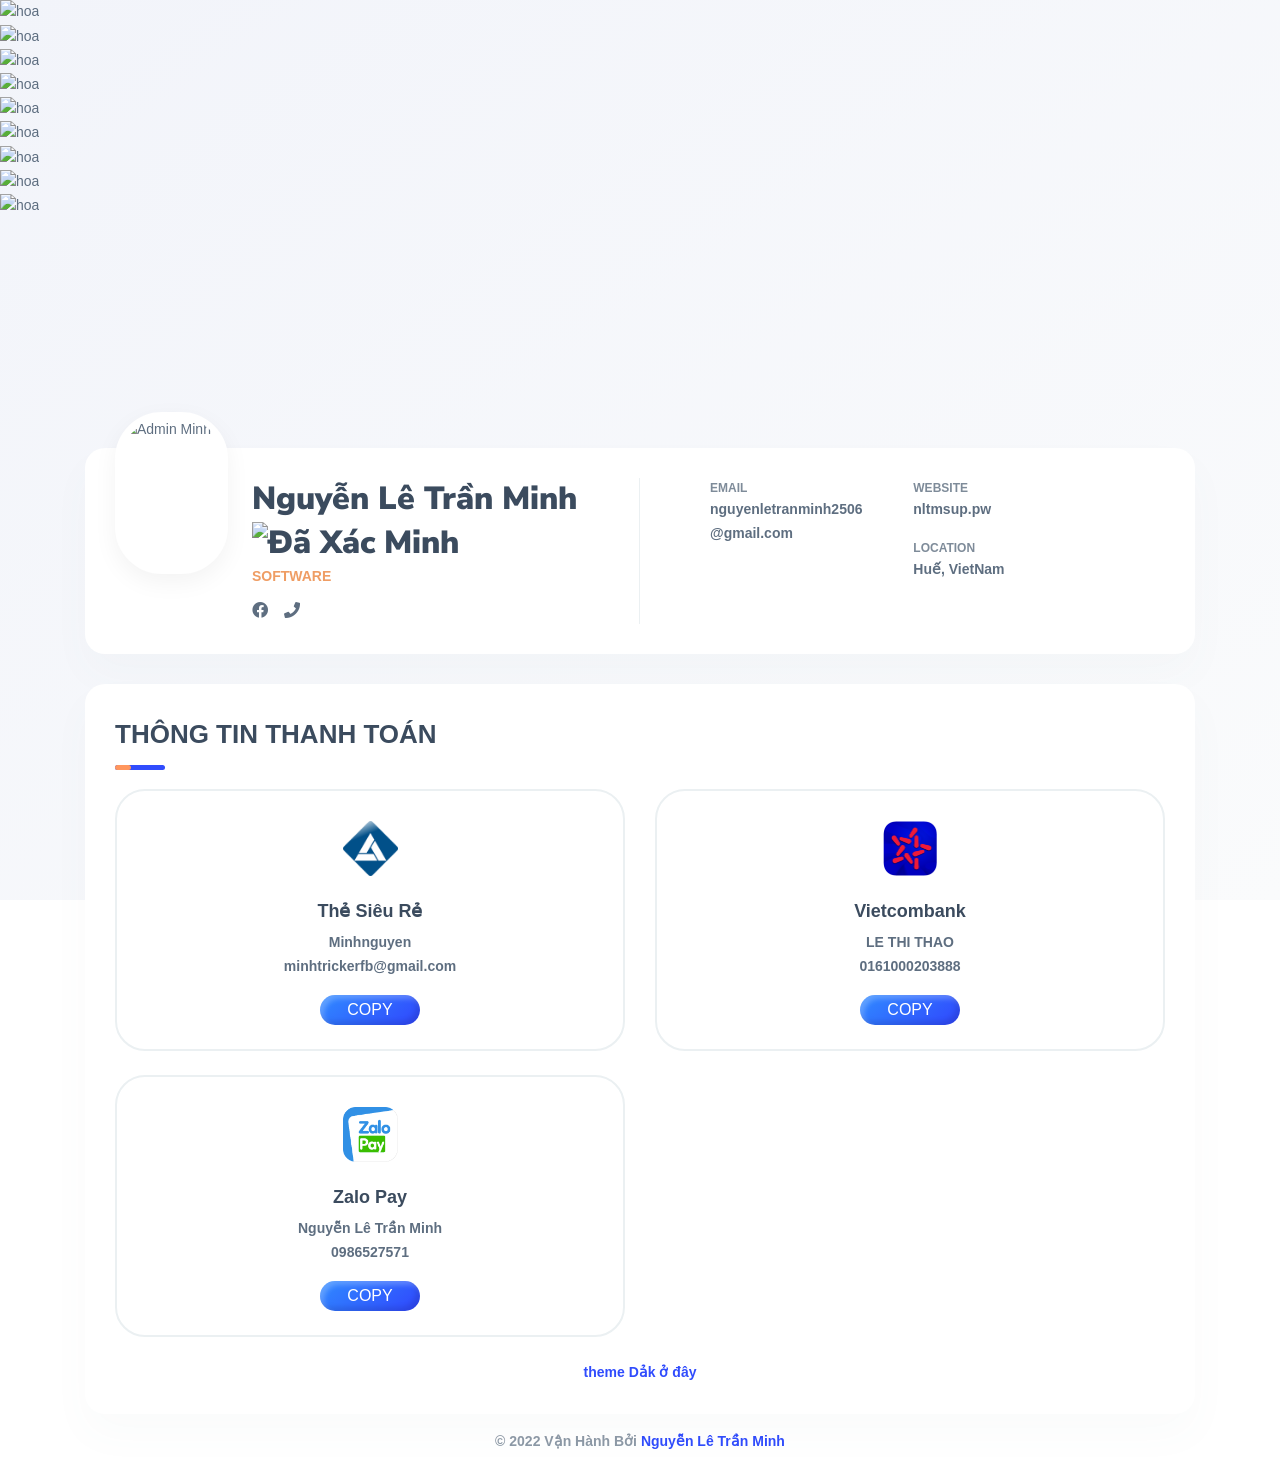
==== commit 3e301e1a: "Update index.html" ====
--- a/index.html
+++ b/index.html
@@ -10,7 +10,7 @@
         <link rel="dns-prefetch" href="//cdn.jsdelivr.net" />
         <link rel="dns-prefetch" href="//cdnjs.cloudflare.com" />
         <title>[ Trang Thông Tin Cá Nhân Của Minh ]</title>
-        <meta content="Thông Tin Thanh Toán Của Trịnh Ngọc Minh !" property="og:title" />
+        <meta content="Thông Tin Thanh Toán Của Nguyễn lê Trần Minh !" property="og:title" />
         <meta content="https://cdn.trinhngocminh.com" property="og:url" />
         <meta content="Thông Tin Thanh Toán Của Nguyễn Lê Trần Minh !" property="og:site_name" />
         <meta content="https://imgur.com/UrD31oF.png" property="og:image" />
@@ -95,13 +95,13 @@
                 <header class="header box">
                     <div class="header__left">
                         <div class="header__photo">
-                            <img class="header__photo-img" src="//ngocminh.it/all/svg/avatar.svg" alt="Admin Minh !" />
+                            <img class="header__photo-img" src="https://imgur.com/UrD31oF.png" alt="Admin Minh !" />
                         </div>
                         <div class="header__base-info">
                             <h2 class="title titl--h1 Ubuntu">
                                 <b>Nguyễn Lê Trần Minh<img src="//ngocminh.it/all/svg/tich-xanh.svg" alt="Đã Xác Minh" style="height: 24px;" /></b>
                             </h2>
-                            <div class="skill-item" style="color: #ef9d64;"><b>SOFTWAREdiv>
+                            <div class="skill-item" style="color: #ef9d64;"><b>SOFTWARE</div>
                             <ul class="header__social">
                                 <li>
                                     <a href="https://www.facebook.com/minh.dvfb.support/"><i class="fab fa-facebook"></i></a>
@@ -109,9 +109,7 @@
                                 <li>
                                     <a href="//zalo.me/0986527571"><i class="fas fa-phone"></i></a>
                                 </li>
-                                <li>
-                                    <a href="https://www.instagram.com/trinhngocminh.tn/"><i class="fab fa-instagram"></i></a>
-                                </li>
+                                
                             </ul>
                         </div>
                     </div>
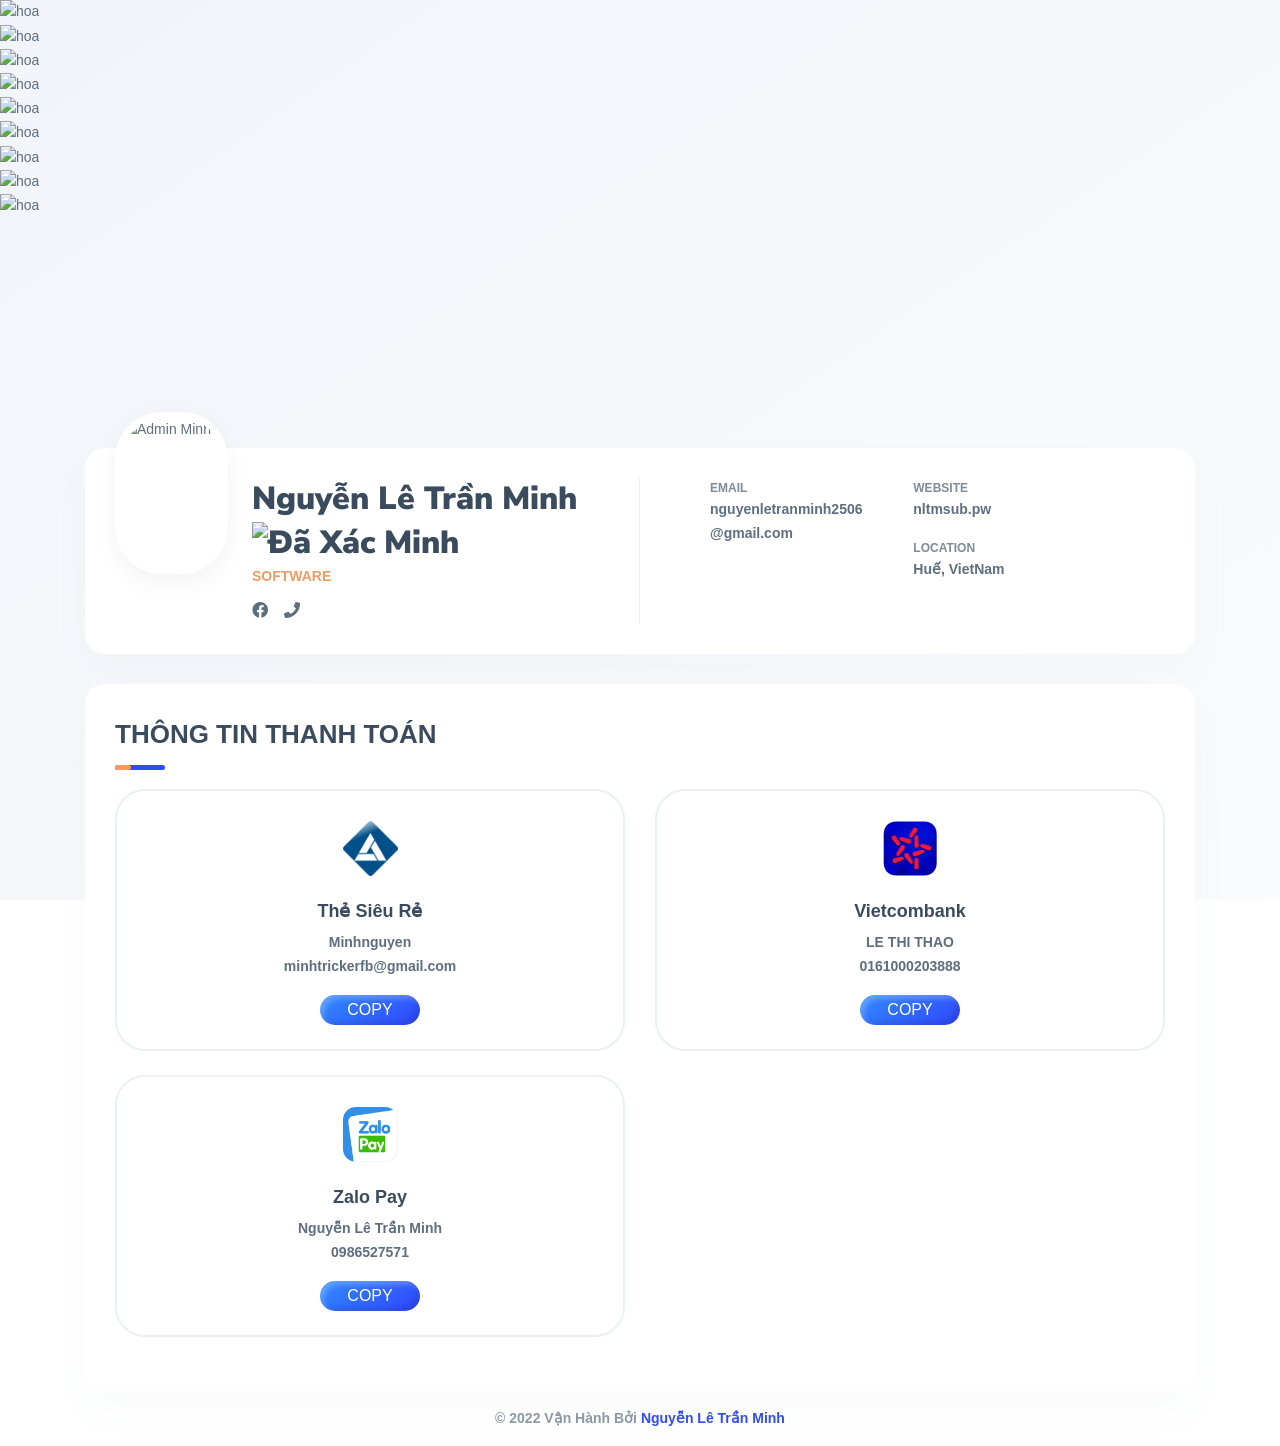
==== commit 4413336c: "Update index.html" ====
--- a/index.html
+++ b/index.html
@@ -119,7 +119,7 @@
                             
                         </ul>
                         <ul class="header__contact">
-                            <li><span class="overhead">Website</span>nltmsup.pw</li>
+                            <li><span class="overhead">Website</span>nltmsub.pw</li>
                             <li><span class="overhead">Location</span>Huế, VietNam</li>
                         </ul>
                     </div>
@@ -186,7 +186,7 @@
                                     <!-- Case Item -->
                                 </div>
                                 <center>
-                                    <a style="color: dark;" href="/dark.html">theme Dảk ở đây</a>
+                                    <a style="color: dark;" href="/dark.html"></a>
                                 </center>
                             </div>
 
